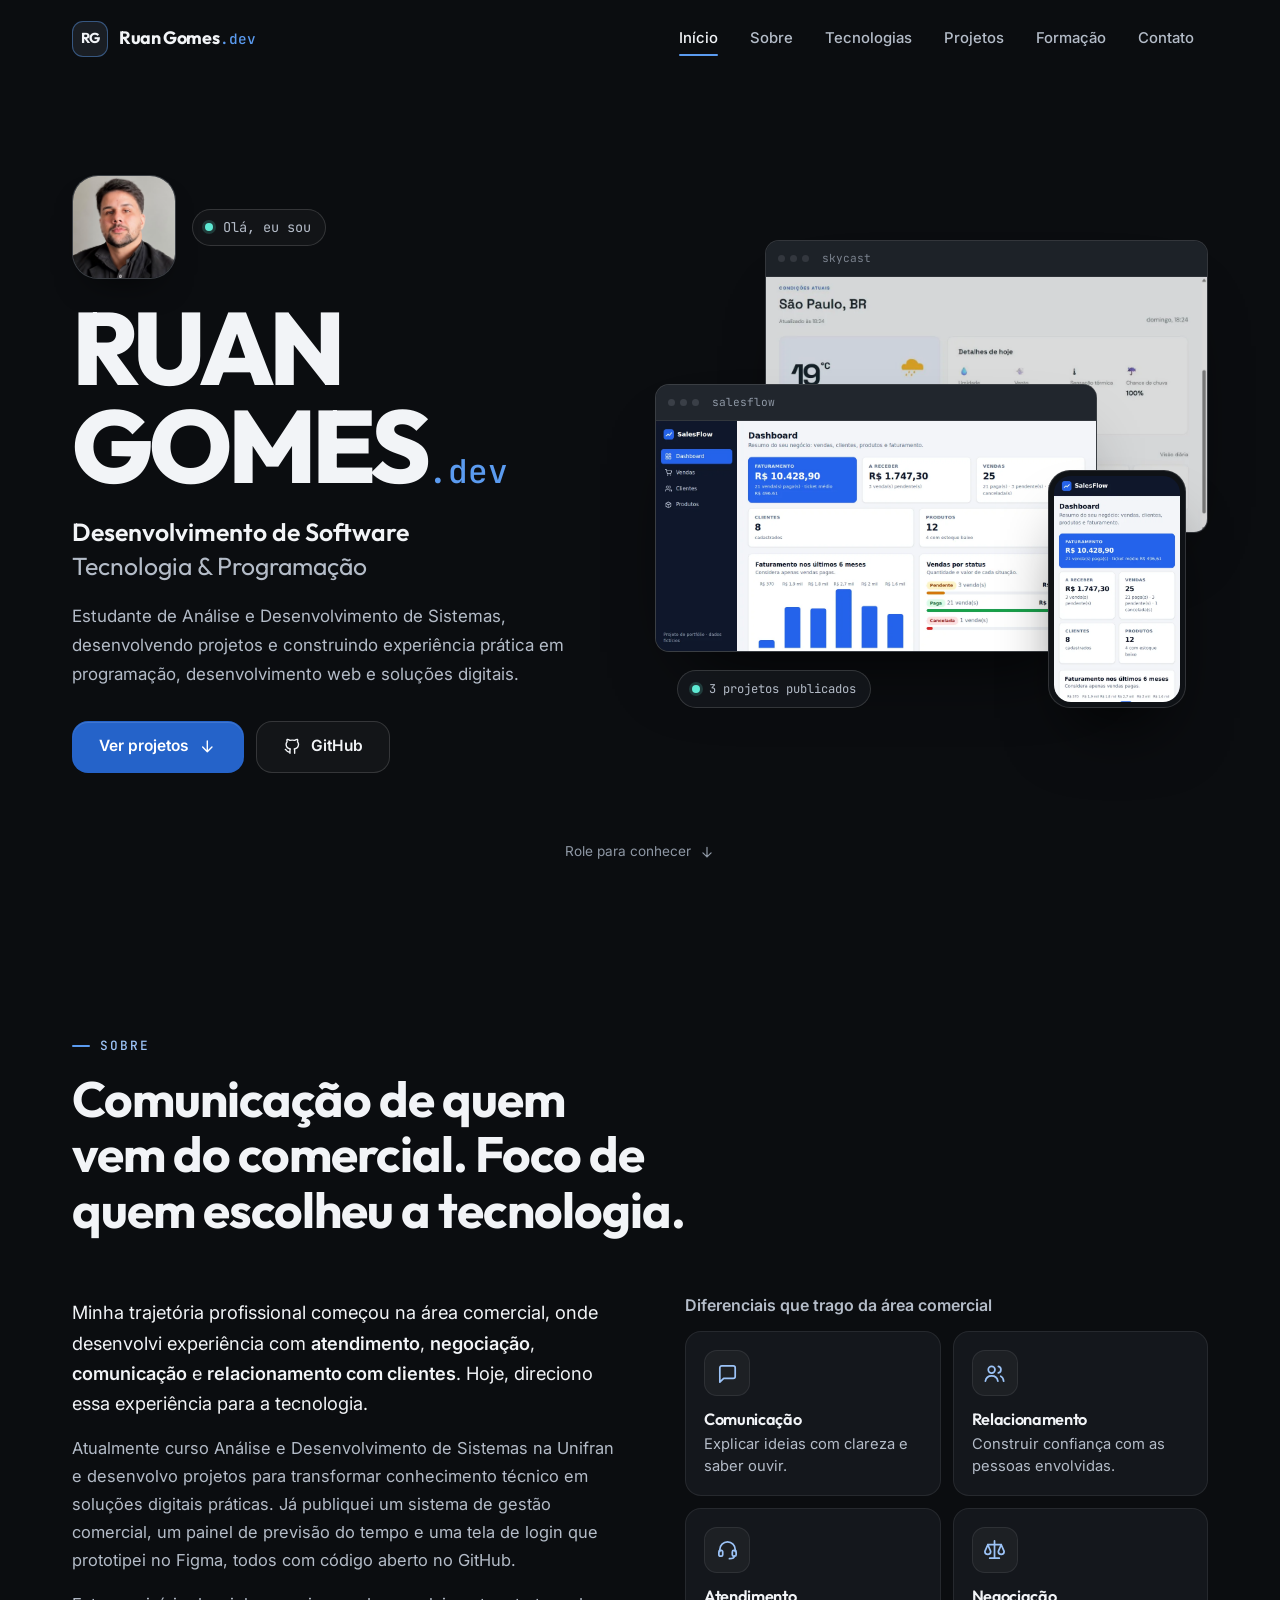
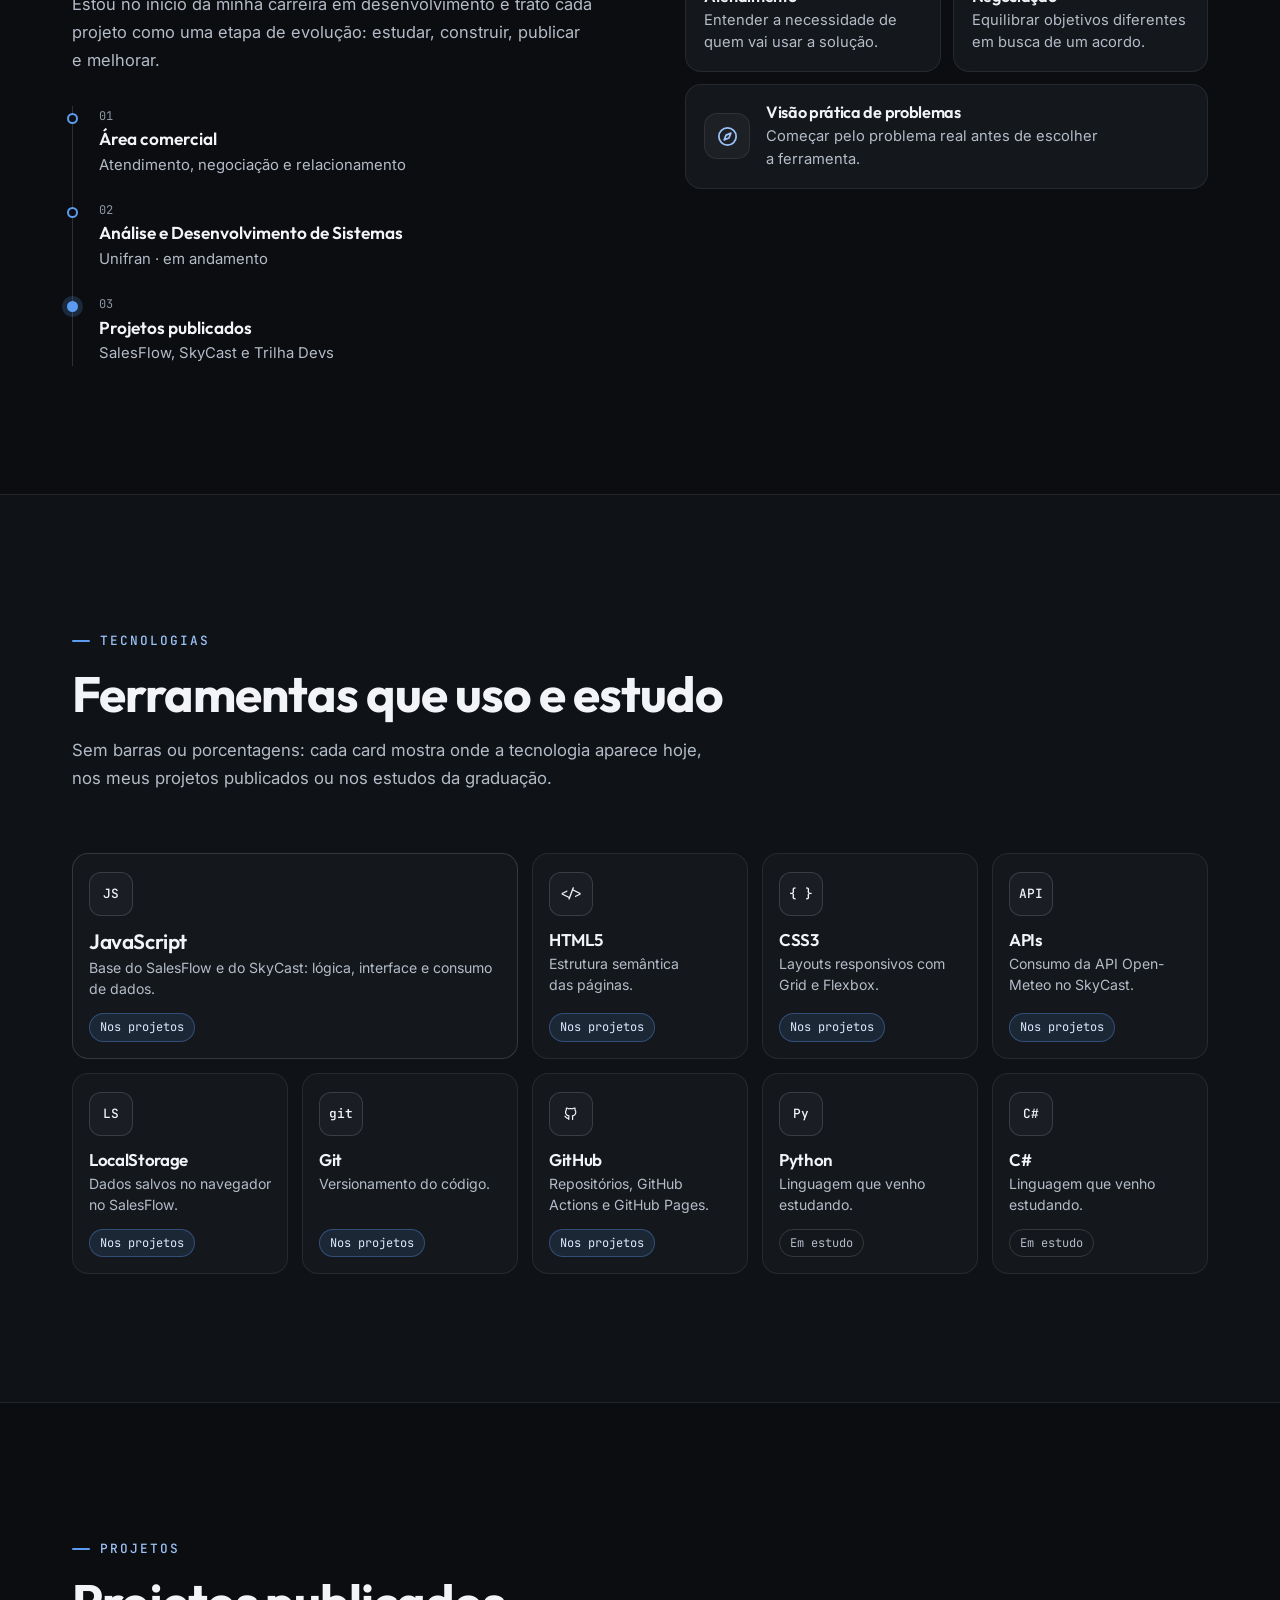
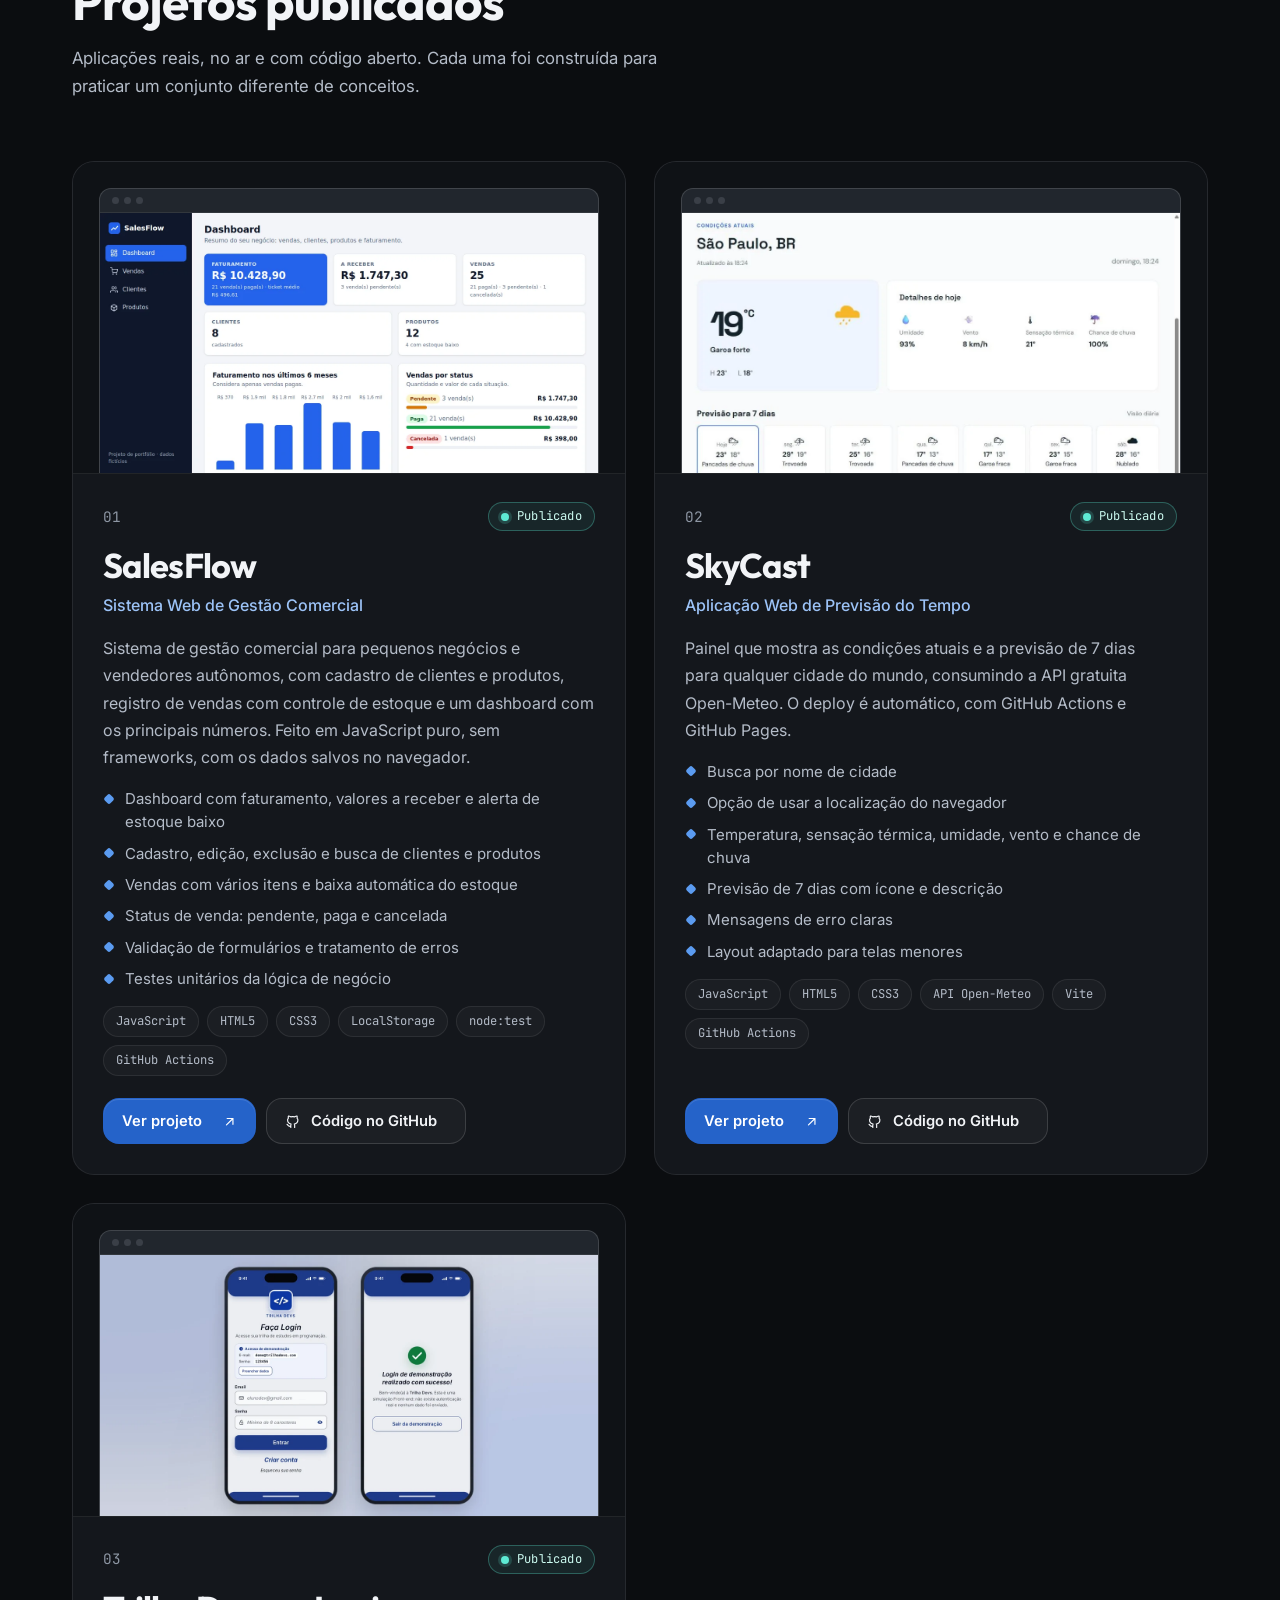
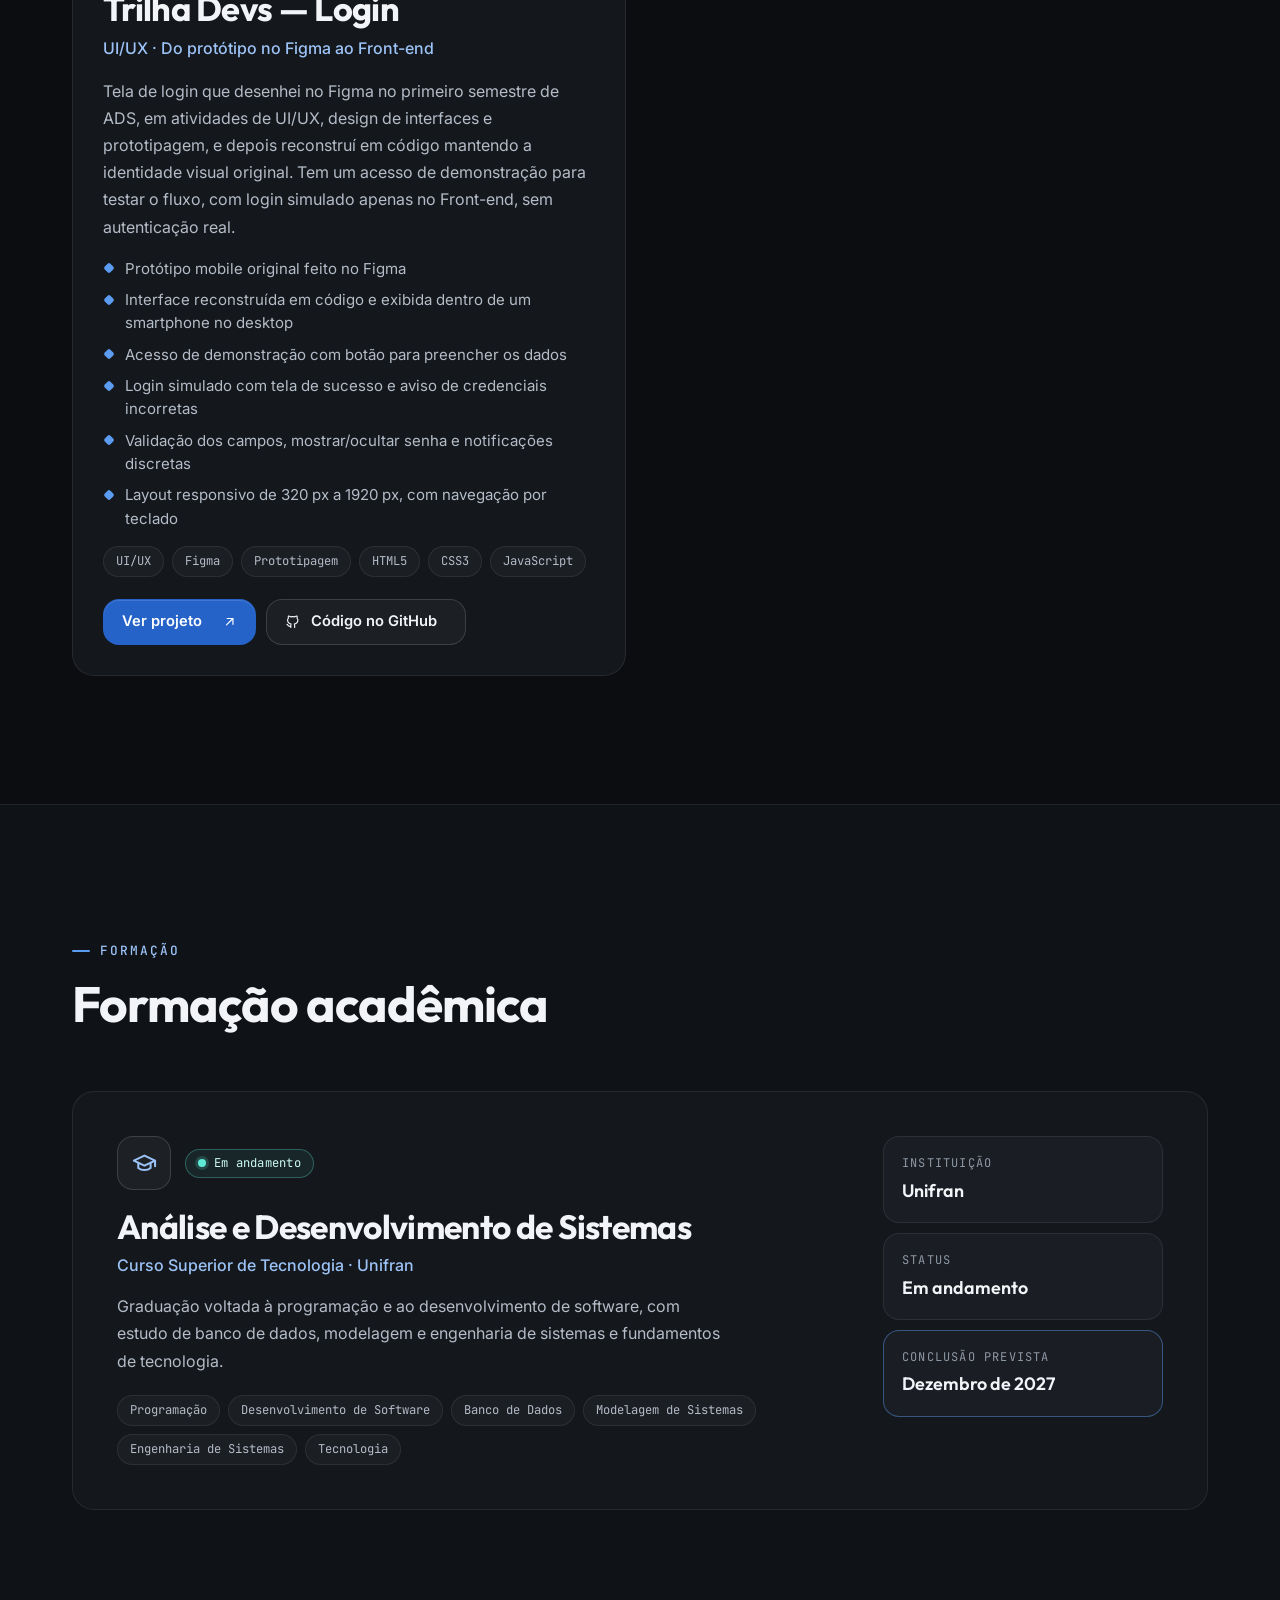
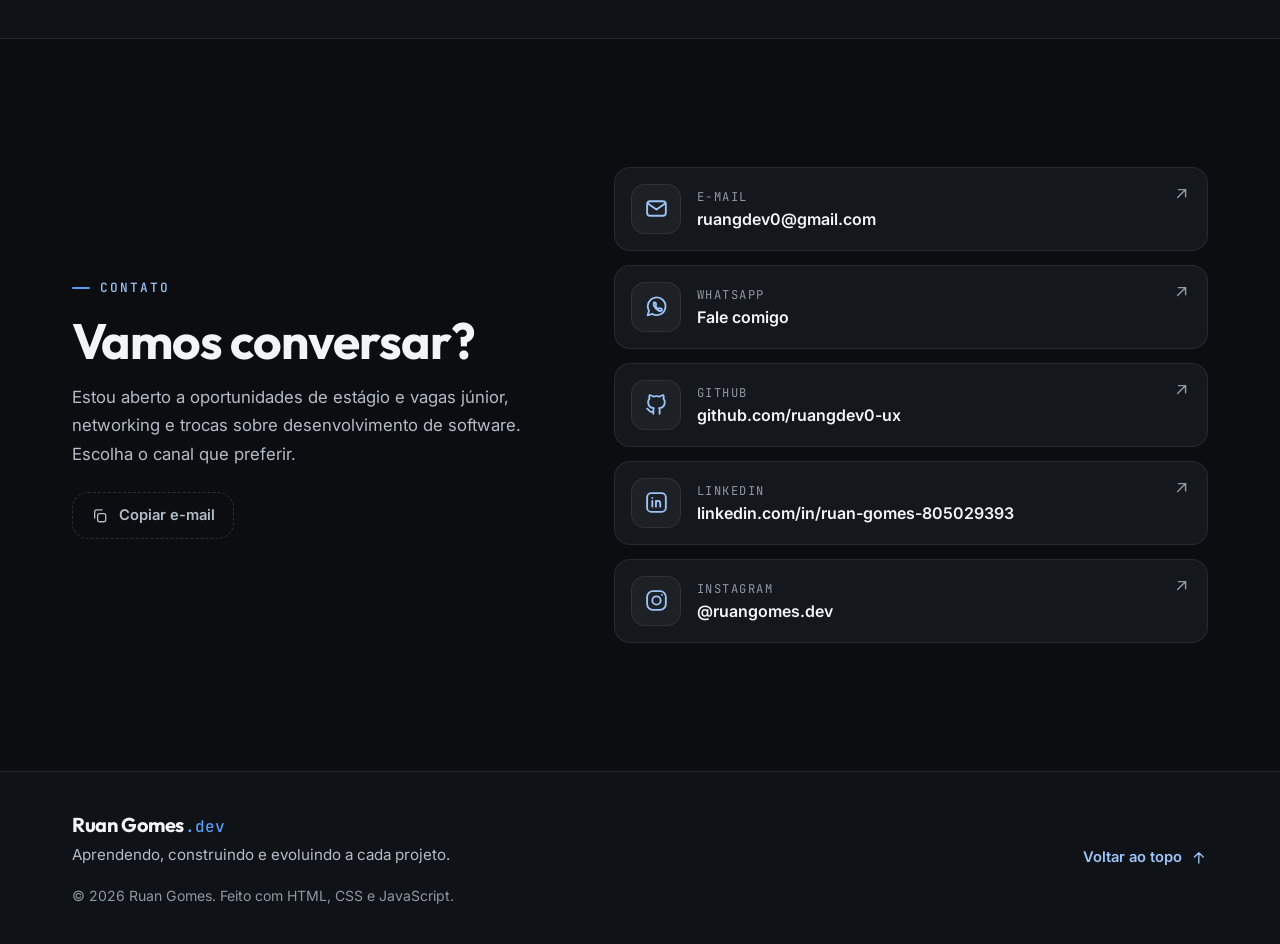
==== index.html @ 635f1b6e "feat: adiciona WhatsApp ao contato e atualiza metadados da og-image - Novo canal "WhatsApp — Fale co" ====
<!DOCTYPE html>
<html lang="pt-BR">
<head>
  <meta charset="UTF-8">
  <meta name="viewport" content="width=device-width, initial-scale=1, viewport-fit=cover">

  <title>Ruan Gomes | Desenvolvimento de Software</title>
  <meta name="description" content="Site profissional de Ruan Gomes, estudante de Análise e Desenvolvimento de Sistemas. Projetos de desenvolvimento de software, programação e tecnologia.">
  <meta name="author" content="Ruan Gomes">
  <meta name="theme-color" content="#0b0d10">
  <meta name="color-scheme" content="dark">
  <link rel="canonical" href="https://ruangdev0-ux.github.io/ruan-gomes-dev/">

  <!-- Compartilhamento (Open Graph / redes sociais) -->
  <meta property="og:type" content="website">
  <meta property="og:locale" content="pt_BR">
  <meta property="og:site_name" content="Ruan Gomes.dev">
  <meta property="og:title" content="Ruan Gomes | Desenvolvimento de Software">
  <meta property="og:description" content="Estudante de Análise e Desenvolvimento de Sistemas. Projetos, tecnologias, formação e contato.">
  <meta property="og:url" content="https://ruangdev0-ux.github.io/ruan-gomes-dev/">
  <meta property="og:image" content="https://ruangdev0-ux.github.io/ruan-gomes-dev/assets/images/og-image.png?v=2">
  <meta property="og:image:width" content="1200">
  <meta property="og:image:height" content="630">
  <meta property="og:image:alt" content="Ruan Gomes.dev — Desenvolvimento, Tecnologia e Projetos, com a foto de Ruan Gomes">
  <meta name="twitter:card" content="summary_large_image">
  <meta name="twitter:title" content="Ruan Gomes | Desenvolvimento de Software">
  <meta name="twitter:description" content="Estudante de Análise e Desenvolvimento de Sistemas. Projetos, tecnologias, formação e contato.">
  <meta name="twitter:image" content="https://ruangdev0-ux.github.io/ruan-gomes-dev/assets/images/og-image.png?v=2">
  <meta name="twitter:image:alt" content="Ruan Gomes.dev — Desenvolvimento, Tecnologia e Projetos, com a foto de Ruan Gomes">

  <link rel="icon" href="assets/icons/favicon.svg" type="image/svg+xml">
  <link rel="icon" href="assets/icons/favicon-32.png" sizes="32x32" type="image/png">
  <link rel="apple-touch-icon" href="assets/icons/apple-touch-icon.png">

  <script>document.documentElement.classList.add("has-js");</script>

  <link rel="preconnect" href="https://fonts.googleapis.com">
  <link rel="preconnect" href="https://fonts.gstatic.com" crossorigin>
  <link rel="stylesheet" href="https://fonts.googleapis.com/css2?family=Inter:wght@400;500;600&family=JetBrains+Mono:wght@400;500&family=Outfit:wght@500;600;700;800&display=swap">

  <link rel="stylesheet" href="css/style.css?v=2">
</head>

<body>
  <svg class="sprite" aria-hidden="true" focusable="false">
    <symbol id="i-arrow-up-right" viewBox="0 0 24 24"><path d="M7 17 17 7M8 7h9v9"/></symbol>
    <symbol id="i-arrow-down" viewBox="0 0 24 24"><path d="M12 5v14M6 13l6 6 6-6"/></symbol>
    <symbol id="i-mail" viewBox="0 0 24 24"><rect x="3" y="5" width="18" height="14" rx="3"/><path d="m4 7.5 8 5.5 8-5.5"/></symbol>
    <symbol id="i-github" viewBox="0 0 24 24"><path d="M9 19c-4.3 1.4-4.3-2.5-6-3m12 5v-3.5c0-1 .1-1.4-.5-2 2.8-.3 5.5-1.4 5.5-6a4.6 4.6 0 0 0-1.3-3.2 4.2 4.2 0 0 0-.1-3.2s-1.1-.3-3.5 1.3a12.3 12.3 0 0 0-6.2 0C6.5 2.8 5.4 3.1 5.4 3.1a4.2 4.2 0 0 0-.1 3.2A4.6 4.6 0 0 0 4 9.5c0 4.6 2.7 5.7 5.5 6-.6.6-.6 1.2-.5 2V21"/></symbol>
    <symbol id="i-linkedin" viewBox="0 0 24 24"><rect x="3" y="3" width="18" height="18" rx="4"/><path d="M8 10.5V16M8 7.6v.01M11.5 16v-3.1c0-1.5.9-2.4 2.1-2.4s2 .9 2 2.4V16M11.5 10.5V16"/></symbol>
    <symbol id="i-instagram" viewBox="0 0 24 24"><rect x="3" y="3" width="18" height="18" rx="5.5"/><circle cx="12" cy="12" r="4"/><path d="M17.3 6.7v.01"/></symbol>
    <symbol id="i-whatsapp" viewBox="0 0 24 24"><path d="M3.5 20.5 4.8 16A8.5 8.5 0 1 1 8 19.2z"/><path d="M9.2 8.6c.2-.5.5-.6.8-.6h.5c.2 0 .4.1.5.4l.7 1.6c.1.2 0 .5-.1.6l-.5.6c-.1.2-.1.4 0 .6.6 1 1.4 1.8 2.4 2.4.2.1.4.1.6 0l.6-.5c.2-.1.4-.2.6-.1l1.6.7c.3.1.4.3.4.5v.5c0 .3-.2.6-.6.8-.6.3-1.4.4-2.3.1a9 9 0 0 1-4.9-4.9c-.3-.9-.2-1.7.1-2.3z"/></symbol>
    <symbol id="i-copy" viewBox="0 0 24 24"><rect x="9" y="9" width="11" height="11" rx="2.5"/><path d="M5 15V6.5A2.5 2.5 0 0 1 7.5 4H15"/></symbol>
    <symbol id="i-check" viewBox="0 0 24 24"><path d="m5 12.5 4.5 4.5L19 7.5"/></symbol>
    <symbol id="i-message" viewBox="0 0 24 24"><path d="M20 15a2 2 0 0 1-2 2H8l-4 4V6a2 2 0 0 1 2-2h12a2 2 0 0 1 2 2z"/></symbol>
    <symbol id="i-users" viewBox="0 0 24 24"><circle cx="9" cy="8" r="3.5"/><path d="M2.5 20c.6-3.4 3.2-5.5 6.5-5.5s5.9 2.1 6.5 5.5"/><path d="M16 4.6a3.5 3.5 0 0 1 0 6.8M18.5 14.8c1.7.8 2.8 2.6 3 5.2"/></symbol>
    <symbol id="i-headset" viewBox="0 0 24 24"><path d="M4 14v-2a8 8 0 0 1 16 0v2"/><rect x="3" y="13" width="4" height="6" rx="1.5"/><rect x="17" y="13" width="4" height="6" rx="1.5"/><path d="M19 19c0 1.5-2 2.5-5 2.5"/></symbol>
    <symbol id="i-scale" viewBox="0 0 24 24"><path d="M12 3v18M7 21h10M5 7h14"/><path d="m5 7-3 7a3 3 0 0 0 6 0zM19 7l-3 7a3 3 0 0 0 6 0z"/></symbol>
    <symbol id="i-compass" viewBox="0 0 24 24"><circle cx="12" cy="12" r="9"/><path d="m15.5 8.5-2 5-5 2 2-5z"/></symbol>
    <symbol id="i-cap" viewBox="0 0 24 24"><path d="M2.5 9.5 12 5l9.5 4.5L12 14z"/><path d="M6.5 11.5V16c3 2.5 8 2.5 11 0v-4.5M21.5 9.5v5"/></symbol>
  </svg>

  <a class="skip" href="#conteudo">Pular para o conteúdo</a>

  <!-- ============================ CABEÇALHO ============================ -->
  <header class="topbar" id="topbar">
    <div class="container topbar__row">
      <a class="brand" href="#inicio" aria-label="Ruan Gomes.dev, ir para o início">
        <span class="brand__mark" aria-hidden="true">RG</span>
        <span class="brand__text">Ruan Gomes<span class="brand__dev" aria-hidden="true">.dev</span></span>
      </a>

      <nav class="nav" aria-label="Navegação principal">
        <button class="nav__toggle" id="nav-toggle" type="button"
                aria-controls="nav-list" aria-expanded="false" aria-label="Abrir menu">
          <span class="nav__toggle-bar" aria-hidden="true"></span>
          <span class="nav__toggle-bar" aria-hidden="true"></span>
        </button>

        <ul class="nav__list" id="nav-list">
          <li><a class="nav__link" href="#inicio">Início</a></li>
          <li><a class="nav__link" href="#sobre">Sobre</a></li>
          <li><a class="nav__link" href="#tecnologias">Tecnologias</a></li>
          <li><a class="nav__link" href="#projetos">Projetos</a></li>
          <li><a class="nav__link" href="#formacao">Formação</a></li>
          <li><a class="nav__link" href="#contato">Contato</a></li>
        </ul>
      </nav>
    </div>
  </header>

  <main id="conteudo">

    <!-- ============================ INÍCIO ============================ -->
    <section class="hero" id="inicio" aria-labelledby="titulo-inicio">
      <div class="container hero__inner">
        <div class="hero__text">
          <div class="hero__intro" data-animate>
            <img class="hero__photo" src="assets/images/ruan-gomes.png" alt="Foto de Ruan Gomes" width="264" height="221" decoding="async">
            <p class="hero__eyebrow">
              <span class="status-dot" aria-hidden="true"></span>
              Olá, eu sou
            </p>
          </div>

          <h1 class="hero__title" id="titulo-inicio" data-animate>
            <span class="hero__first">Ruan</span>
            <span class="hero__last">Gomes<span class="hero__dev" aria-hidden="true">.dev</span></span>
          </h1>

          <p class="hero__role" data-animate>
            <span>Desenvolvimento de Software</span>
            <span class="hero__role-alt">Tecnologia &amp; Programação</span>
          </p>

          <p class="hero__lead" data-animate>
            Estudante de Análise e Desenvolvimento de Sistemas, desenvolvendo projetos e construindo
            experiência prática em programação, desenvolvimento web e soluções digitais.
          </p>

          <div class="hero__actions" data-animate>
            <a class="btn btn--primary" href="#projetos">
              Ver projetos
              <svg class="icon" aria-hidden="true"><use href="#i-arrow-down"/></svg>
            </a>
            <a class="btn btn--ghost" href="https://github.com/ruangdev0-ux" target="_blank" rel="noopener noreferrer">
              <svg class="icon" aria-hidden="true"><use href="#i-github"/></svg>
              GitHub
              <span class="sr-only">(abre em nova aba)</span>
            </a>
          </div>
        </div>

        <!-- Vitrine visual com capturas reais dos projetos publicados -->
        <div class="showcase" data-animate aria-hidden="true">
          <div class="showcase__window showcase__window--back">
            <div class="showcase__bar"><i></i><i></i><i></i><span>skycast</span></div>
            <img src="assets/images/skycast.webp" alt="" width="1150" height="666" decoding="async">
          </div>
          <div class="showcase__window showcase__window--front">
            <div class="showcase__bar"><i></i><i></i><i></i><span>salesflow</span></div>
            <img src="assets/images/salesflow.webp" alt="" width="1280" height="670" decoding="async">
          </div>
          <div class="showcase__phone">
            <img src="assets/images/salesflow-mobile.webp" alt="" width="390" height="844" decoding="async">
          </div>
          <p class="showcase__tag">
            <span class="status-dot"></span>
            3 projetos publicados
          </p>
        </div>
      </div>

      <a class="hero__scroll" href="#sobre">
        Role para conhecer
        <svg class="icon" aria-hidden="true"><use href="#i-arrow-down"/></svg>
      </a>
    </section>

    <!-- ============================ SOBRE ============================ -->
    <section class="section" id="sobre" aria-labelledby="titulo-sobre">
      <div class="container">
        <div class="section__head" data-animate>
          <p class="label">Sobre</p>
          <h2 class="section__title" id="titulo-sobre">Comunicação de quem vem do comercial. Foco de quem escolheu a tecnologia.</h2>
        </div>

        <div class="about">
          <div class="about__story" data-animate>
            <p class="about__intro">
              Minha trajetória profissional começou na área comercial, onde desenvolvi experiência com
              <strong>atendimento</strong>, <strong>negociação</strong>, <strong>comunicação</strong> e
              <strong>relacionamento com clientes</strong>. Hoje, direciono essa experiência para a tecnologia.
            </p>
            <p>
              Atualmente curso Análise e Desenvolvimento de Sistemas na Unifran e desenvolvo projetos para
              transformar conhecimento técnico em soluções digitais práticas. Já publiquei um sistema de
              gestão comercial, um painel de previsão do tempo e uma tela de login que prototipei no Figma,
              todos com código aberto no GitHub.
            </p>
            <p>
              Estou no início da minha carreira em desenvolvimento e trato cada projeto como uma etapa de
              evolução: estudar, construir, publicar e melhorar.
            </p>

            <ol class="journey">
              <li class="journey__step">
                <span class="journey__index" aria-hidden="true">01</span>
                <span class="journey__name">Área comercial</span>
                <span class="journey__info">Atendimento, negociação e relacionamento</span>
              </li>
              <li class="journey__step">
                <span class="journey__index" aria-hidden="true">02</span>
                <span class="journey__name">Análise e Desenvolvimento de Sistemas</span>
                <span class="journey__info">Unifran · em andamento</span>
              </li>
              <li class="journey__step journey__step--current">
                <span class="journey__index" aria-hidden="true">03</span>
                <span class="journey__name">Projetos publicados</span>
                <span class="journey__info">SalesFlow, SkyCast e Trilha Devs</span>
              </li>
            </ol>
          </div>

          <div class="about__edges" data-animate>
            <h3 class="about__edges-title">Diferenciais que trago da área comercial</h3>
            <ul class="edges">
              <li class="edge">
                <span class="edge__icon" aria-hidden="true"><svg class="icon"><use href="#i-message"/></svg></span>
                <h4 class="edge__name">Comunicação</h4>
                <p class="edge__text">Explicar ideias com clareza e saber ouvir.</p>
              </li>
              <li class="edge">
                <span class="edge__icon" aria-hidden="true"><svg class="icon"><use href="#i-users"/></svg></span>
                <h4 class="edge__name">Relacionamento</h4>
                <p class="edge__text">Construir confiança com as pessoas envolvidas.</p>
              </li>
              <li class="edge">
                <span class="edge__icon" aria-hidden="true"><svg class="icon"><use href="#i-headset"/></svg></span>
                <h4 class="edge__name">Atendimento</h4>
                <p class="edge__text">Entender a necessidade de quem vai usar a solução.</p>
              </li>
              <li class="edge">
                <span class="edge__icon" aria-hidden="true"><svg class="icon"><use href="#i-scale"/></svg></span>
                <h4 class="edge__name">Negociação</h4>
                <p class="edge__text">Equilibrar objetivos diferentes em busca de um acordo.</p>
              </li>
              <li class="edge edge--full">
                <span class="edge__icon" aria-hidden="true"><svg class="icon"><use href="#i-compass"/></svg></span>
                <h4 class="edge__name">Visão prática de problemas</h4>
                <p class="edge__text">Começar pelo problema real antes de escolher a ferramenta.</p>
              </li>
            </ul>
          </div>
        </div>
      </div>
    </section>

    <!-- ============================ TECNOLOGIAS ============================ -->
    <section class="section section--alt" id="tecnologias" aria-labelledby="titulo-tecnologias">
      <div class="container">
        <div class="section__head" data-animate>
          <p class="label">Tecnologias</p>
          <h2 class="section__title" id="titulo-tecnologias">Ferramentas que uso e estudo</h2>
          <p class="section__lead">
            Sem barras ou porcentagens: cada card mostra onde a tecnologia aparece hoje, nos meus
            projetos publicados ou nos estudos da graduação.
          </p>
        </div>

        <ul class="stack">
          <li class="tech tech--feature" data-animate>
            <span class="tech__logo" aria-hidden="true">JS</span>
            <h3 class="tech__name">JavaScript</h3>
            <p class="tech__use">Base do SalesFlow e do SkyCast: lógica, interface e consumo de dados.</p>
            <span class="tech__tag tech__tag--used">Nos projetos</span>
          </li>
          <li class="tech" data-animate>
            <span class="tech__logo" aria-hidden="true">&lt;/&gt;</span>
            <h3 class="tech__name">HTML5</h3>
            <p class="tech__use">Estrutura semântica das páginas.</p>
            <span class="tech__tag tech__tag--used">Nos projetos</span>
          </li>
          <li class="tech" data-animate>
            <span class="tech__logo" aria-hidden="true">{ }</span>
            <h3 class="tech__name">CSS3</h3>
            <p class="tech__use">Layouts responsivos com Grid e Flexbox.</p>
            <span class="tech__tag tech__tag--used">Nos projetos</span>
          </li>
          <li class="tech" data-animate>
            <span class="tech__logo" aria-hidden="true">API</span>
            <h3 class="tech__name">APIs</h3>
            <p class="tech__use">Consumo da API Open-Meteo no SkyCast.</p>
            <span class="tech__tag tech__tag--used">Nos projetos</span>
          </li>
          <li class="tech" data-animate>
            <span class="tech__logo" aria-hidden="true">LS</span>
            <h3 class="tech__name">LocalStorage</h3>
            <p class="tech__use">Dados salvos no navegador no SalesFlow.</p>
            <span class="tech__tag tech__tag--used">Nos projetos</span>
          </li>
          <li class="tech" data-animate>
            <span class="tech__logo" aria-hidden="true">git</span>
            <h3 class="tech__name">Git</h3>
            <p class="tech__use">Versionamento do código.</p>
            <span class="tech__tag tech__tag--used">Nos projetos</span>
          </li>
          <li class="tech" data-animate>
            <span class="tech__logo" aria-hidden="true">
              <svg class="icon"><use href="#i-github"/></svg>
            </span>
            <h3 class="tech__name">GitHub</h3>
            <p class="tech__use">Repositórios, GitHub Actions e GitHub Pages.</p>
            <span class="tech__tag tech__tag--used">Nos projetos</span>
          </li>
          <li class="tech" data-animate>
            <span class="tech__logo" aria-hidden="true">Py</span>
            <h3 class="tech__name">Python</h3>
            <p class="tech__use">Linguagem que venho estudando.</p>
            <span class="tech__tag">Em estudo</span>
          </li>
          <li class="tech" data-animate>
            <span class="tech__logo" aria-hidden="true">C#</span>
            <h3 class="tech__name">C#</h3>
            <p class="tech__use">Linguagem que venho estudando.</p>
            <span class="tech__tag">Em estudo</span>
          </li>
        </ul>
      </div>
    </section>

    <!-- ============================ PROJETOS ============================ -->
    <!-- Os cards são gerados a partir de js/projects.js. Para adicionar um projeto, edite apenas aquele arquivo. -->
    <section class="section" id="projetos" aria-labelledby="titulo-projetos">
      <div class="container">
        <div class="section__head" data-animate>
          <p class="label">Projetos</p>
          <h2 class="section__title" id="titulo-projetos">Projetos publicados</h2>
          <p class="section__lead">
            Aplicações reais, no ar e com código aberto. Cada uma foi construída para praticar um
            conjunto diferente de conceitos.
          </p>
        </div>

        <div class="projects" id="projects">
          <noscript>
            <p class="projects__fallback">
              Ative o JavaScript para ver os projetos ou acesse
              <a href="https://github.com/ruangdev0-ux" target="_blank" rel="noopener noreferrer">github.com/ruangdev0-ux</a>.
            </p>
          </noscript>
        </div>
      </div>
    </section>

    <!-- ============================ FORMAÇÃO ============================ -->
    <section class="section section--alt" id="formacao" aria-labelledby="titulo-formacao">
      <div class="container">
        <div class="section__head" data-animate>
          <p class="label">Formação</p>
          <h2 class="section__title" id="titulo-formacao">Formação acadêmica</h2>
        </div>

        <article class="course" data-animate>
          <div class="course__main">
            <div class="course__top">
              <span class="course__icon" aria-hidden="true"><svg class="icon"><use href="#i-cap"/></svg></span>
              <span class="badge badge--live"><span class="status-dot" aria-hidden="true"></span>Em andamento</span>
            </div>

            <h3 class="course__title">Análise e Desenvolvimento de Sistemas</h3>
            <p class="course__type">Curso Superior de Tecnologia · Unifran</p>

            <p class="course__text">
              Graduação voltada à programação e ao desenvolvimento de software, com estudo de banco de
              dados, modelagem e engenharia de sistemas e fundamentos de tecnologia.
            </p>

            <h4 class="sr-only">Áreas de estudo</h4>
            <ul class="tags">
              <li>Programação</li>
              <li>Desenvolvimento de Software</li>
              <li>Banco de Dados</li>
              <li>Modelagem de Sistemas</li>
              <li>Engenharia de Sistemas</li>
              <li>Tecnologia</li>
            </ul>
          </div>

          <dl class="course__facts">
            <div class="course__fact">
              <dt>Instituição</dt>
              <dd>Unifran</dd>
            </div>
            <div class="course__fact">
              <dt>Status</dt>
              <dd>Em andamento</dd>
            </div>
            <div class="course__fact course__fact--highlight">
              <dt>Conclusão prevista</dt>
              <dd>Dezembro de 2027</dd>
            </div>
          </dl>
        </article>
      </div>
    </section>

    <!-- ============================ CONTATO ============================ -->
    <section class="section contact" id="contato" aria-labelledby="titulo-contato">
      <div class="container contact__inner">
        <div class="contact__intro" data-animate>
          <p class="label">Contato</p>
          <h2 class="section__title" id="titulo-contato">Vamos conversar?</h2>
          <p class="section__lead">
            Estou aberto a oportunidades de estágio e vagas júnior, networking e trocas sobre
            desenvolvimento de software. Escolha o canal que preferir.
          </p>

          <div class="copy">
            <button class="copy__btn" id="copy-email" type="button" data-email="ruangdev0@gmail.com">
              <svg class="icon" aria-hidden="true"><use href="#i-copy"/></svg>
              <span class="copy__label">Copiar e-mail</span>
            </button>
            <p class="copy__status" id="copy-status" role="status" aria-live="polite"></p>
          </div>
        </div>

        <ul class="channels">
          <li data-animate>
            <a class="channel" href="mailto:ruangdev0@gmail.com">
              <span class="channel__icon" aria-hidden="true"><svg class="icon"><use href="#i-mail"/></svg></span>
              <span class="channel__body">
                <span class="channel__name">E-mail</span>
                <span class="channel__value">ruangdev0@gmail.com</span>
              </span>
              <svg class="icon channel__arrow" aria-hidden="true"><use href="#i-arrow-up-right"/></svg>
            </a>
          </li>
          <li data-animate>
            <a class="channel" href="https://wa.me/5519981148489?text=Ol%C3%A1%2C%20Ruan!%20Vi%20seu%20portf%C3%B3lio%20e%20gostaria%20de%20conversar%20com%20voc%C3%AA." target="_blank" rel="noopener noreferrer">
              <span class="channel__icon" aria-hidden="true"><svg class="icon"><use href="#i-whatsapp"/></svg></span>
              <span class="channel__body">
                <span class="channel__name">WhatsApp</span>
                <span class="channel__value">Fale comigo</span>
              </span>
              <span class="sr-only">(abre em nova aba)</span>
              <svg class="icon channel__arrow" aria-hidden="true"><use href="#i-arrow-up-right"/></svg>
            </a>
          </li>
          <li data-animate>
            <a class="channel" href="https://github.com/ruangdev0-ux" target="_blank" rel="noopener noreferrer">
              <span class="channel__icon" aria-hidden="true"><svg class="icon"><use href="#i-github"/></svg></span>
              <span class="channel__body">
                <span class="channel__name">GitHub</span>
                <span class="channel__value">github.com/ruangdev0-ux</span>
              </span>
              <span class="sr-only">(abre em nova aba)</span>
              <svg class="icon channel__arrow" aria-hidden="true"><use href="#i-arrow-up-right"/></svg>
            </a>
          </li>
          <li data-animate>
            <a class="channel" href="https://www.linkedin.com/in/ruan-gomes-805029393" target="_blank" rel="noopener noreferrer">
              <span class="channel__icon" aria-hidden="true"><svg class="icon"><use href="#i-linkedin"/></svg></span>
              <span class="channel__body">
                <span class="channel__name">LinkedIn</span>
                <span class="channel__value">linkedin.com/in/ruan-gomes-805029393</span>
              </span>
              <span class="sr-only">(abre em nova aba)</span>
              <svg class="icon channel__arrow" aria-hidden="true"><use href="#i-arrow-up-right"/></svg>
            </a>
          </li>
          <li data-animate>
            <a class="channel" href="https://www.instagram.com/ruangomes.dev/" target="_blank" rel="noopener noreferrer">
              <span class="channel__icon" aria-hidden="true"><svg class="icon"><use href="#i-instagram"/></svg></span>
              <span class="channel__body">
                <span class="channel__name">Instagram</span>
                <span class="channel__value">@ruangomes.dev</span>
              </span>
              <span class="sr-only">(abre em nova aba)</span>
              <svg class="icon channel__arrow" aria-hidden="true"><use href="#i-arrow-up-right"/></svg>
            </a>
          </li>
        </ul>
      </div>
    </section>
  </main>

  <!-- ============================ RODAPÉ ============================ -->
  <footer class="footer">
    <div class="container footer__row">
      <div class="footer__brand">
        <p class="footer__logo">Ruan Gomes<span class="brand__dev">.dev</span></p>
        <p class="footer__motto">Aprendendo, construindo e evoluindo a cada projeto.</p>
      </div>
      <p class="footer__copy">© <span id="year">2026</span> Ruan Gomes. Feito com HTML, CSS e JavaScript.</p>
      <a class="footer__top" href="#inicio">
        Voltar ao topo
        <svg class="icon" aria-hidden="true"><use href="#i-arrow-down"/></svg>
      </a>
    </div>
  </footer>

  <script src="js/projects.js"></script>
  <script src="js/script.js"></script>
</body>
</html>
---- css/style.css ----
/* ==================================================================
   Ruan Gomes.dev · estilos
   ------------------------------------------------------------------
   Mobile first: o CSS base atende o celular e as media queries
   (min-width) ampliam o layout para tablet, notebook e widescreen.

   1. Tokens          6. Sobre           11. Rodapé
   2. Base            7. Tecnologias     12. Animações
   3. Componentes     8. Projetos        13. Breakpoints
   4. Cabeçalho       9. Formação
   5. Início          10. Contato
   ================================================================== */

/* ---------- 1. Tokens ---------- */
:root {
  /* Base grafite: fundos e superfícies neutros, sem matiz roxa */
  --bg: #0b0d10;
  --bg-soft: #0f1216;
  --surface: #14171c;
  --surface-2: #1a1e24;
  --surface-3: #21262d;
  --line: rgba(255, 255, 255, 0.08);
  --line-strong: rgba(255, 255, 255, 0.14);
  --line-accent: rgba(91, 155, 240, 0.45);

  --text: #f2f4f7;      /* off-white · 17.6:1 sobre --bg */
  --text-soft: #b4bcc8; /* ~10:1 sobre --bg */
  --text-mute: #8e97a4; /* ~6:1 sobre --surface */

  /* Azul de destaque: usado só em botões, links, foco e detalhes */
  --accent: #5b9bf0;        /* 6.8:1 sobre --bg */
  --accent-strong: #2563c9; /* fundo do botão principal · 5.7:1 com branco */
  --accent-hover: #2f6fd6;  /* 4.8:1 com branco */
  --accent-light: #9cc3f7;
  --accent-pale: #dbe8fb;
  --green: #5eead4;

  --font-display: "Outfit", "Inter", system-ui, sans-serif;
  --font-body: "Inter", system-ui, -apple-system, "Segoe UI", Roboto, sans-serif;
  --font-mono: "JetBrains Mono", ui-monospace, "SFMono-Regular", Menlo, Consolas, monospace;

  --container: 1200px;
  --gutter: 20px;
  --topbar: 68px;
  --space-section: 92px;

  --r-lg: 22px;
  --r-md: 16px;
  --r-sm: 11px;

  --ease: cubic-bezier(0.2, 0.75, 0.25, 1);
  --t: 0.24s var(--ease);
}

/* ---------- 2. Base ---------- */
*,
*::before,
*::after {
  box-sizing: border-box;
  margin: 0;
  padding: 0;
}

html {
  scroll-behavior: smooth;
  scroll-padding-top: calc(var(--topbar) + 14px);
  -webkit-text-size-adjust: 100%;
  text-size-adjust: 100%;
}

body {
  min-height: 100vh;
  background: var(--bg);
  color: var(--text);
  font-family: var(--font-body);
  font-size: 1rem;
  line-height: 1.7;
  overflow-x: hidden;
  -webkit-font-smoothing: antialiased;
  -moz-osx-font-smoothing: grayscale;
}

img,
svg {
  display: block;
  max-width: 100%;
}

a {
  color: inherit;
  text-decoration: none;
}

ul,
ol {
  list-style: none;
}

button {
  font: inherit;
  color: inherit;
}

h1,
h2,
h3,
h4 {
  font-family: var(--font-display);
  font-weight: 600;
  line-height: 1.12;
  letter-spacing: -0.02em;
  text-wrap: balance;
}

p {
  text-wrap: pretty;
}

strong {
  color: var(--text);
  font-weight: 600;
}

::selection {
  background: rgba(91, 155, 240, 0.35);
  color: #fff;
}

:focus-visible {
  outline: 2px solid var(--accent-light);
  outline-offset: 3px;
  border-radius: 8px;
}

.sprite {
  position: absolute;
  width: 0;
  height: 0;
  overflow: hidden;
}

.sr-only {
  position: absolute !important;
  width: 1px;
  height: 1px;
  padding: 0;
  margin: -1px;
  overflow: hidden;
  clip: rect(0 0 0 0);
  white-space: nowrap;
  border: 0;
}

.skip {
  position: fixed;
  top: 10px;
  left: 10px;
  z-index: 300;
  padding: 12px 18px;
  border-radius: var(--r-sm);
  background: var(--accent-light);
  color: #0b1a33;
  font-weight: 600;
  transform: translateY(-200%);
  transition: transform var(--t);
}

.skip:focus {
  transform: none;
}

.container {
  width: 100%;
  max-width: var(--container);
  margin-inline: auto;
  padding-inline: var(--gutter);
}

/* ---------- 3. Componentes ---------- */
.icon {
  width: 1.2em;
  height: 1.2em;
  flex: none;
  fill: none;
  stroke: currentColor;
  stroke-width: 1.8;
  stroke-linecap: round;
  stroke-linejoin: round;
}

.btn {
  display: inline-flex;
  align-items: center;
  justify-content: center;
  gap: 10px;
  min-height: 52px;
  padding: 12px 26px;
  border: 1px solid transparent;
  border-radius: var(--r-md);
  font-family: var(--font-body);
  font-size: 0.97rem;
  font-weight: 600;
  line-height: 1.2;
  text-align: center;
  cursor: pointer;
  transition: transform var(--t), box-shadow var(--t), background-color var(--t), border-color var(--t), color var(--t);
}

.btn:active {
  transform: scale(0.98);
}

.btn--primary {
  background: var(--accent-strong);
  color: #fff;
  box-shadow: inset 0 1px 0 rgba(255, 255, 255, 0.12);
}

.btn--primary:hover {
  transform: translateY(-1px);
  background: var(--accent-hover);
}

.btn--ghost {
  background: rgba(255, 255, 255, 0.035);
  border-color: var(--line-strong);
  color: var(--text);
}

.btn--ghost:hover {
  transform: translateY(-1px);
  border-color: var(--line-accent);
  background: rgba(255, 255, 255, 0.06);
}

.btn--sm {
  min-height: 46px;
  padding: 10px 18px;
  font-size: 0.92rem;
}

.btn--sm .icon {
  width: 1.05em;
  height: 1.05em;
}

.status-dot {
  width: 8px;
  height: 8px;
  flex: none;
  border-radius: 50%;
  background: var(--green);
  box-shadow: 0 0 0 3px rgba(94, 234, 212, 0.18);
}

.badge {
  display: inline-flex;
  align-items: center;
  gap: 8px;
  padding: 5px 12px;
  border-radius: 999px;
  border: 1px solid var(--line-strong);
  font-family: var(--font-mono);
  font-size: 0.76rem;
  letter-spacing: 0.02em;
  line-height: 1.4;
  color: var(--text-soft);
}

.badge--live {
  border-color: rgba(94, 234, 212, 0.3);
  background: rgba(94, 234, 212, 0.07);
  color: #ccfbf1;
}

.tags {
  display: flex;
  flex-wrap: wrap;
  gap: 8px;
}

.tags li {
  padding: 6px 12px;
  border-radius: 999px;
  border: 1px solid var(--line);
  background: rgba(255, 255, 255, 0.03);
  font-family: var(--font-mono);
  font-size: 0.76rem;
  line-height: 1.4;
  color: var(--text-soft);
}

.label {
  display: inline-flex;
  align-items: center;
  gap: 10px;
  margin-bottom: 14px;
  font-family: var(--font-mono);
  font-size: 0.8rem;
  font-weight: 500;
  letter-spacing: 0.16em;
  text-transform: uppercase;
  color: var(--accent-light);
}

.label::before {
  content: "";
  width: 18px;
  height: 2px;
  border-radius: 2px;
  background: var(--accent);
}

.section {
  position: relative;
  padding-block: var(--space-section);
}

.section--alt {
  background: var(--bg-soft);
  border-block: 1px solid var(--line);
}

.section__head {
  max-width: 760px;
  margin-bottom: 44px;
}

.section__title {
  font-size: clamp(1.85rem, 1.2rem + 2.8vw, 3.1rem);
  font-weight: 700;
  margin-bottom: 14px;
}

.section__lead {
  max-width: 640px;
  color: var(--text-soft);
  font-size: 1.05rem;
}

/* ---------- 4. Cabeçalho ---------- */
.topbar {
  position: fixed;
  inset: 0 0 auto;
  z-index: 100;
  height: var(--topbar);
  border-bottom: 1px solid transparent;
  transition: border-color var(--t);
}

/* Fundo translúcido num pseudo-elemento para não interferir no
   posicionamento do menu mobile (position: fixed). */
.topbar::before {
  content: "";
  position: absolute;
  inset: 0;
  z-index: -1;
  background: rgba(11, 13, 16, 0.85);
  -webkit-backdrop-filter: blur(14px);
  backdrop-filter: blur(14px);
  opacity: 0;
  transition: opacity var(--t);
}

.topbar.is-scrolled,
.nav-open .topbar {
  border-bottom-color: var(--line);
}

.topbar.is-scrolled::before,
.nav-open .topbar::before {
  opacity: 1;
}

.topbar__row {
  display: flex;
  align-items: center;
  justify-content: space-between;
  gap: 16px;
  height: 100%;
}

.brand {
  display: inline-flex;
  align-items: center;
  gap: 11px;
  min-height: 44px;
}

.brand__mark {
  display: grid;
  place-items: center;
  width: 36px;
  height: 36px;
  border-radius: 11px;
  background: var(--surface-2);
  box-shadow: inset 0 0 0 1px var(--line-accent);
  font-family: var(--font-display);
  font-size: 0.9rem;
  font-weight: 700;
  letter-spacing: -0.04em;
  color: var(--text);
}

.brand__text {
  font-family: var(--font-display);
  font-size: 1.12rem;
  font-weight: 700;
  letter-spacing: -0.02em;
}

.brand__dev {
  margin-left: 1px;
  font-family: var(--font-mono);
  font-size: 0.8em;
  font-weight: 500;
  letter-spacing: 0;
  color: var(--accent);
}

.nav__toggle {
  position: relative;
  z-index: 2;
  display: grid;
  place-content: center;
  gap: 6px;
  width: 48px;
  height: 48px;
  border: 1px solid var(--line-strong);
  border-radius: 14px;
  background: rgba(255, 255, 255, 0.035);
  cursor: pointer;
  transition: border-color var(--t);
}

.nav__toggle:hover {
  border-color: var(--line-accent);
}

.nav__toggle-bar {
  display: block;
  width: 20px;
  height: 2px;
  border-radius: 2px;
  background: var(--text);
  transition: transform var(--t);
}

.nav__toggle[aria-expanded="true"] .nav__toggle-bar:first-child {
  transform: translateY(4px) rotate(45deg);
}

.nav__toggle[aria-expanded="true"] .nav__toggle-bar:last-child {
  transform: translateY(-4px) rotate(-45deg);
}

/* Menu mobile */
.nav__list {
  position: fixed;
  top: var(--topbar);
  left: 0;
  right: 0;
  display: grid;
  gap: 4px;
  max-height: calc(100dvh - var(--topbar));
  overflow-y: auto;
  padding: 14px var(--gutter) 26px;
  background: var(--bg);
  border-bottom: 1px solid var(--line);
  box-shadow: 0 40px 60px -30px rgba(0, 0, 0, 0.9);
  opacity: 0;
  visibility: hidden;
  transform: translateY(-8px);
  transition: opacity var(--t), transform var(--t), visibility var(--t);
}

.nav-open .nav__list {
  opacity: 1;
  visibility: visible;
  transform: none;
}

.nav__link {
  display: flex;
  align-items: center;
  min-height: 54px;
  padding-inline: 16px;
  border-radius: var(--r-sm);
  font-size: 1.08rem;
  font-weight: 500;
  color: var(--text-soft);
  transition: color var(--t), background-color var(--t);
}

.nav__link:hover {
  color: var(--text);
  background: rgba(255, 255, 255, 0.035);
}

.nav__link.is-active {
  color: var(--text);
  background: rgba(255, 255, 255, 0.05);
  box-shadow: inset 3px 0 0 var(--accent);
}

.nav-open {
  overflow: hidden;
}

.nav-open::after {
  content: "";
  position: fixed;
  inset: 0;
  z-index: 90;
  background: rgba(5, 6, 8, 0.7);
}

/* ---------- 5. Início ---------- */
.hero {
  position: relative;
  isolation: isolate;
  display: flex;
  flex-direction: column;
  justify-content: center;
  min-height: 100vh;
  min-height: 100svh;
  padding: calc(var(--topbar) + 34px) 0 64px;
  overflow: hidden;
}

.hero__inner {
  display: grid;
  gap: 48px;
  align-items: center;
}

.hero__eyebrow {
  display: inline-flex;
  align-items: center;
  gap: 10px;
  margin-bottom: 14px;
  padding: 6px 14px 6px 12px;
  border: 1px solid var(--line-strong);
  border-radius: 999px;
  background: rgba(255, 255, 255, 0.03);
  font-family: var(--font-mono);
  font-size: 0.85rem;
  color: var(--text-soft);
}

/* Foto + saudação: deixa claro, logo de início, de quem é o portfólio */
.hero__intro {
  display: flex;
  align-items: center;
  gap: 16px;
  margin-bottom: 20px;
}

.hero__intro .hero__eyebrow {
  margin-bottom: 0;
}

.hero__photo {
  flex: none;
  width: 84px;
  height: 84px;
  border: 1px solid var(--line-strong);
  border-radius: 22px;
  background: var(--surface-2);
  box-shadow: 0 18px 36px -22px rgba(0, 0, 0, 0.9);
  object-fit: cover;
  object-position: 50% 30%;
}

.hero__title {
  display: flex;
  flex-direction: column;
  margin-bottom: 22px;
  font-size: clamp(3rem, 1.4rem + 8vw, 6.4rem);
  font-weight: 800;
  line-height: 0.95;
  letter-spacing: -0.045em;
  text-transform: uppercase;
}

.hero__first,
.hero__last {
  color: var(--text);
}

.hero__last {
  white-space: nowrap;
}

.hero__dev {
  margin-left: 0.06em;
  font-family: var(--font-mono);
  font-size: 0.32em;
  font-weight: 500;
  letter-spacing: 0;
  text-transform: none;
  color: var(--accent);
}

.hero__role {
  display: flex;
  flex-direction: column;
  gap: 2px;
  margin-bottom: 20px;
  font-family: var(--font-display);
  font-size: clamp(1.15rem, 1rem + 0.9vw, 1.55rem);
  font-weight: 600;
  line-height: 1.3;
}

.hero__role-alt {
  font-weight: 400;
  color: var(--text-soft);
}

.hero__lead {
  max-width: 35rem;
  margin-bottom: 32px;
  color: var(--text-soft);
  font-size: 1.06rem;
}

.hero__actions {
  display: flex;
  flex-direction: column;
  gap: 12px;
}

.hero__scroll {
  display: none;
}

/* Vitrine com capturas reais dos projetos */
.showcase {
  position: relative;
  width: 100%;
  max-width: 620px;
  aspect-ratio: 1.18;
  margin-inline: auto;
}

.showcase__window {
  position: absolute;
  width: 80%;
  border: 1px solid var(--line-strong);
  border-radius: 14px;
  background: var(--surface-2);
  box-shadow: 0 40px 80px -40px rgba(0, 0, 0, 0.95);
  overflow: hidden;
}

.showcase__window--back {
  top: 0;
  right: 0;
  opacity: 0.85;
}

.showcase__window--front {
  left: 0;
  bottom: 12%;
  box-shadow: 0 40px 80px -40px rgba(0, 0, 0, 0.95);
}

.showcase__bar {
  display: flex;
  align-items: center;
  gap: 5px;
  padding: 8px 12px;
  border-bottom: 1px solid var(--line);
  background: var(--surface-3);
}

.showcase__bar i {
  width: 7px;
  height: 7px;
  border-radius: 50%;
  background: #3a3f47;
}

.showcase__bar span {
  margin-left: 8px;
  font-family: var(--font-mono);
  font-size: 0.7rem;
  color: var(--text-mute);
}

.showcase__window img {
  width: 100%;
  height: auto;
}

.showcase__phone {
  position: absolute;
  right: 4%;
  bottom: 0;
  width: 25%;
  padding: 5px;
  border: 1px solid var(--line-strong);
  border-radius: 22px;
  background: #0f1216;
  box-shadow: 0 40px 70px -30px rgba(0, 0, 0, 0.95);
  overflow: hidden;
}

.showcase__phone img {
  width: 100%;
  height: auto;
  aspect-ratio: 390 / 700;
  object-fit: cover;
  object-position: top;
  border-radius: 17px;
}

.showcase__tag {
  position: absolute;
  left: 4%;
  bottom: 0;
  display: inline-flex;
  align-items: center;
  gap: 9px;
  padding: 8px 14px;
  border: 1px solid var(--line-strong);
  border-radius: 999px;
  background: rgba(20, 23, 28, 0.92);
  -webkit-backdrop-filter: blur(8px);
  backdrop-filter: blur(8px);
  font-family: var(--font-mono);
  font-size: 0.76rem;
  color: var(--text-soft);
  white-space: nowrap;
}

/* ---------- 6. Sobre ---------- */
.about {
  display: grid;
  gap: 28px;
}

.about__story p {
  color: var(--text-soft);
  font-size: 1.03rem;
}

.about__story p + p {
  margin-top: 16px;
}

.about__story .about__intro {
  color: var(--text);
  font-size: 1.14rem;
  line-height: 1.65;
}

.journey {
  display: grid;
  gap: 0;
  margin-top: 32px;
  border-left: 1px solid var(--line-strong);
}

.journey__step {
  position: relative;
  display: grid;
  gap: 2px;
  padding: 0 0 22px 26px;
}

.journey__step:last-child {
  padding-bottom: 0;
}

.journey__step::before {
  content: "";
  position: absolute;
  left: -6px;
  top: 7px;
  width: 11px;
  height: 11px;
  border-radius: 50%;
  border: 2px solid var(--accent);
  background: var(--bg);
}

.journey__step--current::before {
  background: var(--accent);
  box-shadow: 0 0 0 5px rgba(91, 155, 240, 0.2);
}

.journey__index {
  font-family: var(--font-mono);
  font-size: 0.75rem;
  color: var(--text-mute);
}

.journey__name {
  font-family: var(--font-display);
  font-size: 1.08rem;
  font-weight: 600;
  line-height: 1.3;
}

.journey__info {
  color: var(--text-soft);
  font-size: 0.93rem;
}

.about__edges-title {
  margin-bottom: 16px;
  font-family: var(--font-body);
  font-size: 1rem;
  font-weight: 600;
  letter-spacing: 0;
  color: var(--text-soft);
}

.edges {
  display: grid;
  gap: 12px;
}

.edge {
  display: grid;
  grid-template-columns: auto 1fr;
  grid-template-rows: auto auto;
  column-gap: 16px;
  align-items: center;
  padding: 18px;
  border: 1px solid var(--line);
  border-radius: var(--r-md);
  background: var(--surface);
  transition: border-color var(--t), transform var(--t), background-color var(--t);
}

.edge:hover {
  border-color: var(--line-accent);
  background: var(--surface-2);
  transform: translateY(-2px);
}

.edge__icon {
  grid-row: 1 / span 2;
  display: grid;
  place-items: center;
  width: 46px;
  height: 46px;
  border-radius: 13px;
  border: 1px solid var(--line);
  background: rgba(255, 255, 255, 0.04);
  color: var(--accent-light);
  font-size: 1.2rem;
}

.edge__name {
  font-size: 1.02rem;
}

.edge__text {
  color: var(--text-soft);
  font-size: 0.92rem;
  line-height: 1.5;
}

/* ---------- 7. Tecnologias ---------- */
.stack {
  display: grid;
  grid-template-columns: repeat(2, minmax(0, 1fr));
  gap: 12px;
}

.tech {
  position: relative;
  display: flex;
  flex-direction: column;
  min-width: 0;
  padding: 18px 16px 16px;
  border: 1px solid var(--line);
  border-radius: var(--r-md);
  background: var(--surface);
  overflow: hidden;
  transition: border-color var(--t), transform var(--t), background-color var(--t);
}

.tech:hover {
  border-color: var(--line-accent);
  background: var(--surface-2);
  transform: translateY(-3px);
}

.tech--feature {
  grid-column: 1 / -1;
  background: var(--surface);
  border-color: var(--line-strong);
}

.tech__logo {
  display: grid;
  place-items: center;
  width: 44px;
  height: 44px;
  margin-bottom: 14px;
  border-radius: 12px;
  border: 1px solid var(--line-strong);
  background: var(--surface-2);
  font-family: var(--font-mono);
  font-size: 0.8rem;
  font-weight: 500;
  color: var(--text);
}

.tech__name {
  margin-bottom: 4px;
  font-size: 1.06rem;
}

.tech--feature .tech__name {
  font-size: 1.3rem;
}

.tech__use {
  flex: 1;
  margin-bottom: 14px;
  color: var(--text-soft);
  font-size: 0.88rem;
  line-height: 1.5;
}

.tech__tag {
  align-self: flex-start;
  padding: 3px 10px;
  border-radius: 999px;
  border: 1px solid var(--line-strong);
  font-family: var(--font-mono);
  font-size: 0.75rem;
  color: var(--text-soft);
}

.tech__tag--used {
  border-color: rgba(91, 155, 240, 0.35);
  background: rgba(91, 155, 240, 0.12);
  color: var(--accent-pale);
}

/* ---------- 8. Projetos ---------- */
.projects {
  display: grid;
  gap: 24px;
}

.projects__fallback a {
  color: var(--accent-light);
  text-decoration: underline;
}

.project {
  display: flex;
  flex-direction: column;
  min-width: 0;
  border: 1px solid var(--line);
  border-radius: var(--r-lg);
  background: var(--surface);
  overflow: hidden;
  transition: border-color var(--t), box-shadow var(--t), transform var(--t);
}

.project:hover {
  border-color: var(--line-accent);
  box-shadow: 0 30px 60px -40px rgba(0, 0, 0, 0.9);
}

.project__media {
  padding: 18px 18px 0;
  background: var(--bg-soft);
  border-bottom: 1px solid var(--line);
}

.project__frame {
  border: 1px solid var(--line-strong);
  border-bottom: 0;
  border-radius: 12px 12px 0 0;
  background: var(--surface-3);
  overflow: hidden;
  transition: transform 0.6s var(--ease);
}

.project:hover .project__frame {
  transform: translateY(-4px);
}

.project__bar {
  display: flex;
  gap: 5px;
  padding: 8px 12px;
  border-bottom: 1px solid var(--line);
}

.project__bar i {
  width: 7px;
  height: 7px;
  border-radius: 50%;
  background: #3a3f47;
}

.project__frame img {
  width: 100%;
  height: auto;
  aspect-ratio: 1280 / 670;
  object-fit: cover;
  object-position: top left;
}

.project__media--empty {
  display: grid;
  place-items: center;
  aspect-ratio: 16 / 9;
  padding: 0;
  font-family: var(--font-display);
  font-size: 2rem;
  font-weight: 700;
  color: var(--accent-pale);
}

.project__body {
  display: flex;
  flex: 1;
  flex-direction: column;
  gap: 16px;
  padding: 24px 20px 26px;
}

.project__meta {
  display: flex;
  align-items: center;
  justify-content: space-between;
  gap: 12px;
}

.project__number {
  font-family: var(--font-mono);
  font-size: 0.9rem;
  color: var(--text-mute);
}

.project__name {
  margin-bottom: -10px;
  font-size: clamp(1.65rem, 1.3rem + 1.4vw, 2.15rem);
  font-weight: 700;
}

.project__category {
  font-weight: 500;
  color: var(--accent-light);
}

.project__description {
  color: var(--text-soft);
}

.project__list {
  display: grid;
  gap: 8px;
}

.project__list li {
  position: relative;
  padding-left: 22px;
  color: var(--text-soft);
  font-size: 0.94rem;
  line-height: 1.55;
}

.project__list li::before {
  content: "";
  position: absolute;
  left: 2px;
  top: 0.5em;
  width: 8px;
  height: 8px;
  border-radius: 2px;
  background: var(--accent);
  transform: rotate(45deg);
}

.project__actions {
  display: flex;
  flex-direction: column;
  gap: 10px;
  margin-top: auto;
  padding-top: 6px;
}

/* ---------- 9. Formação ---------- */
.course {
  display: grid;
  gap: 24px;
  padding: 26px 22px;
  border: 1px solid var(--line);
  border-radius: var(--r-lg);
  background: var(--surface);
}

.course__top {
  display: flex;
  flex-wrap: wrap;
  align-items: center;
  gap: 14px;
  margin-bottom: 18px;
}

.course__icon {
  display: grid;
  place-items: center;
  width: 54px;
  height: 54px;
  border-radius: 16px;
  border: 1px solid var(--line-strong);
  background: rgba(255, 255, 255, 0.04);
  color: var(--accent-light);
  font-size: 1.4rem;
}

.course__title {
  margin-bottom: 6px;
  font-size: clamp(1.45rem, 1.1rem + 1.5vw, 2.1rem);
  font-weight: 700;
}

.course__type {
  margin-bottom: 14px;
  font-weight: 500;
  color: var(--accent-light);
}

.course__text {
  max-width: 40rem;
  margin-bottom: 20px;
  color: var(--text-soft);
}

.course__facts {
  display: grid;
  gap: 10px;
  align-self: start;
}

.course__fact {
  padding: 16px 18px;
  border: 1px solid var(--line);
  border-radius: var(--r-md);
  background: var(--surface-2);
}

.course__fact dt {
  margin-bottom: 2px;
  font-family: var(--font-mono);
  font-size: 0.75rem;
  letter-spacing: 0.1em;
  text-transform: uppercase;
  color: var(--text-mute);
}

.course__fact dd {
  font-family: var(--font-display);
  font-size: 1.12rem;
  font-weight: 600;
}

.course__fact--highlight {
  border-color: var(--line-accent);
  background: var(--surface-2);
}

/* ---------- 10. Contato ---------- */
.contact {
  overflow: hidden;
}

.contact__inner {
  position: relative;
  display: grid;
  grid-template-columns: minmax(0, 1fr);
  gap: 32px;
}

.copy {
  display: flex;
  flex-wrap: wrap;
  align-items: center;
  gap: 8px 14px;
  margin-top: 24px;
}

.copy__btn {
  display: inline-flex;
  align-items: center;
  gap: 10px;
  min-height: 46px;
  padding: 10px 18px;
  border: 1px dashed var(--line-strong);
  border-radius: var(--r-md);
  background: transparent;
  color: var(--text-soft);
  font-size: 0.92rem;
  font-weight: 600;
  cursor: pointer;
  transition: border-color var(--t), color var(--t);
}

.copy__btn:hover {
  border-color: var(--line-accent);
  color: var(--text);
}

.copy__btn.is-done {
  border-style: solid;
  border-color: rgba(94, 234, 212, 0.45);
  color: #ccfbf1;
}

.copy__status {
  font-size: 0.88rem;
  color: var(--text-mute);
}

.channels {
  display: grid;
  grid-template-columns: minmax(0, 1fr);
  gap: 12px;
}

.channel {
  position: relative;
  display: flex;
  align-items: center;
  gap: 16px;
  height: 100%;
  min-height: 84px;
  padding: 16px 50px 16px 16px;
  border: 1px solid var(--line);
  border-radius: var(--r-md);
  background: var(--surface);
  transition: border-color var(--t), transform var(--t), background-color var(--t);
}

.channel:hover {
  border-color: var(--line-accent);
  background: var(--surface-2);
  transform: translateY(-3px);
}

.channel__icon {
  display: grid;
  place-items: center;
  flex: none;
  width: 50px;
  height: 50px;
  border-radius: 14px;
  border: 1px solid var(--line);
  background: rgba(255, 255, 255, 0.04);
  color: var(--accent-light);
  font-size: 1.3rem;
}

.channel__body {
  display: grid;
  min-width: 0;
}

.channel__name {
  font-family: var(--font-mono);
  font-size: 0.76rem;
  letter-spacing: 0.12em;
  text-transform: uppercase;
  color: var(--text-mute);
}

.channel__value {
  font-size: 0.95rem;
  font-weight: 600;
  line-height: 1.45;
  overflow-wrap: break-word;
}

.channel__arrow {
  position: absolute;
  top: 16px;
  right: 16px;
  color: var(--text-mute);
  transition: color var(--t), transform var(--t);
}

.channel:hover .channel__arrow {
  color: var(--accent-light);
  transform: translate(2px, -2px);
}

/* ---------- 11. Rodapé ---------- */
.footer {
  padding-block: 36px calc(36px + env(safe-area-inset-bottom));
  border-top: 1px solid var(--line);
  background: var(--bg-soft);
}

.footer__row {
  display: grid;
  gap: 16px;
}

.footer__logo {
  font-family: var(--font-display);
  font-size: 1.25rem;
  font-weight: 700;
  letter-spacing: -0.02em;
}

.footer__motto {
  color: var(--text-soft);
  font-size: 0.95rem;
}

.footer__copy {
  color: var(--text-mute);
  font-size: 0.88rem;
}

.footer__top {
  display: inline-flex;
  align-items: center;
  justify-self: start;
  gap: 8px;
  min-height: 44px;
  font-size: 0.92rem;
  font-weight: 600;
  color: var(--accent-light);
  transition: color var(--t);
}

.footer__top .icon {
  transform: rotate(180deg);
}

.footer__top:hover {
  color: var(--accent-pale);
}

/* ---------- 12. Animações ---------- */
@keyframes bob {
  0%, 100% { transform: translateY(0); }
  50% { transform: translateY(4px); }
}

.has-js [data-animate] {
  opacity: 0;
  transform: translateY(18px);
  transition: opacity 0.7s var(--ease), transform 0.7s var(--ease);
}

.has-js [data-animate].is-in {
  opacity: 1;
  transform: none;
}

.has-js .hero [data-animate]:nth-child(2) { transition-delay: 0.06s; }
.has-js .hero [data-animate]:nth-child(3) { transition-delay: 0.12s; }
.has-js .hero [data-animate]:nth-child(4) { transition-delay: 0.18s; }
.has-js .hero [data-animate]:nth-child(5) { transition-delay: 0.24s; }

@media (prefers-reduced-motion: reduce) {
  html {
    scroll-behavior: auto;
  }

  *,
  *::before,
  *::after {
    animation-duration: 0.001ms !important;
    animation-iteration-count: 1 !important;
    transition-duration: 0.001ms !important;
    transition-delay: 0s !important;
  }

  .has-js [data-animate] {
    opacity: 1;
    transform: none;
  }
}

/* ---------- 13. Breakpoints ---------- */

/* ≥ 480px */
@media (min-width: 480px) {
  :root {
    --gutter: 24px;
  }

  .hero__actions,
  .project__actions {
    flex-direction: row;
    flex-wrap: wrap;
  }

  .channel__value {
    font-size: 1rem;
  }
}

/* ≥ 640px */
@media (min-width: 640px) {
  .edges {
    grid-template-columns: repeat(2, minmax(0, 1fr));
  }

  .edge {
    grid-template-columns: 1fr;
    grid-template-rows: auto;
    align-content: start;
    row-gap: 4px;
  }

  .edge__icon {
    grid-row: auto;
    margin-bottom: 10px;
  }

  .edge--full {
    grid-column: 1 / -1;
    grid-template-columns: auto 1fr;
    grid-template-rows: auto auto;
    align-items: center;
  }

  .edge--full .edge__icon {
    grid-row: 1 / span 2;
    margin-bottom: 0;
  }

  .channels {
    grid-template-columns: repeat(2, minmax(0, 1fr));
    gap: 14px;
  }

  .course {
    padding: 34px;
  }

  .project__media {
    padding: 26px 26px 0;
  }

  .project__body {
    padding: 28px 30px 30px;
  }

  .project__list {
    grid-template-columns: repeat(2, minmax(0, 1fr));
    column-gap: 22px;
  }

  .course__facts {
    grid-template-columns: repeat(3, minmax(0, 1fr));
  }

  .footer__row {
    grid-template-columns: 1fr auto;
    align-items: center;
  }

  .footer__top {
    grid-column: 2;
    grid-row: 1 / span 2;
  }
}

/* ≥ 960px: menu horizontal */
@media (min-width: 960px) {
  :root {
    --topbar: 78px;
    --gutter: 32px;
    --space-section: 128px;
  }

  .section__head {
    margin-bottom: 60px;
  }

  .hero__photo {
    width: 104px;
    height: 104px;
    border-radius: 26px;
  }

  .nav__toggle {
    display: none;
  }

  .nav__list {
    position: static;
    display: flex;
    gap: 4px;
    max-height: none;
    overflow: visible;
    padding: 0;
    background: none;
    border: 0;
    box-shadow: none;
    opacity: 1;
    visibility: visible;
    transform: none;
  }

  .nav__link {
    position: relative;
    min-height: 44px;
    padding-inline: 14px;
    border-radius: 10px;
    font-size: 0.93rem;
  }

  .nav__link::after {
    content: "";
    position: absolute;
    left: 14px;
    right: 14px;
    bottom: 5px;
    height: 2px;
    border-radius: 2px;
    background: var(--accent);
    transform: scaleX(0);
    transform-origin: left;
    transition: transform var(--t);
  }

  .nav__link:hover {
    background: none;
  }

  .nav__link:hover::after,
  .nav__link.is-active::after {
    transform: scaleX(1);
  }

  .nav__link.is-active {
    background: none;
    box-shadow: none;
  }

  .nav-open {
    overflow: auto;
  }

  .nav-open::after {
    display: none;
  }

  .about {
    grid-template-columns: minmax(0, 1.05fr) minmax(0, 1fr);
    gap: 64px;
    align-items: start;
  }

  .stack {
    grid-template-columns: repeat(4, minmax(0, 1fr));
    gap: 14px;
  }

  .course {
    grid-template-columns: minmax(0, 1fr) 280px;
    gap: 40px;
    padding: 44px;
  }

  .course__facts {
    grid-template-columns: 1fr;
  }
}

/* ≥ 1100px: hero em duas colunas, projetos lado a lado */
@media (min-width: 1100px) {
  .hero__inner {
    grid-template-columns: minmax(0, 1fr) minmax(0, 1.05fr);
    gap: 56px;
  }

  .showcase {
    max-width: none;
  }

  .hero__scroll {
    position: absolute;
    left: 50%;
    bottom: 26px;
    display: inline-flex;
    align-items: center;
    gap: 8px;
    min-height: 44px;
    padding-inline: 14px;
    transform: translateX(-50%);
    font-size: 0.85rem;
    color: var(--text-mute);
    transition: color var(--t);
  }

  .hero__scroll:hover {
    color: var(--accent-pale);
  }

  .hero__scroll .icon {
    animation: bob 2.2s var(--ease) infinite;
  }

  .stack {
    grid-template-columns: repeat(5, minmax(0, 1fr));
  }

  .tech--feature {
    grid-column: span 2;
  }

  .projects {
    grid-template-columns: repeat(2, minmax(0, 1fr));
    gap: 28px;
  }

  .project__list {
    grid-template-columns: 1fr;
  }

  .contact__inner {
    grid-template-columns: minmax(0, 0.9fr) minmax(0, 1.1fr);
    gap: 56px;
    align-items: center;
  }

  .channels {
    grid-template-columns: minmax(0, 1fr);
  }
}

/* ≥ 1600px: widescreen */
@media (min-width: 1600px) {
  :root {
    --container: 1440px;
  }

  body {
    font-size: 1.05rem;
  }

  .hero__inner {
    gap: 96px;
  }

  .project__body {
    padding: 36px 40px 40px;
  }

  .project__list {
    grid-template-columns: repeat(2, minmax(0, 1fr));
  }
}

/* Telas baixas: esconde o atalho de rolagem para não sobrepor conteúdo */
@media (max-height: 760px) {
  .hero__scroll {
    display: none !important;
  }
}
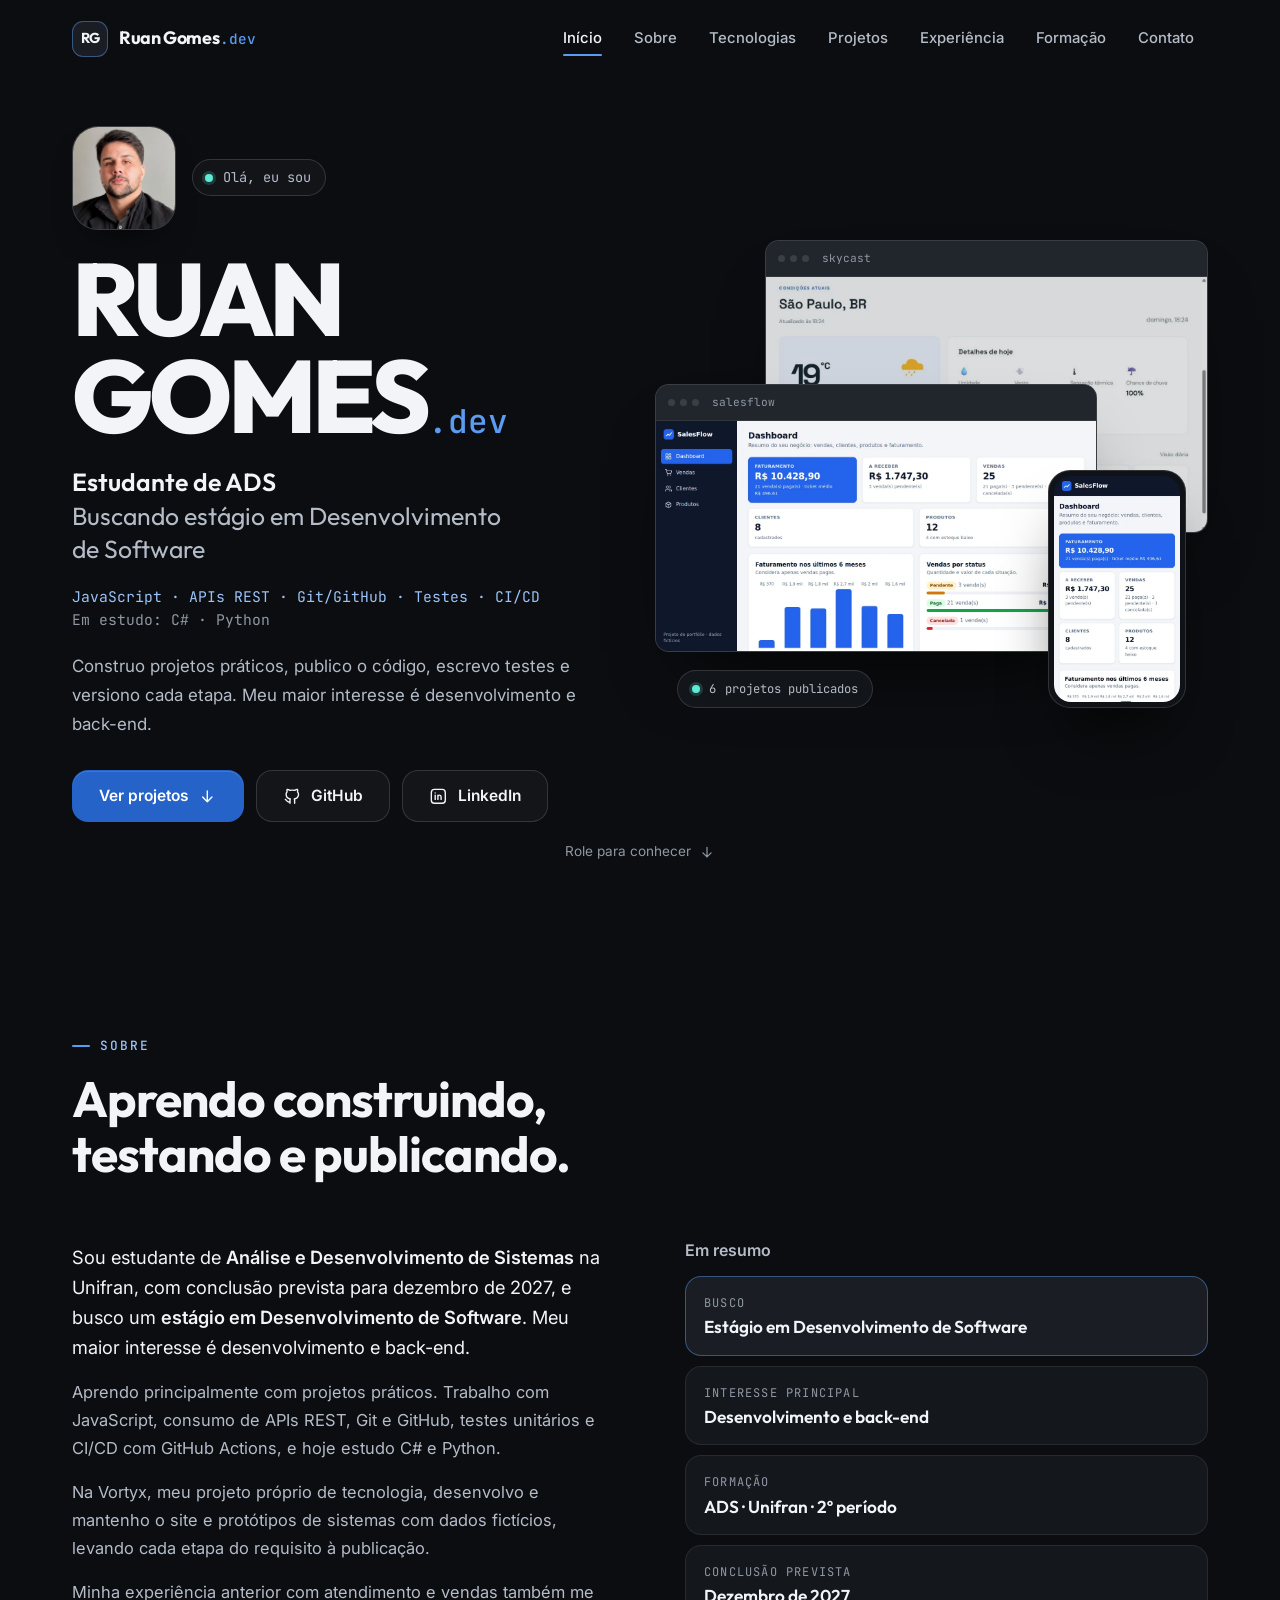
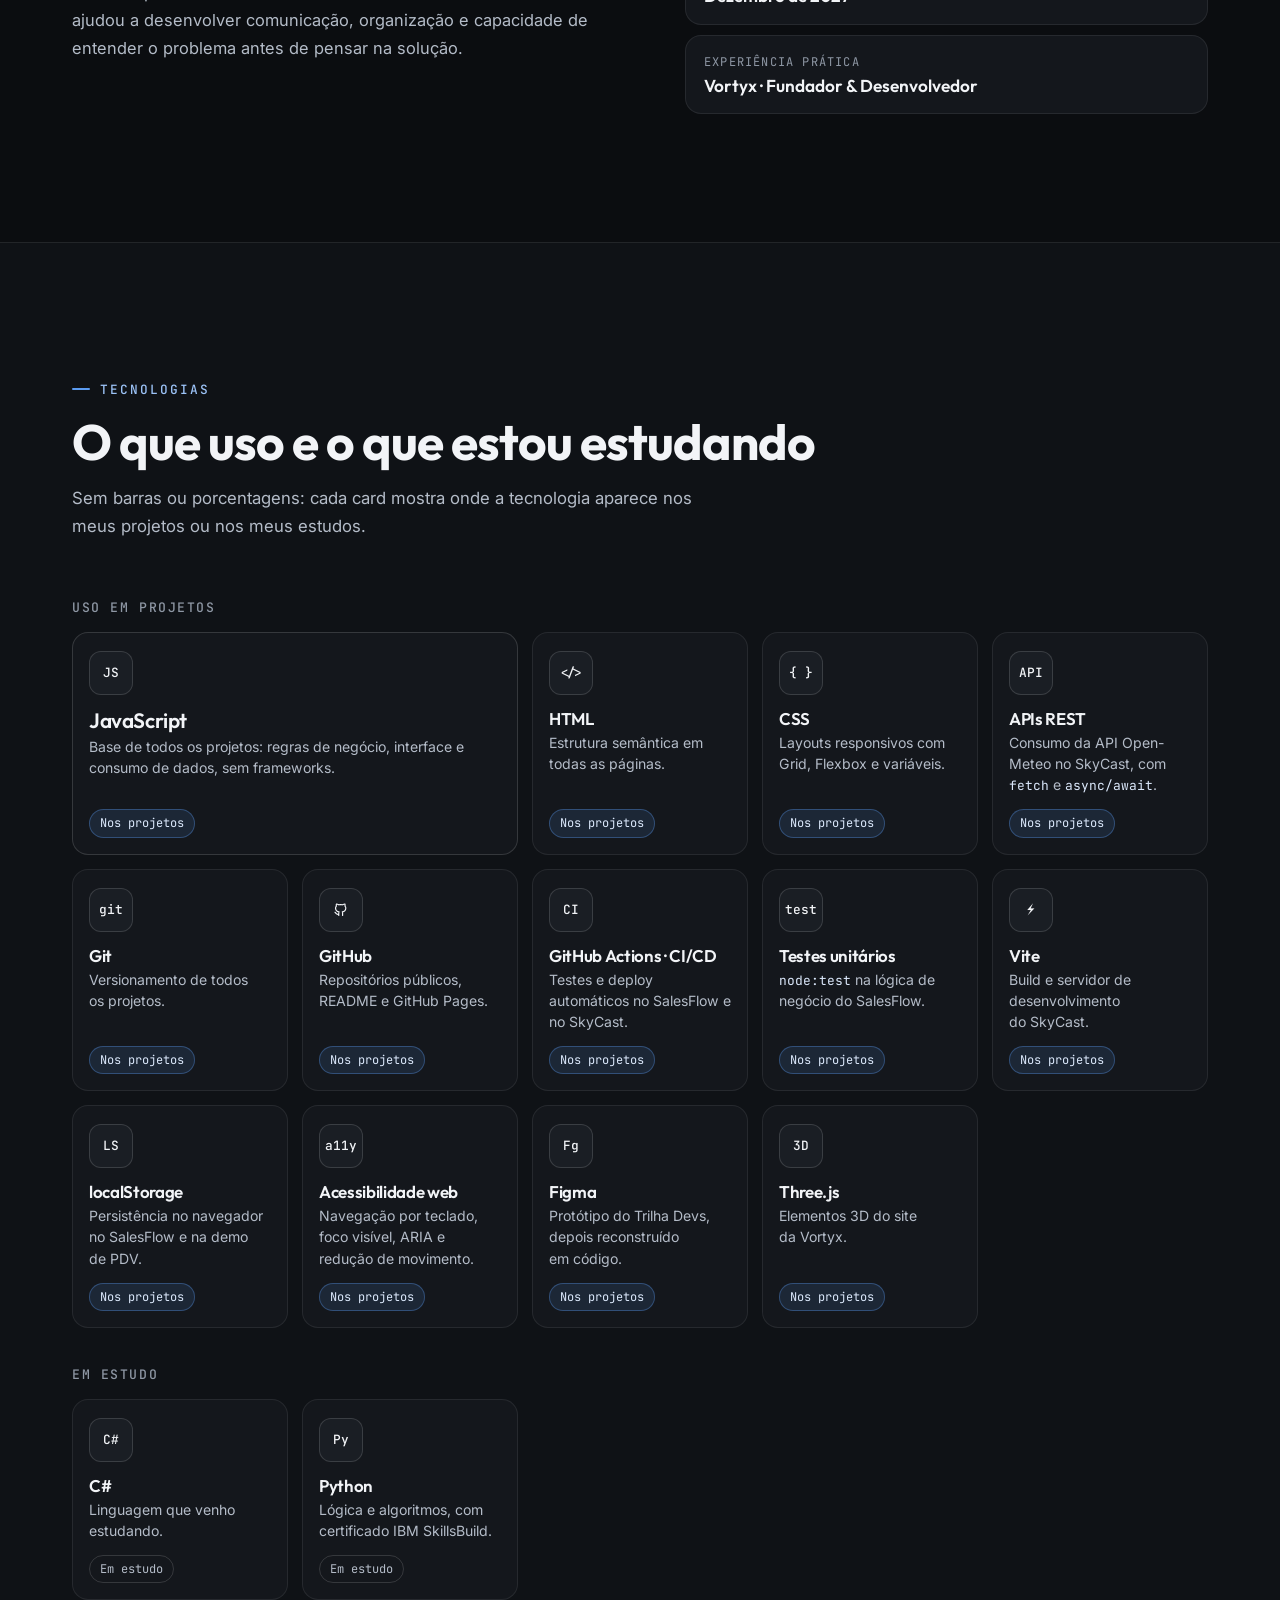
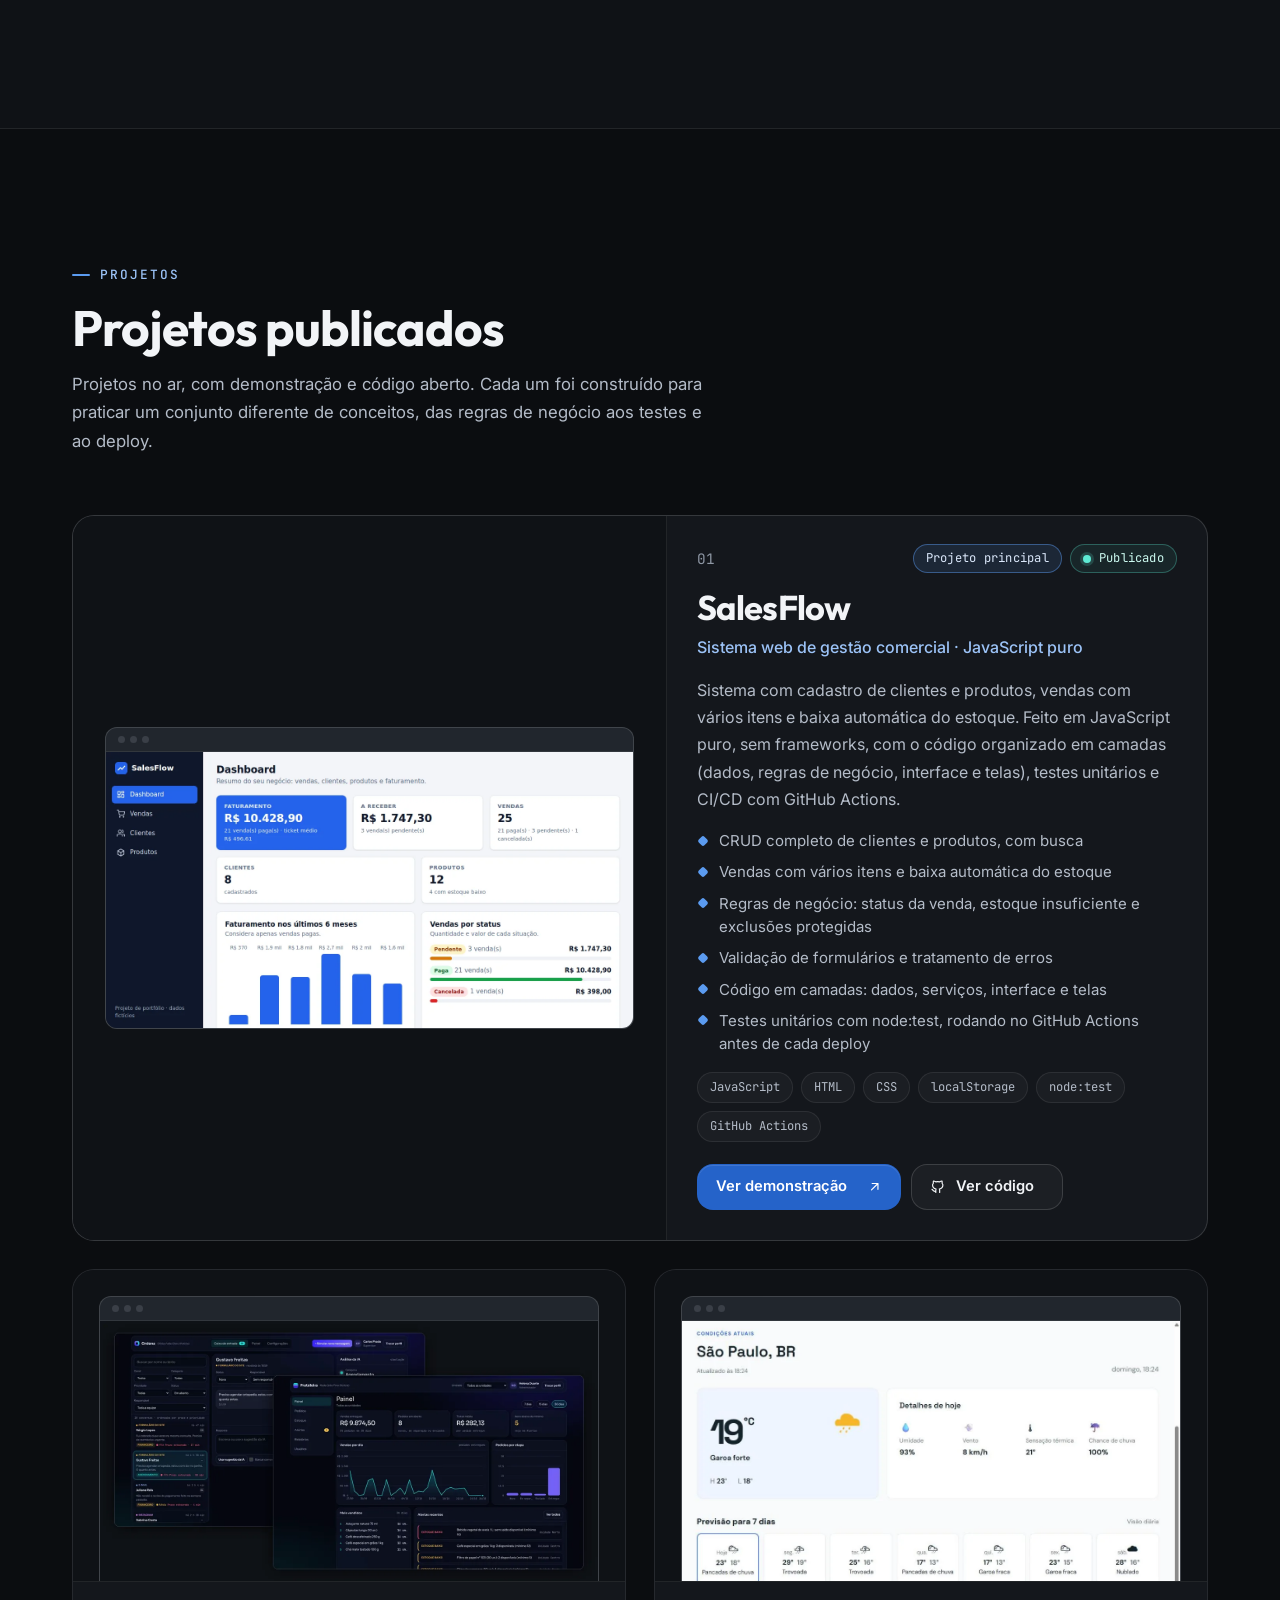
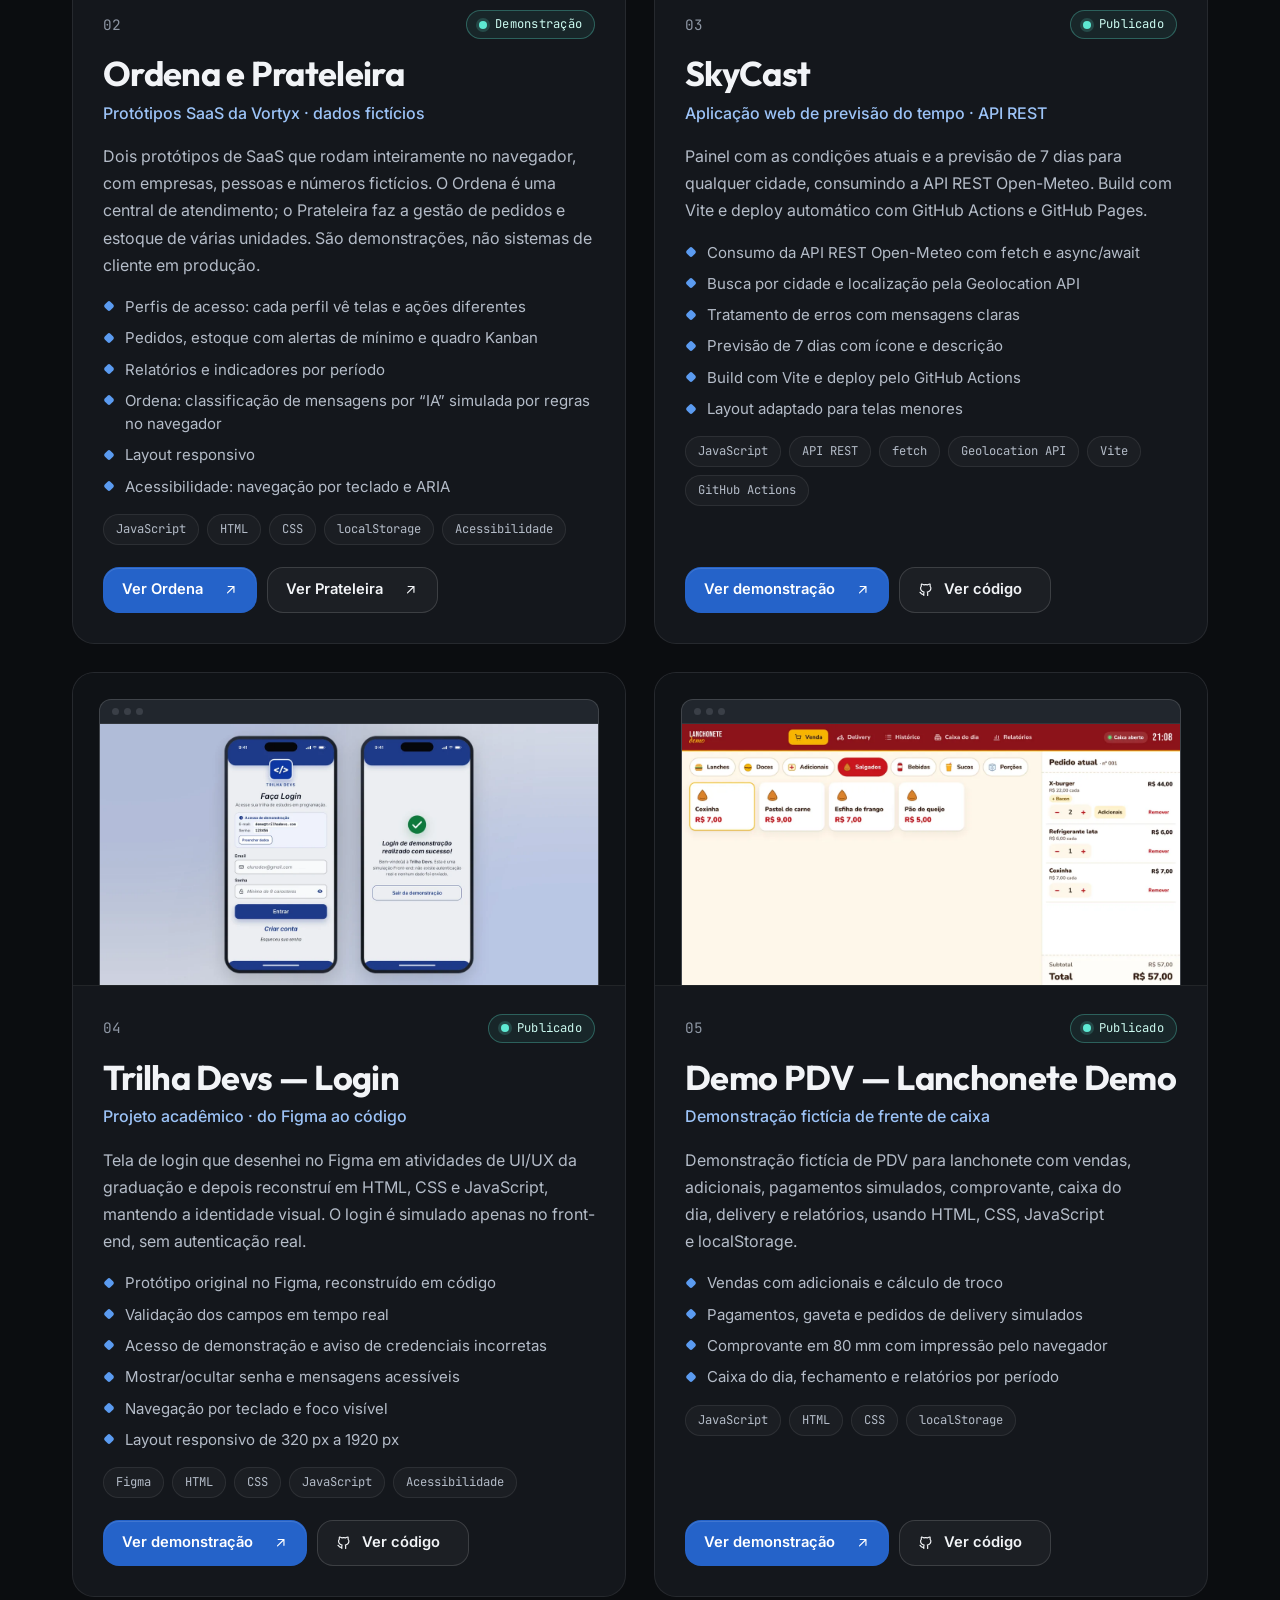
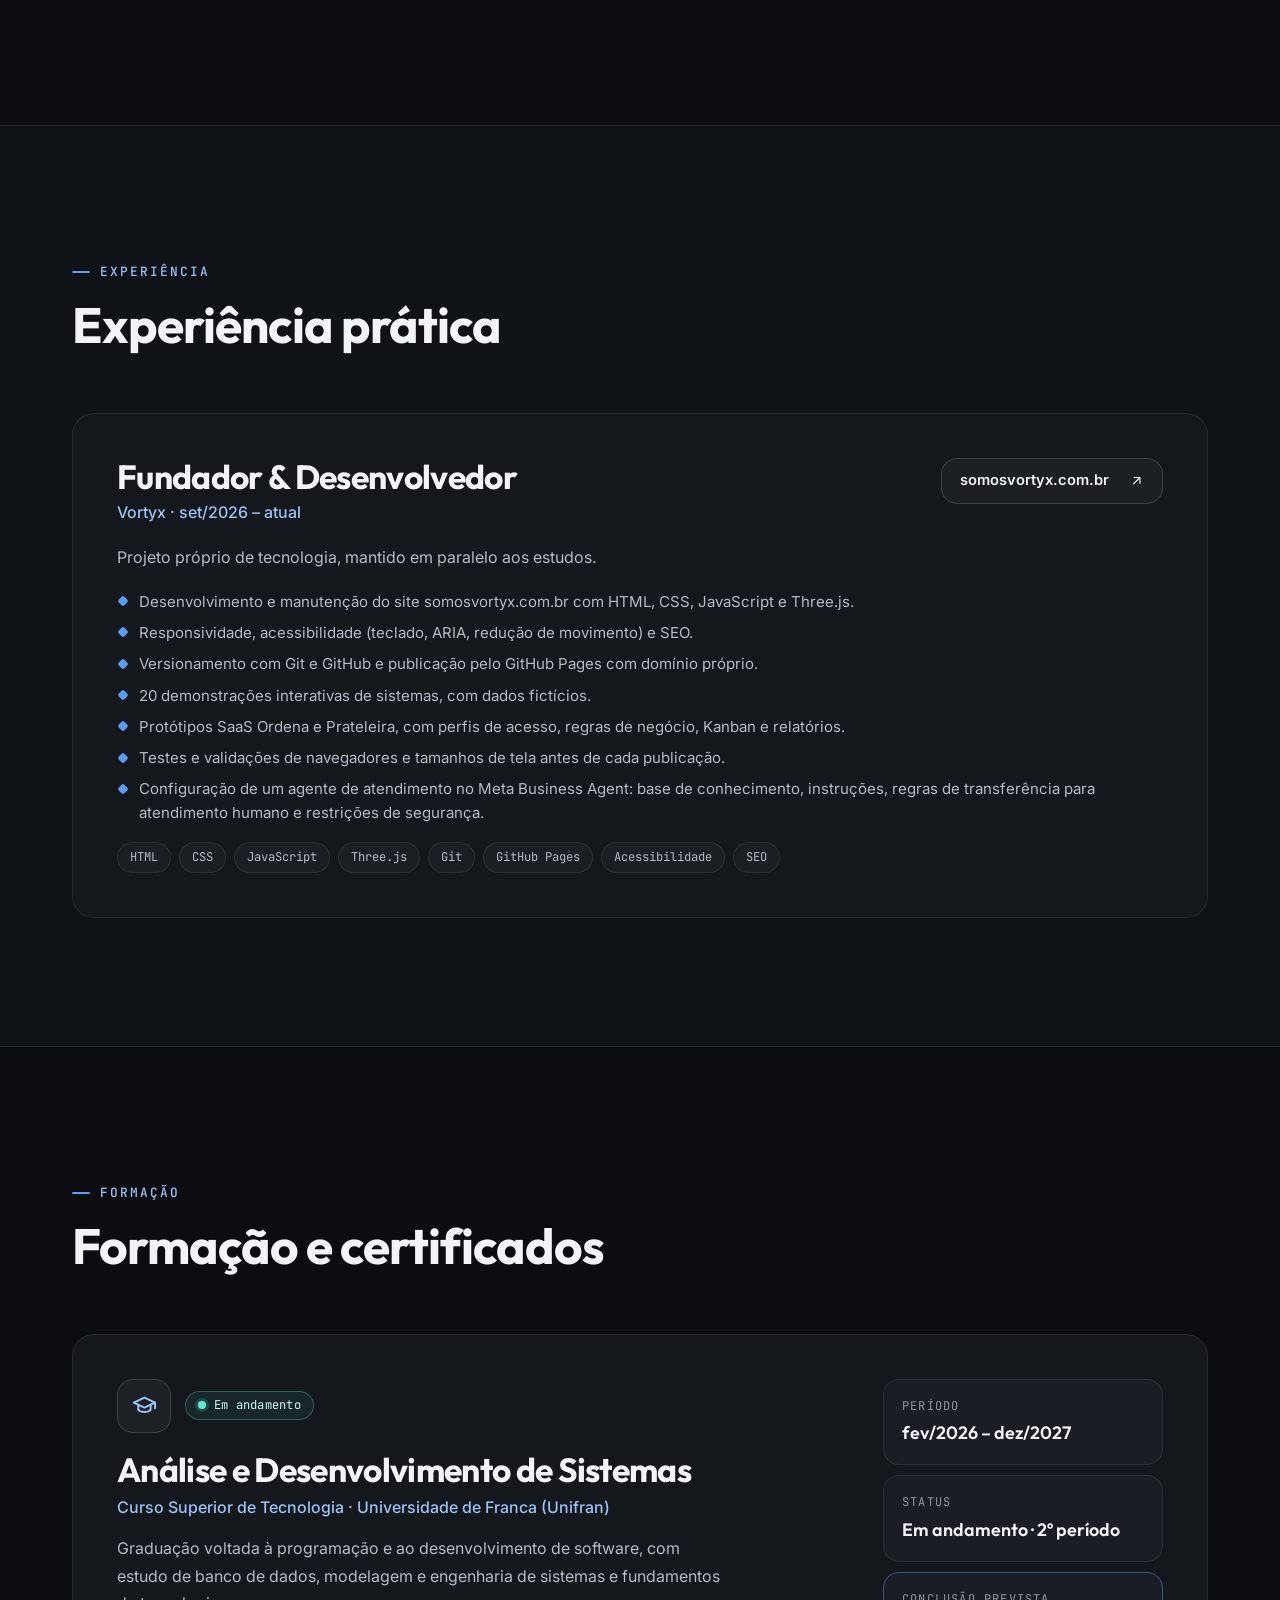
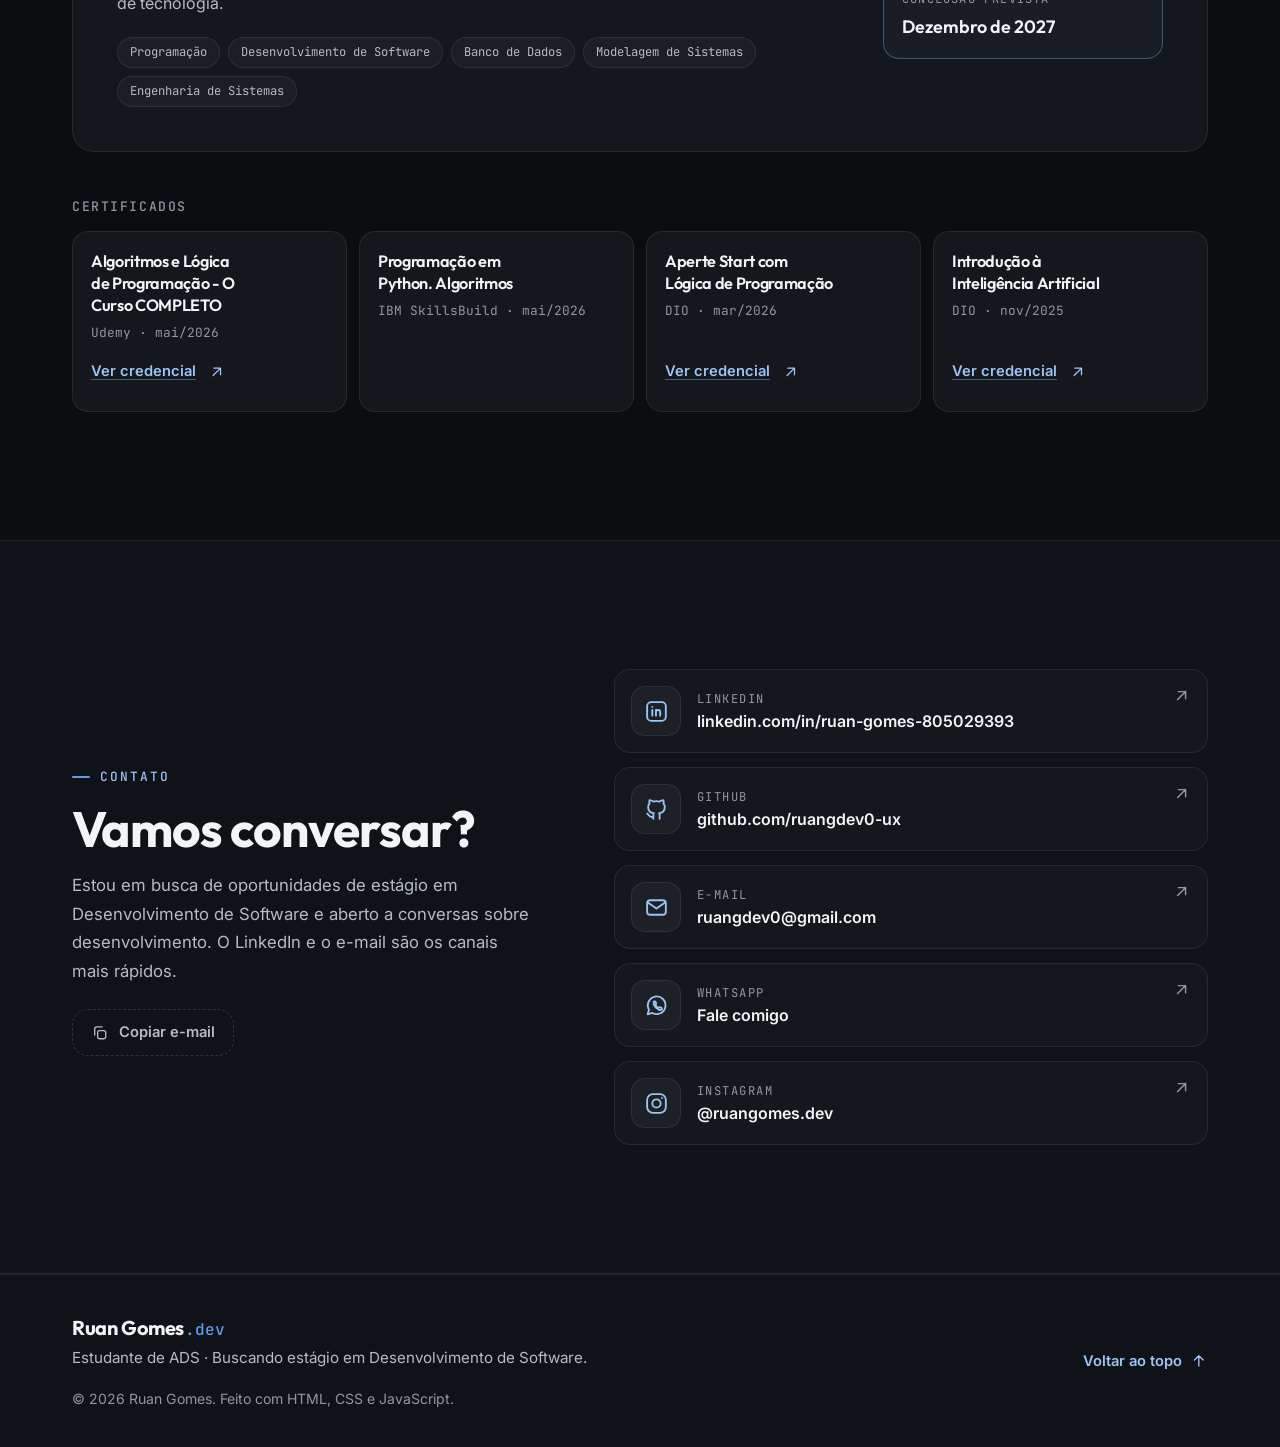
==== commit b3484ee8: "feat: alinha portfólio ao objetivo de estágio em Desenvolvimento de Software" ====
--- a/index.html
+++ b/index.html
@@ -4,8 +4,8 @@
   <meta charset="UTF-8">
   <meta name="viewport" content="width=device-width, initial-scale=1, viewport-fit=cover">
 
-  <title>Ruan Gomes | Desenvolvimento de Software</title>
-  <meta name="description" content="Site profissional de Ruan Gomes, estudante de Análise e Desenvolvimento de Sistemas. Projetos de desenvolvimento de software, programação e tecnologia.">
+  <title>Ruan Gomes | Estudante de ADS · Estágio em Desenvolvimento de Software</title>
+  <meta name="description" content="Portfólio de Ruan Gomes, estudante de Análise e Desenvolvimento de Sistemas (Unifran) em busca de estágio em Desenvolvimento de Software. Projetos em JavaScript com APIs REST, testes e CI/CD, código aberto no GitHub.">
   <meta name="author" content="Ruan Gomes">
   <meta name="theme-color" content="#0b0d10">
   <meta name="color-scheme" content="dark">
@@ -15,16 +15,16 @@
   <meta property="og:type" content="website">
   <meta property="og:locale" content="pt_BR">
   <meta property="og:site_name" content="Ruan Gomes.dev">
-  <meta property="og:title" content="Ruan Gomes | Desenvolvimento de Software">
-  <meta property="og:description" content="Estudante de Análise e Desenvolvimento de Sistemas. Projetos, tecnologias, formação e contato.">
+  <meta property="og:title" content="Ruan Gomes | Estudante de ADS · Estágio em Desenvolvimento de Software">
+  <meta property="og:description" content="Estudante de ADS em busca de estágio em Desenvolvimento de Software. Projetos publicados com JavaScript, APIs REST, Git/GitHub, testes e CI/CD.">
   <meta property="og:url" content="https://ruangdev0-ux.github.io/ruan-gomes-dev/">
   <meta property="og:image" content="https://ruangdev0-ux.github.io/ruan-gomes-dev/assets/images/og-image.png?v=2">
   <meta property="og:image:width" content="1200">
   <meta property="og:image:height" content="630">
   <meta property="og:image:alt" content="Ruan Gomes.dev — Desenvolvimento, Tecnologia e Projetos, com a foto de Ruan Gomes">
   <meta name="twitter:card" content="summary_large_image">
-  <meta name="twitter:title" content="Ruan Gomes | Desenvolvimento de Software">
-  <meta name="twitter:description" content="Estudante de Análise e Desenvolvimento de Sistemas. Projetos, tecnologias, formação e contato.">
+  <meta name="twitter:title" content="Ruan Gomes | Estudante de ADS · Estágio em Desenvolvimento de Software">
+  <meta name="twitter:description" content="Estudante de ADS em busca de estágio em Desenvolvimento de Software. Projetos publicados com JavaScript, APIs REST, Git/GitHub, testes e CI/CD.">
   <meta name="twitter:image" content="https://ruangdev0-ux.github.io/ruan-gomes-dev/assets/images/og-image.png?v=2">
   <meta name="twitter:image:alt" content="Ruan Gomes.dev — Desenvolvimento, Tecnologia e Projetos, com a foto de Ruan Gomes">
 
@@ -38,7 +38,7 @@
   <link rel="preconnect" href="https://fonts.gstatic.com" crossorigin>
   <link rel="stylesheet" href="https://fonts.googleapis.com/css2?family=Inter:wght@400;500;600&family=JetBrains+Mono:wght@400;500&family=Outfit:wght@500;600;700;800&display=swap">
 
-  <link rel="stylesheet" href="css/style.css?v=2">
+  <link rel="stylesheet" href="css/style.css?v=3">
 </head>
 
 <body>
@@ -52,11 +52,6 @@
     <symbol id="i-whatsapp" viewBox="0 0 24 24"><path d="M3.5 20.5 4.8 16A8.5 8.5 0 1 1 8 19.2z"/><path d="M9.2 8.6c.2-.5.5-.6.8-.6h.5c.2 0 .4.1.5.4l.7 1.6c.1.2 0 .5-.1.6l-.5.6c-.1.2-.1.4 0 .6.6 1 1.4 1.8 2.4 2.4.2.1.4.1.6 0l.6-.5c.2-.1.4-.2.6-.1l1.6.7c.3.1.4.3.4.5v.5c0 .3-.2.6-.6.8-.6.3-1.4.4-2.3.1a9 9 0 0 1-4.9-4.9c-.3-.9-.2-1.7.1-2.3z"/></symbol>
     <symbol id="i-copy" viewBox="0 0 24 24"><rect x="9" y="9" width="11" height="11" rx="2.5"/><path d="M5 15V6.5A2.5 2.5 0 0 1 7.5 4H15"/></symbol>
     <symbol id="i-check" viewBox="0 0 24 24"><path d="m5 12.5 4.5 4.5L19 7.5"/></symbol>
-    <symbol id="i-message" viewBox="0 0 24 24"><path d="M20 15a2 2 0 0 1-2 2H8l-4 4V6a2 2 0 0 1 2-2h12a2 2 0 0 1 2 2z"/></symbol>
-    <symbol id="i-users" viewBox="0 0 24 24"><circle cx="9" cy="8" r="3.5"/><path d="M2.5 20c.6-3.4 3.2-5.5 6.5-5.5s5.9 2.1 6.5 5.5"/><path d="M16 4.6a3.5 3.5 0 0 1 0 6.8M18.5 14.8c1.7.8 2.8 2.6 3 5.2"/></symbol>
-    <symbol id="i-headset" viewBox="0 0 24 24"><path d="M4 14v-2a8 8 0 0 1 16 0v2"/><rect x="3" y="13" width="4" height="6" rx="1.5"/><rect x="17" y="13" width="4" height="6" rx="1.5"/><path d="M19 19c0 1.5-2 2.5-5 2.5"/></symbol>
-    <symbol id="i-scale" viewBox="0 0 24 24"><path d="M12 3v18M7 21h10M5 7h14"/><path d="m5 7-3 7a3 3 0 0 0 6 0zM19 7l-3 7a3 3 0 0 0 6 0z"/></symbol>
-    <symbol id="i-compass" viewBox="0 0 24 24"><circle cx="12" cy="12" r="9"/><path d="m15.5 8.5-2 5-5 2 2-5z"/></symbol>
     <symbol id="i-cap" viewBox="0 0 24 24"><path d="M2.5 9.5 12 5l9.5 4.5L12 14z"/><path d="M6.5 11.5V16c3 2.5 8 2.5 11 0v-4.5M21.5 9.5v5"/></symbol>
   </svg>
 
@@ -82,6 +77,7 @@
           <li><a class="nav__link" href="#sobre">Sobre</a></li>
           <li><a class="nav__link" href="#tecnologias">Tecnologias</a></li>
           <li><a class="nav__link" href="#projetos">Projetos</a></li>
+          <li><a class="nav__link" href="#experiencia">Experiência</a></li>
           <li><a class="nav__link" href="#formacao">Formação</a></li>
           <li><a class="nav__link" href="#contato">Contato</a></li>
         </ul>
@@ -109,13 +105,20 @@
           </h1>
 
           <p class="hero__role" data-animate>
-            <span>Desenvolvimento de Software</span>
-            <span class="hero__role-alt">Tecnologia &amp; Programação</span>
+            <span>Estudante de ADS</span>
+            <span class="hero__role-alt">Buscando estágio em Desenvolvimento de Software</span>
           </p>
 
+          <div class="hero__stack" data-animate>
+            <p class="hero__stack-line">
+              <span class="sr-only">Tecnologias: </span>JavaScript<span aria-hidden="true"> · </span>APIs REST<span aria-hidden="true"> · </span>Git/GitHub<span aria-hidden="true"> · </span>Testes<span aria-hidden="true"> · </span>CI/CD
+            </p>
+            <p class="hero__stack-study">Em estudo: C#<span aria-hidden="true"> · </span>Python</p>
+          </div>
+
           <p class="hero__lead" data-animate>
-            Estudante de Análise e Desenvolvimento de Sistemas, desenvolvendo projetos e construindo
-            experiência prática em programação, desenvolvimento web e soluções digitais.
+            Construo projetos práticos, publico o código, escrevo testes e versiono cada etapa.
+            Meu maior interesse é desenvolvimento e back-end.
           </p>
 
           <div class="hero__actions" data-animate>
@@ -128,6 +131,17 @@
               GitHub
               <span class="sr-only">(abre em nova aba)</span>
             </a>
+            <a class="btn btn--ghost" href="https://www.linkedin.com/in/ruan-gomes-805029393" target="_blank" rel="noopener noreferrer">
+              <svg class="icon" aria-hidden="true"><use href="#i-linkedin"/></svg>
+              LinkedIn
+              <span class="sr-only">(abre em nova aba)</span>
+            </a>
+            <!-- Currículo: quando houver um PDF atualizado e aprovado, salve em assets/docs/curriculo-ruan-gomes.pdf
+                 e descomente o botão abaixo.
+            <a class="btn btn--ghost" href="assets/docs/curriculo-ruan-gomes.pdf" download>
+              Currículo (PDF)
+            </a>
+            -->
           </div>
         </div>
 
@@ -146,7 +160,7 @@
           </div>
           <p class="showcase__tag">
             <span class="status-dot"></span>
-            3 projetos publicados
+            <span id="projects-count">6</span> projetos publicados
           </p>
         </div>
       </div>
@@ -162,75 +176,54 @@
       <div class="container">
         <div class="section__head" data-animate>
           <p class="label">Sobre</p>
-          <h2 class="section__title" id="titulo-sobre">Comunicação de quem vem do comercial. Foco de quem escolheu a tecnologia.</h2>
+          <h2 class="section__title" id="titulo-sobre">Aprendo construindo, testando e publicando.</h2>
         </div>
 
         <div class="about">
           <div class="about__story" data-animate>
             <p class="about__intro">
-              Minha trajetória profissional começou na área comercial, onde desenvolvi experiência com
-              <strong>atendimento</strong>, <strong>negociação</strong>, <strong>comunicação</strong> e
-              <strong>relacionamento com clientes</strong>. Hoje, direciono essa experiência para a tecnologia.
+              Sou estudante de <strong>Análise e Desenvolvimento de Sistemas</strong> na Unifran, com conclusão
+              prevista para dezembro de 2027, e busco um <strong>estágio em Desenvolvimento de Software</strong>.
+              Meu maior interesse é desenvolvimento e back-end.
             </p>
             <p>
-              Atualmente curso Análise e Desenvolvimento de Sistemas na Unifran e desenvolvo projetos para
-              transformar conhecimento técnico em soluções digitais práticas. Já publiquei um sistema de
-              gestão comercial, um painel de previsão do tempo e uma tela de login que prototipei no Figma,
-              todos com código aberto no GitHub.
+              Aprendo principalmente com projetos práticos. Trabalho com JavaScript, consumo de APIs REST,
+              Git e GitHub, testes unitários e CI/CD com GitHub Actions, e hoje estudo C# e Python.
             </p>
             <p>
-              Estou no início da minha carreira em desenvolvimento e trato cada projeto como uma etapa de
-              evolução: estudar, construir, publicar e melhorar.
-            </p>
-
-            <ol class="journey">
-              <li class="journey__step">
-                <span class="journey__index" aria-hidden="true">01</span>
-                <span class="journey__name">Área comercial</span>
-                <span class="journey__info">Atendimento, negociação e relacionamento</span>
-              </li>
-              <li class="journey__step">
-                <span class="journey__index" aria-hidden="true">02</span>
-                <span class="journey__name">Análise e Desenvolvimento de Sistemas</span>
-                <span class="journey__info">Unifran · em andamento</span>
-              </li>
-              <li class="journey__step journey__step--current">
-                <span class="journey__index" aria-hidden="true">03</span>
-                <span class="journey__name">Projetos publicados</span>
-                <span class="journey__info">SalesFlow, SkyCast e Trilha Devs</span>
-              </li>
-            </ol>
-          </div>
-
-          <div class="about__edges" data-animate>
-            <h3 class="about__edges-title">Diferenciais que trago da área comercial</h3>
-            <ul class="edges">
-              <li class="edge">
-                <span class="edge__icon" aria-hidden="true"><svg class="icon"><use href="#i-message"/></svg></span>
-                <h4 class="edge__name">Comunicação</h4>
-                <p class="edge__text">Explicar ideias com clareza e saber ouvir.</p>
-              </li>
-              <li class="edge">
-                <span class="edge__icon" aria-hidden="true"><svg class="icon"><use href="#i-users"/></svg></span>
-                <h4 class="edge__name">Relacionamento</h4>
-                <p class="edge__text">Construir confiança com as pessoas envolvidas.</p>
-              </li>
-              <li class="edge">
-                <span class="edge__icon" aria-hidden="true"><svg class="icon"><use href="#i-headset"/></svg></span>
-                <h4 class="edge__name">Atendimento</h4>
-                <p class="edge__text">Entender a necessidade de quem vai usar a solução.</p>
-              </li>
-              <li class="edge">
-                <span class="edge__icon" aria-hidden="true"><svg class="icon"><use href="#i-scale"/></svg></span>
-                <h4 class="edge__name">Negociação</h4>
-                <p class="edge__text">Equilibrar objetivos diferentes em busca de um acordo.</p>
-              </li>
-              <li class="edge edge--full">
-                <span class="edge__icon" aria-hidden="true"><svg class="icon"><use href="#i-compass"/></svg></span>
-                <h4 class="edge__name">Visão prática de problemas</h4>
-                <p class="edge__text">Começar pelo problema real antes de escolher a ferramenta.</p>
-              </li>
-            </ul>
+              Na Vortyx, meu projeto próprio de tecnologia, desenvolvo e mantenho o site e protótipos de
+              sistemas com dados fictícios, levando cada etapa do requisito à publicação.
+            </p>
+            <p>
+              Minha experiência anterior com atendimento e vendas também me ajudou a desenvolver comunicação,
+              organização e capacidade de entender o problema antes de pensar na solução.
+            </p>
+          </div>
+
+          <div class="about__summary" data-animate>
+            <h3 class="about__summary-title">Em resumo</h3>
+            <dl class="facts">
+              <div class="fact fact--highlight">
+                <dt>Busco</dt>
+                <dd>Estágio em Desenvolvimento de Software</dd>
+              </div>
+              <div class="fact">
+                <dt>Interesse principal</dt>
+                <dd>Desenvolvimento e back-end</dd>
+              </div>
+              <div class="fact">
+                <dt>Formação</dt>
+                <dd>ADS · Unifran · 2º período</dd>
+              </div>
+              <div class="fact">
+                <dt>Conclusão prevista</dt>
+                <dd>Dezembro de 2027</dd>
+              </div>
+              <div class="fact">
+                <dt>Experiência prática</dt>
+                <dd>Vortyx · Fundador &amp; Desenvolvedor</dd>
+              </div>
+            </dl>
           </div>
         </div>
       </div>
@@ -241,68 +234,107 @@
       <div class="container">
         <div class="section__head" data-animate>
           <p class="label">Tecnologias</p>
-          <h2 class="section__title" id="titulo-tecnologias">Ferramentas que uso e estudo</h2>
+          <h2 class="section__title" id="titulo-tecnologias">O que uso e o que estou estudando</h2>
           <p class="section__lead">
-            Sem barras ou porcentagens: cada card mostra onde a tecnologia aparece hoje, nos meus
-            projetos publicados ou nos estudos da graduação.
+            Sem barras ou porcentagens: cada card mostra onde a tecnologia aparece nos meus projetos
+            ou nos meus estudos.
           </p>
         </div>
 
+        <h3 class="stack__title" data-animate>Uso em projetos</h3>
         <ul class="stack">
           <li class="tech tech--feature" data-animate>
             <span class="tech__logo" aria-hidden="true">JS</span>
-            <h3 class="tech__name">JavaScript</h3>
-            <p class="tech__use">Base do SalesFlow e do SkyCast: lógica, interface e consumo de dados.</p>
+            <h4 class="tech__name">JavaScript</h4>
+            <p class="tech__use">Base de todos os projetos: regras de negócio, interface e consumo de dados, sem frameworks.</p>
             <span class="tech__tag tech__tag--used">Nos projetos</span>
           </li>
           <li class="tech" data-animate>
             <span class="tech__logo" aria-hidden="true">&lt;/&gt;</span>
-            <h3 class="tech__name">HTML5</h3>
-            <p class="tech__use">Estrutura semântica das páginas.</p>
+            <h4 class="tech__name">HTML</h4>
+            <p class="tech__use">Estrutura semântica em todas as páginas.</p>
             <span class="tech__tag tech__tag--used">Nos projetos</span>
           </li>
           <li class="tech" data-animate>
             <span class="tech__logo" aria-hidden="true">{ }</span>
-            <h3 class="tech__name">CSS3</h3>
-            <p class="tech__use">Layouts responsivos com Grid e Flexbox.</p>
+            <h4 class="tech__name">CSS</h4>
+            <p class="tech__use">Layouts responsivos com Grid, Flexbox e variáveis.</p>
             <span class="tech__tag tech__tag--used">Nos projetos</span>
           </li>
           <li class="tech" data-animate>
             <span class="tech__logo" aria-hidden="true">API</span>
-            <h3 class="tech__name">APIs</h3>
-            <p class="tech__use">Consumo da API Open-Meteo no SkyCast.</p>
+            <h4 class="tech__name">APIs REST</h4>
+            <p class="tech__use">Consumo da API Open-Meteo no SkyCast, com <code>fetch</code> e <code>async/await</code>.</p>
+            <span class="tech__tag tech__tag--used">Nos projetos</span>
+          </li>
+          <li class="tech" data-animate>
+            <span class="tech__logo" aria-hidden="true">git</span>
+            <h4 class="tech__name">Git</h4>
+            <p class="tech__use">Versionamento de todos os projetos.</p>
+            <span class="tech__tag tech__tag--used">Nos projetos</span>
+          </li>
+          <li class="tech" data-animate>
+            <span class="tech__logo" aria-hidden="true"><svg class="icon"><use href="#i-github"/></svg></span>
+            <h4 class="tech__name">GitHub</h4>
+            <p class="tech__use">Repositórios públicos, README e GitHub Pages.</p>
+            <span class="tech__tag tech__tag--used">Nos projetos</span>
+          </li>
+          <li class="tech" data-animate>
+            <span class="tech__logo" aria-hidden="true">CI</span>
+            <h4 class="tech__name">GitHub Actions · CI/CD</h4>
+            <p class="tech__use">Testes e deploy automáticos no SalesFlow e no SkyCast.</p>
+            <span class="tech__tag tech__tag--used">Nos projetos</span>
+          </li>
+          <li class="tech" data-animate>
+            <span class="tech__logo" aria-hidden="true">test</span>
+            <h4 class="tech__name">Testes unitários</h4>
+            <p class="tech__use"><code>node:test</code> na lógica de negócio do SalesFlow.</p>
+            <span class="tech__tag tech__tag--used">Nos projetos</span>
+          </li>
+          <li class="tech" data-animate>
+            <span class="tech__logo" aria-hidden="true">⚡</span>
+            <h4 class="tech__name">Vite</h4>
+            <p class="tech__use">Build e servidor de desenvolvimento do SkyCast.</p>
             <span class="tech__tag tech__tag--used">Nos projetos</span>
           </li>
           <li class="tech" data-animate>
             <span class="tech__logo" aria-hidden="true">LS</span>
-            <h3 class="tech__name">LocalStorage</h3>
-            <p class="tech__use">Dados salvos no navegador no SalesFlow.</p>
-            <span class="tech__tag tech__tag--used">Nos projetos</span>
-          </li>
-          <li class="tech" data-animate>
-            <span class="tech__logo" aria-hidden="true">git</span>
-            <h3 class="tech__name">Git</h3>
-            <p class="tech__use">Versionamento do código.</p>
-            <span class="tech__tag tech__tag--used">Nos projetos</span>
-          </li>
-          <li class="tech" data-animate>
-            <span class="tech__logo" aria-hidden="true">
-              <svg class="icon"><use href="#i-github"/></svg>
-            </span>
-            <h3 class="tech__name">GitHub</h3>
-            <p class="tech__use">Repositórios, GitHub Actions e GitHub Pages.</p>
-            <span class="tech__tag tech__tag--used">Nos projetos</span>
-          </li>
-          <li class="tech" data-animate>
-            <span class="tech__logo" aria-hidden="true">Py</span>
-            <h3 class="tech__name">Python</h3>
+            <h4 class="tech__name">localStorage</h4>
+            <p class="tech__use">Persistência no navegador no SalesFlow e na demo de PDV.</p>
+            <span class="tech__tag tech__tag--used">Nos projetos</span>
+          </li>
+          <li class="tech" data-animate>
+            <span class="tech__logo" aria-hidden="true">a11y</span>
+            <h4 class="tech__name">Acessibilidade web</h4>
+            <p class="tech__use">Navegação por teclado, foco visível, ARIA e redução de movimento.</p>
+            <span class="tech__tag tech__tag--used">Nos projetos</span>
+          </li>
+          <li class="tech" data-animate>
+            <span class="tech__logo" aria-hidden="true">Fg</span>
+            <h4 class="tech__name">Figma</h4>
+            <p class="tech__use">Protótipo do Trilha Devs, depois reconstruído em código.</p>
+            <span class="tech__tag tech__tag--used">Nos projetos</span>
+          </li>
+          <li class="tech" data-animate>
+            <span class="tech__logo" aria-hidden="true">3D</span>
+            <h4 class="tech__name">Three.js</h4>
+            <p class="tech__use">Elementos 3D do site da Vortyx.</p>
+            <span class="tech__tag tech__tag--used">Nos projetos</span>
+          </li>
+        </ul>
+
+        <h3 class="stack__title" data-animate>Em estudo</h3>
+        <ul class="stack stack--study">
+          <li class="tech" data-animate>
+            <span class="tech__logo" aria-hidden="true">C#</span>
+            <h4 class="tech__name">C#</h4>
             <p class="tech__use">Linguagem que venho estudando.</p>
             <span class="tech__tag">Em estudo</span>
           </li>
           <li class="tech" data-animate>
-            <span class="tech__logo" aria-hidden="true">C#</span>
-            <h3 class="tech__name">C#</h3>
-            <p class="tech__use">Linguagem que venho estudando.</p>
+            <span class="tech__logo" aria-hidden="true">Py</span>
+            <h4 class="tech__name">Python</h4>
+            <p class="tech__use">Lógica e algoritmos, com certificado IBM SkillsBuild.</p>
             <span class="tech__tag">Em estudo</span>
           </li>
         </ul>
@@ -317,8 +349,8 @@
           <p class="label">Projetos</p>
           <h2 class="section__title" id="titulo-projetos">Projetos publicados</h2>
           <p class="section__lead">
-            Aplicações reais, no ar e com código aberto. Cada uma foi construída para praticar um
-            conjunto diferente de conceitos.
+            Projetos no ar, com demonstração e código aberto. Cada um foi construído para praticar um
+            conjunto diferente de conceitos, das regras de negócio aos testes e ao deploy.
           </p>
         </div>
 
@@ -333,12 +365,59 @@
       </div>
     </section>
 
+    <!-- ============================ EXPERIÊNCIA ============================ -->
+    <section class="section section--alt" id="experiencia" aria-labelledby="titulo-experiencia">
+      <div class="container">
+        <div class="section__head" data-animate>
+          <p class="label">Experiência</p>
+          <h2 class="section__title" id="titulo-experiencia">Experiência prática</h2>
+        </div>
+
+        <article class="job" data-animate aria-labelledby="titulo-vortyx">
+          <div class="job__head">
+            <div>
+              <h3 class="job__role" id="titulo-vortyx">Fundador &amp; Desenvolvedor</h3>
+              <p class="job__org">Vortyx · <time datetime="2026-09">set/2026</time> – atual</p>
+            </div>
+            <a class="btn btn--ghost btn--sm" href="https://somosvortyx.com.br/" target="_blank" rel="noopener noreferrer">
+              somosvortyx.com.br<span class="sr-only"> (site da Vortyx, abre em nova aba)</span>
+              <svg class="icon" aria-hidden="true"><use href="#i-arrow-up-right"/></svg>
+            </a>
+          </div>
+
+          <p class="job__context">Projeto próprio de tecnologia, mantido em paralelo aos estudos.</p>
+
+          <ul class="project__list job__list">
+            <li>Desenvolvimento e manutenção do site somosvortyx.com.br com HTML, CSS, JavaScript e Three.js.</li>
+            <li>Responsividade, acessibilidade (teclado, ARIA, redução de movimento) e SEO.</li>
+            <li>Versionamento com Git e GitHub e publicação pelo GitHub Pages com domínio próprio.</li>
+            <li>20 demonstrações interativas de sistemas, com dados fictícios.</li>
+            <li>Protótipos SaaS Ordena e Prateleira, com perfis de acesso, regras de negócio, Kanban e relatórios.</li>
+            <li>Testes e validações de navegadores e tamanhos de tela antes de cada publicação.</li>
+            <li>Configuração de um agente de atendimento no Meta Business Agent: base de conhecimento, instruções, regras de transferência para atendimento humano e restrições de segurança.</li>
+          </ul>
+
+          <h4 class="sr-only">Tecnologias</h4>
+          <ul class="tags">
+            <li>HTML</li>
+            <li>CSS</li>
+            <li>JavaScript</li>
+            <li>Three.js</li>
+            <li>Git</li>
+            <li>GitHub Pages</li>
+            <li>Acessibilidade</li>
+            <li>SEO</li>
+          </ul>
+        </article>
+      </div>
+    </section>
+
     <!-- ============================ FORMAÇÃO ============================ -->
-    <section class="section section--alt" id="formacao" aria-labelledby="titulo-formacao">
+    <section class="section" id="formacao" aria-labelledby="titulo-formacao">
       <div class="container">
         <div class="section__head" data-animate>
           <p class="label">Formação</p>
-          <h2 class="section__title" id="titulo-formacao">Formação acadêmica</h2>
+          <h2 class="section__title" id="titulo-formacao">Formação e certificados</h2>
         </div>
 
         <article class="course" data-animate>
@@ -349,7 +428,7 @@
             </div>
 
             <h3 class="course__title">Análise e Desenvolvimento de Sistemas</h3>
-            <p class="course__type">Curso Superior de Tecnologia · Unifran</p>
+            <p class="course__type">Curso Superior de Tecnologia · Universidade de Franca (Unifran)</p>
 
             <p class="course__text">
               Graduação voltada à programação e ao desenvolvimento de software, com estudo de banco de
@@ -363,18 +442,17 @@
               <li>Banco de Dados</li>
               <li>Modelagem de Sistemas</li>
               <li>Engenharia de Sistemas</li>
-              <li>Tecnologia</li>
             </ul>
           </div>
 
           <dl class="course__facts">
             <div class="course__fact">
-              <dt>Instituição</dt>
-              <dd>Unifran</dd>
+              <dt>Período</dt>
+              <dd><time datetime="2026-02">fev/2026</time> – <time datetime="2027-12">dez/2027</time></dd>
             </div>
             <div class="course__fact">
               <dt>Status</dt>
-              <dd>Em andamento</dd>
+              <dd>Em andamento · 2º período</dd>
             </div>
             <div class="course__fact course__fact--highlight">
               <dt>Conclusão prevista</dt>
@@ -382,18 +460,50 @@
             </div>
           </dl>
         </article>
+
+        <h3 class="stack__title certs__title" data-animate>Certificados</h3>
+        <ul class="certs">
+          <li class="cert" data-animate>
+            <h4 class="cert__name">Algoritmos e Lógica de Programação - O Curso COMPLETO</h4>
+            <p class="cert__meta">Udemy · <time datetime="2026-05">mai/2026</time></p>
+            <a class="cert__link" href="https://www.udemy.com/certificate/UC-14924361-020e-4143-9371-76fc02572b88/" target="_blank" rel="noopener noreferrer">
+              Ver credencial<span class="sr-only"> do certificado Algoritmos e Lógica de Programação - O Curso COMPLETO, emitido por Udemy (abre em nova aba)</span>
+              <svg class="icon" aria-hidden="true"><use href="#i-arrow-up-right"/></svg>
+            </a>
+          </li>
+          <li class="cert" data-animate>
+            <h4 class="cert__name">Programação em Python. Algoritmos</h4>
+            <p class="cert__meta">IBM SkillsBuild · <time datetime="2026-05">mai/2026</time></p>
+          </li>
+          <li class="cert" data-animate>
+            <h4 class="cert__name">Aperte Start com Lógica de Programação</h4>
+            <p class="cert__meta">DIO · <time datetime="2026-03">mar/2026</time></p>
+            <a class="cert__link" href="https://dio.me/certificate/BRTYFQPE" target="_blank" rel="noopener noreferrer">
+              Ver credencial<span class="sr-only"> do certificado Aperte Start com Lógica de Programação, emitido por DIO (abre em nova aba)</span>
+              <svg class="icon" aria-hidden="true"><use href="#i-arrow-up-right"/></svg>
+            </a>
+          </li>
+          <li class="cert" data-animate>
+            <h4 class="cert__name">Introdução à Inteligência Artificial</h4>
+            <p class="cert__meta">DIO · <time datetime="2025-11">nov/2025</time></p>
+            <a class="cert__link" href="https://dio.me/certificate/MLE6AXZ8" target="_blank" rel="noopener noreferrer">
+              Ver credencial<span class="sr-only"> do certificado Introdução à Inteligência Artificial, emitido por DIO (abre em nova aba)</span>
+              <svg class="icon" aria-hidden="true"><use href="#i-arrow-up-right"/></svg>
+            </a>
+          </li>
+        </ul>
       </div>
     </section>
 
     <!-- ============================ CONTATO ============================ -->
-    <section class="section contact" id="contato" aria-labelledby="titulo-contato">
+    <section class="section section--alt contact" id="contato" aria-labelledby="titulo-contato">
       <div class="container contact__inner">
         <div class="contact__intro" data-animate>
           <p class="label">Contato</p>
           <h2 class="section__title" id="titulo-contato">Vamos conversar?</h2>
           <p class="section__lead">
-            Estou aberto a oportunidades de estágio e vagas júnior, networking e trocas sobre
-            desenvolvimento de software. Escolha o canal que preferir.
+            Estou em busca de oportunidades de estágio em Desenvolvimento de Software e aberto a
+            conversas sobre desenvolvimento. O LinkedIn e o e-mail são os canais mais rápidos.
           </p>
 
           <div class="copy">
@@ -406,6 +516,28 @@
         </div>
 
         <ul class="channels">
+          <li data-animate>
+            <a class="channel" href="https://www.linkedin.com/in/ruan-gomes-805029393" target="_blank" rel="noopener noreferrer">
+              <span class="channel__icon" aria-hidden="true"><svg class="icon"><use href="#i-linkedin"/></svg></span>
+              <span class="channel__body">
+                <span class="channel__name">LinkedIn</span>
+                <span class="channel__value">linkedin.com/in/ruan-gomes-805029393</span>
+              </span>
+              <span class="sr-only">(abre em nova aba)</span>
+              <svg class="icon channel__arrow" aria-hidden="true"><use href="#i-arrow-up-right"/></svg>
+            </a>
+          </li>
+          <li data-animate>
+            <a class="channel" href="https://github.com/ruangdev0-ux" target="_blank" rel="noopener noreferrer">
+              <span class="channel__icon" aria-hidden="true"><svg class="icon"><use href="#i-github"/></svg></span>
+              <span class="channel__body">
+                <span class="channel__name">GitHub</span>
+                <span class="channel__value">github.com/ruangdev0-ux</span>
+              </span>
+              <span class="sr-only">(abre em nova aba)</span>
+              <svg class="icon channel__arrow" aria-hidden="true"><use href="#i-arrow-up-right"/></svg>
+            </a>
+          </li>
           <li data-animate>
             <a class="channel" href="mailto:ruangdev0@gmail.com">
               <span class="channel__icon" aria-hidden="true"><svg class="icon"><use href="#i-mail"/></svg></span>
@@ -428,28 +560,6 @@
             </a>
           </li>
           <li data-animate>
-            <a class="channel" href="https://github.com/ruangdev0-ux" target="_blank" rel="noopener noreferrer">
-              <span class="channel__icon" aria-hidden="true"><svg class="icon"><use href="#i-github"/></svg></span>
-              <span class="channel__body">
-                <span class="channel__name">GitHub</span>
-                <span class="channel__value">github.com/ruangdev0-ux</span>
-              </span>
-              <span class="sr-only">(abre em nova aba)</span>
-              <svg class="icon channel__arrow" aria-hidden="true"><use href="#i-arrow-up-right"/></svg>
-            </a>
-          </li>
-          <li data-animate>
-            <a class="channel" href="https://www.linkedin.com/in/ruan-gomes-805029393" target="_blank" rel="noopener noreferrer">
-              <span class="channel__icon" aria-hidden="true"><svg class="icon"><use href="#i-linkedin"/></svg></span>
-              <span class="channel__body">
-                <span class="channel__name">LinkedIn</span>
-                <span class="channel__value">linkedin.com/in/ruan-gomes-805029393</span>
-              </span>
-              <span class="sr-only">(abre em nova aba)</span>
-              <svg class="icon channel__arrow" aria-hidden="true"><use href="#i-arrow-up-right"/></svg>
-            </a>
-          </li>
-          <li data-animate>
             <a class="channel" href="https://www.instagram.com/ruangomes.dev/" target="_blank" rel="noopener noreferrer">
               <span class="channel__icon" aria-hidden="true"><svg class="icon"><use href="#i-instagram"/></svg></span>
               <span class="channel__body">
@@ -470,7 +580,7 @@
     <div class="container footer__row">
       <div class="footer__brand">
         <p class="footer__logo">Ruan Gomes<span class="brand__dev">.dev</span></p>
-        <p class="footer__motto">Aprendendo, construindo e evoluindo a cada projeto.</p>
+        <p class="footer__motto">Estudante de ADS · Buscando estágio em Desenvolvimento de Software.</p>
       </div>
       <p class="footer__copy">© <span id="year">2026</span> Ruan Gomes. Feito com HTML, CSS e JavaScript.</p>
       <a class="footer__top" href="#inicio">
@@ -480,7 +590,7 @@
     </div>
   </footer>
 
-  <script src="js/projects.js"></script>
-  <script src="js/script.js"></script>
+  <script src="js/projects.js?v=3"></script>
+  <script src="js/script.js?v=3"></script>
 </body>
 </html>
--- a/css/style.css
+++ b/css/style.css
@@ -618,6 +618,21 @@
   color: var(--text-soft);
 }
 
+.hero__stack {
+  margin-bottom: 20px;
+  font-family: var(--font-mono);
+  font-size: 0.92rem;
+  line-height: 1.6;
+}
+
+.hero__stack-line {
+  color: var(--accent-light);
+}
+
+.hero__stack-study {
+  color: var(--text-mute);
+}
+
 .hero__lead {
   max-width: 35rem;
   margin-bottom: 32px;
@@ -657,6 +672,9 @@
 .showcase__window--back {
   top: 0;
   right: 0;
+}
+
+.showcase__window--back img {
   opacity: 0.85;
 }
 
@@ -756,60 +774,8 @@
   line-height: 1.65;
 }
 
-.journey {
-  display: grid;
-  gap: 0;
-  margin-top: 32px;
-  border-left: 1px solid var(--line-strong);
-}
-
-.journey__step {
-  position: relative;
-  display: grid;
-  gap: 2px;
-  padding: 0 0 22px 26px;
-}
-
-.journey__step:last-child {
-  padding-bottom: 0;
-}
-
-.journey__step::before {
-  content: "";
-  position: absolute;
-  left: -6px;
-  top: 7px;
-  width: 11px;
-  height: 11px;
-  border-radius: 50%;
-  border: 2px solid var(--accent);
-  background: var(--bg);
-}
-
-.journey__step--current::before {
-  background: var(--accent);
-  box-shadow: 0 0 0 5px rgba(91, 155, 240, 0.2);
-}
-
-.journey__index {
-  font-family: var(--font-mono);
-  font-size: 0.75rem;
-  color: var(--text-mute);
-}
-
-.journey__name {
-  font-family: var(--font-display);
-  font-size: 1.08rem;
-  font-weight: 600;
-  line-height: 1.3;
-}
-
-.journey__info {
-  color: var(--text-soft);
-  font-size: 0.93rem;
-}
-
-.about__edges-title {
+/* Resumo ao lado do texto: o que busco, formação e experiência */
+.about__summary-title {
   margin-bottom: 16px;
   font-family: var(--font-body);
   font-size: 1rem;
@@ -818,54 +784,60 @@
   color: var(--text-soft);
 }
 
-.edges {
-  display: grid;
-  gap: 12px;
-}
-
-.edge {
-  display: grid;
-  grid-template-columns: auto 1fr;
-  grid-template-rows: auto auto;
-  column-gap: 16px;
-  align-items: center;
-  padding: 18px;
+.facts {
+  display: grid;
+  gap: 10px;
+}
+
+.fact {
+  padding: 16px 18px;
   border: 1px solid var(--line);
   border-radius: var(--r-md);
   background: var(--surface);
-  transition: border-color var(--t), transform var(--t), background-color var(--t);
-}
-
-.edge:hover {
+}
+
+.fact dt {
+  margin-bottom: 2px;
+  font-family: var(--font-mono);
+  font-size: 0.75rem;
+  letter-spacing: 0.1em;
+  text-transform: uppercase;
+  color: var(--text-mute);
+}
+
+.fact dd {
+  font-family: var(--font-display);
+  font-size: 1.08rem;
+  font-weight: 600;
+  line-height: 1.35;
+}
+
+.fact--highlight {
   border-color: var(--line-accent);
   background: var(--surface-2);
-  transform: translateY(-2px);
-}
-
-.edge__icon {
-  grid-row: 1 / span 2;
-  display: grid;
-  place-items: center;
-  width: 46px;
-  height: 46px;
-  border-radius: 13px;
-  border: 1px solid var(--line);
-  background: rgba(255, 255, 255, 0.04);
-  color: var(--accent-light);
-  font-size: 1.2rem;
-}
-
-.edge__name {
-  font-size: 1.02rem;
-}
-
-.edge__text {
-  color: var(--text-soft);
-  font-size: 0.92rem;
-  line-height: 1.5;
 }
 
 /* ---------- 7. Tecnologias ---------- */
+.stack__title {
+  margin: 0 0 16px;
+  font-family: var(--font-mono);
+  font-size: 0.82rem;
+  font-weight: 500;
+  letter-spacing: 0.12em;
+  text-transform: uppercase;
+  color: var(--text-mute);
+}
+
+.stack + .stack__title {
+  margin-top: 40px;
+}
+
+.tech__use code {
+  font-family: var(--font-mono);
+  font-size: 0.92em;
+  color: var(--accent-pale);
+}
+
 .stack {
   display: grid;
   grid-template-columns: repeat(2, minmax(0, 1fr));
@@ -1039,6 +1011,23 @@
   gap: 12px;
 }
 
+.project__badges {
+  display: flex;
+  flex-wrap: wrap;
+  justify-content: flex-end;
+  gap: 8px;
+}
+
+.badge--featured {
+  border-color: var(--line-accent);
+  background: rgba(91, 155, 240, 0.12);
+  color: var(--accent-pale);
+}
+
+.project--featured {
+  border-color: var(--line-strong);
+}
+
 .project__number {
   font-family: var(--font-mono);
   font-size: 0.9rem;
@@ -1172,6 +1161,97 @@
 .course__fact--highlight {
   border-color: var(--line-accent);
   background: var(--surface-2);
+}
+
+/* ---------- 9b. Experiência ---------- */
+.job {
+  display: grid;
+  gap: 18px;
+  padding: 26px 22px;
+  border: 1px solid var(--line);
+  border-radius: var(--r-lg);
+  background: var(--surface);
+}
+
+.job__head {
+  display: flex;
+  flex-wrap: wrap;
+  align-items: flex-start;
+  justify-content: space-between;
+  gap: 16px;
+}
+
+.job__role {
+  margin-bottom: 4px;
+  font-size: clamp(1.45rem, 1.1rem + 1.5vw, 2.1rem);
+  font-weight: 700;
+}
+
+.job__org {
+  font-weight: 500;
+  color: var(--accent-light);
+}
+
+.job__context {
+  color: var(--text-soft);
+}
+
+/* Certificados */
+.certs__title {
+  margin-top: 48px;
+}
+
+.certs {
+  display: grid;
+  gap: 12px;
+}
+
+.cert {
+  display: flex;
+  flex-direction: column;
+  gap: 6px;
+  min-width: 0;
+  padding: 18px;
+  border: 1px solid var(--line);
+  border-radius: var(--r-md);
+  background: var(--surface);
+  transition: border-color var(--t), background-color var(--t);
+}
+
+.cert:hover {
+  border-color: var(--line-accent);
+  background: var(--surface-2);
+}
+
+.cert__name {
+  font-size: 1.02rem;
+  line-height: 1.35;
+}
+
+.cert__meta {
+  flex: 1;
+  font-family: var(--font-mono);
+  font-size: 0.8rem;
+  color: var(--text-mute);
+}
+
+.cert__link {
+  display: inline-flex;
+  align-items: center;
+  align-self: flex-start;
+  gap: 6px;
+  min-height: 44px;
+  font-size: 0.92rem;
+  font-weight: 600;
+  color: var(--accent-light);
+  text-decoration: underline;
+  text-decoration-color: rgba(156, 195, 247, 0.4);
+  text-underline-offset: 3px;
+  transition: color var(--t);
+}
+
+.cert__link:hover {
+  color: var(--accent-pale);
 }
 
 /* ---------- 10. Contato ---------- */
@@ -1410,32 +1490,12 @@
 
 /* ≥ 640px */
 @media (min-width: 640px) {
-  .edges {
+  .certs {
     grid-template-columns: repeat(2, minmax(0, 1fr));
   }
 
-  .edge {
-    grid-template-columns: 1fr;
-    grid-template-rows: auto;
-    align-content: start;
-    row-gap: 4px;
-  }
-
-  .edge__icon {
-    grid-row: auto;
-    margin-bottom: 10px;
-  }
-
-  .edge--full {
-    grid-column: 1 / -1;
-    grid-template-columns: auto 1fr;
-    grid-template-rows: auto auto;
-    align-items: center;
-  }
-
-  .edge--full .edge__icon {
-    grid-row: 1 / span 2;
-    margin-bottom: 0;
+  .job {
+    padding: 34px;
   }
 
   .channels {
@@ -1573,6 +1633,19 @@
     padding: 44px;
   }
 
+  .job {
+    padding: 44px;
+  }
+
+  .job__list {
+    grid-template-columns: repeat(2, minmax(0, 1fr));
+    column-gap: 28px;
+  }
+
+  .certs {
+    grid-template-columns: repeat(4, minmax(0, 1fr));
+  }
+
   .course__facts {
     grid-template-columns: 1fr;
   }
@@ -1625,6 +1698,31 @@
     gap: 28px;
   }
 
+  /* Projeto principal ocupa a linha inteira, com imagem e texto lado a lado */
+  .project--featured {
+    grid-column: 1 / -1;
+    display: grid;
+    grid-template-columns: minmax(0, 1.1fr) minmax(0, 1fr);
+  }
+
+  .project--featured .project__media {
+    display: flex;
+    align-items: center;
+    padding: 32px;
+    border-bottom: 0;
+    border-right: 1px solid var(--line);
+  }
+
+  .project--featured .project__frame {
+    width: 100%;
+    border-bottom: 1px solid var(--line-strong);
+    border-radius: 12px;
+  }
+
+  .project--featured .project__list {
+    grid-template-columns: 1fr;
+  }
+
   .project__list {
     grid-template-columns: 1fr;
   }
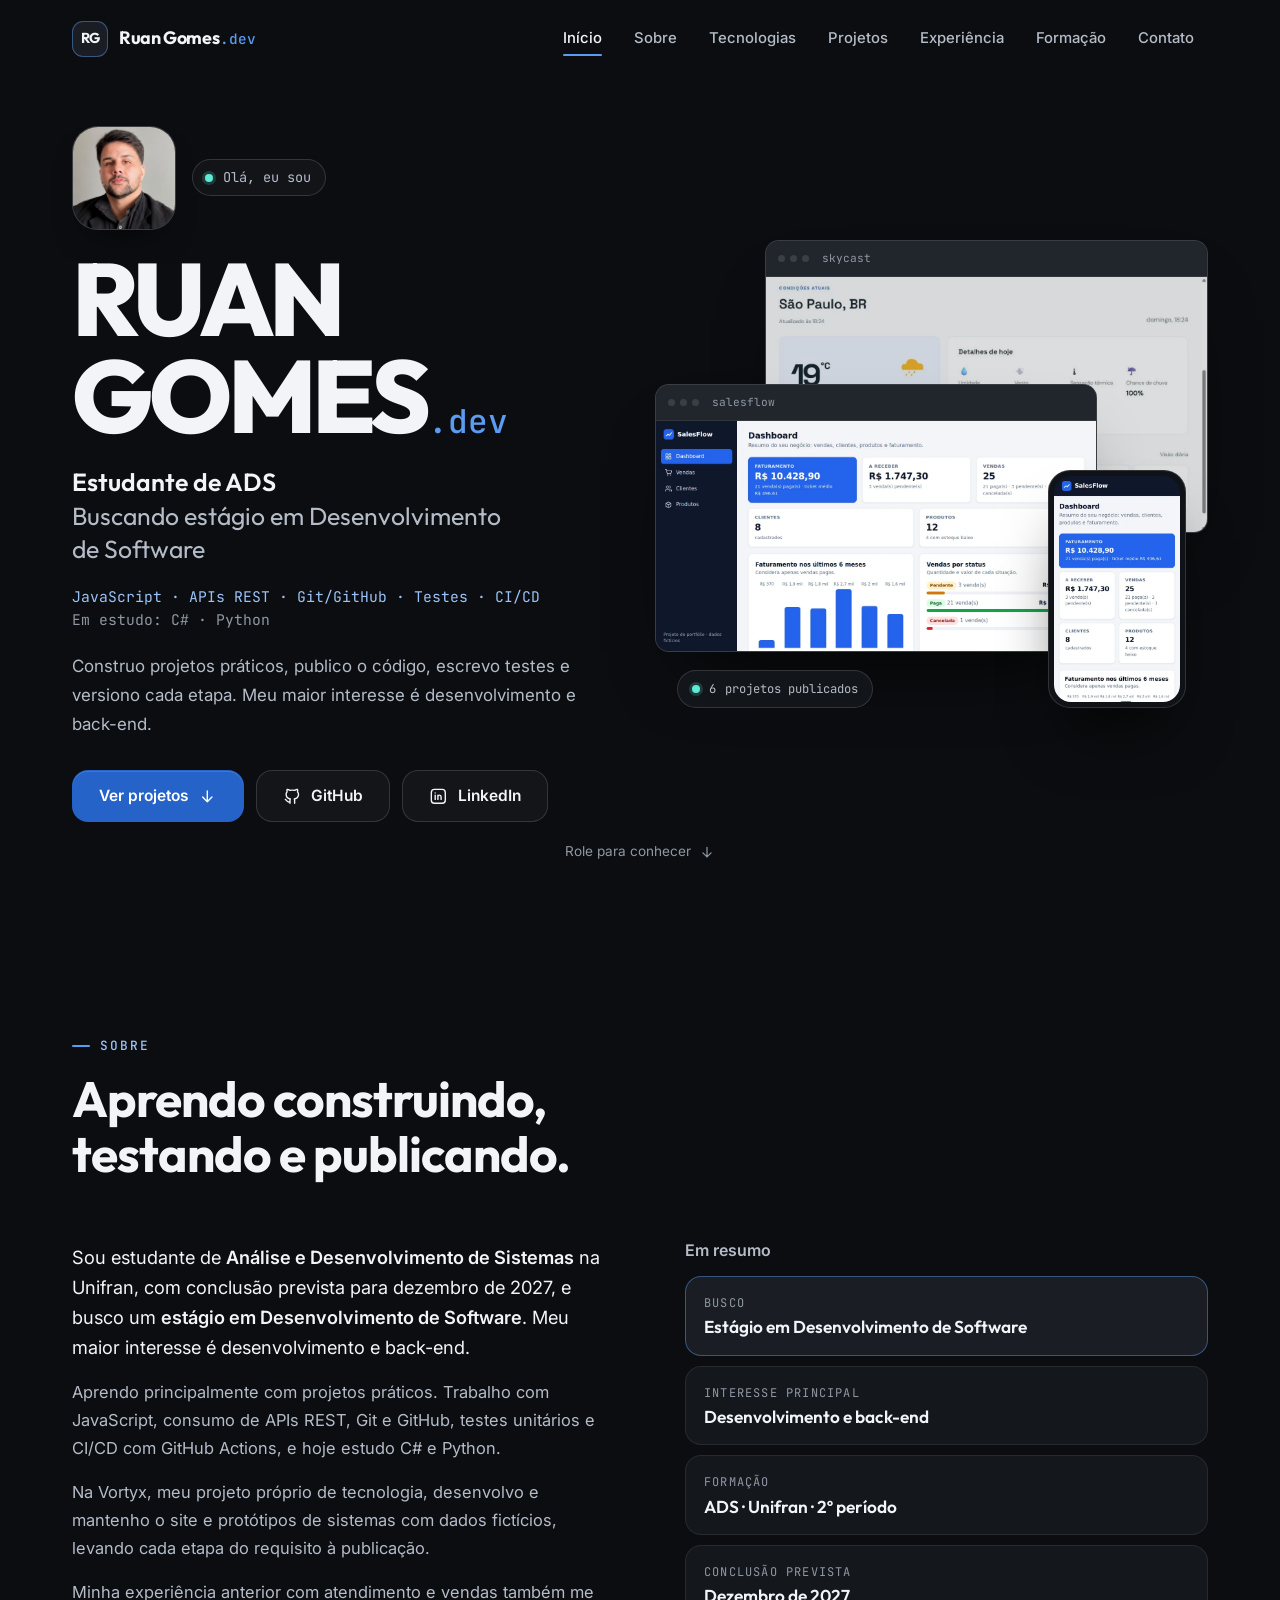
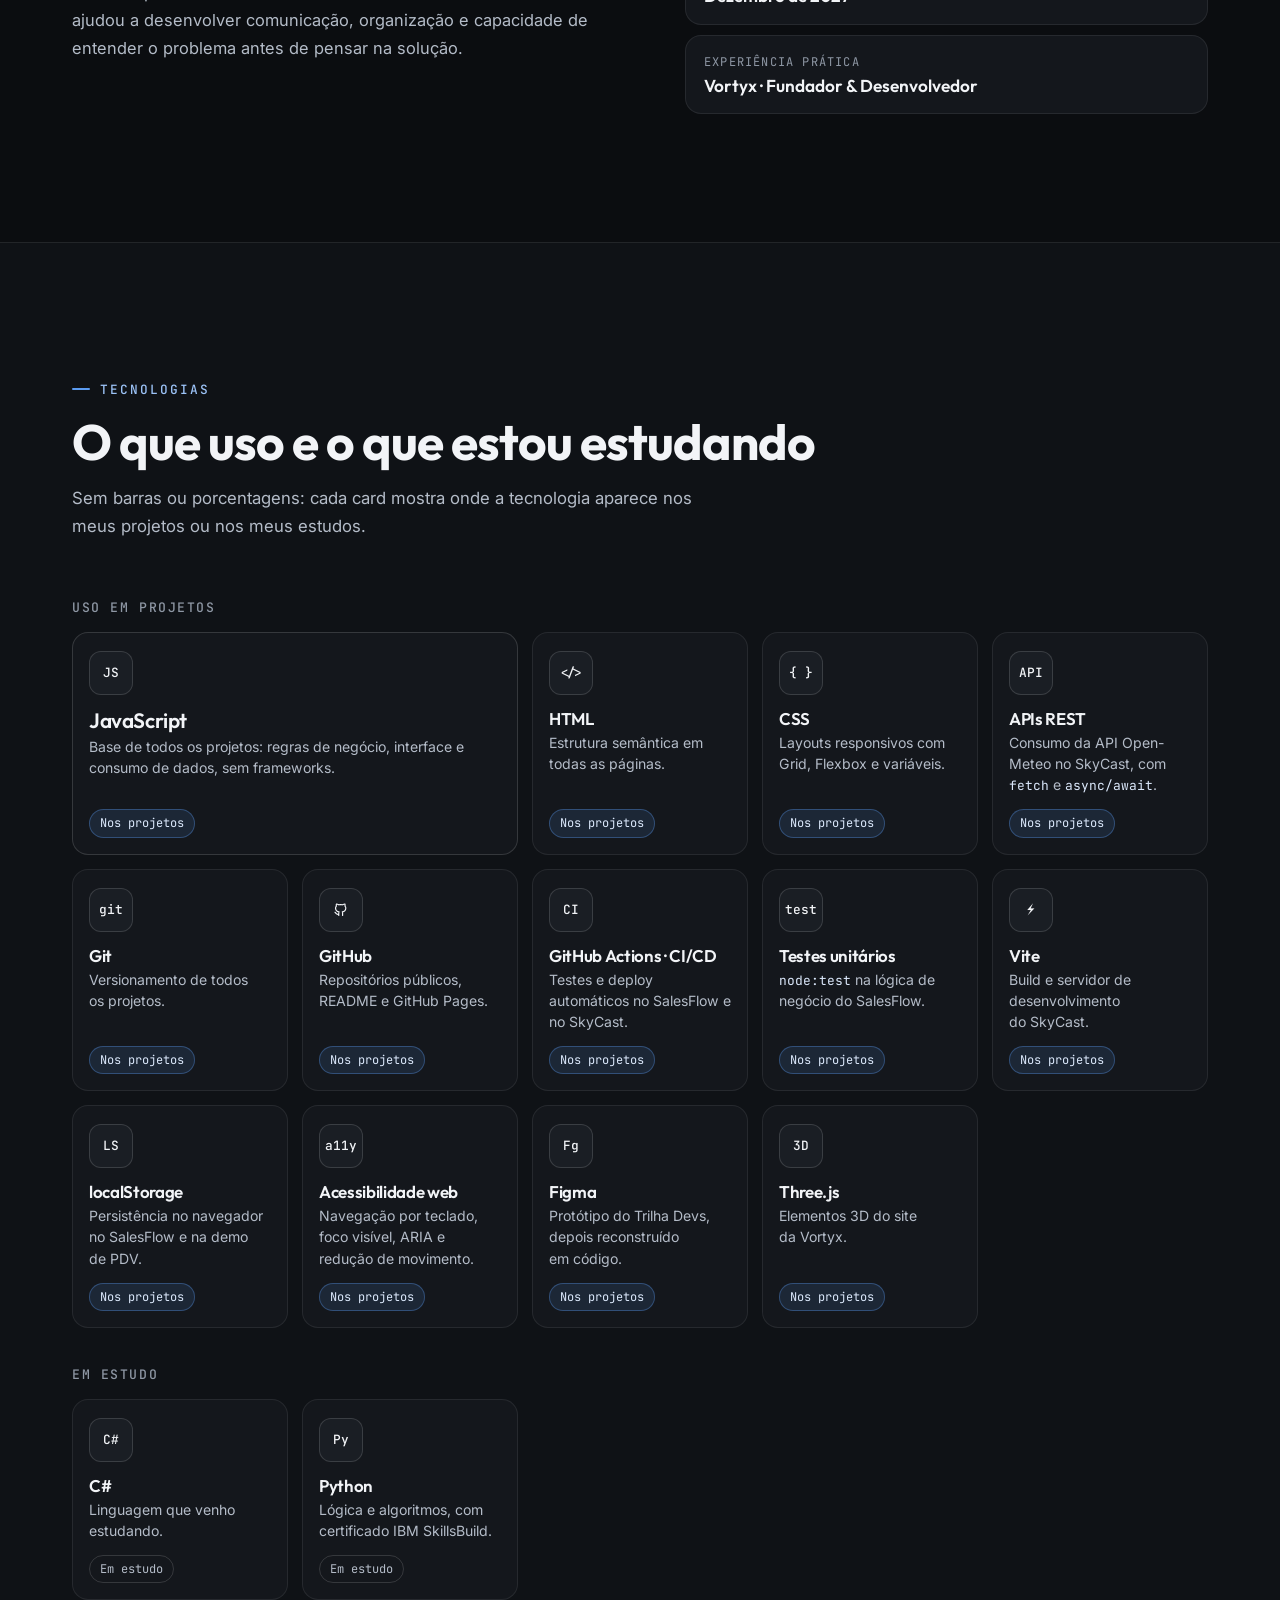
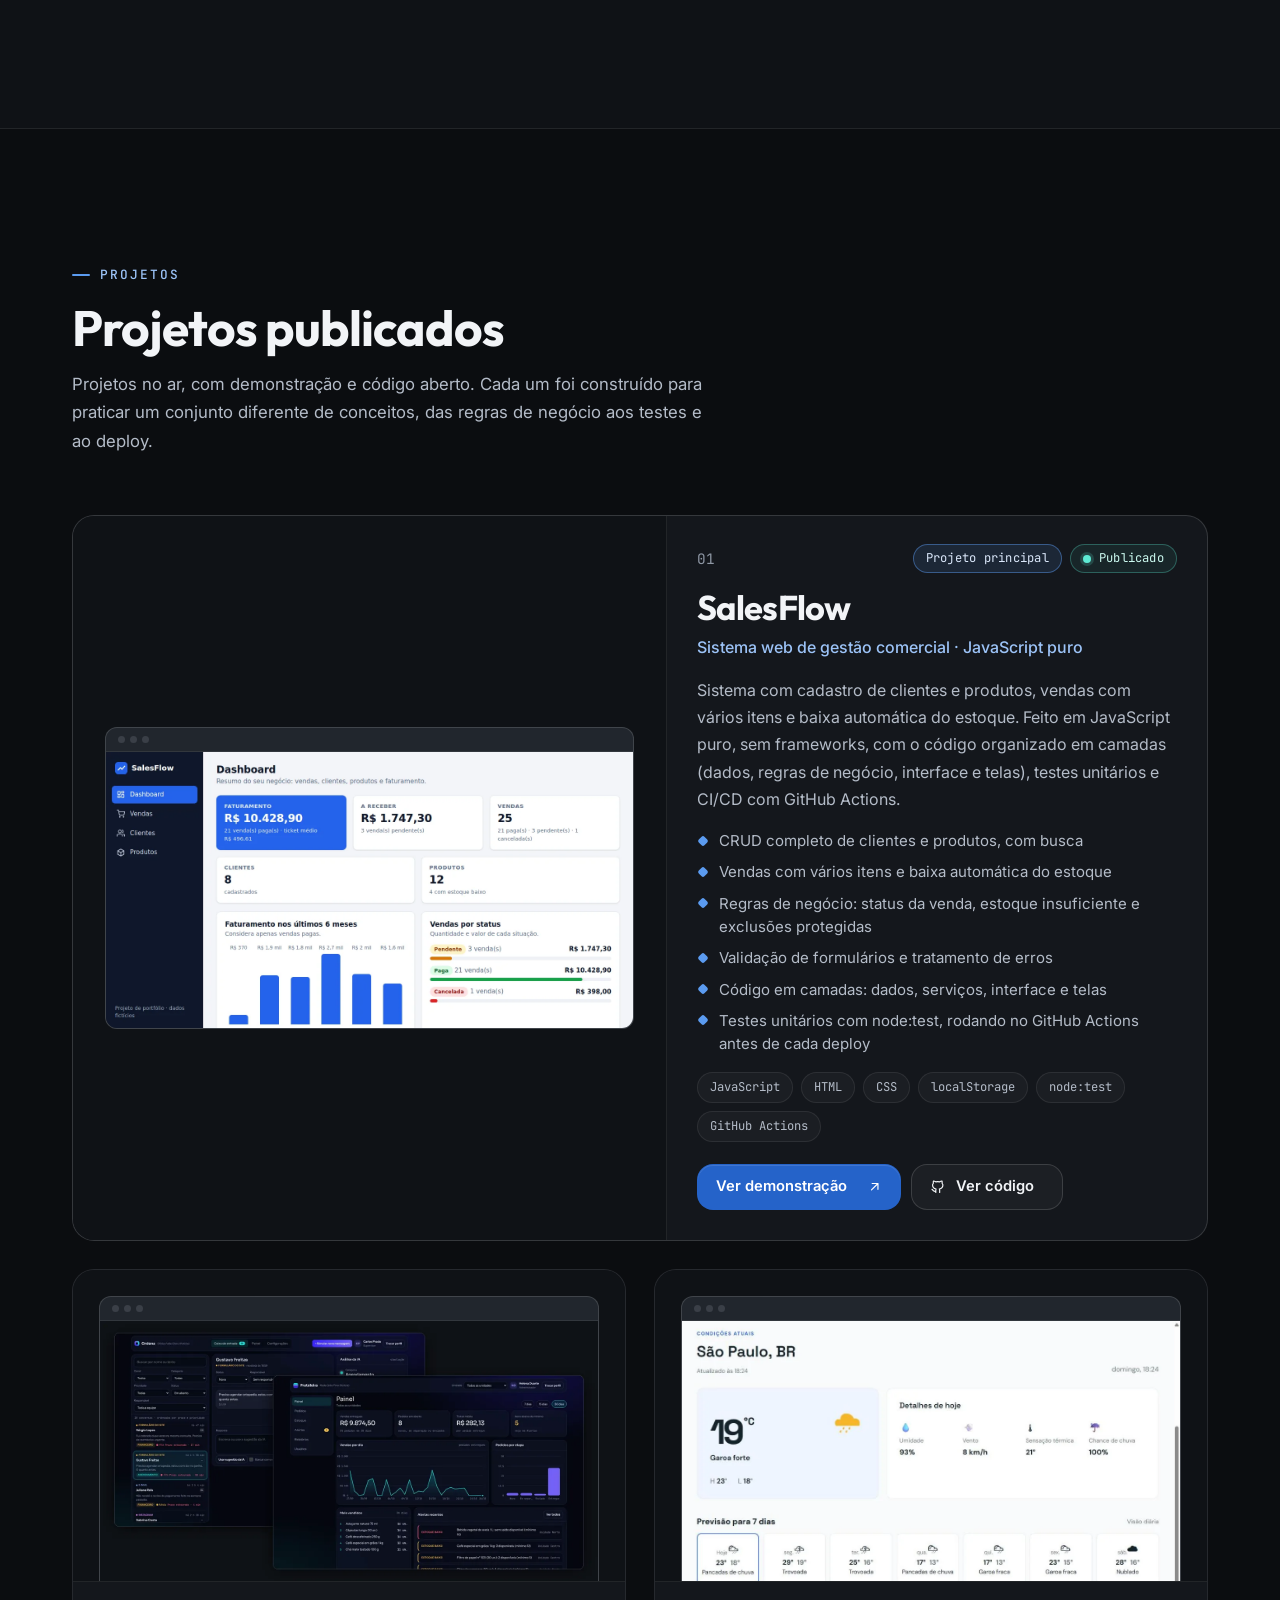
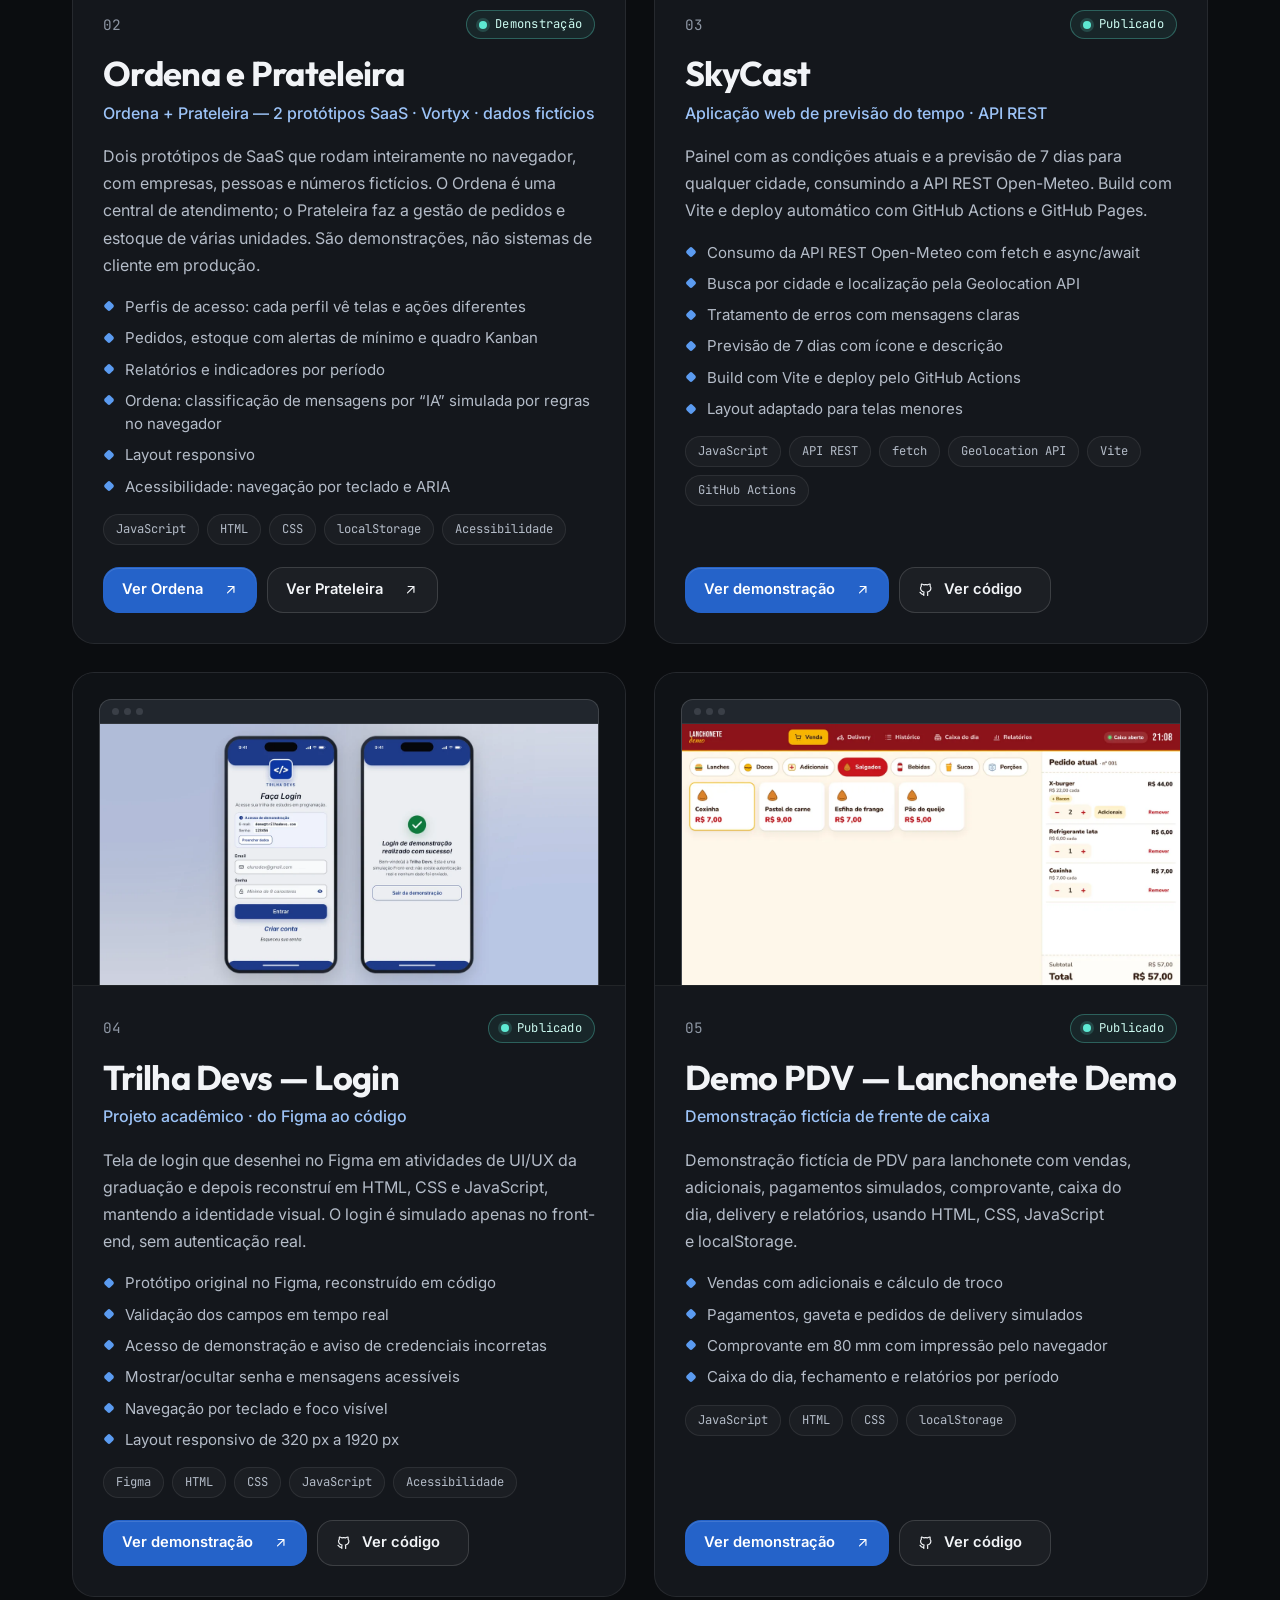
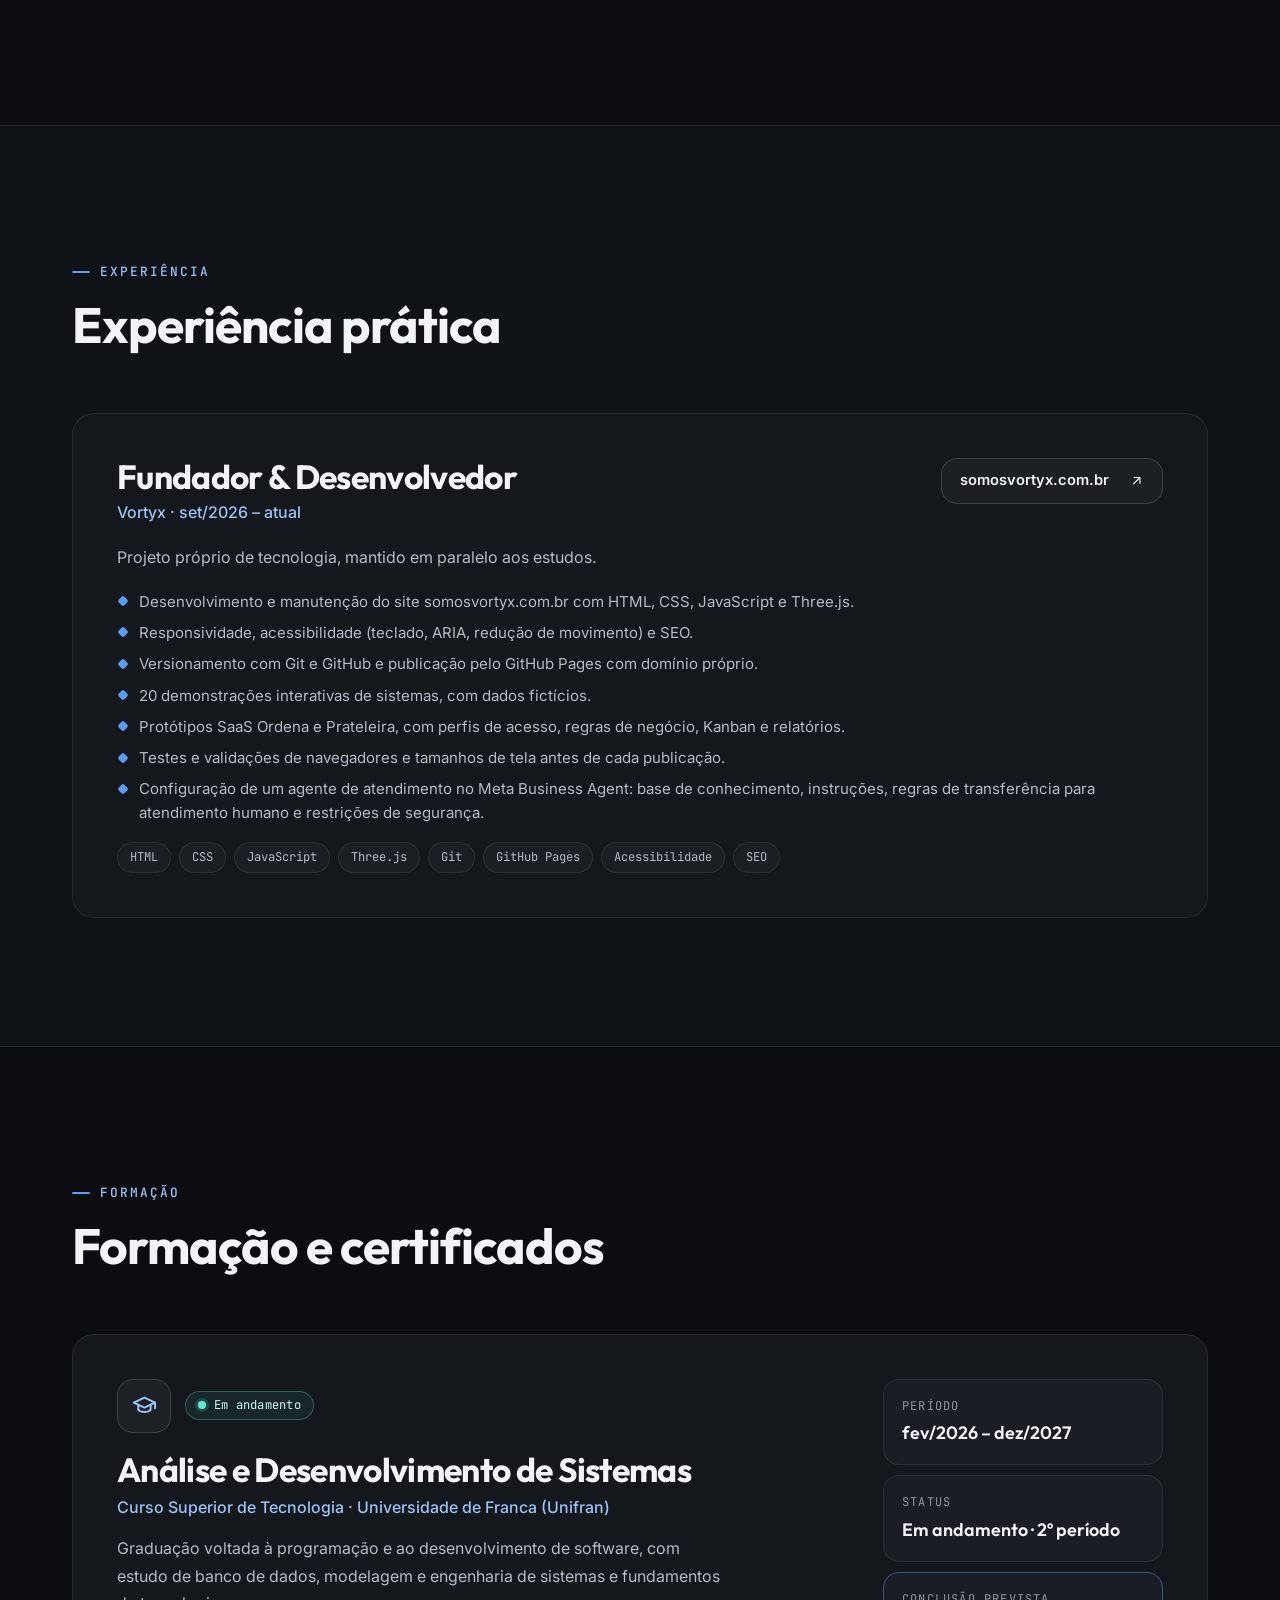
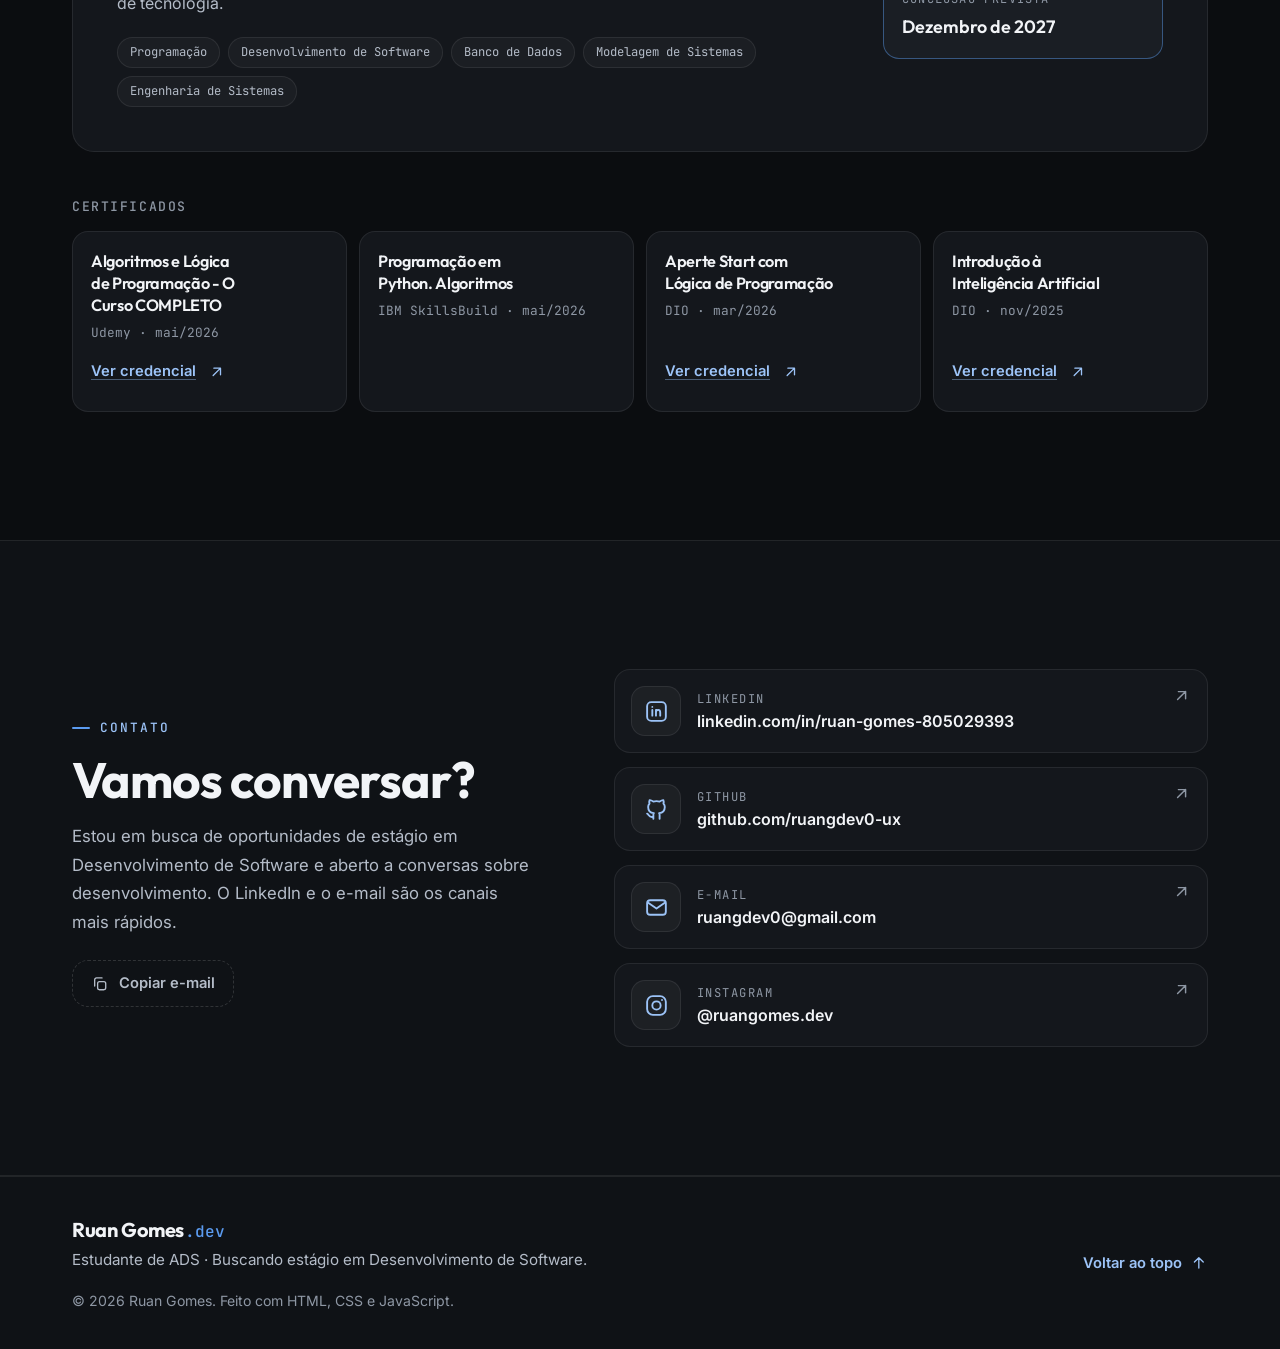
==== commit eb33519c: "feat: remove WhatsApp do contato e atualiza metadados de compartilhamento" ====
--- a/index.html
+++ b/index.html
@@ -18,15 +18,16 @@
   <meta property="og:title" content="Ruan Gomes | Estudante de ADS · Estágio em Desenvolvimento de Software">
   <meta property="og:description" content="Estudante de ADS em busca de estágio em Desenvolvimento de Software. Projetos publicados com JavaScript, APIs REST, Git/GitHub, testes e CI/CD.">
   <meta property="og:url" content="https://ruangdev0-ux.github.io/ruan-gomes-dev/">
-  <meta property="og:image" content="https://ruangdev0-ux.github.io/ruan-gomes-dev/assets/images/og-image.png?v=2">
+  <meta property="og:image" content="https://ruangdev0-ux.github.io/ruan-gomes-dev/assets/images/og-image.png?v=3">
+  <meta property="og:image:type" content="image/png">
   <meta property="og:image:width" content="1200">
   <meta property="og:image:height" content="630">
-  <meta property="og:image:alt" content="Ruan Gomes.dev — Desenvolvimento, Tecnologia e Projetos, com a foto de Ruan Gomes">
+  <meta property="og:image:alt" content="Ruan Gomes — Estudante de ADS · Desenvolvimento de Software. JavaScript, APIs, Git/GitHub, testes e CI/CD, com a foto de Ruan Gomes">
   <meta name="twitter:card" content="summary_large_image">
   <meta name="twitter:title" content="Ruan Gomes | Estudante de ADS · Estágio em Desenvolvimento de Software">
   <meta name="twitter:description" content="Estudante de ADS em busca de estágio em Desenvolvimento de Software. Projetos publicados com JavaScript, APIs REST, Git/GitHub, testes e CI/CD.">
-  <meta name="twitter:image" content="https://ruangdev0-ux.github.io/ruan-gomes-dev/assets/images/og-image.png?v=2">
-  <meta name="twitter:image:alt" content="Ruan Gomes.dev — Desenvolvimento, Tecnologia e Projetos, com a foto de Ruan Gomes">
+  <meta name="twitter:image" content="https://ruangdev0-ux.github.io/ruan-gomes-dev/assets/images/og-image.png?v=3">
+  <meta name="twitter:image:alt" content="Ruan Gomes — Estudante de ADS · Desenvolvimento de Software. JavaScript, APIs, Git/GitHub, testes e CI/CD, com a foto de Ruan Gomes">
 
   <link rel="icon" href="assets/icons/favicon.svg" type="image/svg+xml">
   <link rel="icon" href="assets/icons/favicon-32.png" sizes="32x32" type="image/png">
@@ -38,7 +39,7 @@
   <link rel="preconnect" href="https://fonts.gstatic.com" crossorigin>
   <link rel="stylesheet" href="https://fonts.googleapis.com/css2?family=Inter:wght@400;500;600&family=JetBrains+Mono:wght@400;500&family=Outfit:wght@500;600;700;800&display=swap">
 
-  <link rel="stylesheet" href="css/style.css?v=3">
+  <link rel="stylesheet" href="css/style.css?v=4">
 </head>
 
 <body>
@@ -49,7 +50,6 @@
     <symbol id="i-github" viewBox="0 0 24 24"><path d="M9 19c-4.3 1.4-4.3-2.5-6-3m12 5v-3.5c0-1 .1-1.4-.5-2 2.8-.3 5.5-1.4 5.5-6a4.6 4.6 0 0 0-1.3-3.2 4.2 4.2 0 0 0-.1-3.2s-1.1-.3-3.5 1.3a12.3 12.3 0 0 0-6.2 0C6.5 2.8 5.4 3.1 5.4 3.1a4.2 4.2 0 0 0-.1 3.2A4.6 4.6 0 0 0 4 9.5c0 4.6 2.7 5.7 5.5 6-.6.6-.6 1.2-.5 2V21"/></symbol>
     <symbol id="i-linkedin" viewBox="0 0 24 24"><rect x="3" y="3" width="18" height="18" rx="4"/><path d="M8 10.5V16M8 7.6v.01M11.5 16v-3.1c0-1.5.9-2.4 2.1-2.4s2 .9 2 2.4V16M11.5 10.5V16"/></symbol>
     <symbol id="i-instagram" viewBox="0 0 24 24"><rect x="3" y="3" width="18" height="18" rx="5.5"/><circle cx="12" cy="12" r="4"/><path d="M17.3 6.7v.01"/></symbol>
-    <symbol id="i-whatsapp" viewBox="0 0 24 24"><path d="M3.5 20.5 4.8 16A8.5 8.5 0 1 1 8 19.2z"/><path d="M9.2 8.6c.2-.5.5-.6.8-.6h.5c.2 0 .4.1.5.4l.7 1.6c.1.2 0 .5-.1.6l-.5.6c-.1.2-.1.4 0 .6.6 1 1.4 1.8 2.4 2.4.2.1.4.1.6 0l.6-.5c.2-.1.4-.2.6-.1l1.6.7c.3.1.4.3.4.5v.5c0 .3-.2.6-.6.8-.6.3-1.4.4-2.3.1a9 9 0 0 1-4.9-4.9c-.3-.9-.2-1.7.1-2.3z"/></symbol>
     <symbol id="i-copy" viewBox="0 0 24 24"><rect x="9" y="9" width="11" height="11" rx="2.5"/><path d="M5 15V6.5A2.5 2.5 0 0 1 7.5 4H15"/></symbol>
     <symbol id="i-check" viewBox="0 0 24 24"><path d="m5 12.5 4.5 4.5L19 7.5"/></symbol>
     <symbol id="i-cap" viewBox="0 0 24 24"><path d="M2.5 9.5 12 5l9.5 4.5L12 14z"/><path d="M6.5 11.5V16c3 2.5 8 2.5 11 0v-4.5M21.5 9.5v5"/></symbol>
@@ -549,17 +549,6 @@
             </a>
           </li>
           <li data-animate>
-            <a class="channel" href="https://wa.me/5519981148489?text=Ol%C3%A1%2C%20Ruan!%20Vi%20seu%20portf%C3%B3lio%20e%20gostaria%20de%20conversar%20com%20voc%C3%AA." target="_blank" rel="noopener noreferrer">
-              <span class="channel__icon" aria-hidden="true"><svg class="icon"><use href="#i-whatsapp"/></svg></span>
-              <span class="channel__body">
-                <span class="channel__name">WhatsApp</span>
-                <span class="channel__value">Fale comigo</span>
-              </span>
-              <span class="sr-only">(abre em nova aba)</span>
-              <svg class="icon channel__arrow" aria-hidden="true"><use href="#i-arrow-up-right"/></svg>
-            </a>
-          </li>
-          <li data-animate>
             <a class="channel" href="https://www.instagram.com/ruangomes.dev/" target="_blank" rel="noopener noreferrer">
               <span class="channel__icon" aria-hidden="true"><svg class="icon"><use href="#i-instagram"/></svg></span>
               <span class="channel__body">
@@ -590,7 +579,7 @@
     </div>
   </footer>
 
-  <script src="js/projects.js?v=3"></script>
-  <script src="js/script.js?v=3"></script>
+  <script src="js/projects.js?v=4"></script>
+  <script src="js/script.js?v=4"></script>
 </body>
 </html>
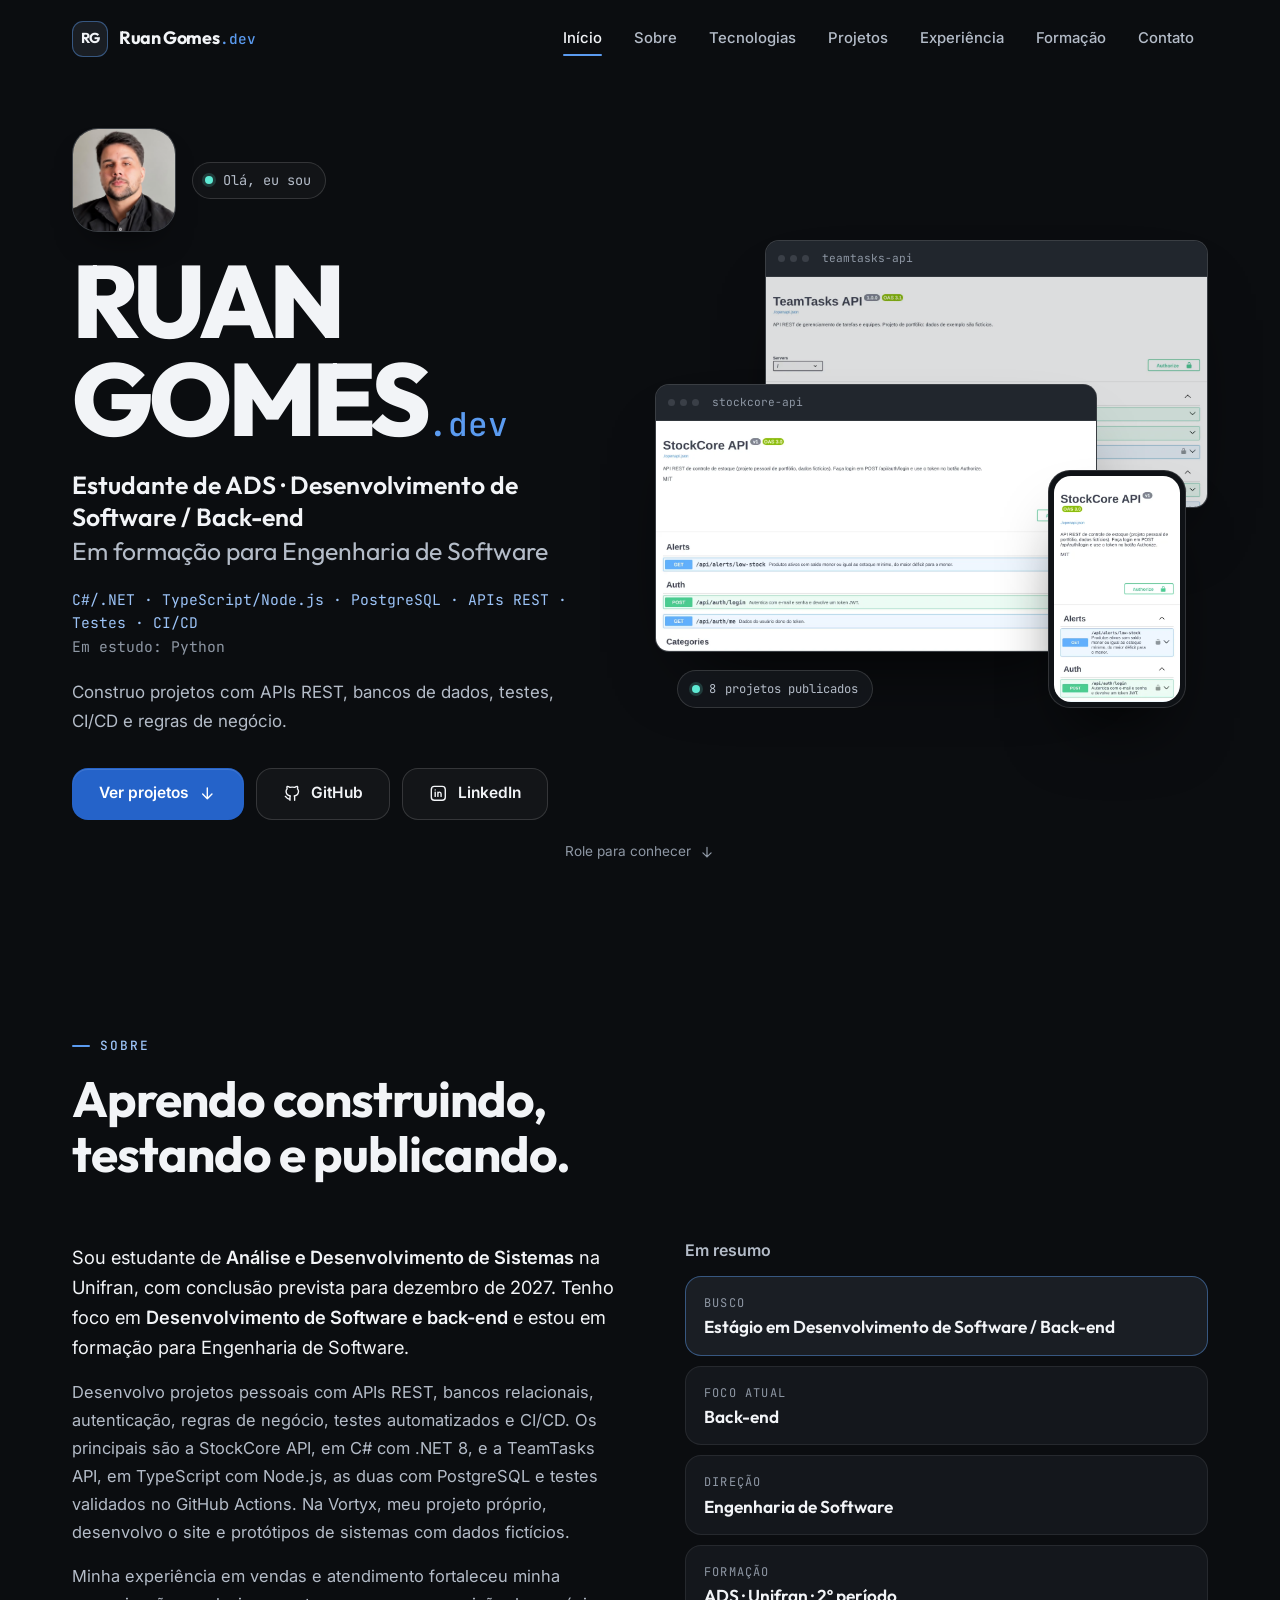
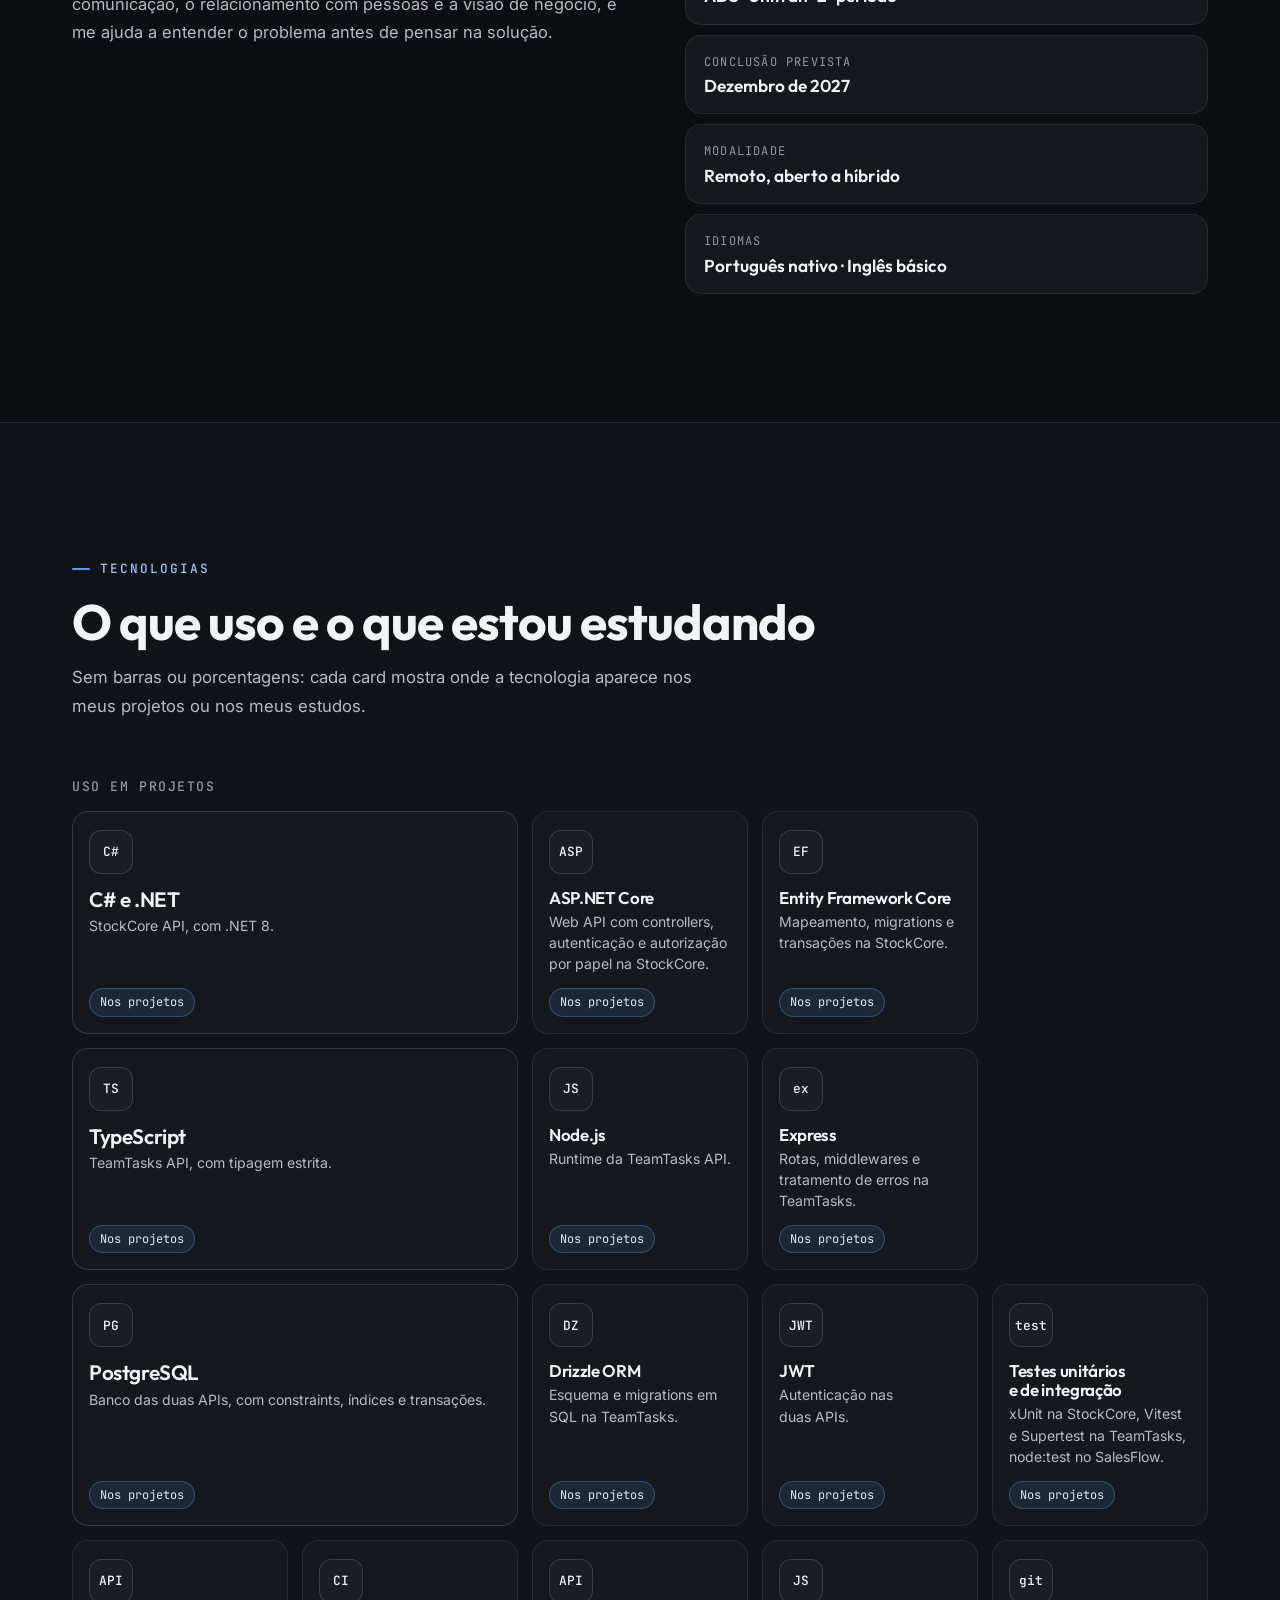
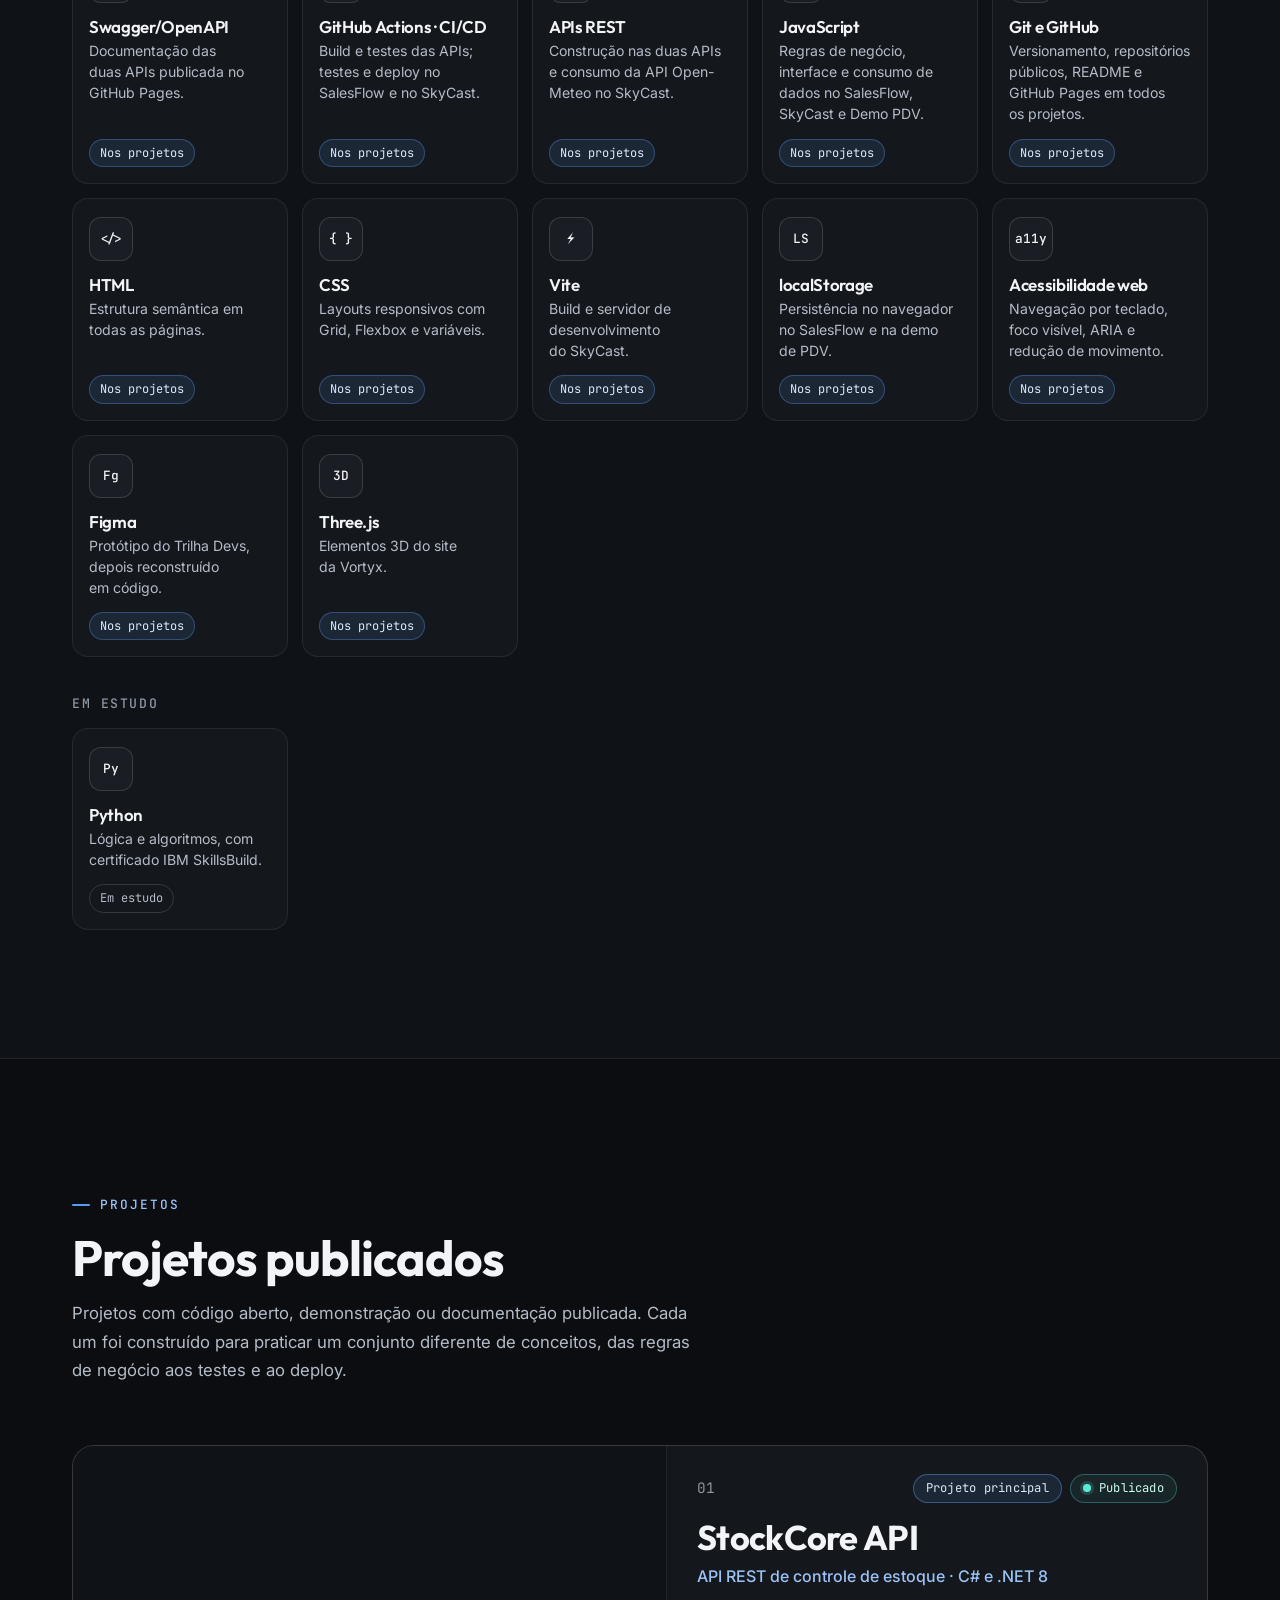
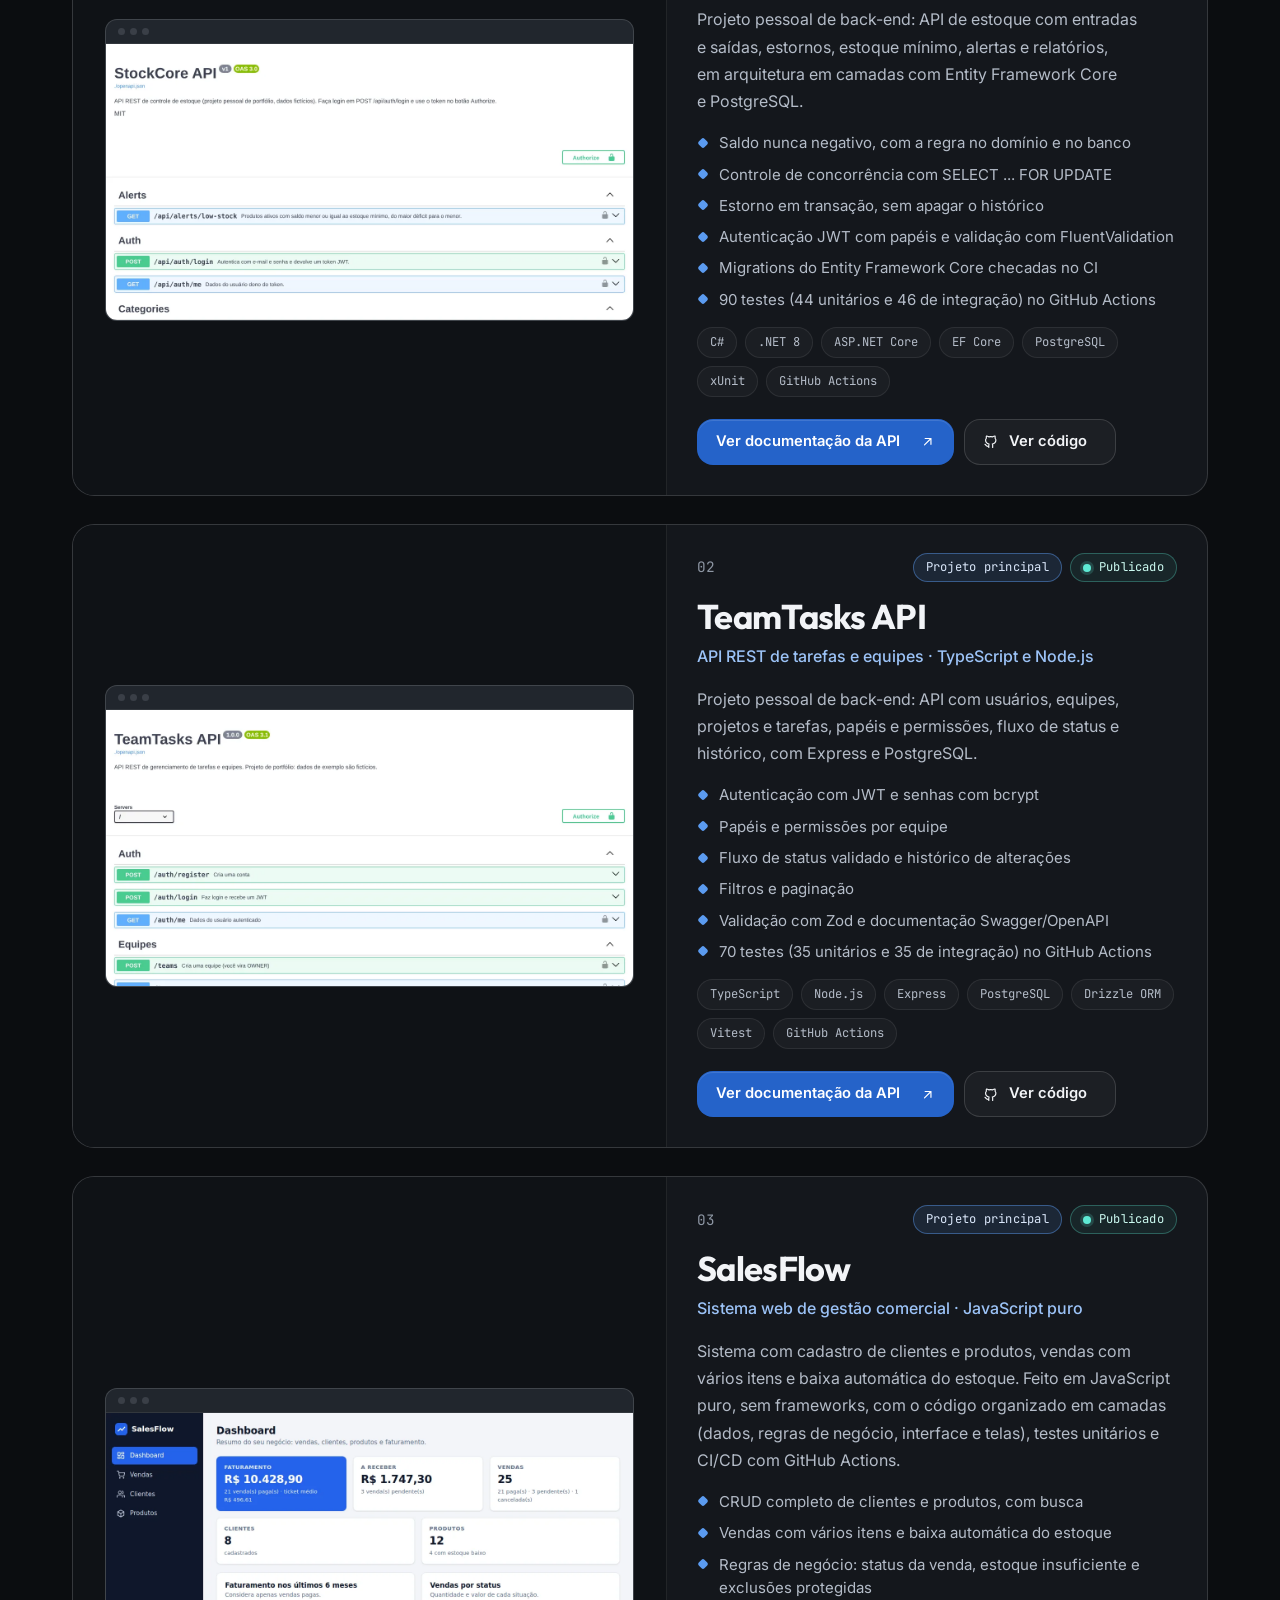
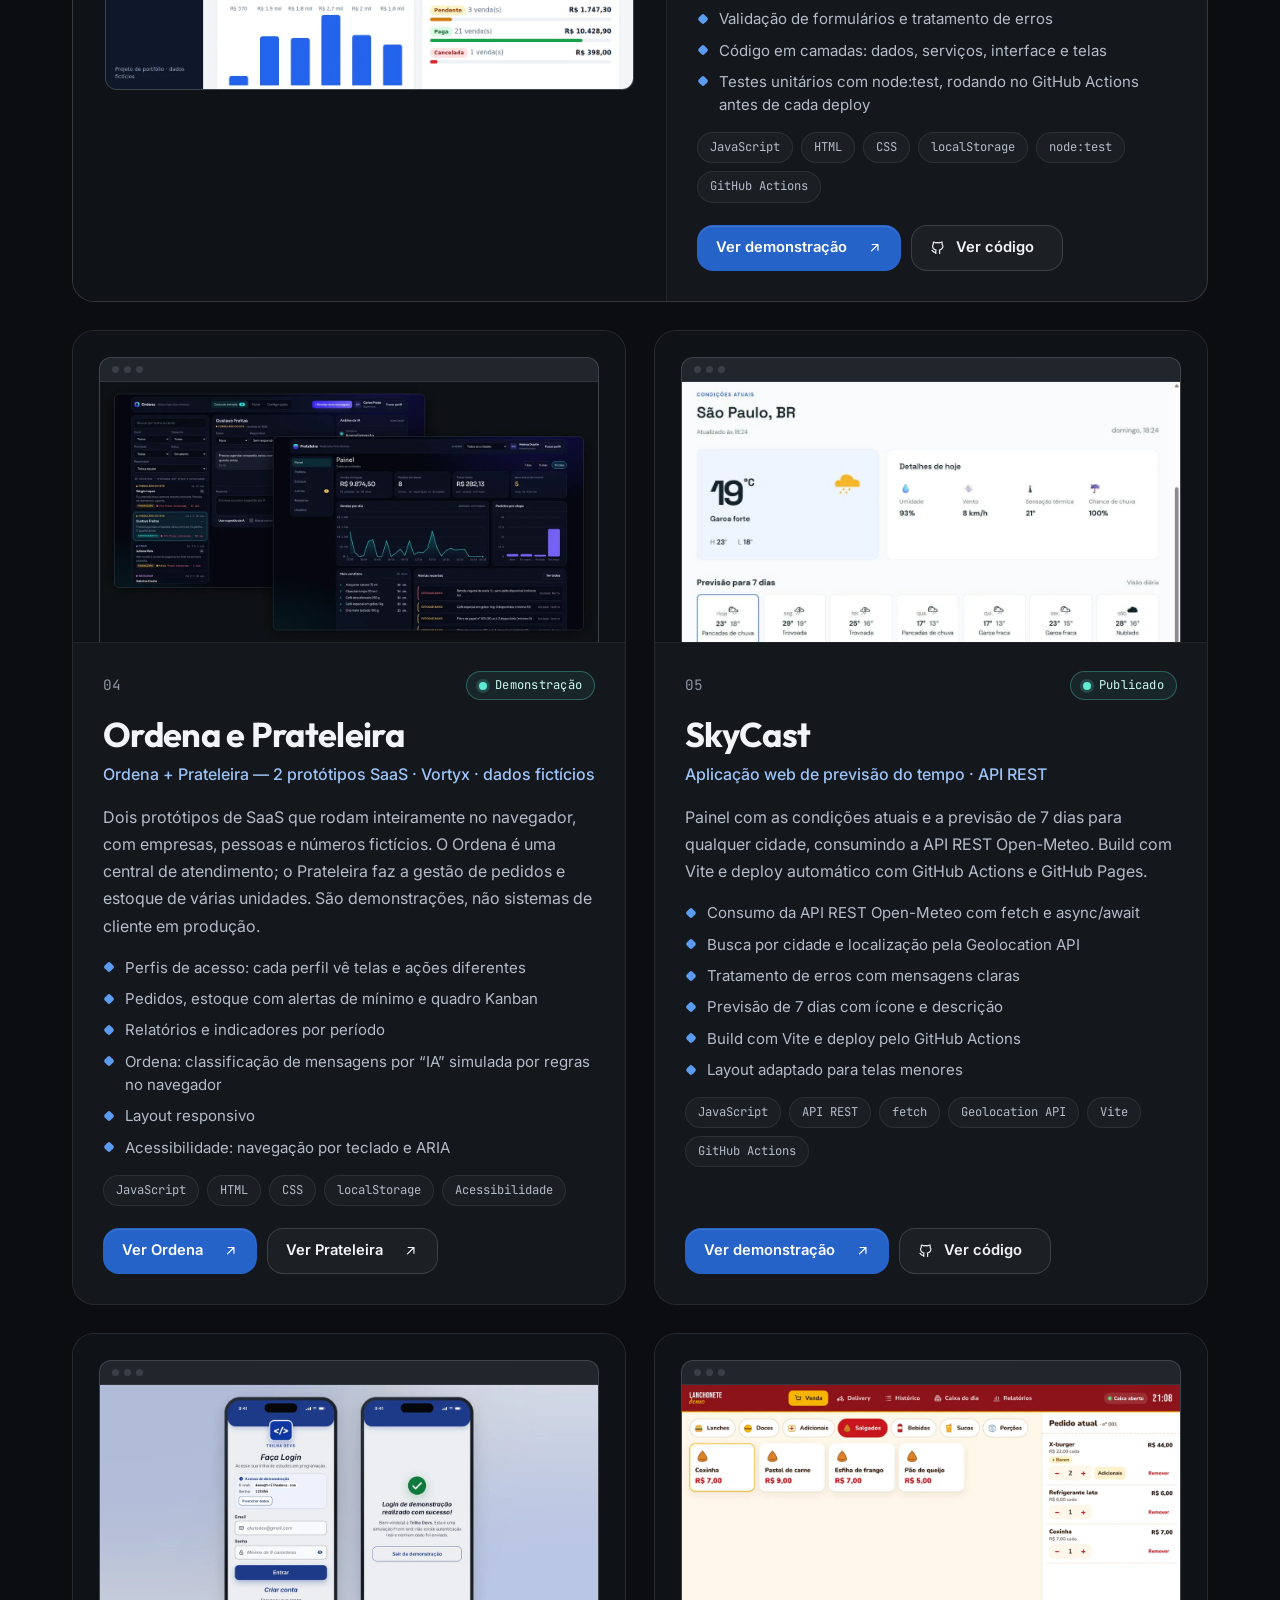
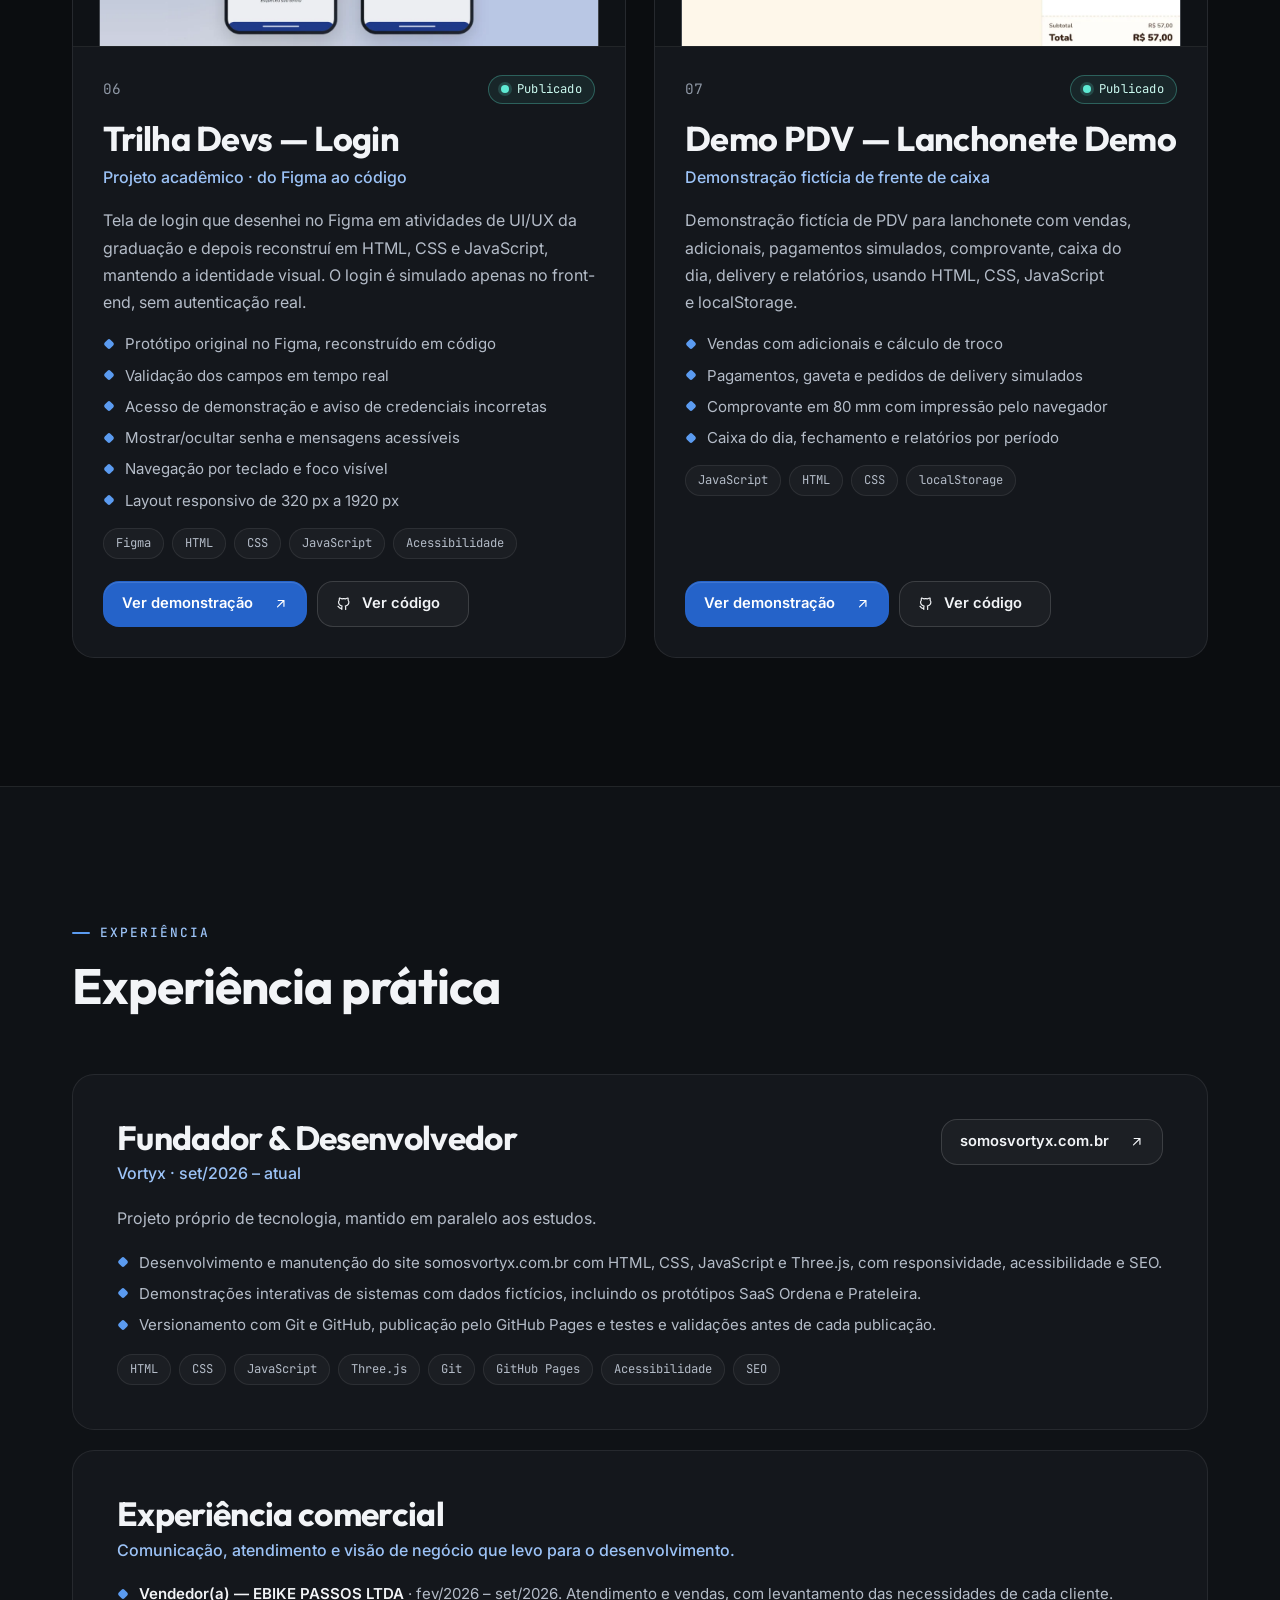
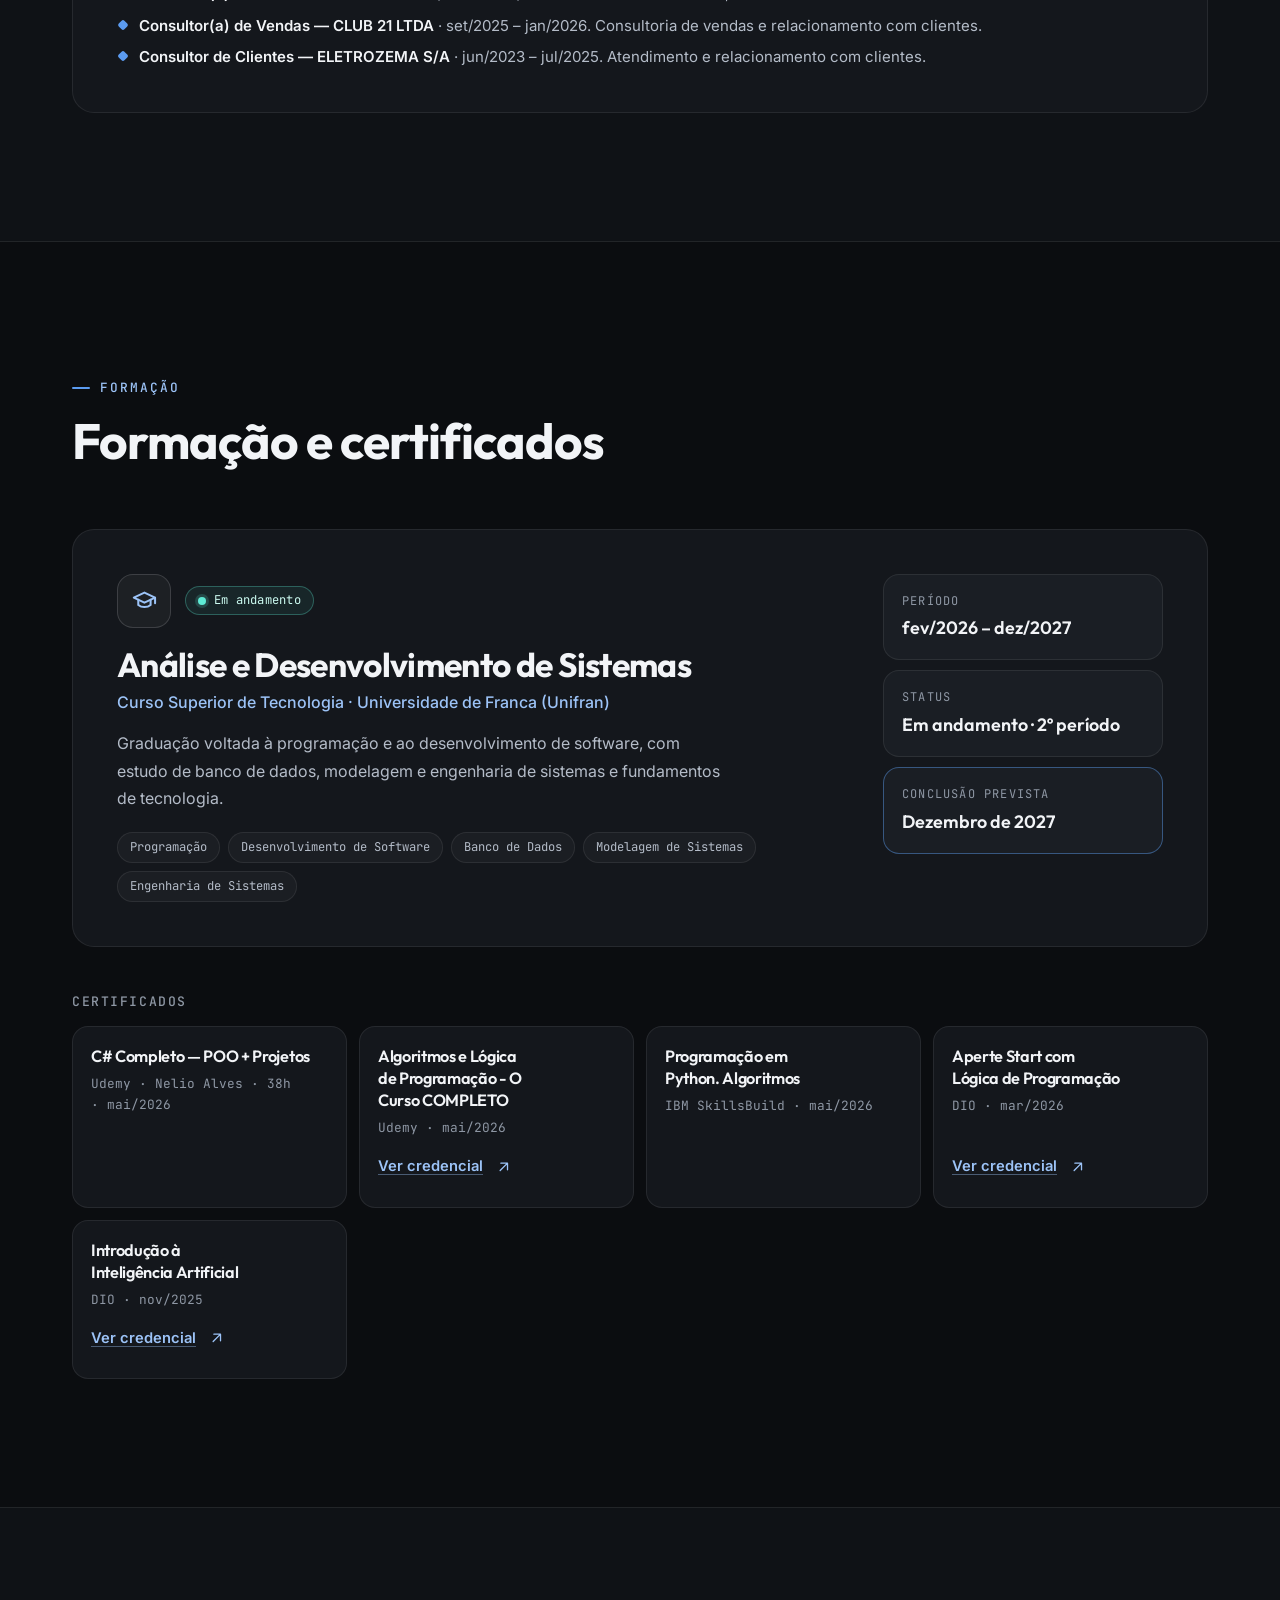
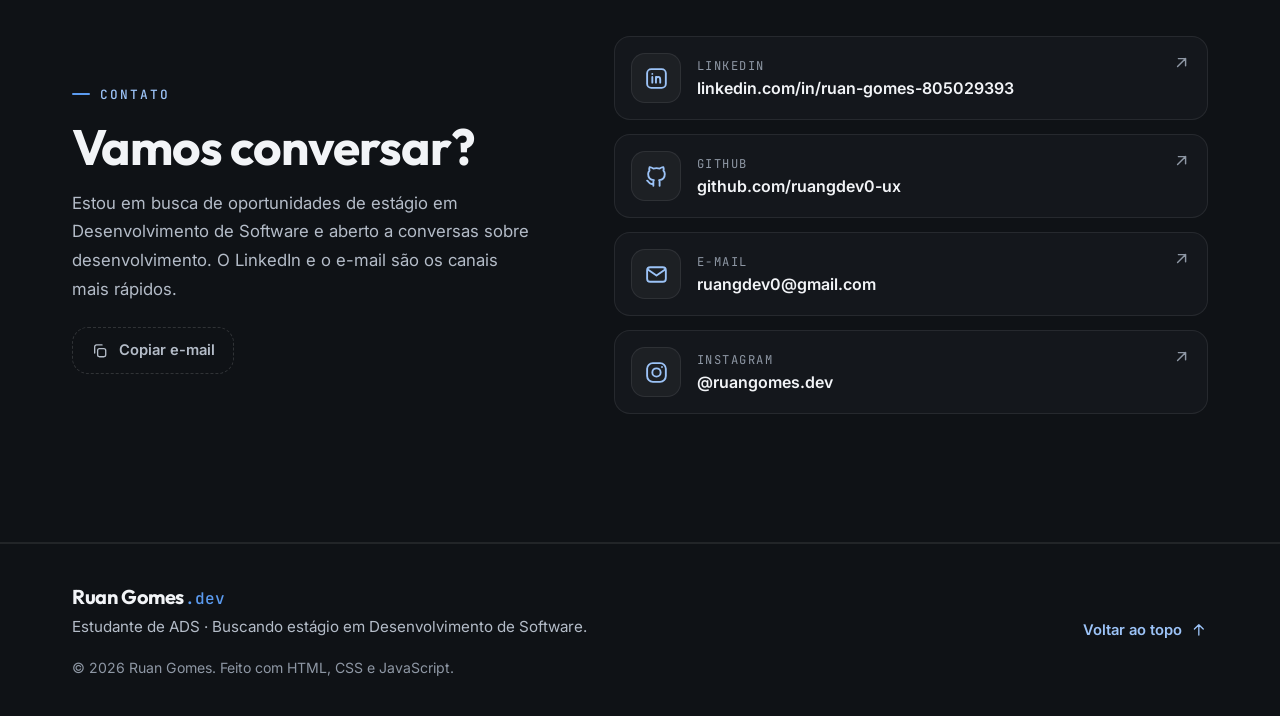
==== commit c1625098: "feat: StockCore API e TeamTasks API em destaque e posicionamento em back-end" ====
--- a/index.html
+++ b/index.html
@@ -4,8 +4,8 @@
   <meta charset="UTF-8">
   <meta name="viewport" content="width=device-width, initial-scale=1, viewport-fit=cover">
 
-  <title>Ruan Gomes | Estudante de ADS · Estágio em Desenvolvimento de Software</title>
-  <meta name="description" content="Portfólio de Ruan Gomes, estudante de Análise e Desenvolvimento de Sistemas (Unifran) em busca de estágio em Desenvolvimento de Software. Projetos em JavaScript com APIs REST, testes e CI/CD, código aberto no GitHub.">
+  <title>Ruan Gomes · Estudante de ADS · Desenvolvimento de Software e Back-end</title>
+  <meta name="description" content="Estudante de ADS com foco em back-end: projetos com C#/.NET, TypeScript/Node.js, PostgreSQL, testes e CI/CD.">
   <meta name="author" content="Ruan Gomes">
   <meta name="theme-color" content="#0b0d10">
   <meta name="color-scheme" content="dark">
@@ -15,8 +15,8 @@
   <meta property="og:type" content="website">
   <meta property="og:locale" content="pt_BR">
   <meta property="og:site_name" content="Ruan Gomes.dev">
-  <meta property="og:title" content="Ruan Gomes | Estudante de ADS · Estágio em Desenvolvimento de Software">
-  <meta property="og:description" content="Estudante de ADS em busca de estágio em Desenvolvimento de Software. Projetos publicados com JavaScript, APIs REST, Git/GitHub, testes e CI/CD.">
+  <meta property="og:title" content="Ruan Gomes · Estudante de ADS · Desenvolvimento de Software e Back-end">
+  <meta property="og:description" content="Estudante de ADS com foco em back-end: projetos com C#/.NET, TypeScript/Node.js, PostgreSQL, testes e CI/CD.">
   <meta property="og:url" content="https://ruangdev0-ux.github.io/ruan-gomes-dev/">
   <meta property="og:image" content="https://ruangdev0-ux.github.io/ruan-gomes-dev/assets/images/og-image.png?v=3">
   <meta property="og:image:type" content="image/png">
@@ -105,20 +105,19 @@
           </h1>
 
           <p class="hero__role" data-animate>
-            <span>Estudante de ADS</span>
-            <span class="hero__role-alt">Buscando estágio em Desenvolvimento de Software</span>
+            <span>Estudante de ADS · Desenvolvimento de Software / Back-end</span>
+            <span class="hero__role-alt">Em formação para Engenharia de Software</span>
           </p>
 
           <div class="hero__stack" data-animate>
             <p class="hero__stack-line">
-              <span class="sr-only">Tecnologias: </span>JavaScript<span aria-hidden="true"> · </span>APIs REST<span aria-hidden="true"> · </span>Git/GitHub<span aria-hidden="true"> · </span>Testes<span aria-hidden="true"> · </span>CI/CD
+              <span class="sr-only">Tecnologias: </span>C#/.NET<span aria-hidden="true"> · </span>TypeScript/Node.js<span aria-hidden="true"> · </span>PostgreSQL<span aria-hidden="true"> · </span>APIs REST<span aria-hidden="true"> · </span>Testes<span aria-hidden="true"> · </span>CI/CD
             </p>
-            <p class="hero__stack-study">Em estudo: C#<span aria-hidden="true"> · </span>Python</p>
+            <p class="hero__stack-study">Em estudo: Python</p>
           </div>
 
           <p class="hero__lead" data-animate>
-            Construo projetos práticos, publico o código, escrevo testes e versiono cada etapa.
-            Meu maior interesse é desenvolvimento e back-end.
+            Construo projetos com APIs REST, bancos de dados, testes, CI/CD e regras de negócio.
           </p>
 
           <div class="hero__actions" data-animate>
@@ -148,19 +147,19 @@
         <!-- Vitrine visual com capturas reais dos projetos publicados -->
         <div class="showcase" data-animate aria-hidden="true">
           <div class="showcase__window showcase__window--back">
-            <div class="showcase__bar"><i></i><i></i><i></i><span>skycast</span></div>
-            <img src="assets/images/skycast.webp" alt="" width="1150" height="666" decoding="async">
+            <div class="showcase__bar"><i></i><i></i><i></i><span>teamtasks-api</span></div>
+            <img src="assets/images/teamtasks-api.webp" alt="" width="1280" height="670" decoding="async">
           </div>
           <div class="showcase__window showcase__window--front">
-            <div class="showcase__bar"><i></i><i></i><i></i><span>salesflow</span></div>
-            <img src="assets/images/salesflow.webp" alt="" width="1280" height="670" decoding="async">
+            <div class="showcase__bar"><i></i><i></i><i></i><span>stockcore-api</span></div>
+            <img src="assets/images/stockcore-api.webp" alt="" width="1280" height="670" decoding="async">
           </div>
           <div class="showcase__phone">
-            <img src="assets/images/salesflow-mobile.webp" alt="" width="390" height="844" decoding="async">
+            <img src="assets/images/stockcore-api-mobile.webp" alt="" width="390" height="844" decoding="async">
           </div>
           <p class="showcase__tag">
             <span class="status-dot"></span>
-            <span id="projects-count">6</span> projetos publicados
+            <span id="projects-count">8</span> projetos publicados
           </p>
         </div>
       </div>
@@ -183,20 +182,18 @@
           <div class="about__story" data-animate>
             <p class="about__intro">
               Sou estudante de <strong>Análise e Desenvolvimento de Sistemas</strong> na Unifran, com conclusão
-              prevista para dezembro de 2027, e busco um <strong>estágio em Desenvolvimento de Software</strong>.
-              Meu maior interesse é desenvolvimento e back-end.
+              prevista para dezembro de 2027. Tenho foco em <strong>Desenvolvimento de Software e back-end</strong>
+              e estou em formação para Engenharia de Software.
             </p>
             <p>
-              Aprendo principalmente com projetos práticos. Trabalho com JavaScript, consumo de APIs REST,
-              Git e GitHub, testes unitários e CI/CD com GitHub Actions, e hoje estudo C# e Python.
+              Desenvolvo projetos pessoais com APIs REST, bancos relacionais, autenticação, regras de negócio,
+              testes automatizados e CI/CD. Os principais são a StockCore API, em C# com .NET 8, e a TeamTasks API,
+              em TypeScript com Node.js, as duas com PostgreSQL e testes validados no GitHub Actions. Na Vortyx,
+              meu projeto próprio, desenvolvo o site e protótipos de sistemas com dados fictícios.
             </p>
             <p>
-              Na Vortyx, meu projeto próprio de tecnologia, desenvolvo e mantenho o site e protótipos de
-              sistemas com dados fictícios, levando cada etapa do requisito à publicação.
-            </p>
-            <p>
-              Minha experiência anterior com atendimento e vendas também me ajudou a desenvolver comunicação,
-              organização e capacidade de entender o problema antes de pensar na solução.
+              Minha experiência em vendas e atendimento fortaleceu minha comunicação, o relacionamento com pessoas
+              e a visão de negócio, e me ajuda a entender o problema antes de pensar na solução.
             </p>
           </div>
 
@@ -205,11 +202,15 @@
             <dl class="facts">
               <div class="fact fact--highlight">
                 <dt>Busco</dt>
-                <dd>Estágio em Desenvolvimento de Software</dd>
+                <dd>Estágio em Desenvolvimento de Software / Back-end</dd>
               </div>
               <div class="fact">
-                <dt>Interesse principal</dt>
-                <dd>Desenvolvimento e back-end</dd>
+                <dt>Foco atual</dt>
+                <dd>Back-end</dd>
+              </div>
+              <div class="fact">
+                <dt>Direção</dt>
+                <dd>Engenharia de Software</dd>
               </div>
               <div class="fact">
                 <dt>Formação</dt>
@@ -220,8 +221,12 @@
                 <dd>Dezembro de 2027</dd>
               </div>
               <div class="fact">
-                <dt>Experiência prática</dt>
-                <dd>Vortyx · Fundador &amp; Desenvolvedor</dd>
+                <dt>Modalidade</dt>
+                <dd>Remoto, aberto a híbrido</dd>
+              </div>
+              <div class="fact">
+                <dt>Idiomas</dt>
+                <dd>Português nativo · Inglês básico</dd>
               </div>
             </dl>
           </div>
@@ -244,9 +249,93 @@
         <h3 class="stack__title" data-animate>Uso em projetos</h3>
         <ul class="stack">
           <li class="tech tech--feature" data-animate>
+            <span class="tech__logo" aria-hidden="true">C#</span>
+            <h4 class="tech__name">C# e .NET</h4>
+            <p class="tech__use">StockCore API, com .NET 8.</p>
+            <span class="tech__tag tech__tag--used">Nos projetos</span>
+          </li>
+          <li class="tech" data-animate>
+            <span class="tech__logo" aria-hidden="true">ASP</span>
+            <h4 class="tech__name">ASP.NET Core</h4>
+            <p class="tech__use">Web API com controllers, autenticação e autorização por papel na StockCore.</p>
+            <span class="tech__tag tech__tag--used">Nos projetos</span>
+          </li>
+          <li class="tech" data-animate>
+            <span class="tech__logo" aria-hidden="true">EF</span>
+            <h4 class="tech__name">Entity Framework Core</h4>
+            <p class="tech__use">Mapeamento, migrations e transações na StockCore.</p>
+            <span class="tech__tag tech__tag--used">Nos projetos</span>
+          </li>
+          <li class="tech tech--feature" data-animate>
+            <span class="tech__logo" aria-hidden="true">TS</span>
+            <h4 class="tech__name">TypeScript</h4>
+            <p class="tech__use">TeamTasks API, com tipagem estrita.</p>
+            <span class="tech__tag tech__tag--used">Nos projetos</span>
+          </li>
+          <li class="tech" data-animate>
+            <span class="tech__logo" aria-hidden="true">JS</span>
+            <h4 class="tech__name">Node.js</h4>
+            <p class="tech__use">Runtime da TeamTasks API.</p>
+            <span class="tech__tag tech__tag--used">Nos projetos</span>
+          </li>
+          <li class="tech" data-animate>
+            <span class="tech__logo" aria-hidden="true">ex</span>
+            <h4 class="tech__name">Express</h4>
+            <p class="tech__use">Rotas, middlewares e tratamento de erros na TeamTasks.</p>
+            <span class="tech__tag tech__tag--used">Nos projetos</span>
+          </li>
+          <li class="tech tech--feature" data-animate>
+            <span class="tech__logo" aria-hidden="true">PG</span>
+            <h4 class="tech__name">PostgreSQL</h4>
+            <p class="tech__use">Banco das duas APIs, com constraints, índices e transações.</p>
+            <span class="tech__tag tech__tag--used">Nos projetos</span>
+          </li>
+          <li class="tech" data-animate>
+            <span class="tech__logo" aria-hidden="true">DZ</span>
+            <h4 class="tech__name">Drizzle ORM</h4>
+            <p class="tech__use">Esquema e migrations em SQL na TeamTasks.</p>
+            <span class="tech__tag tech__tag--used">Nos projetos</span>
+          </li>
+          <li class="tech" data-animate>
+            <span class="tech__logo" aria-hidden="true">JWT</span>
+            <h4 class="tech__name">JWT</h4>
+            <p class="tech__use">Autenticação nas duas APIs.</p>
+            <span class="tech__tag tech__tag--used">Nos projetos</span>
+          </li>
+          <li class="tech" data-animate>
+            <span class="tech__logo" aria-hidden="true">test</span>
+            <h4 class="tech__name">Testes unitários e de integração</h4>
+            <p class="tech__use">xUnit na StockCore, Vitest e Supertest na TeamTasks, node:test no SalesFlow.</p>
+            <span class="tech__tag tech__tag--used">Nos projetos</span>
+          </li>
+          <li class="tech" data-animate>
+            <span class="tech__logo" aria-hidden="true">API</span>
+            <h4 class="tech__name">Swagger/OpenAPI</h4>
+            <p class="tech__use">Documentação das duas APIs publicada no GitHub Pages.</p>
+            <span class="tech__tag tech__tag--used">Nos projetos</span>
+          </li>
+          <li class="tech" data-animate>
+            <span class="tech__logo" aria-hidden="true">CI</span>
+            <h4 class="tech__name">GitHub Actions · CI/CD</h4>
+            <p class="tech__use">Build e testes das APIs; testes e deploy no SalesFlow e no SkyCast.</p>
+            <span class="tech__tag tech__tag--used">Nos projetos</span>
+          </li>
+          <li class="tech" data-animate>
+            <span class="tech__logo" aria-hidden="true">API</span>
+            <h4 class="tech__name">APIs REST</h4>
+            <p class="tech__use">Construção nas duas APIs e consumo da API Open-Meteo no SkyCast.</p>
+            <span class="tech__tag tech__tag--used">Nos projetos</span>
+          </li>
+          <li class="tech" data-animate>
             <span class="tech__logo" aria-hidden="true">JS</span>
             <h4 class="tech__name">JavaScript</h4>
-            <p class="tech__use">Base de todos os projetos: regras de negócio, interface e consumo de dados, sem frameworks.</p>
+            <p class="tech__use">Regras de negócio, interface e consumo de dados no SalesFlow, SkyCast e Demo PDV.</p>
+            <span class="tech__tag tech__tag--used">Nos projetos</span>
+          </li>
+          <li class="tech" data-animate>
+            <span class="tech__logo" aria-hidden="true">git</span>
+            <h4 class="tech__name">Git e GitHub</h4>
+            <p class="tech__use">Versionamento, repositórios públicos, README e GitHub Pages em todos os projetos.</p>
             <span class="tech__tag tech__tag--used">Nos projetos</span>
           </li>
           <li class="tech" data-animate>
@@ -262,36 +351,6 @@
             <span class="tech__tag tech__tag--used">Nos projetos</span>
           </li>
           <li class="tech" data-animate>
-            <span class="tech__logo" aria-hidden="true">API</span>
-            <h4 class="tech__name">APIs REST</h4>
-            <p class="tech__use">Consumo da API Open-Meteo no SkyCast, com <code>fetch</code> e <code>async/await</code>.</p>
-            <span class="tech__tag tech__tag--used">Nos projetos</span>
-          </li>
-          <li class="tech" data-animate>
-            <span class="tech__logo" aria-hidden="true">git</span>
-            <h4 class="tech__name">Git</h4>
-            <p class="tech__use">Versionamento de todos os projetos.</p>
-            <span class="tech__tag tech__tag--used">Nos projetos</span>
-          </li>
-          <li class="tech" data-animate>
-            <span class="tech__logo" aria-hidden="true"><svg class="icon"><use href="#i-github"/></svg></span>
-            <h4 class="tech__name">GitHub</h4>
-            <p class="tech__use">Repositórios públicos, README e GitHub Pages.</p>
-            <span class="tech__tag tech__tag--used">Nos projetos</span>
-          </li>
-          <li class="tech" data-animate>
-            <span class="tech__logo" aria-hidden="true">CI</span>
-            <h4 class="tech__name">GitHub Actions · CI/CD</h4>
-            <p class="tech__use">Testes e deploy automáticos no SalesFlow e no SkyCast.</p>
-            <span class="tech__tag tech__tag--used">Nos projetos</span>
-          </li>
-          <li class="tech" data-animate>
-            <span class="tech__logo" aria-hidden="true">test</span>
-            <h4 class="tech__name">Testes unitários</h4>
-            <p class="tech__use"><code>node:test</code> na lógica de negócio do SalesFlow.</p>
-            <span class="tech__tag tech__tag--used">Nos projetos</span>
-          </li>
-          <li class="tech" data-animate>
             <span class="tech__logo" aria-hidden="true">⚡</span>
             <h4 class="tech__name">Vite</h4>
             <p class="tech__use">Build e servidor de desenvolvimento do SkyCast.</p>
@@ -325,12 +384,6 @@
 
         <h3 class="stack__title" data-animate>Em estudo</h3>
         <ul class="stack stack--study">
-          <li class="tech" data-animate>
-            <span class="tech__logo" aria-hidden="true">C#</span>
-            <h4 class="tech__name">C#</h4>
-            <p class="tech__use">Linguagem que venho estudando.</p>
-            <span class="tech__tag">Em estudo</span>
-          </li>
           <li class="tech" data-animate>
             <span class="tech__logo" aria-hidden="true">Py</span>
             <h4 class="tech__name">Python</h4>
@@ -349,7 +402,7 @@
           <p class="label">Projetos</p>
           <h2 class="section__title" id="titulo-projetos">Projetos publicados</h2>
           <p class="section__lead">
-            Projetos no ar, com demonstração e código aberto. Cada um foi construído para praticar um
+            Projetos com código aberto, demonstração ou documentação publicada. Cada um foi construído para praticar um
             conjunto diferente de conceitos, das regras de negócio aos testes e ao deploy.
           </p>
         </div>
@@ -388,13 +441,9 @@
           <p class="job__context">Projeto próprio de tecnologia, mantido em paralelo aos estudos.</p>
 
           <ul class="project__list job__list">
-            <li>Desenvolvimento e manutenção do site somosvortyx.com.br com HTML, CSS, JavaScript e Three.js.</li>
-            <li>Responsividade, acessibilidade (teclado, ARIA, redução de movimento) e SEO.</li>
-            <li>Versionamento com Git e GitHub e publicação pelo GitHub Pages com domínio próprio.</li>
-            <li>20 demonstrações interativas de sistemas, com dados fictícios.</li>
-            <li>Protótipos SaaS Ordena e Prateleira, com perfis de acesso, regras de negócio, Kanban e relatórios.</li>
-            <li>Testes e validações de navegadores e tamanhos de tela antes de cada publicação.</li>
-            <li>Configuração de um agente de atendimento no Meta Business Agent: base de conhecimento, instruções, regras de transferência para atendimento humano e restrições de segurança.</li>
+            <li>Desenvolvimento e manutenção do site somosvortyx.com.br com HTML, CSS, JavaScript e Three.js, com responsividade, acessibilidade e SEO.</li>
+            <li>Demonstrações interativas de sistemas com dados fictícios, incluindo os protótipos SaaS Ordena e Prateleira.</li>
+            <li>Versionamento com Git e GitHub, publicação pelo GitHub Pages e testes e validações antes de cada publicação.</li>
           </ul>
 
           <h4 class="sr-only">Tecnologias</h4>
@@ -407,6 +456,20 @@
             <li>GitHub Pages</li>
             <li>Acessibilidade</li>
             <li>SEO</li>
+          </ul>
+        </article>
+
+        <article class="job job--compact" data-animate aria-labelledby="titulo-comercial">
+          <div class="job__head">
+            <div>
+              <h3 class="job__role" id="titulo-comercial">Experiência comercial</h3>
+              <p class="job__org">Comunicação, atendimento e visão de negócio que levo para o desenvolvimento.</p>
+            </div>
+          </div>
+          <ul class="project__list job__list">
+            <li><strong>Vendedor(a) — EBIKE PASSOS LTDA</strong> · <time datetime="2026-02">fev/2026</time> – <time datetime="2026-09">set/2026</time>. Atendimento e vendas, com levantamento das necessidades de cada cliente.</li>
+            <li><strong>Consultor(a) de Vendas — CLUB 21 LTDA</strong> · <time datetime="2025-09">set/2025</time> – <time datetime="2026-01">jan/2026</time>. Consultoria de vendas e relacionamento com clientes.</li>
+            <li><strong>Consultor de Clientes — ELETROZEMA S/A</strong> · <time datetime="2023-06">jun/2023</time> – <time datetime="2025-07">jul/2025</time>. Atendimento e relacionamento com clientes.</li>
           </ul>
         </article>
       </div>
@@ -464,6 +527,10 @@
         <h3 class="stack__title certs__title" data-animate>Certificados</h3>
         <ul class="certs">
           <li class="cert" data-animate>
+            <h4 class="cert__name">C# Completo — POO + Projetos</h4>
+            <p class="cert__meta">Udemy · Nelio Alves · 38h · <time datetime="2026-05">mai/2026</time></p>
+          </li>
+          <li class="cert" data-animate>
             <h4 class="cert__name">Algoritmos e Lógica de Programação - O Curso COMPLETO</h4>
             <p class="cert__meta">Udemy · <time datetime="2026-05">mai/2026</time></p>
             <a class="cert__link" href="https://www.udemy.com/certificate/UC-14924361-020e-4143-9371-76fc02572b88/" target="_blank" rel="noopener noreferrer">
--- a/css/style.css
+++ b/css/style.css
@@ -1173,6 +1173,10 @@
   background: var(--surface);
 }
 
+.job + .job {
+  margin-top: 20px;
+}
+
 .job__head {
   display: flex;
   flex-wrap: wrap;
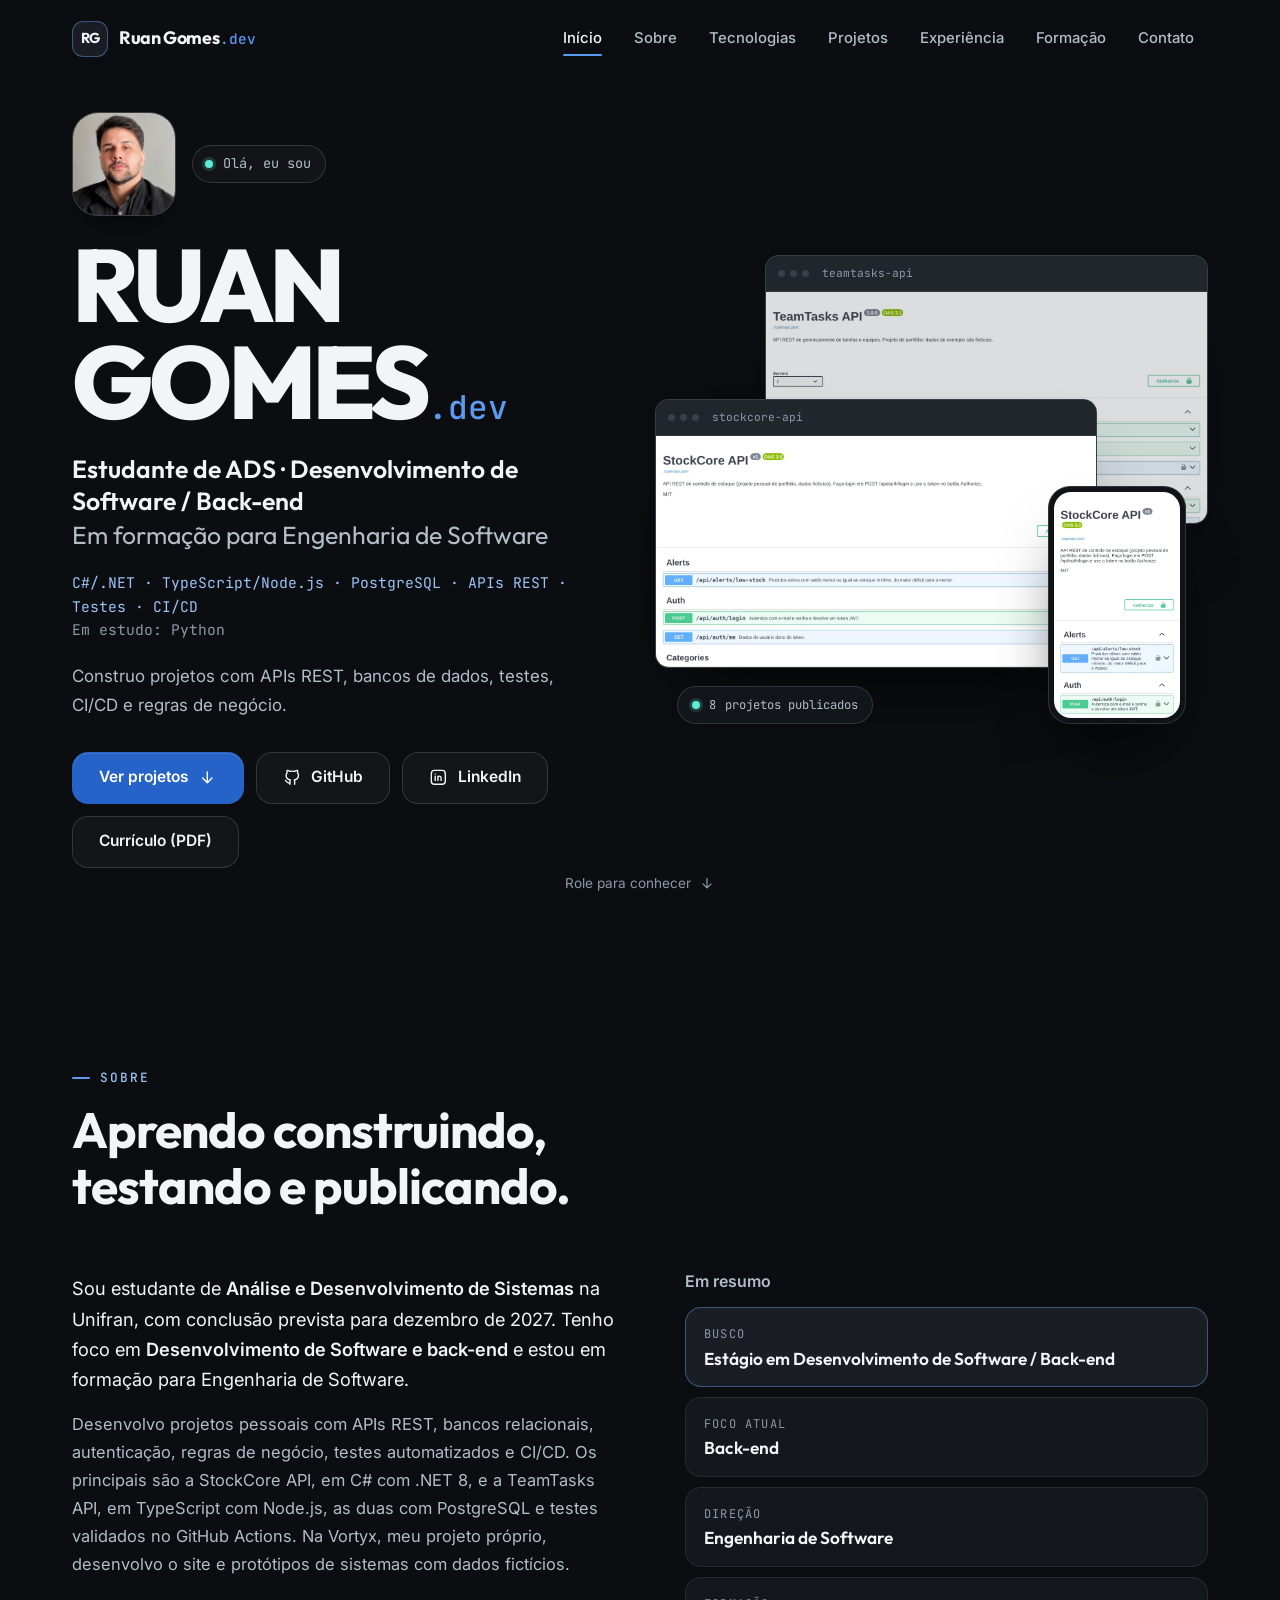
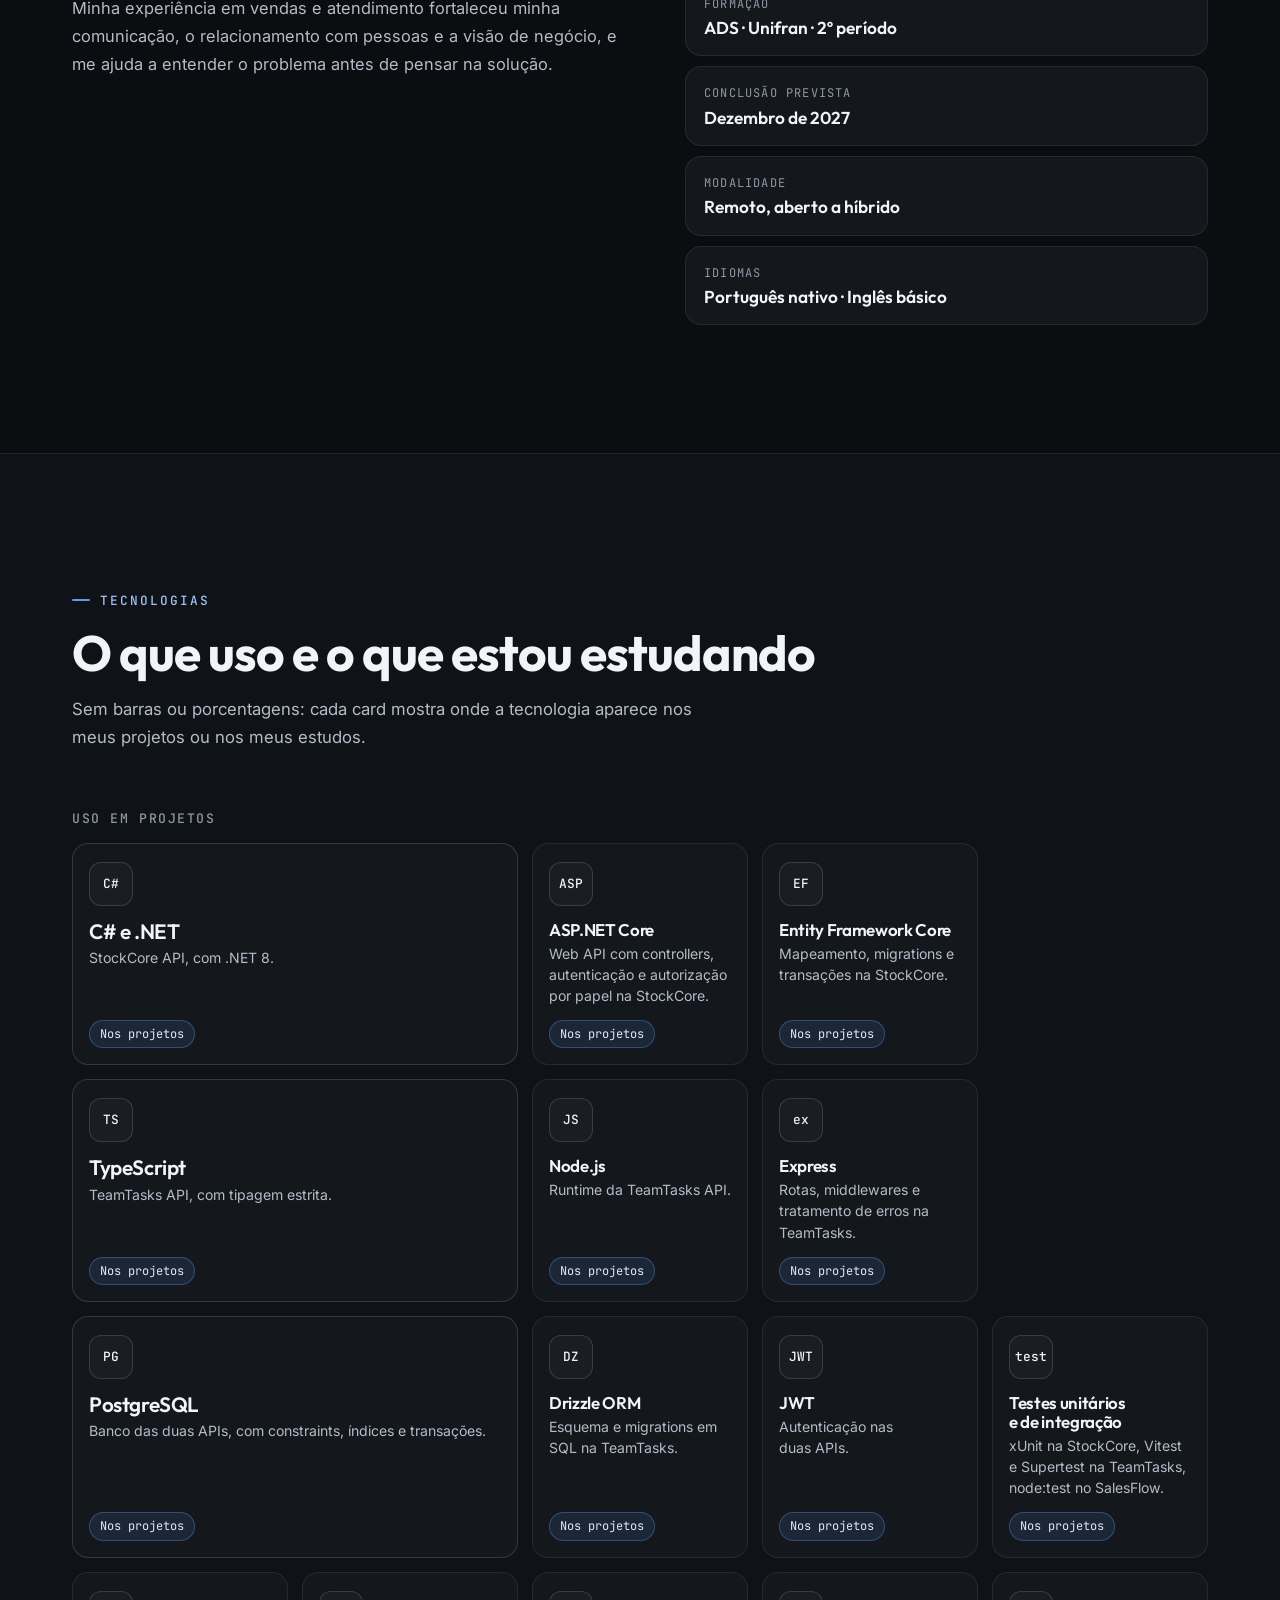
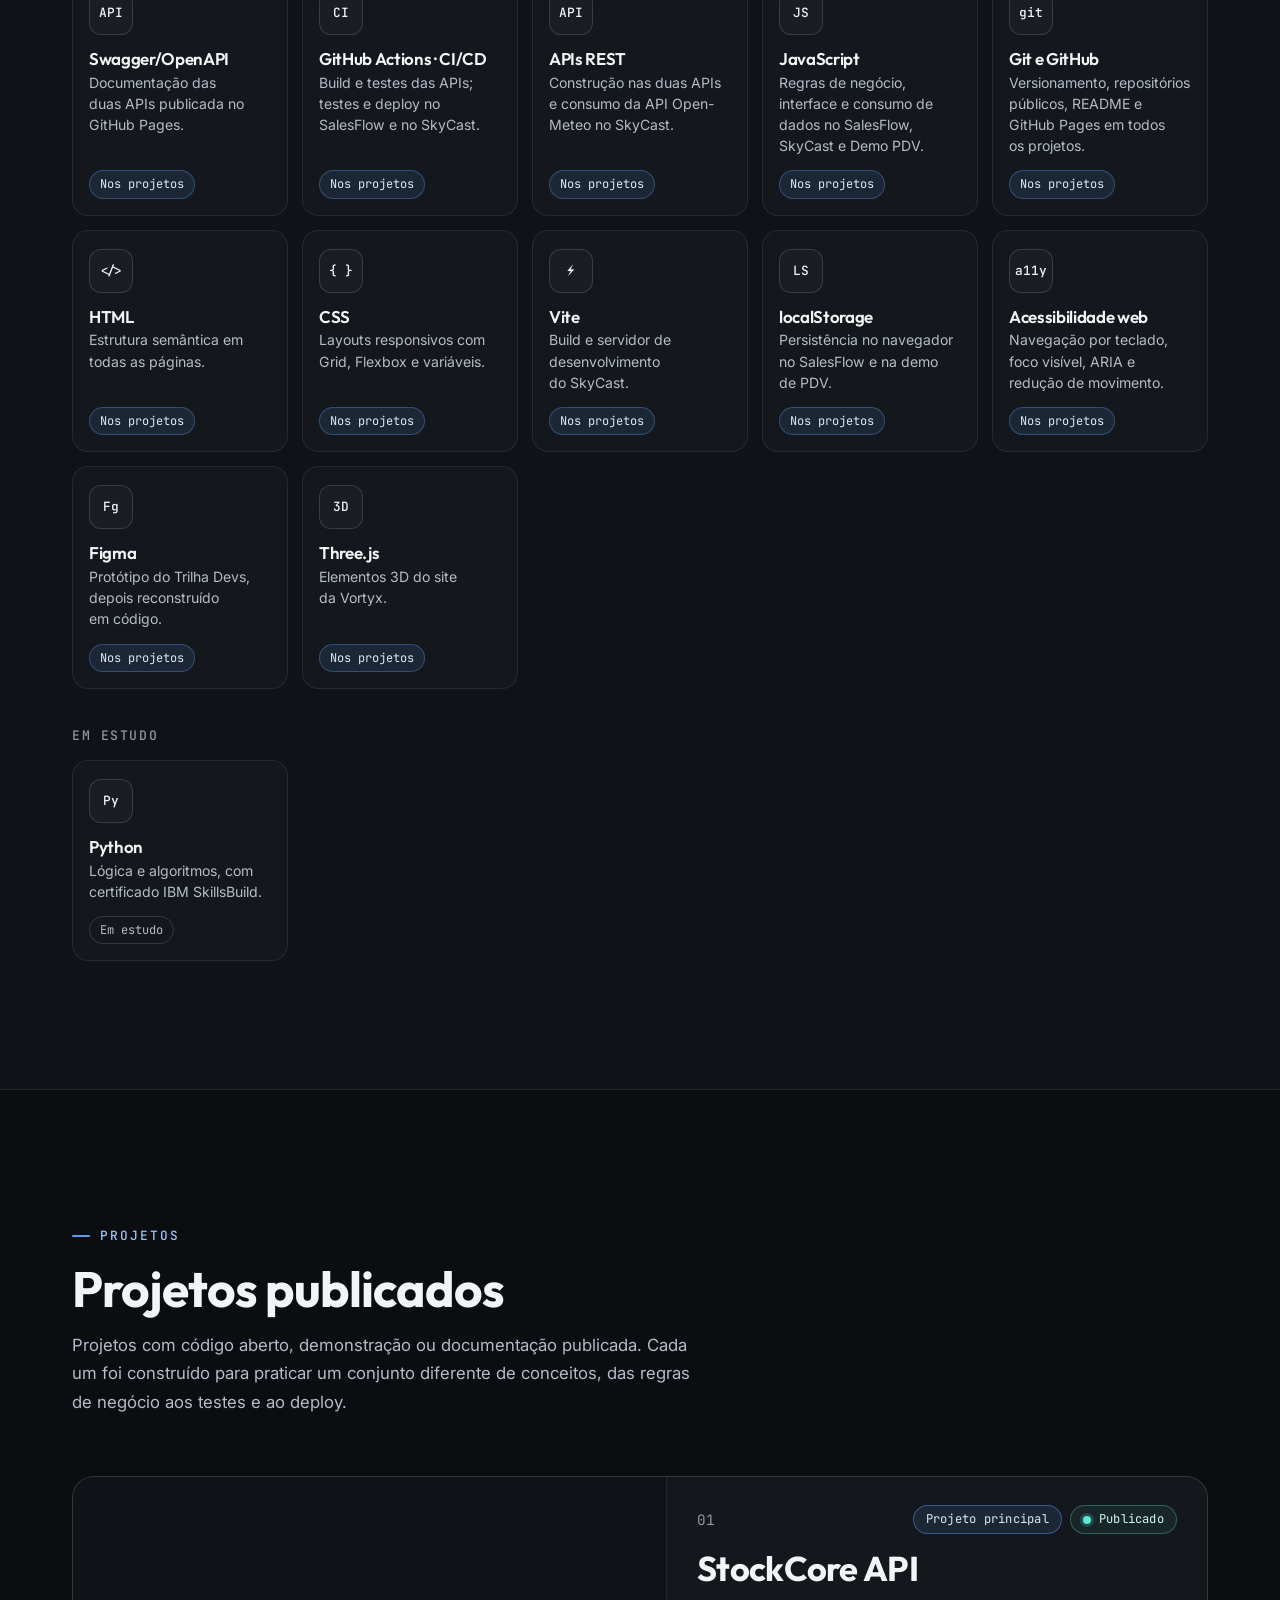
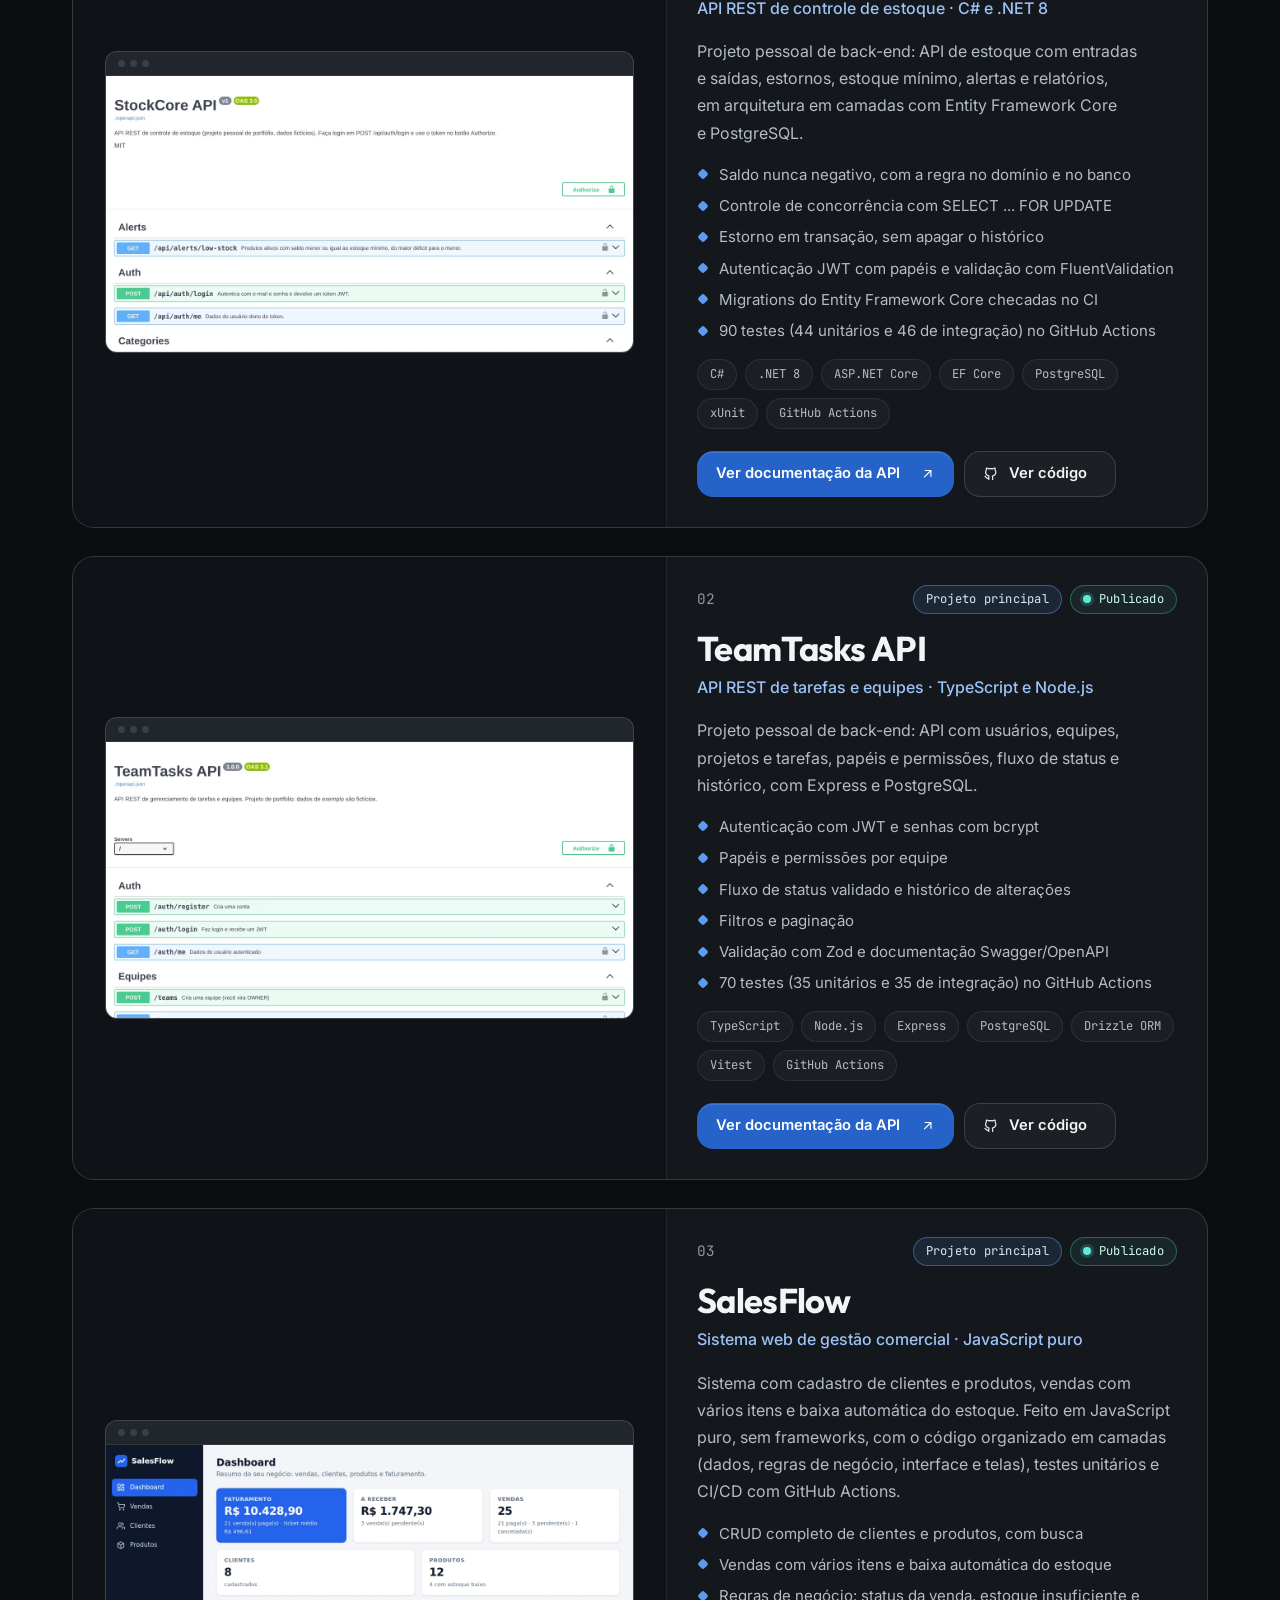
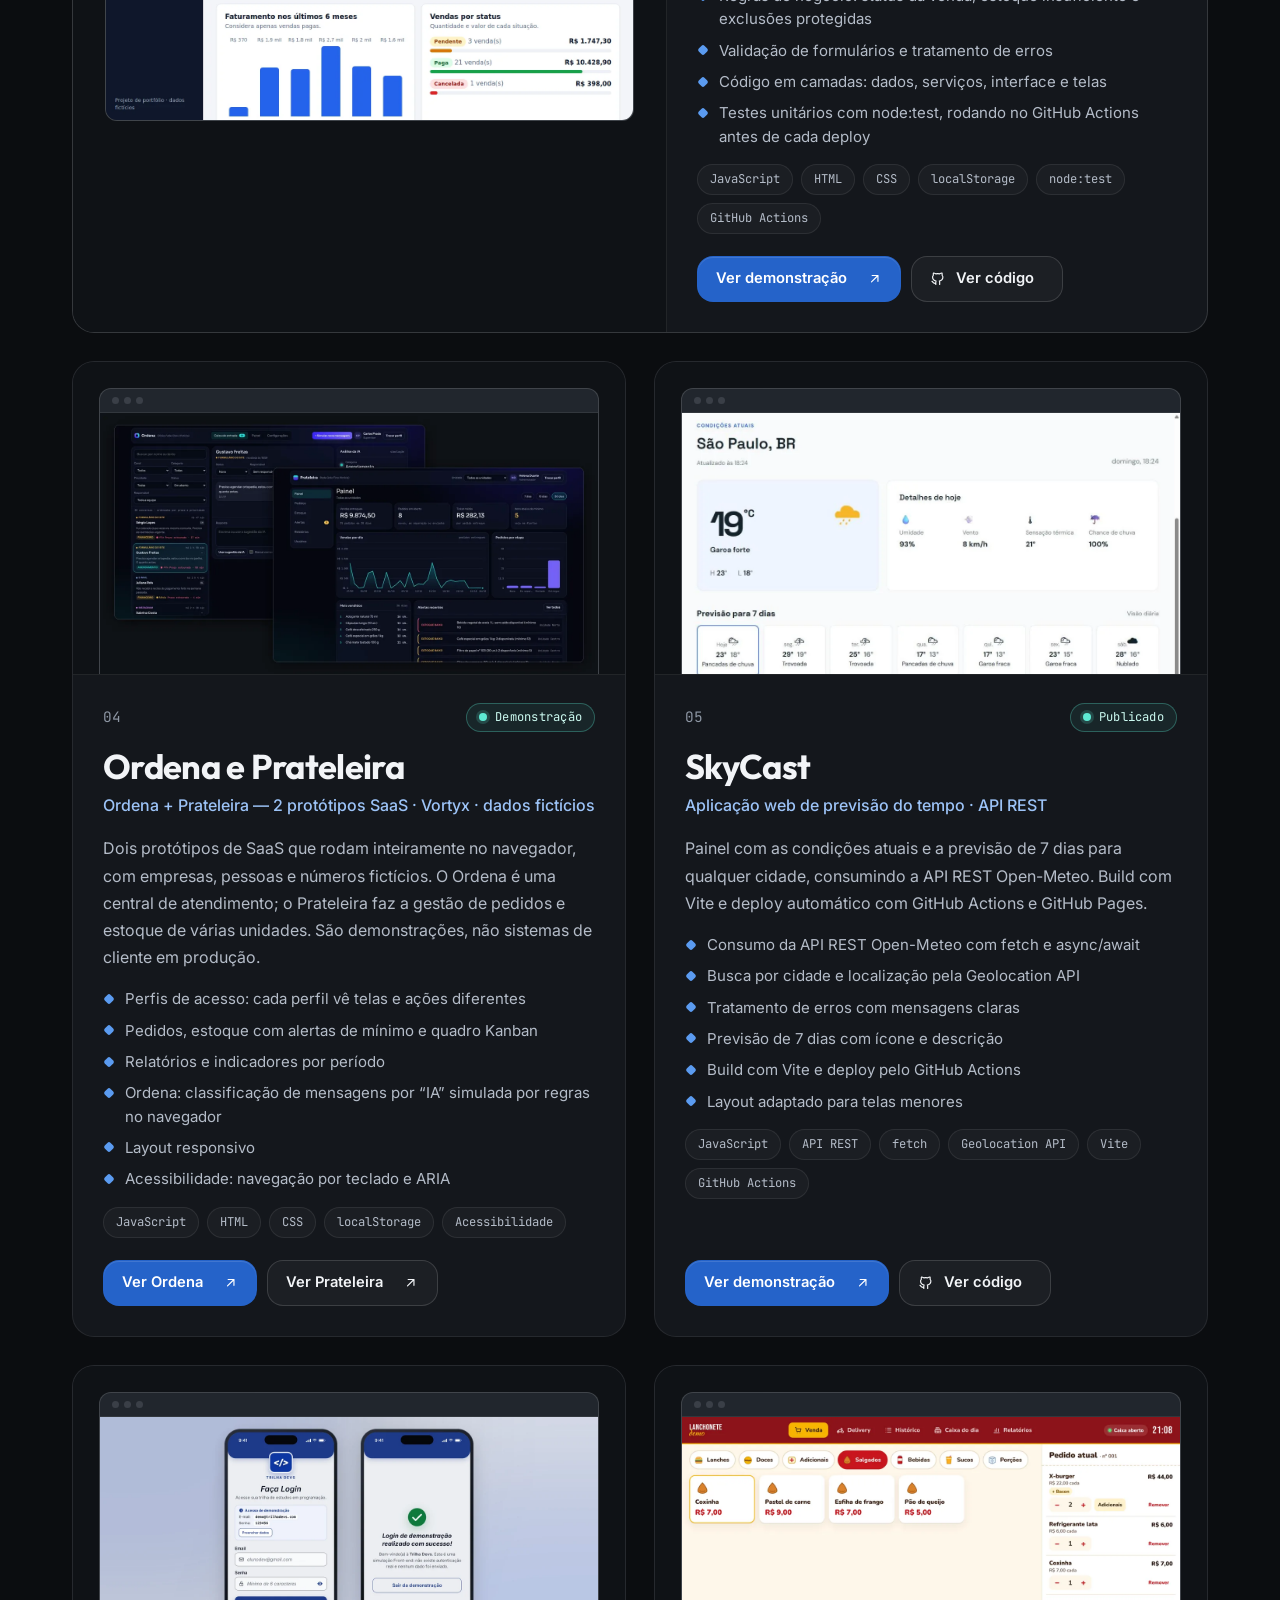
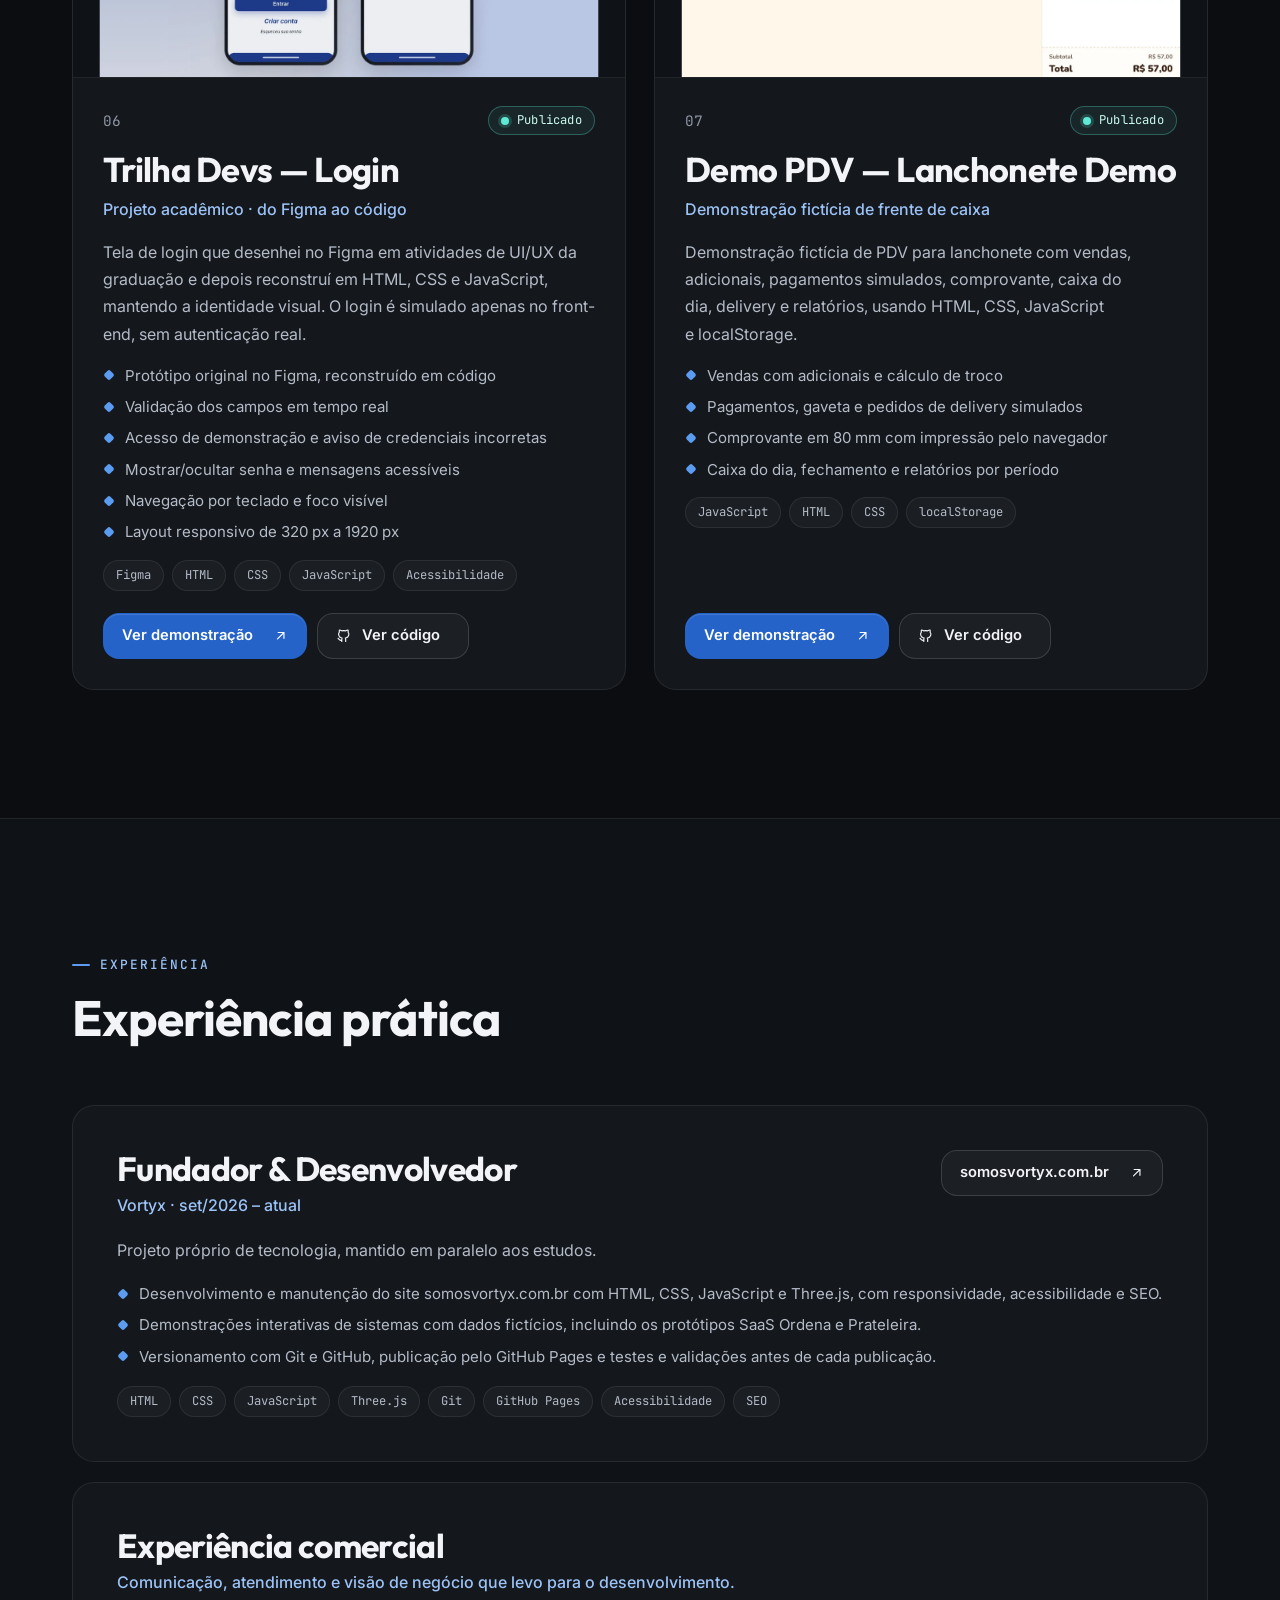
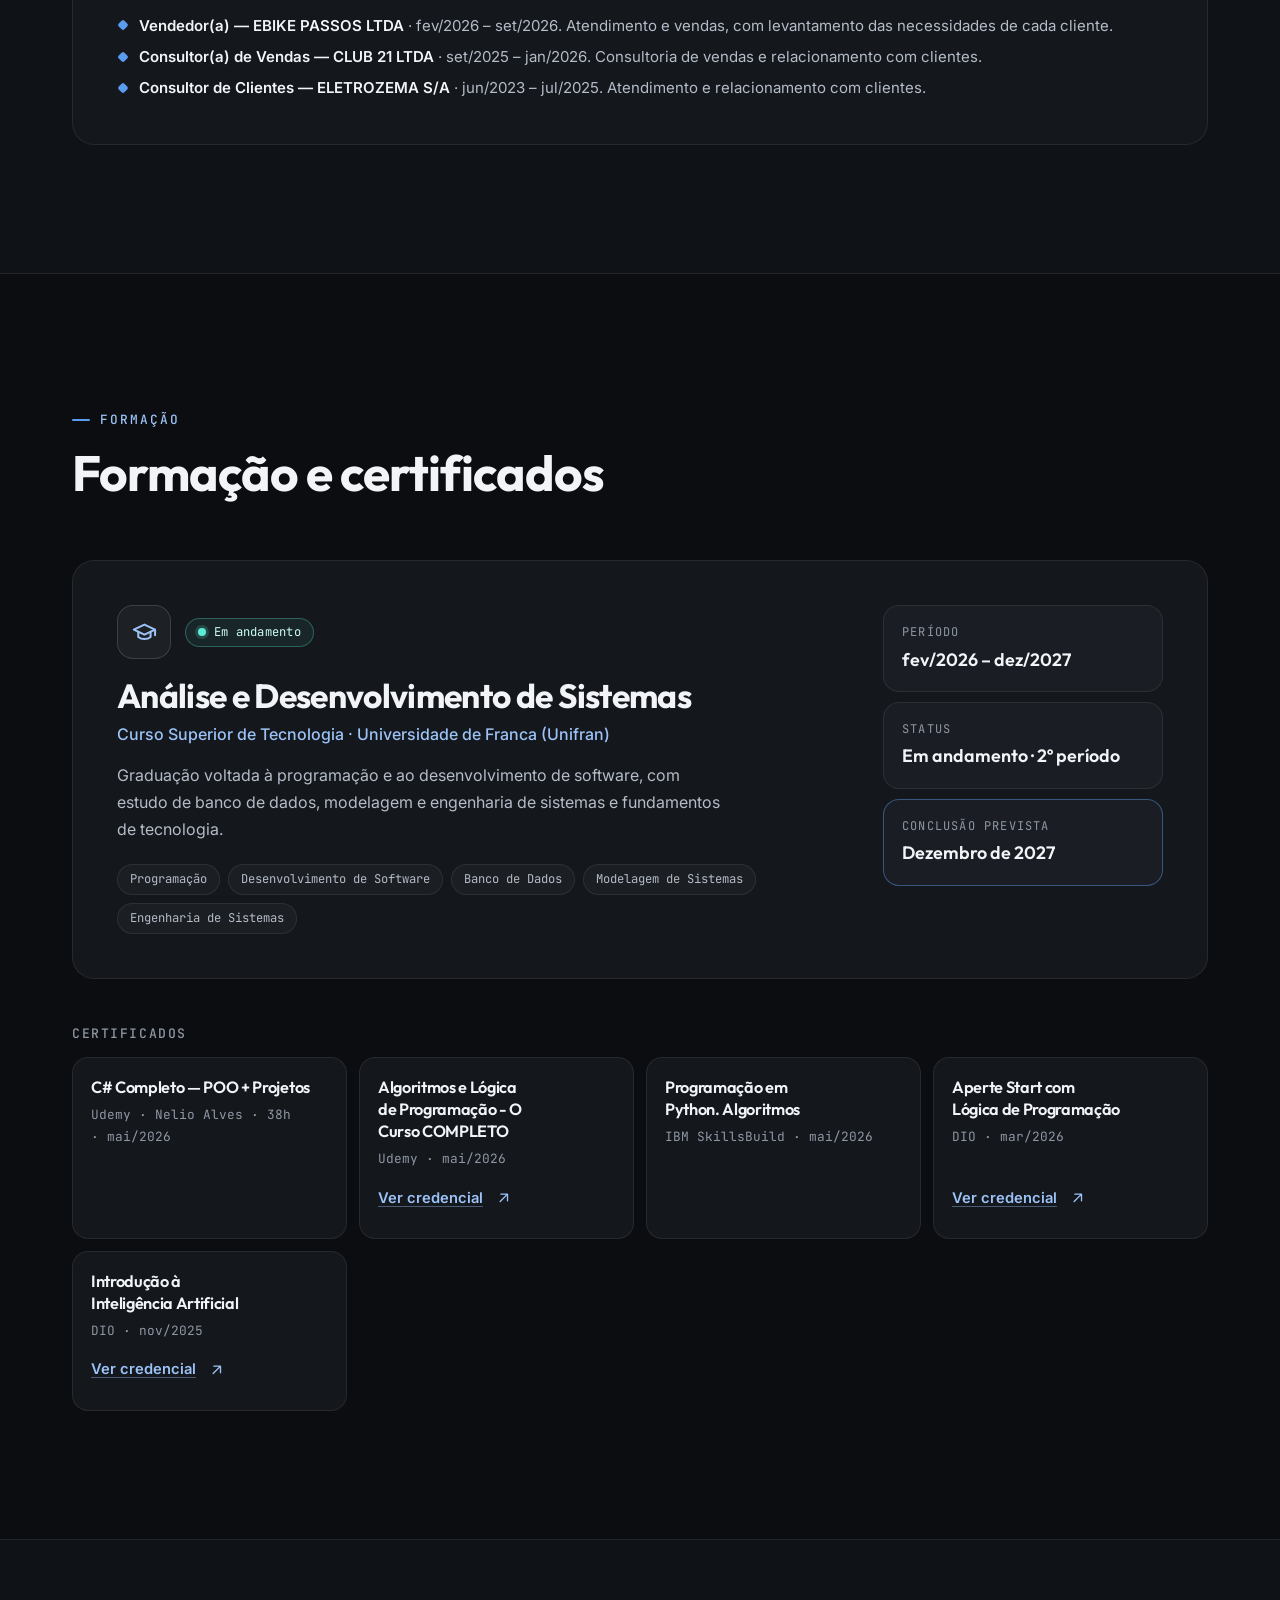
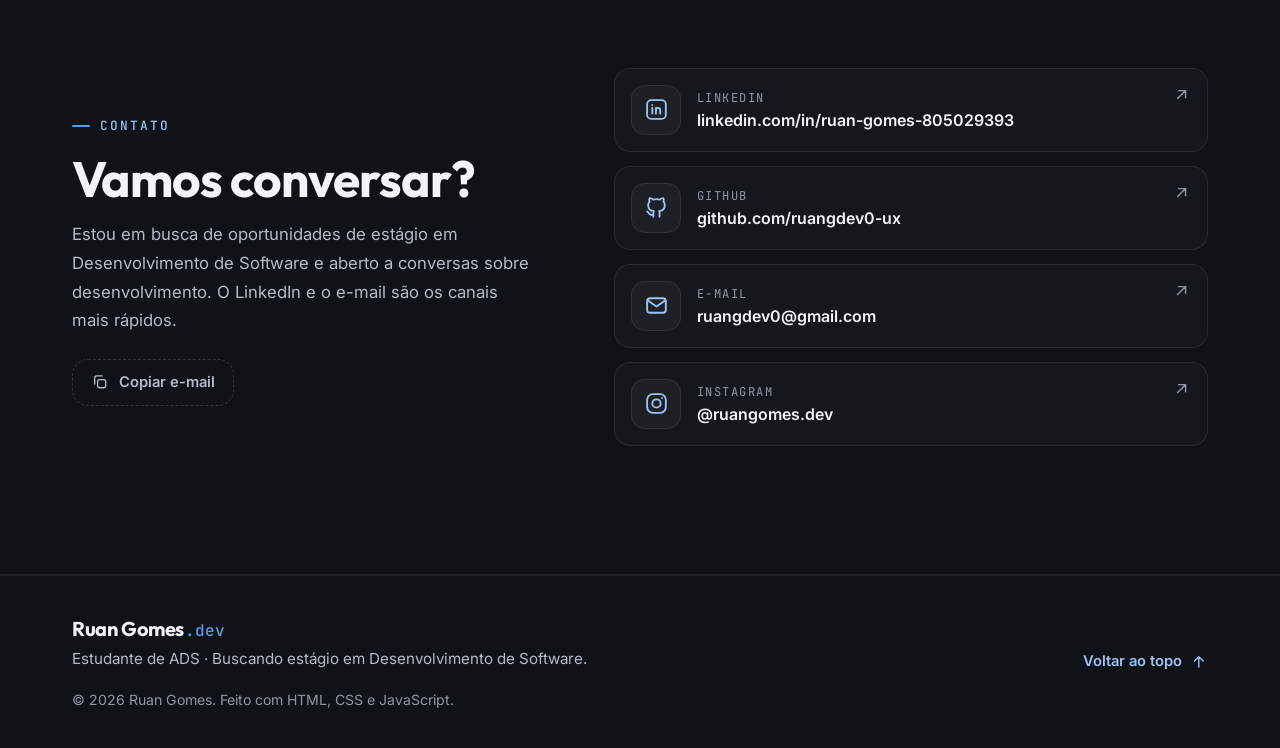
==== commit 501273e4: "feat: currículo em PDF e botão Currículo (PDF) no início" ====
--- a/index.html
+++ b/index.html
@@ -135,12 +135,9 @@
               LinkedIn
               <span class="sr-only">(abre em nova aba)</span>
             </a>
-            <!-- Currículo: quando houver um PDF atualizado e aprovado, salve em assets/docs/curriculo-ruan-gomes.pdf
-                 e descomente o botão abaixo.
-            <a class="btn btn--ghost" href="assets/docs/curriculo-ruan-gomes.pdf" download>
+            <a class="btn btn--ghost" href="assets/docs/curriculo-ruan-gomes.pdf" download="Curriculo_Ruan_Gomes_Desenvolvimento_Back-end.pdf">
               Currículo (PDF)
             </a>
-            -->
           </div>
         </div>
 
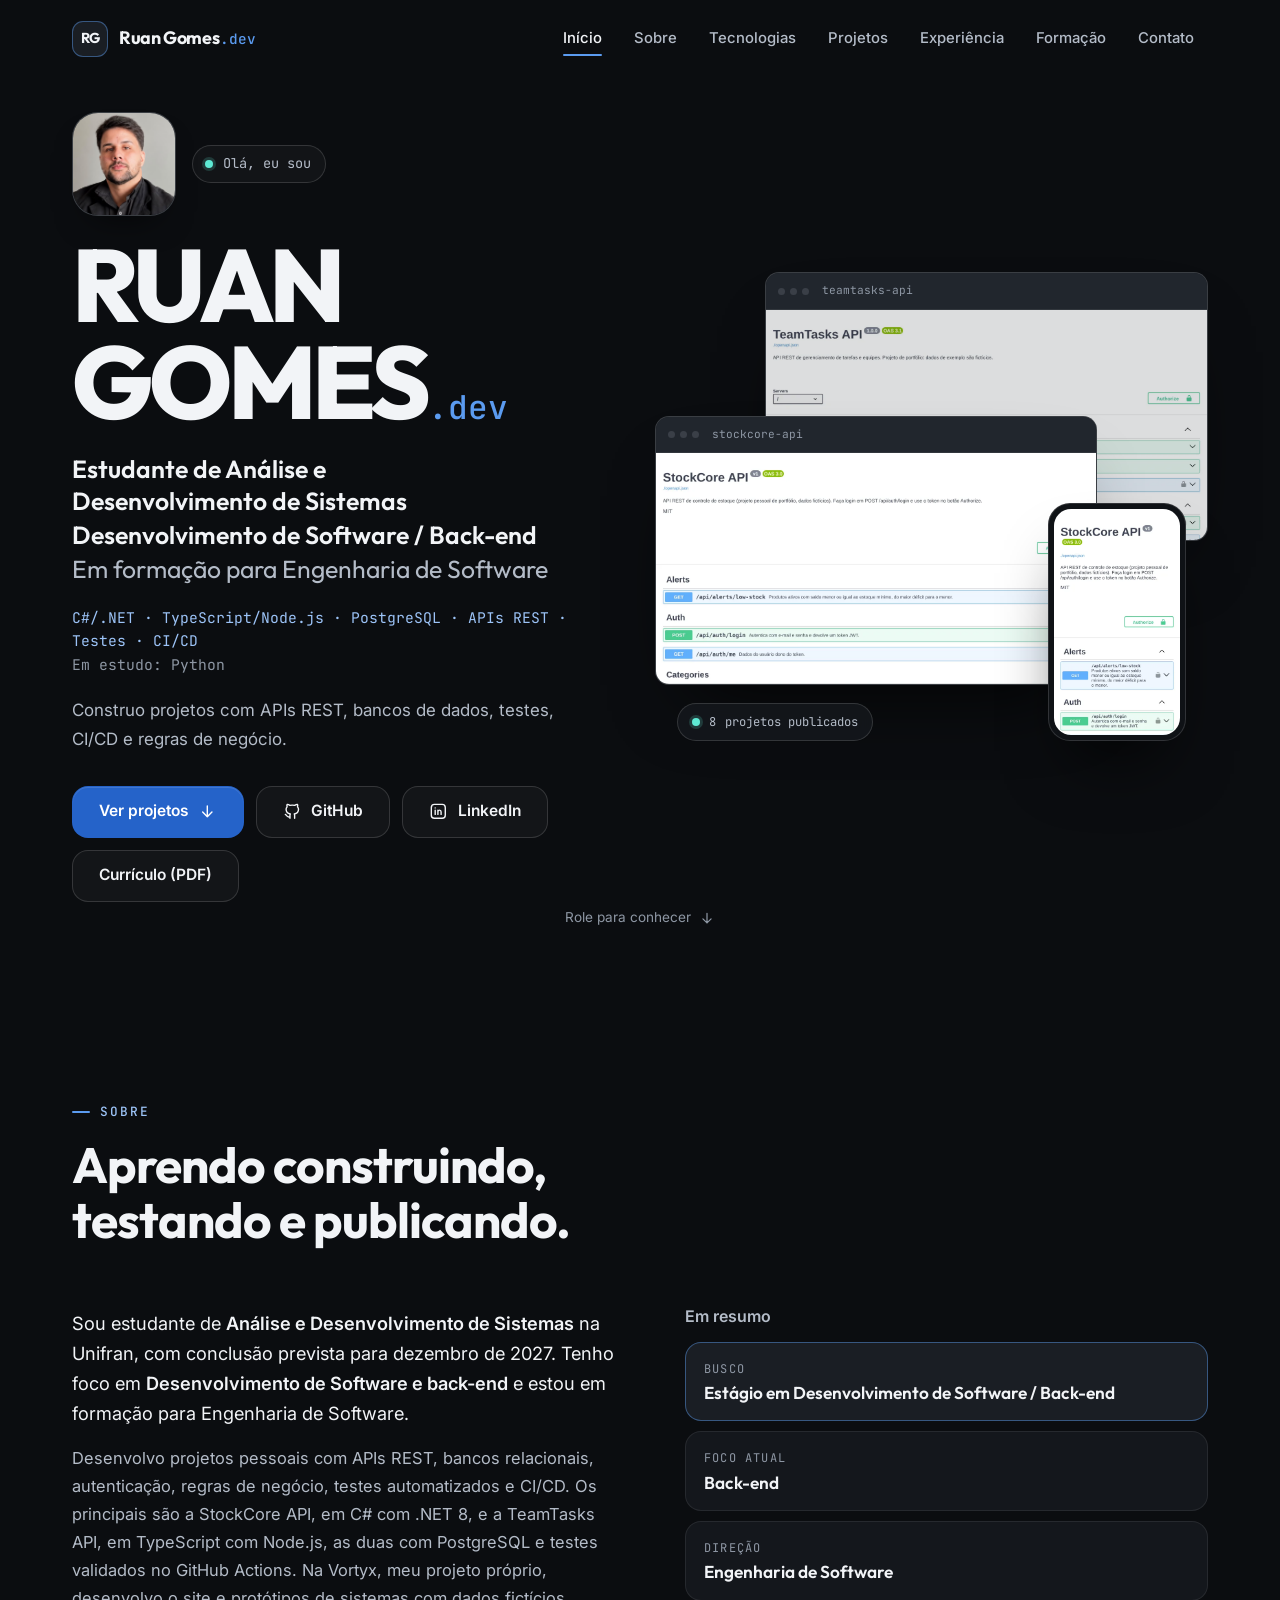
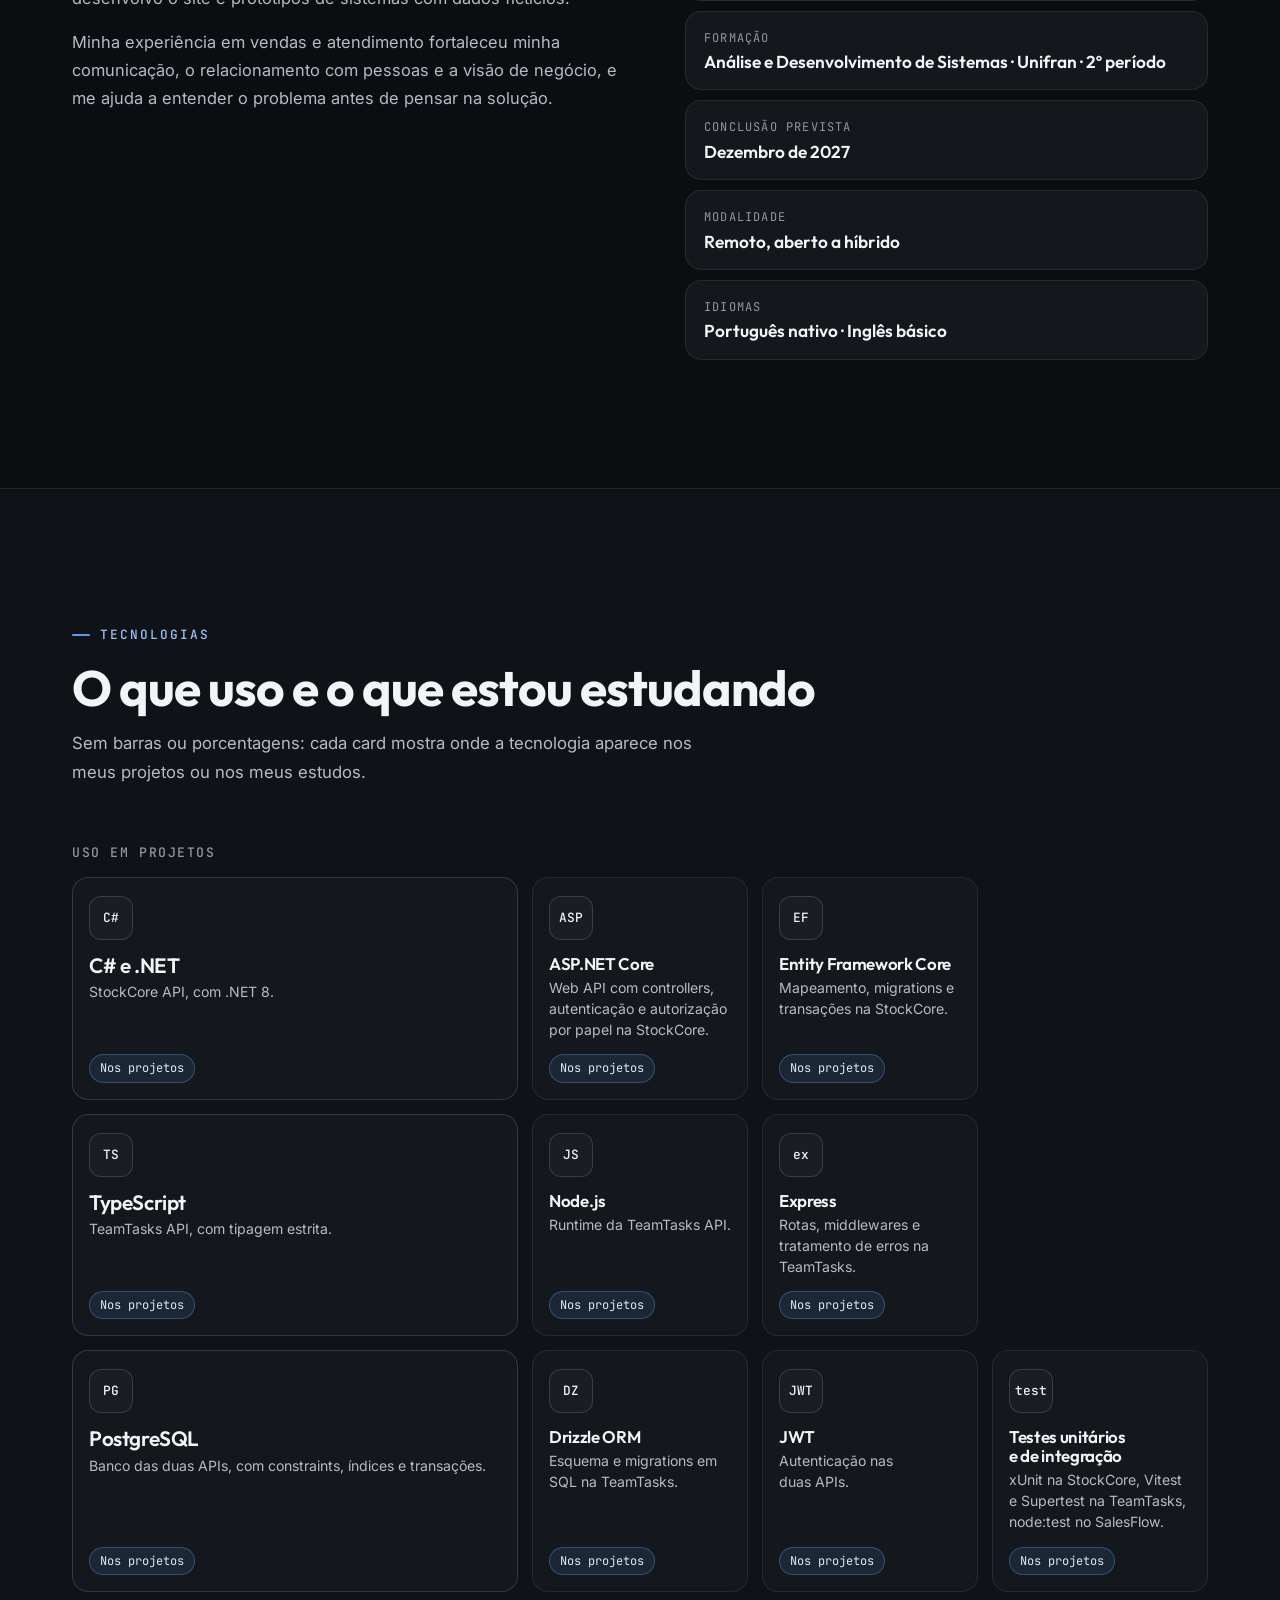
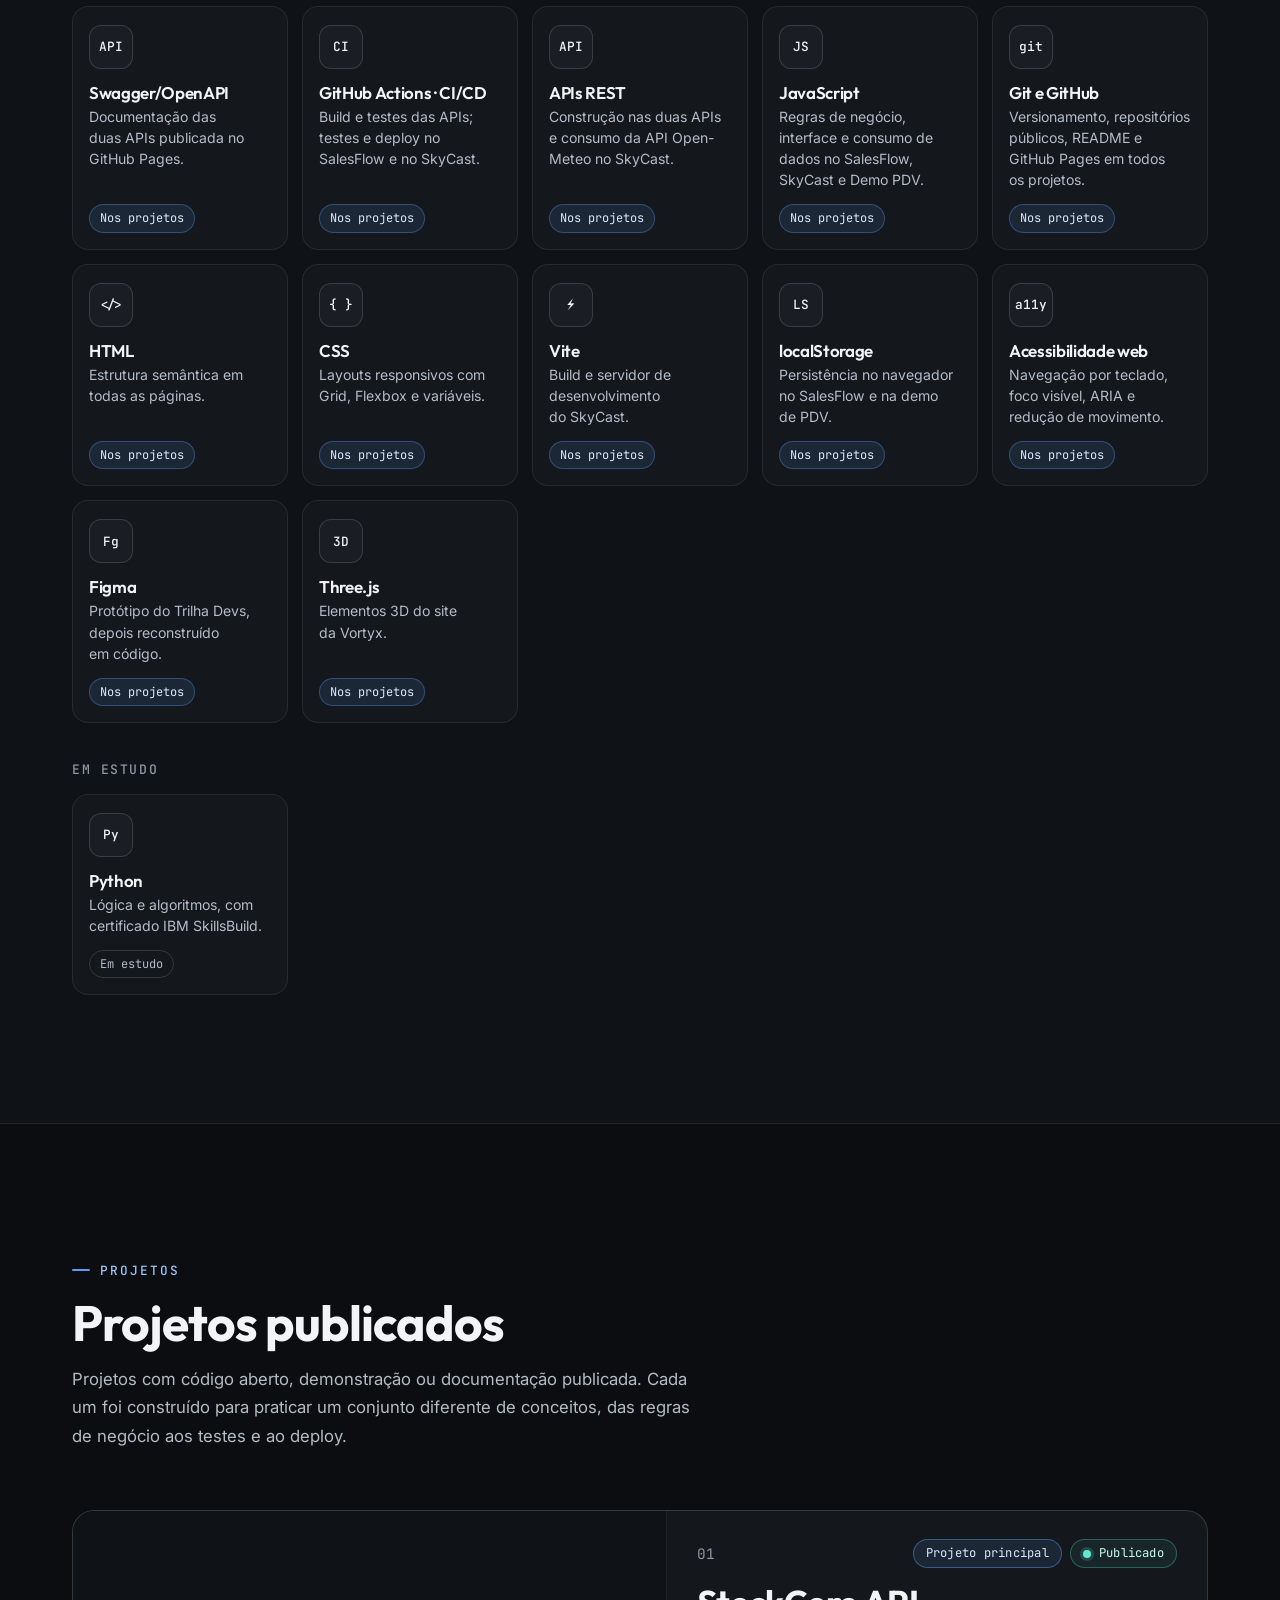
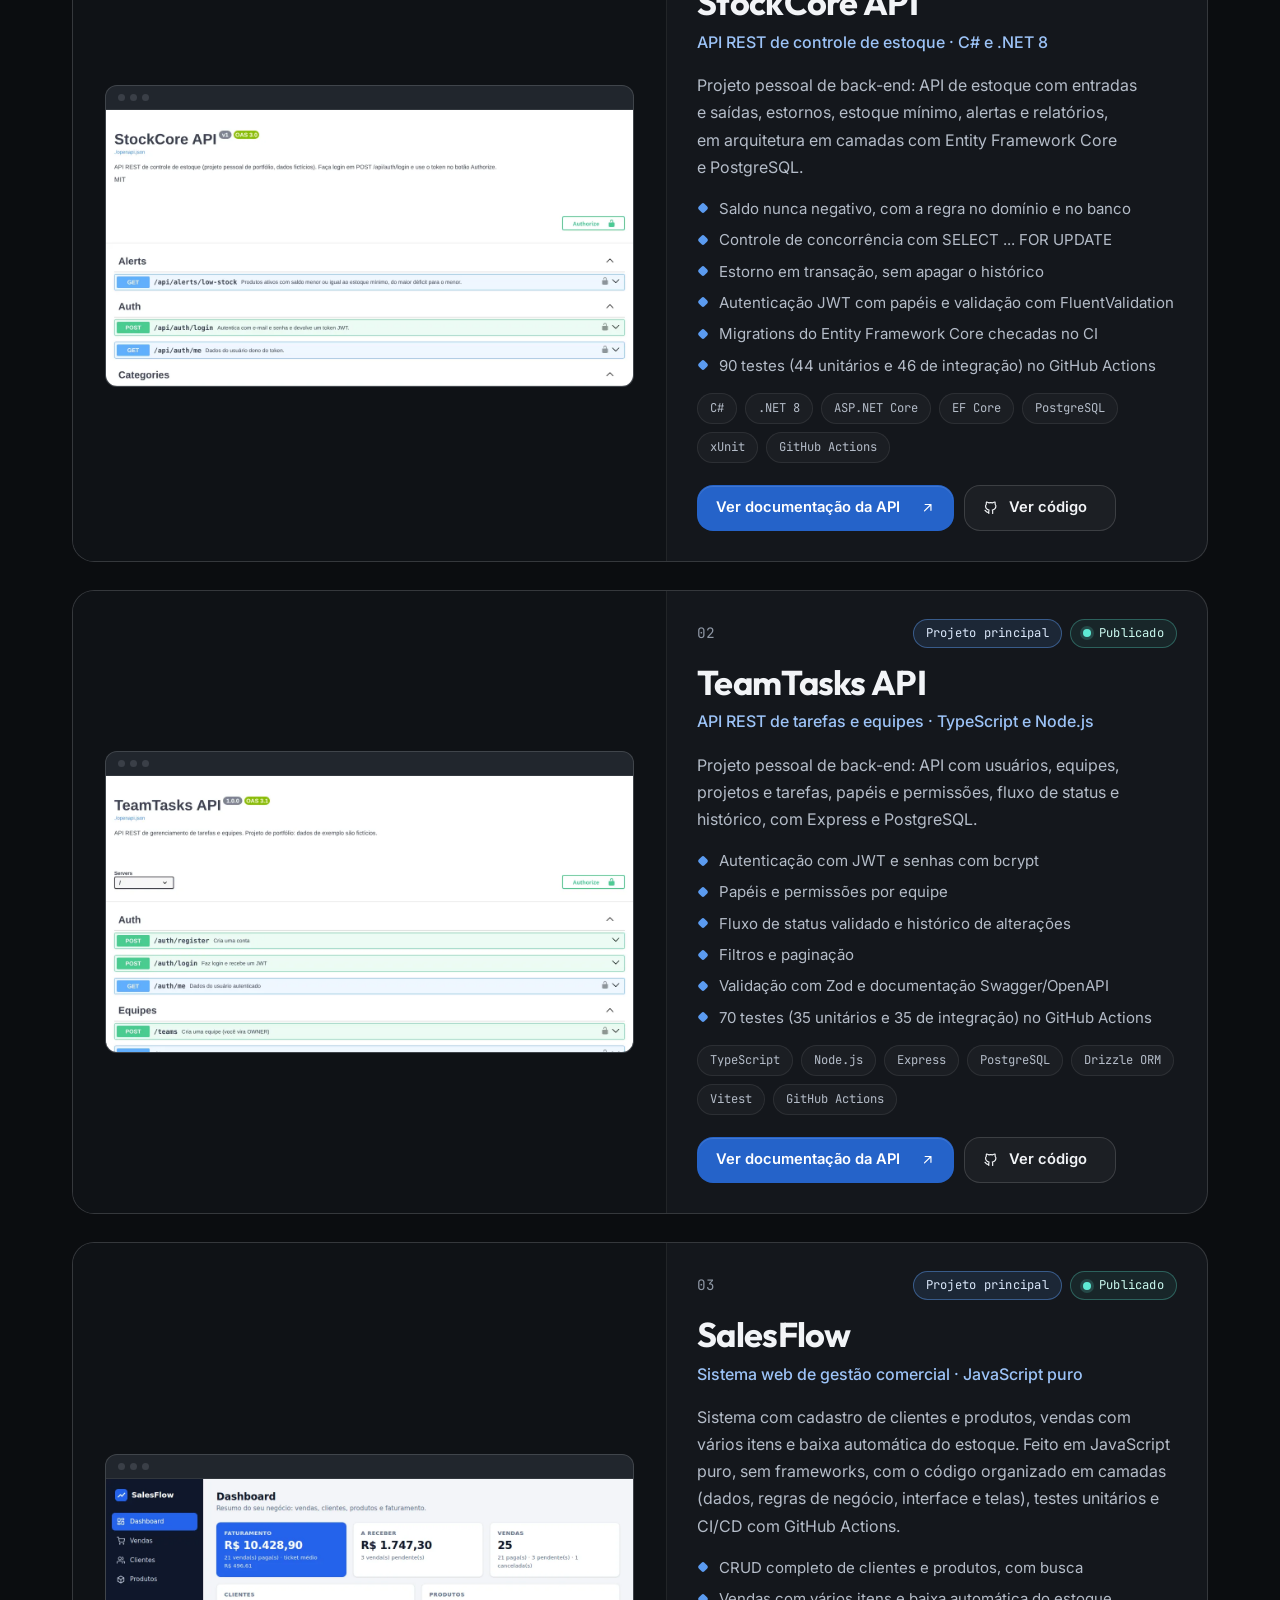
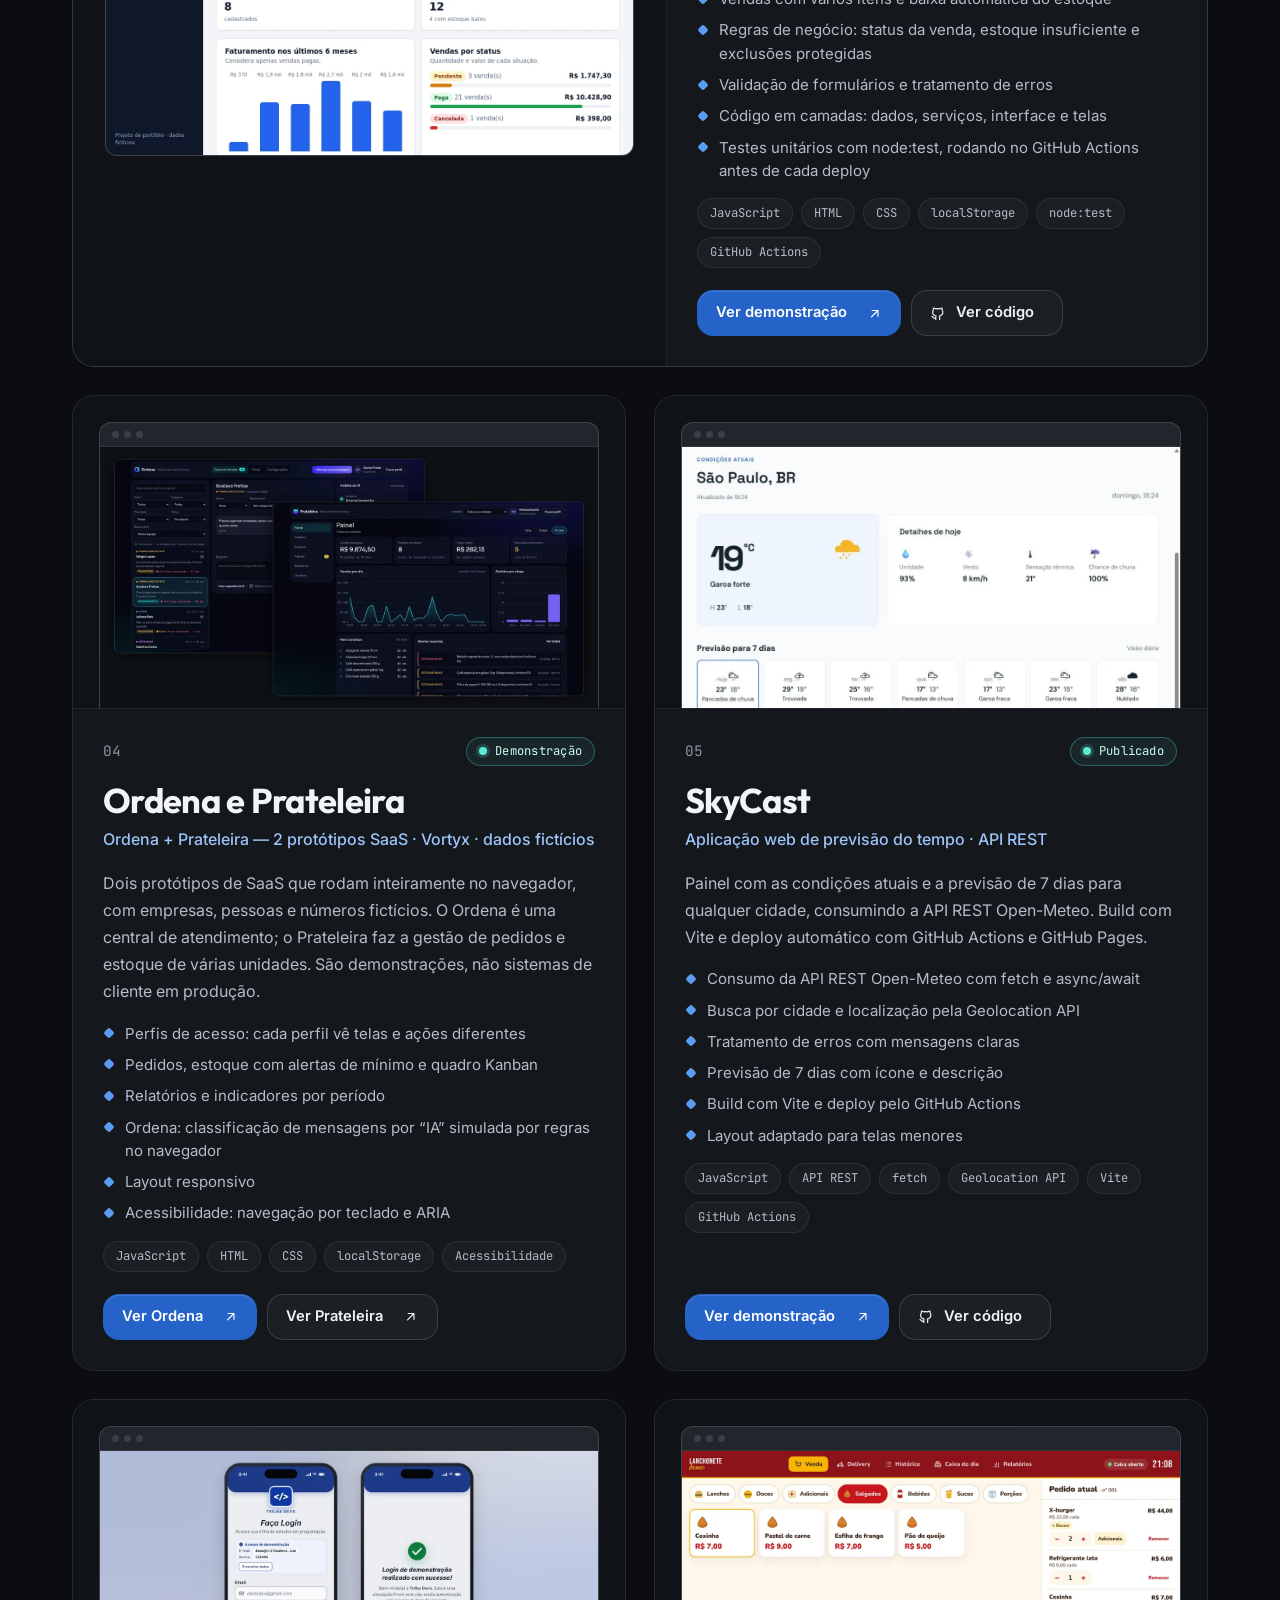
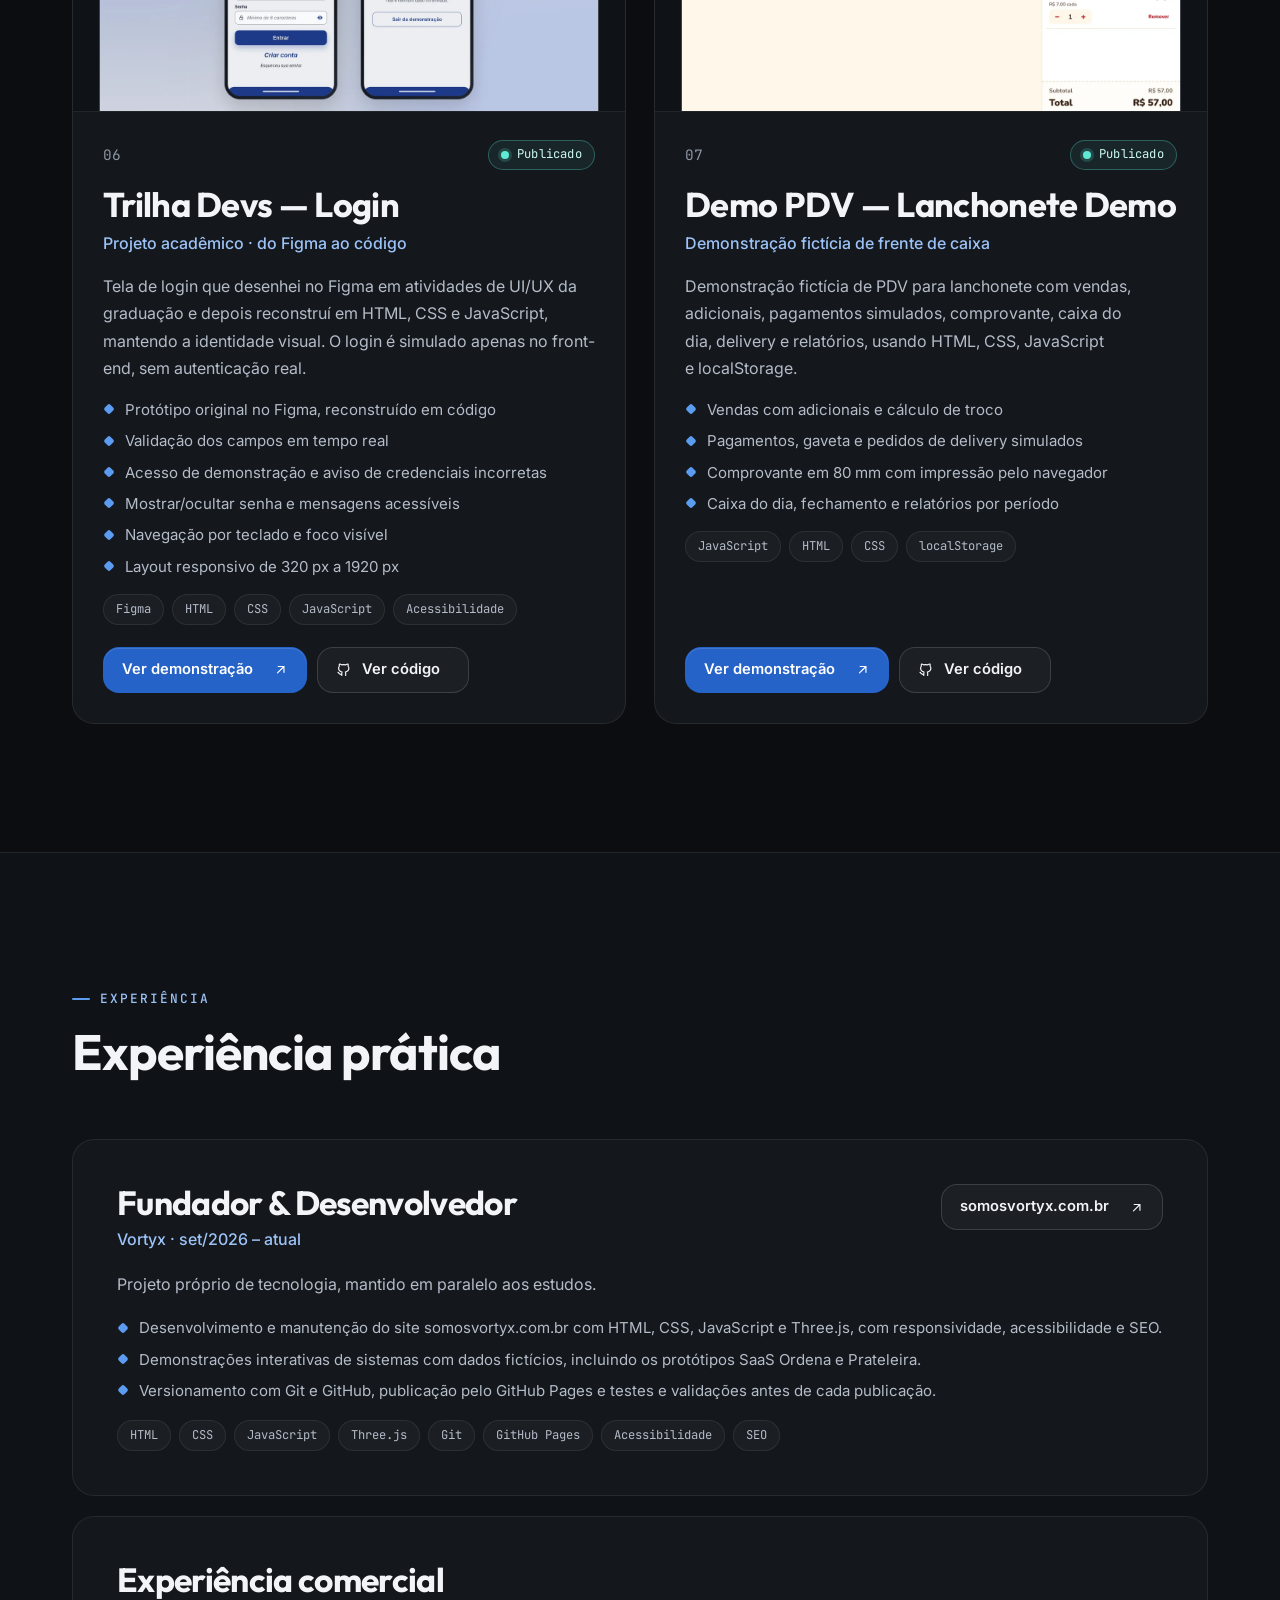
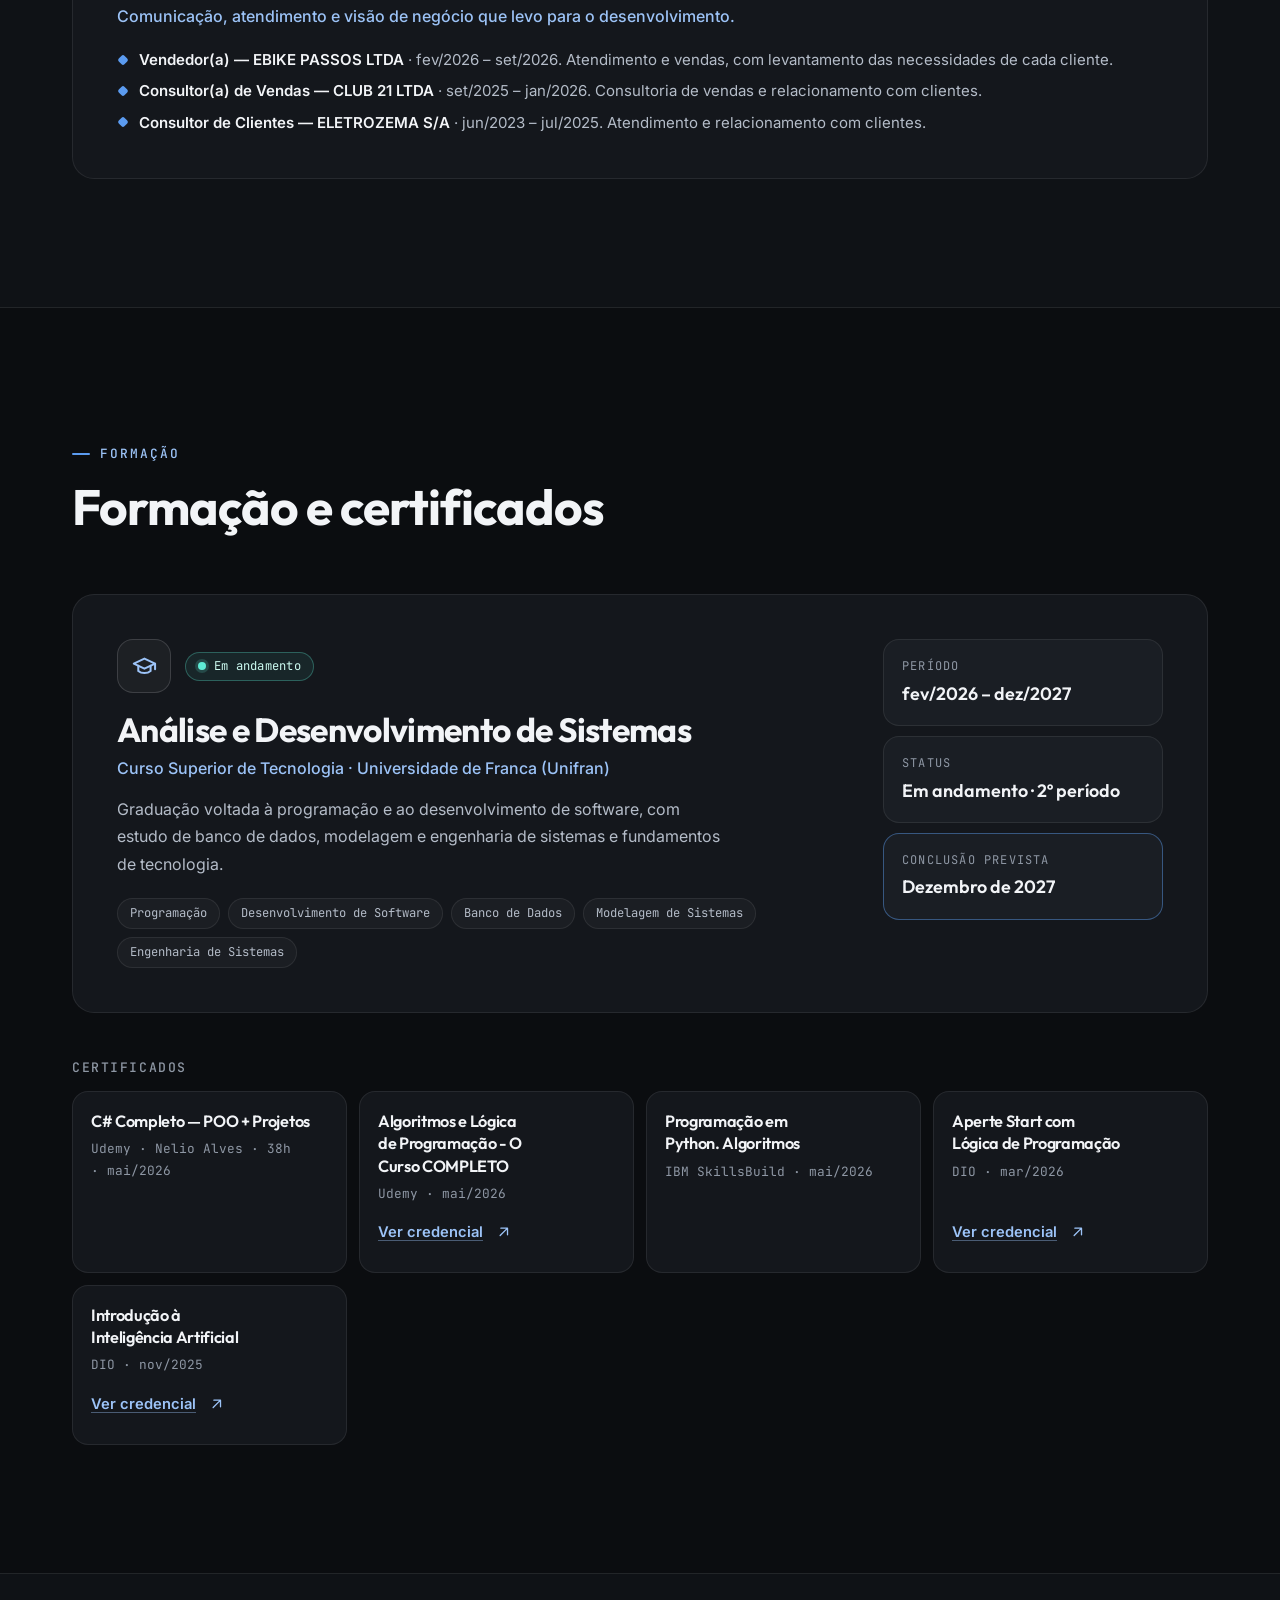
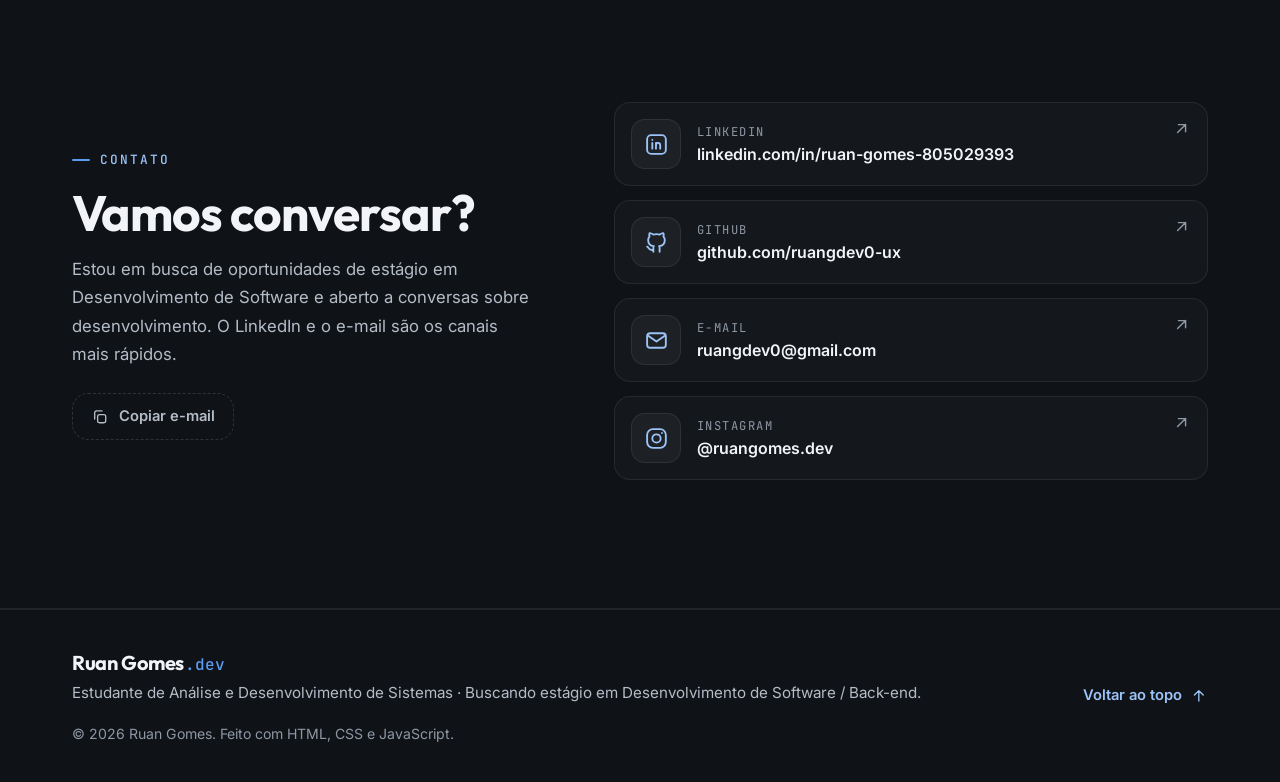
==== commit 100837df: "Ajuste final de posicionamento: nome completo do curso e currículo atualizado" ====
--- a/index.html
+++ b/index.html
@@ -4,8 +4,8 @@
   <meta charset="UTF-8">
   <meta name="viewport" content="width=device-width, initial-scale=1, viewport-fit=cover">
 
-  <title>Ruan Gomes · Estudante de ADS · Desenvolvimento de Software e Back-end</title>
-  <meta name="description" content="Estudante de ADS com foco em back-end: projetos com C#/.NET, TypeScript/Node.js, PostgreSQL, testes e CI/CD.">
+  <title>Ruan Gomes · Estudante de Análise e Desenvolvimento de Sistemas · Desenvolvimento de Software e Back-end</title>
+  <meta name="description" content="Estudante de Análise e Desenvolvimento de Sistemas com foco em back-end: projetos com C#/.NET, TypeScript/Node.js, PostgreSQL, testes e CI/CD.">
   <meta name="author" content="Ruan Gomes">
   <meta name="theme-color" content="#0b0d10">
   <meta name="color-scheme" content="dark">
@@ -15,8 +15,8 @@
   <meta property="og:type" content="website">
   <meta property="og:locale" content="pt_BR">
   <meta property="og:site_name" content="Ruan Gomes.dev">
-  <meta property="og:title" content="Ruan Gomes · Estudante de ADS · Desenvolvimento de Software e Back-end">
-  <meta property="og:description" content="Estudante de ADS com foco em back-end: projetos com C#/.NET, TypeScript/Node.js, PostgreSQL, testes e CI/CD.">
+  <meta property="og:title" content="Ruan Gomes · Estudante de Análise e Desenvolvimento de Sistemas · Desenvolvimento de Software e Back-end">
+  <meta property="og:description" content="Estudante de Análise e Desenvolvimento de Sistemas com foco em back-end: projetos com C#/.NET, TypeScript/Node.js, PostgreSQL, testes e CI/CD.">
   <meta property="og:url" content="https://ruangdev0-ux.github.io/ruan-gomes-dev/">
   <meta property="og:image" content="https://ruangdev0-ux.github.io/ruan-gomes-dev/assets/images/og-image.png?v=3">
   <meta property="og:image:type" content="image/png">
@@ -24,8 +24,8 @@
   <meta property="og:image:height" content="630">
   <meta property="og:image:alt" content="Ruan Gomes — Estudante de ADS · Desenvolvimento de Software. JavaScript, APIs, Git/GitHub, testes e CI/CD, com a foto de Ruan Gomes">
   <meta name="twitter:card" content="summary_large_image">
-  <meta name="twitter:title" content="Ruan Gomes | Estudante de ADS · Estágio em Desenvolvimento de Software">
-  <meta name="twitter:description" content="Estudante de ADS em busca de estágio em Desenvolvimento de Software. Projetos publicados com JavaScript, APIs REST, Git/GitHub, testes e CI/CD.">
+  <meta name="twitter:title" content="Ruan Gomes · Estudante de Análise e Desenvolvimento de Sistemas · Desenvolvimento de Software e Back-end">
+  <meta name="twitter:description" content="Estudante de Análise e Desenvolvimento de Sistemas com foco em back-end: projetos com C#/.NET, TypeScript/Node.js, PostgreSQL, testes e CI/CD.">
   <meta name="twitter:image" content="https://ruangdev0-ux.github.io/ruan-gomes-dev/assets/images/og-image.png?v=3">
   <meta name="twitter:image:alt" content="Ruan Gomes — Estudante de ADS · Desenvolvimento de Software. JavaScript, APIs, Git/GitHub, testes e CI/CD, com a foto de Ruan Gomes">
 
@@ -105,7 +105,8 @@
           </h1>
 
           <p class="hero__role" data-animate>
-            <span>Estudante de ADS · Desenvolvimento de Software / Back-end</span>
+            <span>Estudante de Análise e Desenvolvimento de Sistemas<span class="sr-only"> · </span></span>
+            <span>Desenvolvimento de Software / Back-end</span>
             <span class="hero__role-alt">Em formação para Engenharia de Software</span>
           </p>
 
@@ -211,7 +212,7 @@
               </div>
               <div class="fact">
                 <dt>Formação</dt>
-                <dd>ADS · Unifran · 2º período</dd>
+                <dd>Análise e Desenvolvimento de Sistemas · Unifran · 2º período</dd>
               </div>
               <div class="fact">
                 <dt>Conclusão prevista</dt>
@@ -633,7 +634,7 @@
     <div class="container footer__row">
       <div class="footer__brand">
         <p class="footer__logo">Ruan Gomes<span class="brand__dev">.dev</span></p>
-        <p class="footer__motto">Estudante de ADS · Buscando estágio em Desenvolvimento de Software.</p>
+        <p class="footer__motto">Estudante de Análise e Desenvolvimento de Sistemas · Buscando estágio em Desenvolvimento de Software / Back-end.</p>
       </div>
       <p class="footer__copy">© <span id="year">2026</span> Ruan Gomes. Feito com HTML, CSS e JavaScript.</p>
       <a class="footer__top" href="#inicio">
--- a/css/style.css
+++ b/css/style.css
@@ -611,6 +611,10 @@
   font-size: clamp(1.15rem, 1rem + 0.9vw, 1.55rem);
   font-weight: 600;
   line-height: 1.3;
+}
+
+.hero__role > span {
+  text-wrap: balance;
 }
 
 .hero__role-alt {
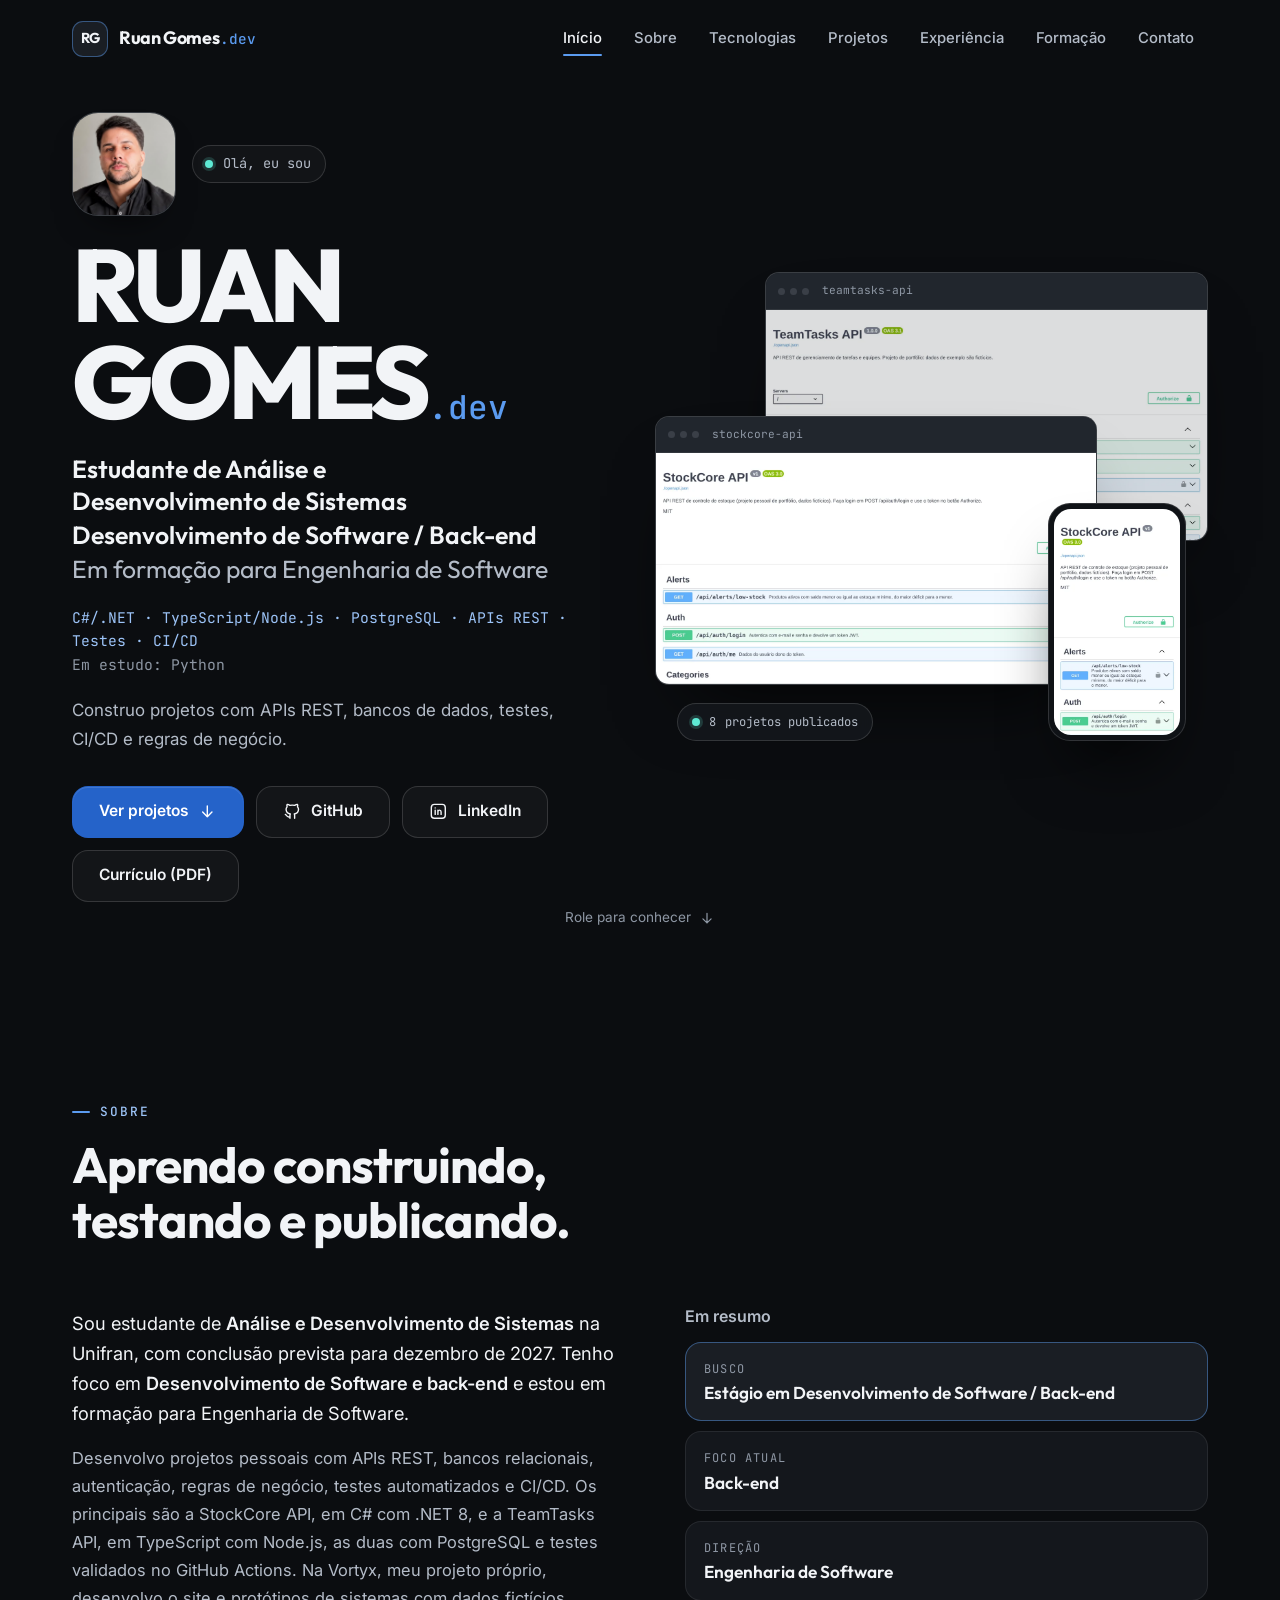
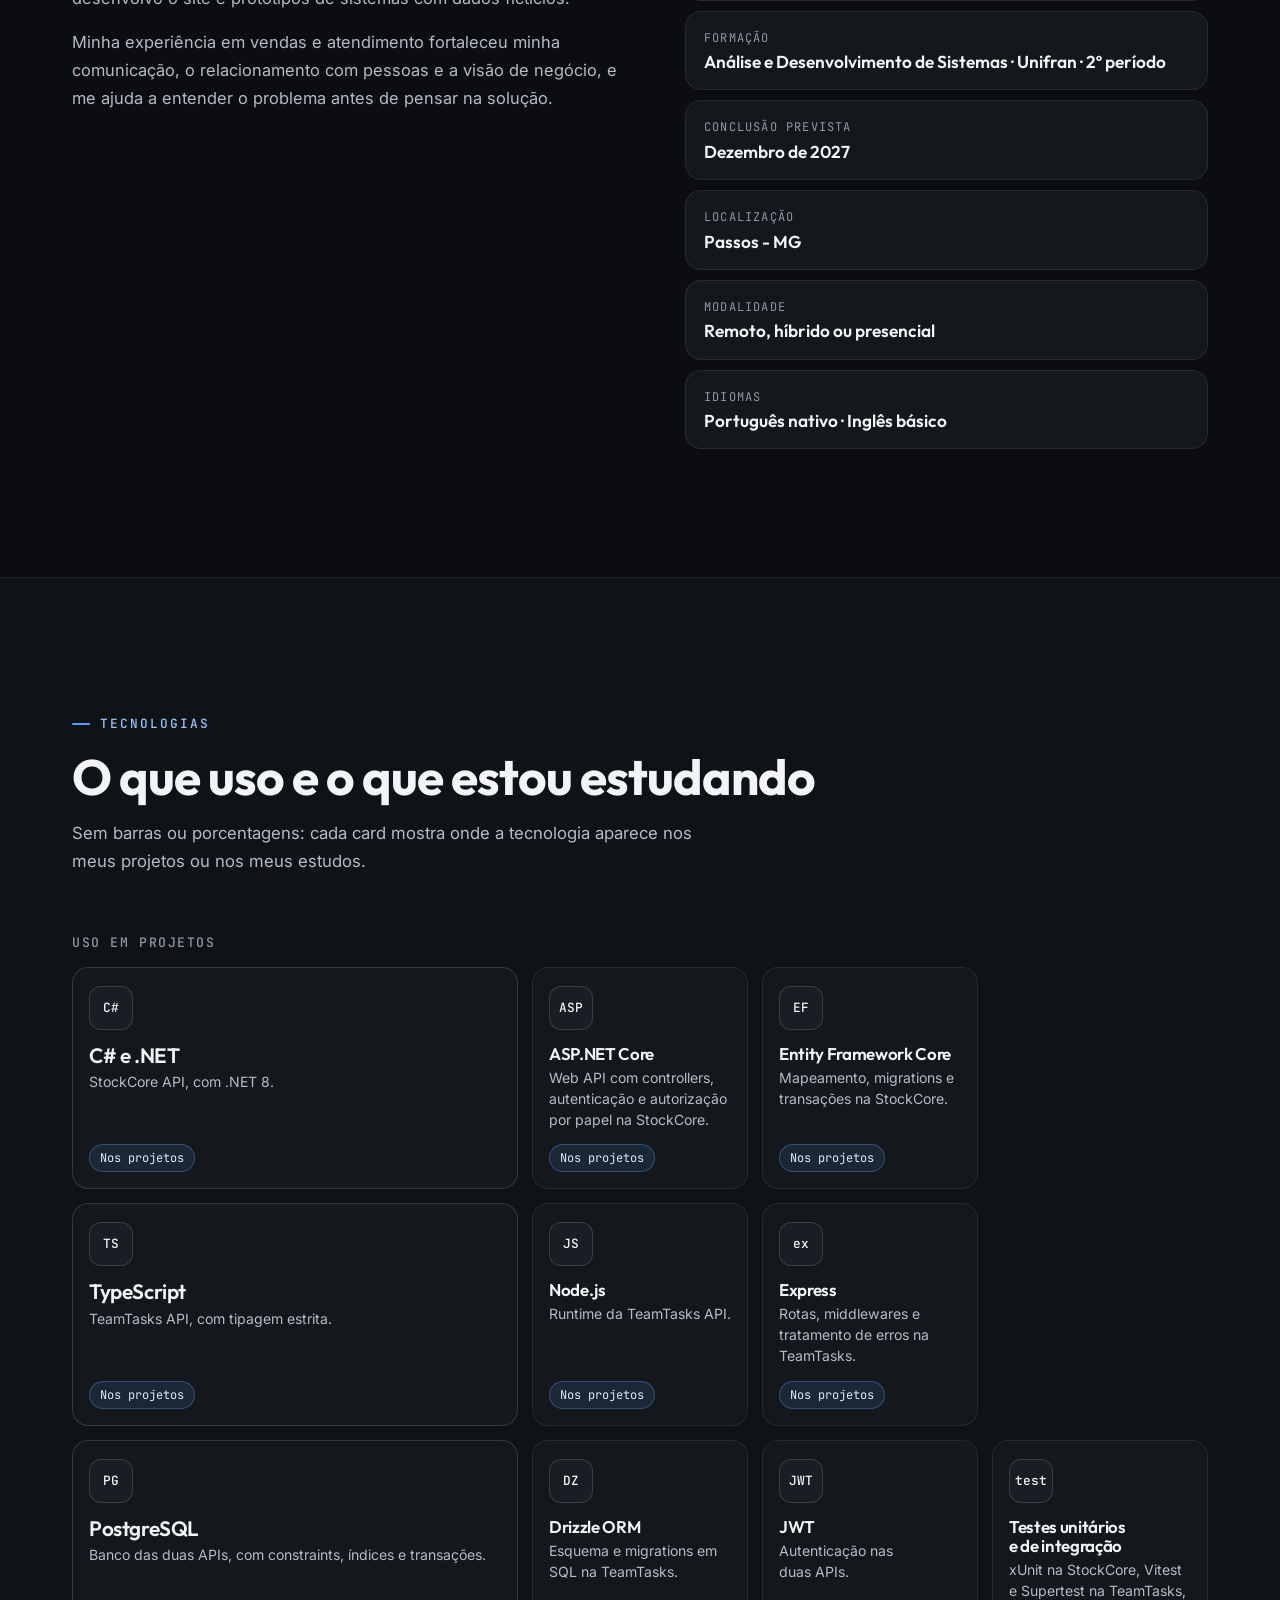
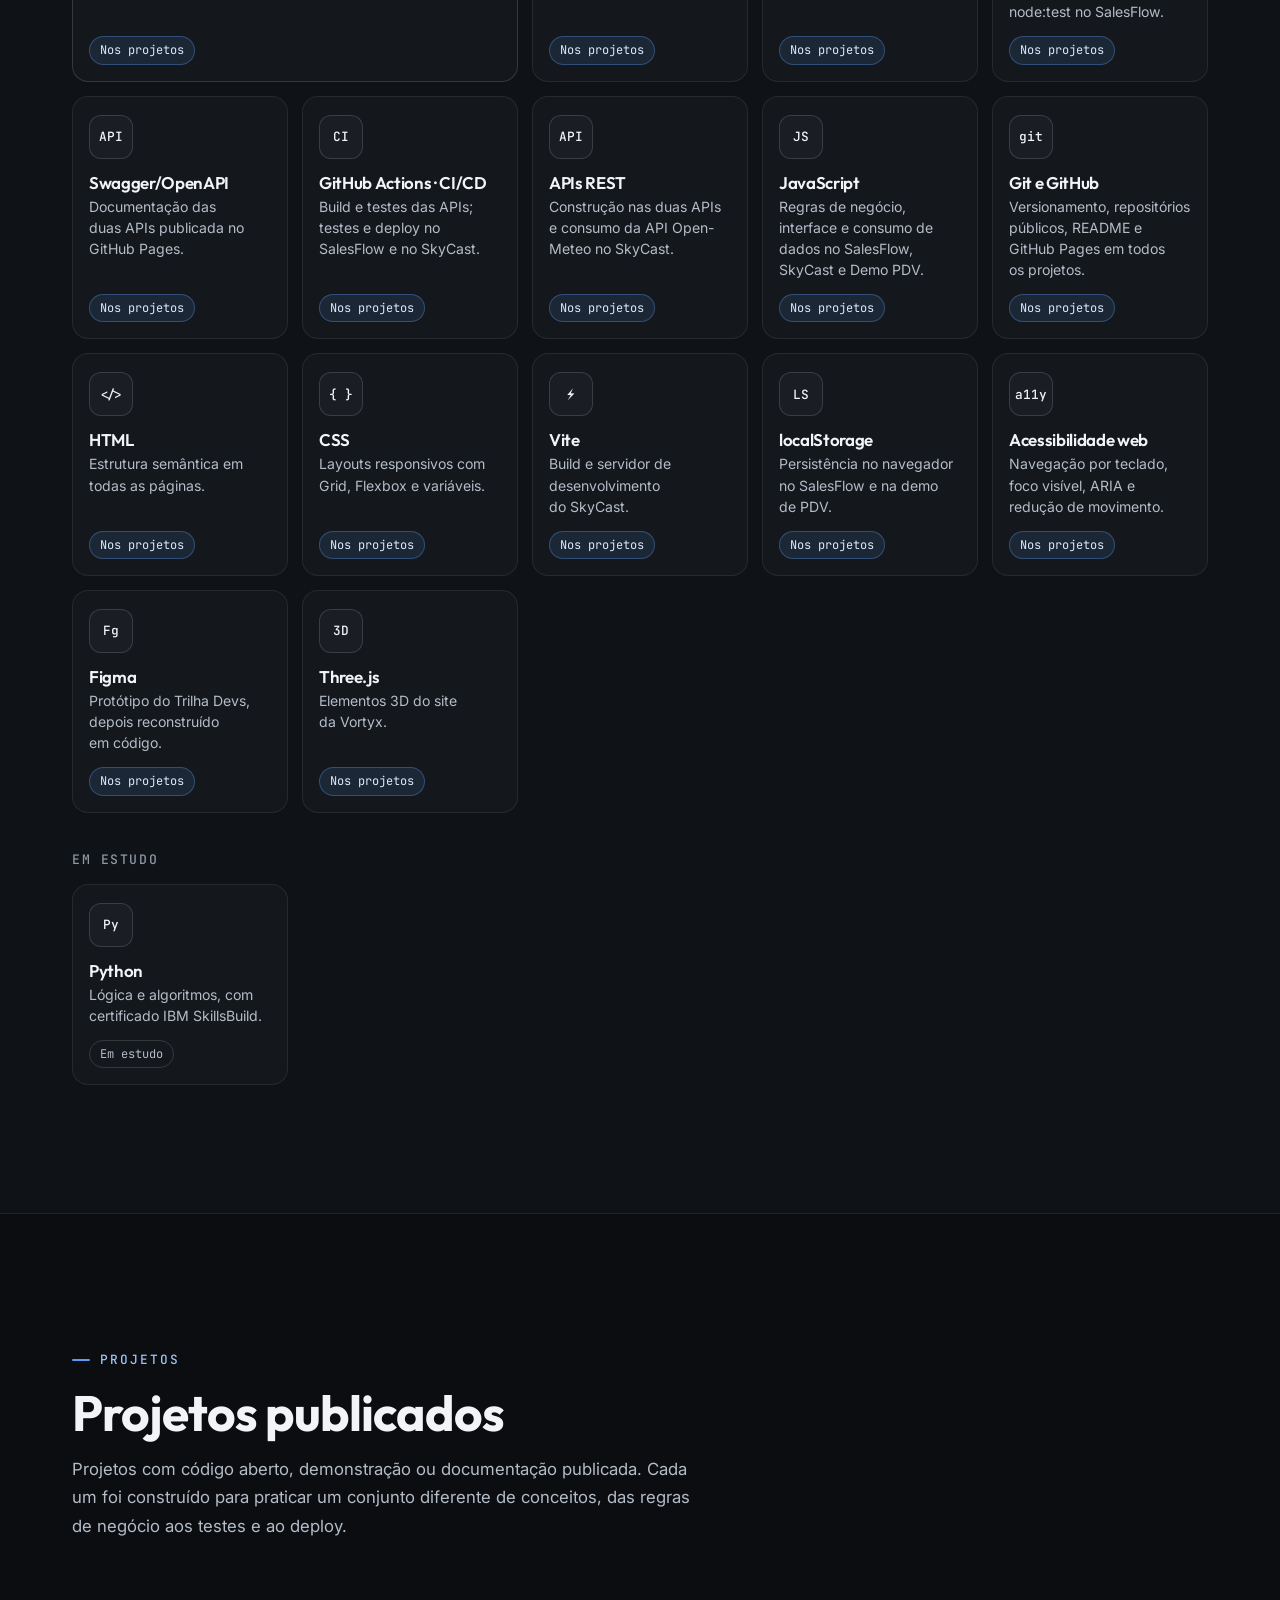
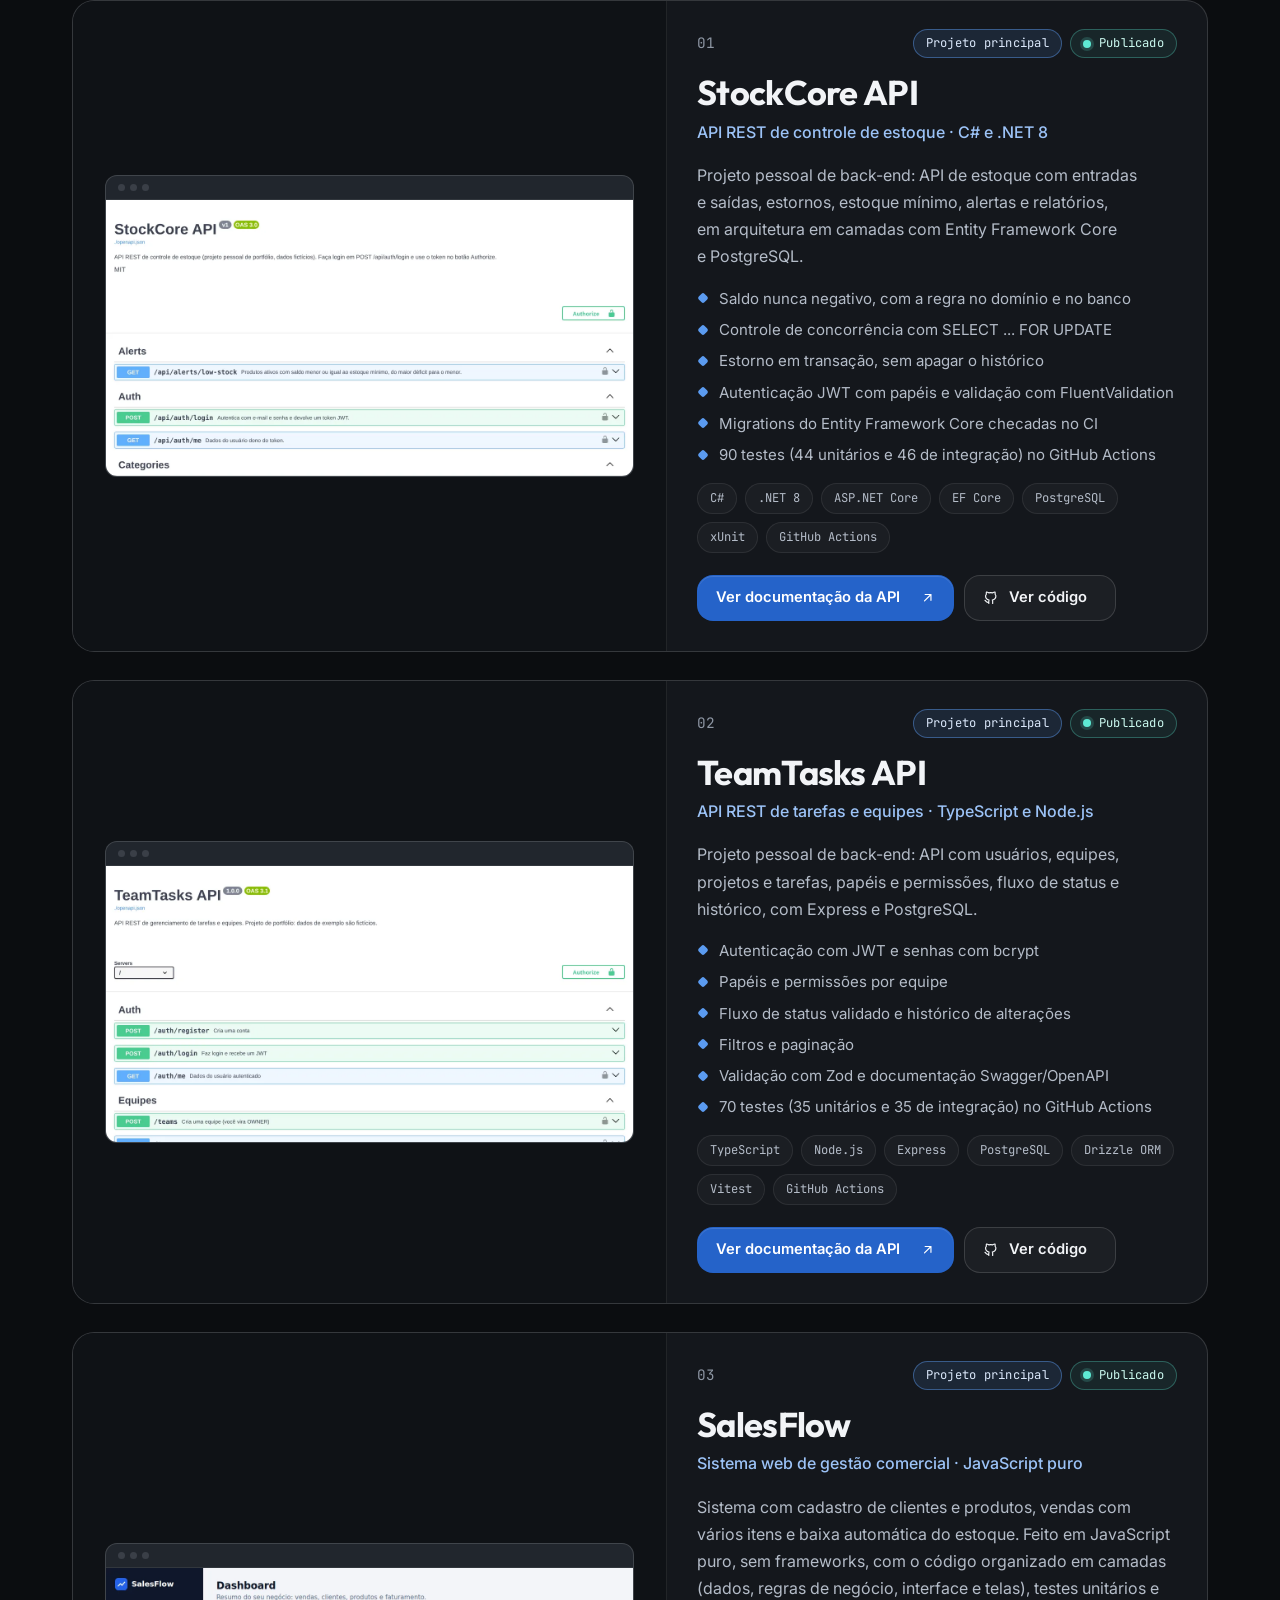
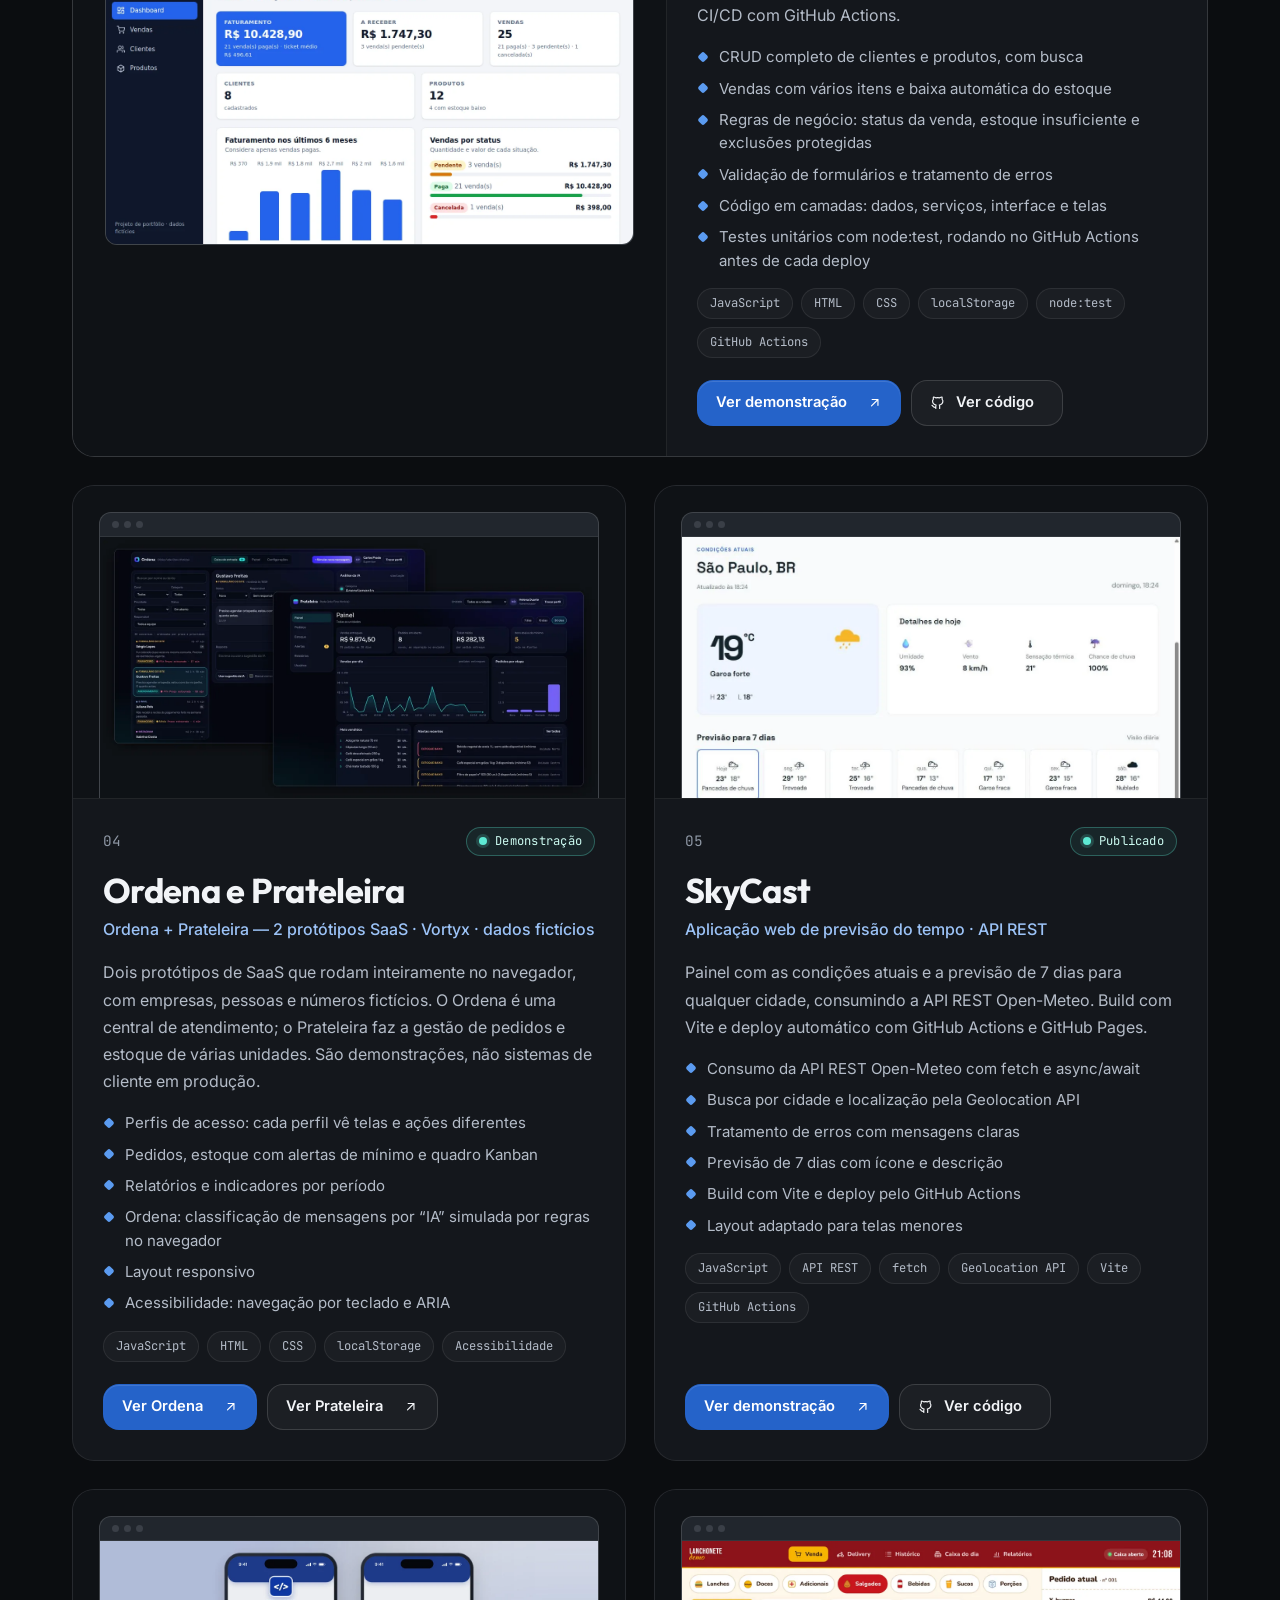
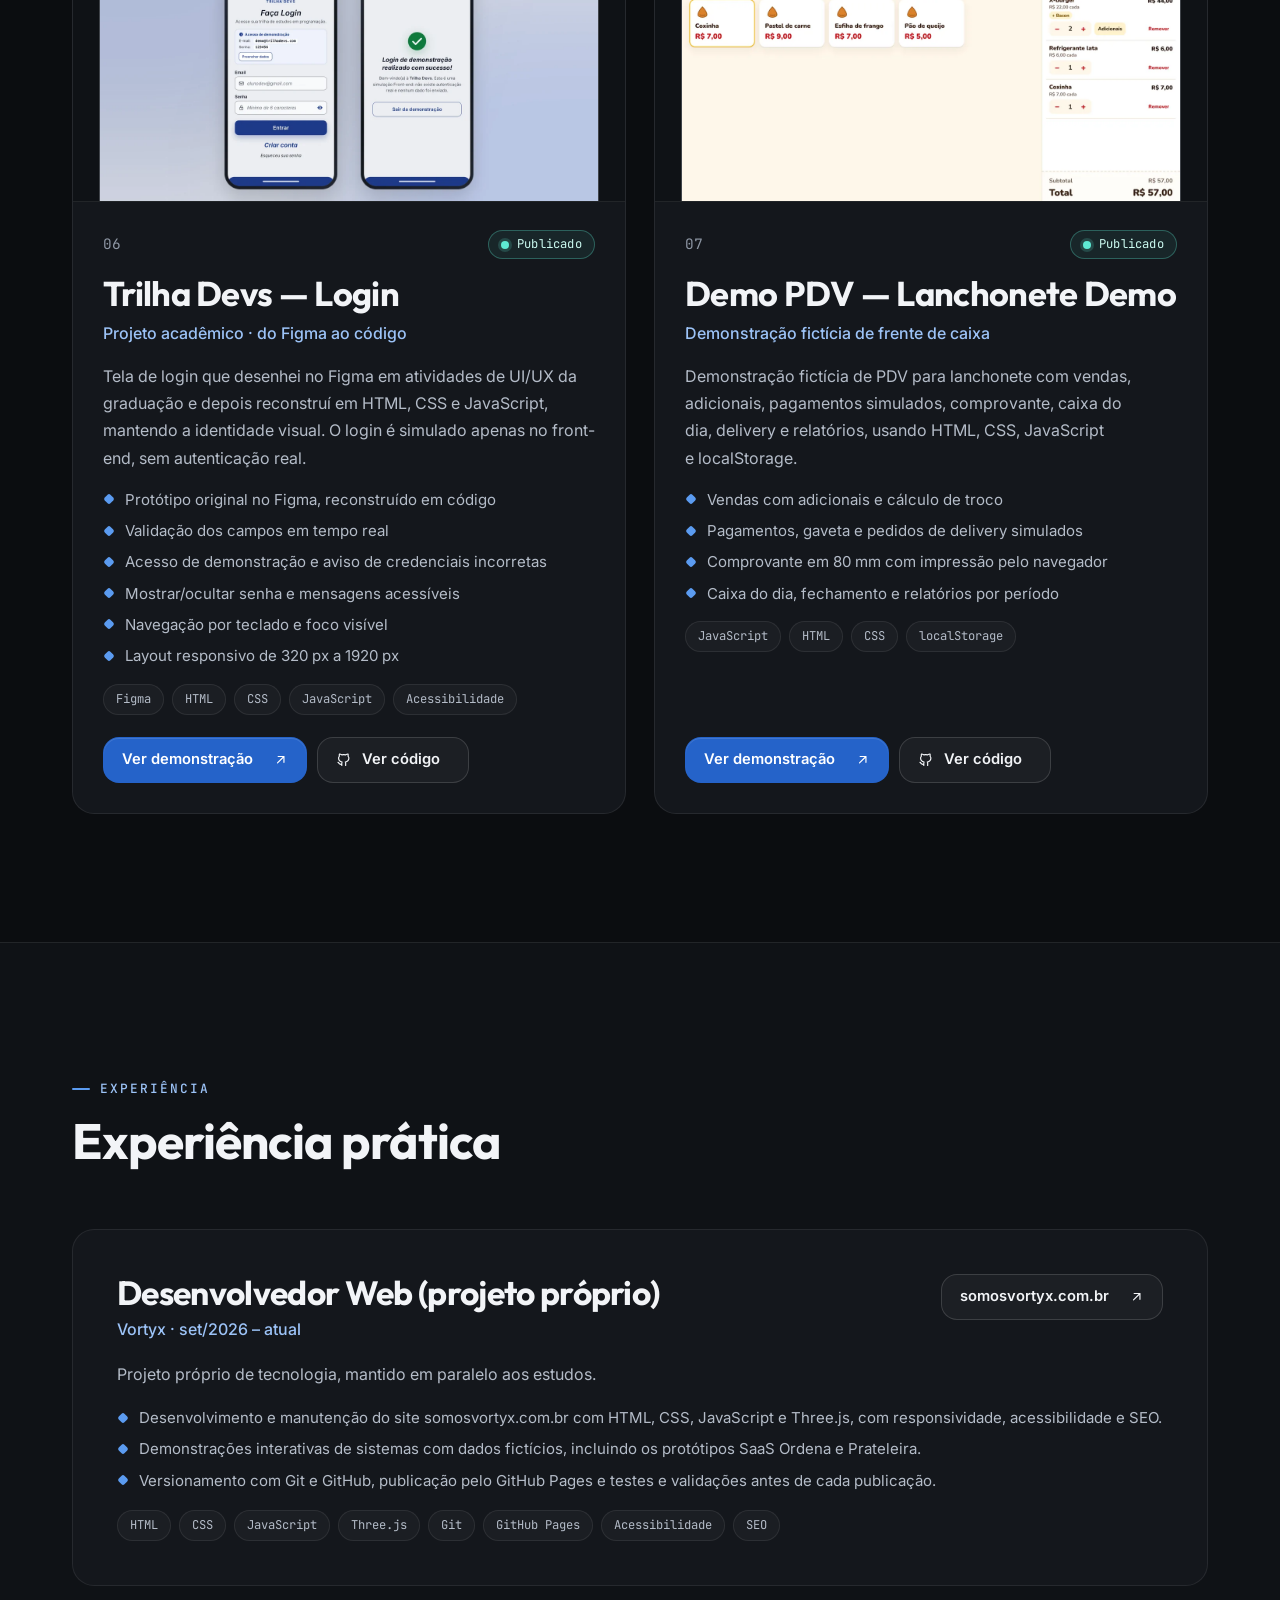
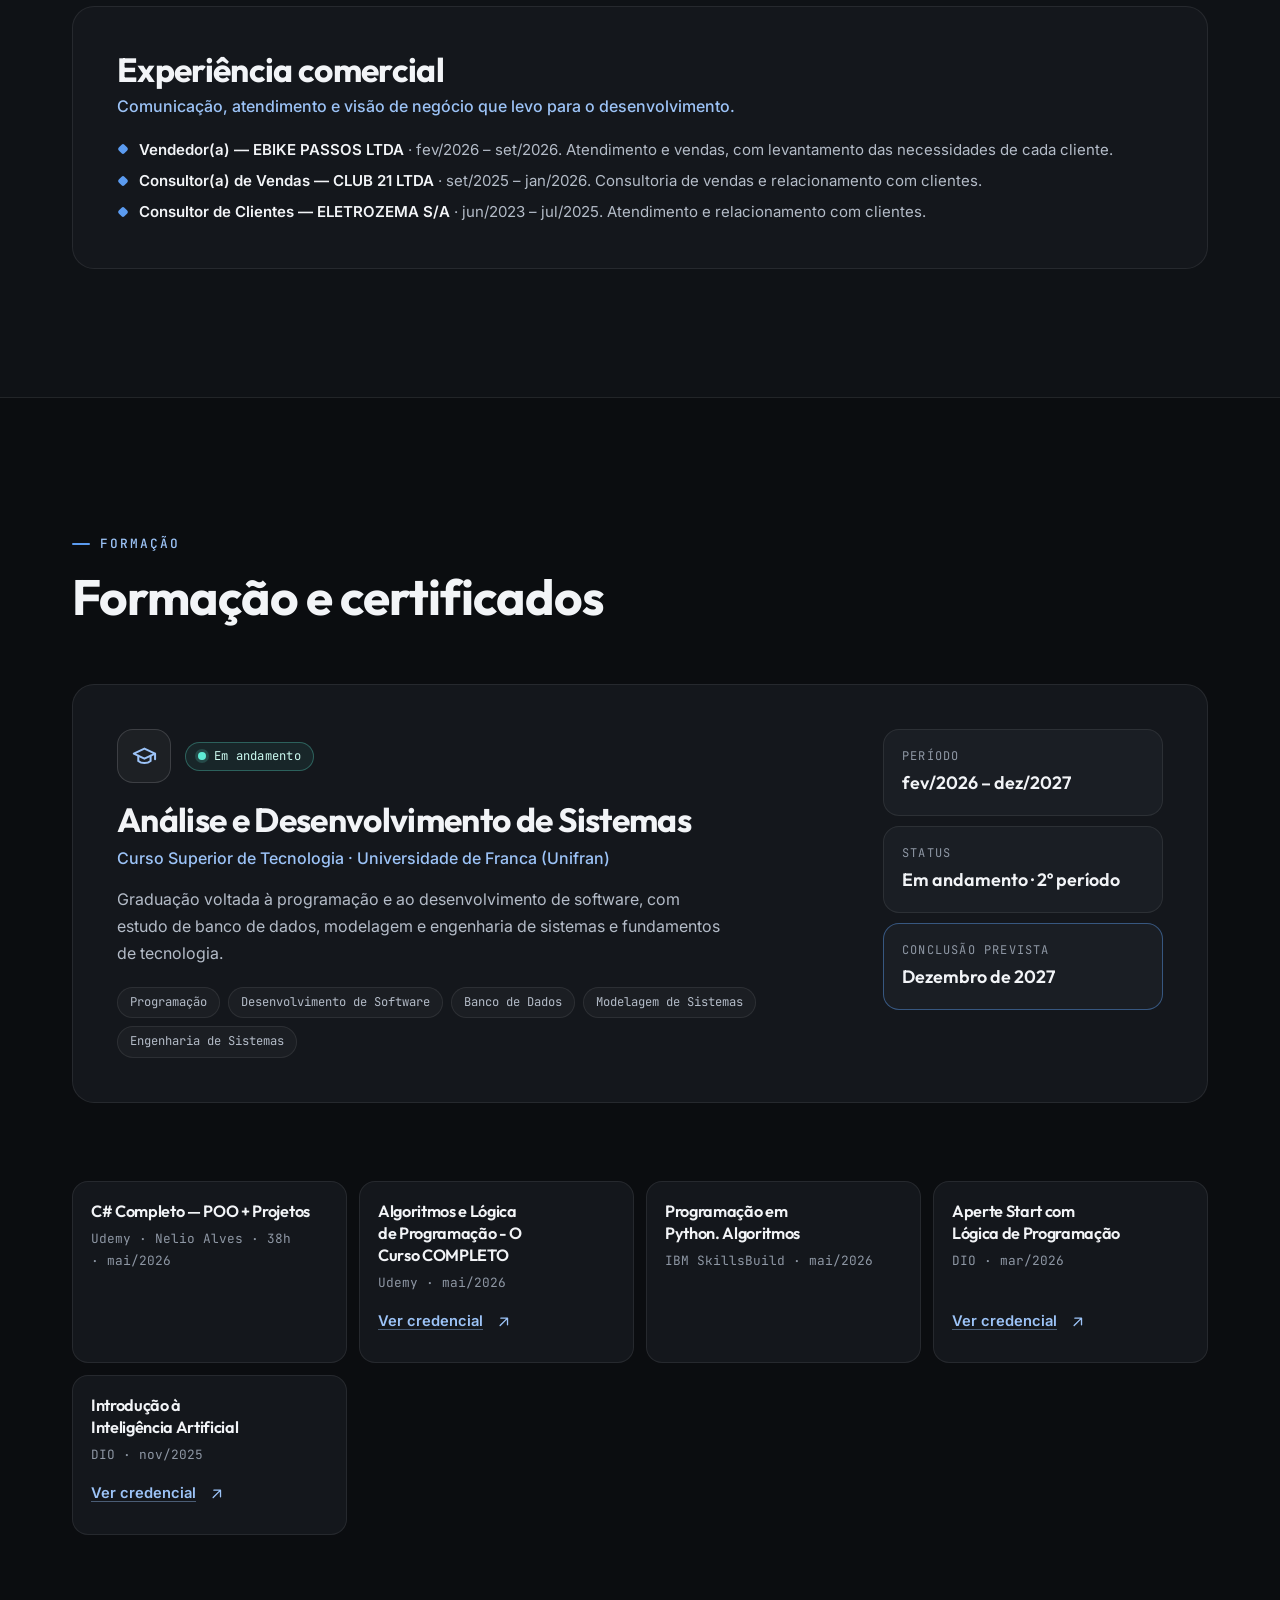
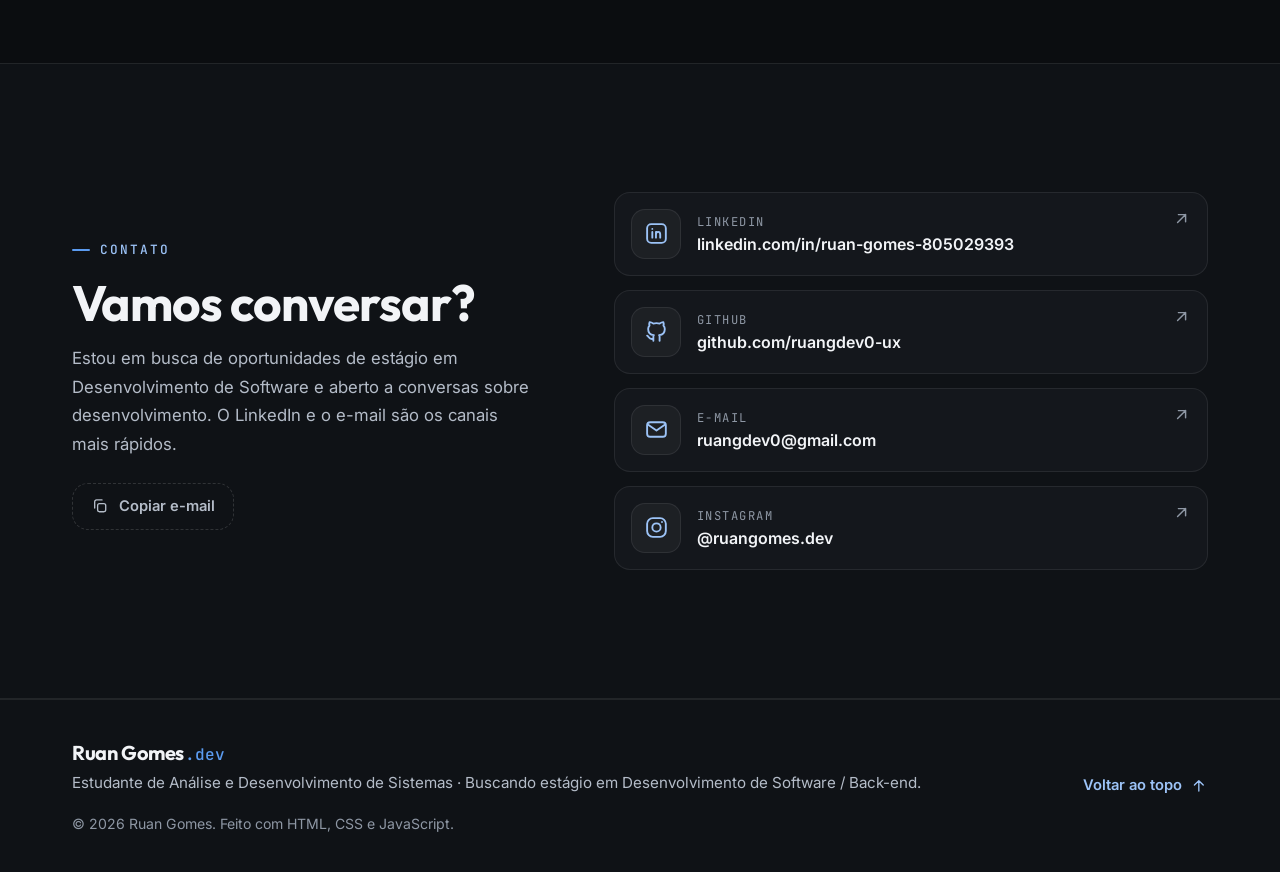
==== commit 0dc4ecb8: "Atualiza cargo da Vortyx, modalidade, localização e link do currículo" ====
--- a/index.html
+++ b/index.html
@@ -18,16 +18,16 @@
   <meta property="og:title" content="Ruan Gomes · Estudante de Análise e Desenvolvimento de Sistemas · Desenvolvimento de Software e Back-end">
   <meta property="og:description" content="Estudante de Análise e Desenvolvimento de Sistemas com foco em back-end: projetos com C#/.NET, TypeScript/Node.js, PostgreSQL, testes e CI/CD.">
   <meta property="og:url" content="https://ruangdev0-ux.github.io/ruan-gomes-dev/">
-  <meta property="og:image" content="https://ruangdev0-ux.github.io/ruan-gomes-dev/assets/images/og-image.png?v=3">
+  <meta property="og:image" content="https://ruangdev0-ux.github.io/ruan-gomes-dev/assets/images/og-image.png?v=4">
   <meta property="og:image:type" content="image/png">
   <meta property="og:image:width" content="1200">
   <meta property="og:image:height" content="630">
-  <meta property="og:image:alt" content="Ruan Gomes — Estudante de ADS · Desenvolvimento de Software. JavaScript, APIs, Git/GitHub, testes e CI/CD, com a foto de Ruan Gomes">
+  <meta property="og:image:alt" content="Ruan Gomes — Estudante de Análise e Desenvolvimento de Sistemas · Desenvolvimento de Software / Back-end. C#/.NET, TypeScript/Node.js, PostgreSQL, APIs REST, testes e CI/CD. Em formação para Engenharia de Software. Com a foto de Ruan Gomes">
   <meta name="twitter:card" content="summary_large_image">
   <meta name="twitter:title" content="Ruan Gomes · Estudante de Análise e Desenvolvimento de Sistemas · Desenvolvimento de Software e Back-end">
   <meta name="twitter:description" content="Estudante de Análise e Desenvolvimento de Sistemas com foco em back-end: projetos com C#/.NET, TypeScript/Node.js, PostgreSQL, testes e CI/CD.">
-  <meta name="twitter:image" content="https://ruangdev0-ux.github.io/ruan-gomes-dev/assets/images/og-image.png?v=3">
-  <meta name="twitter:image:alt" content="Ruan Gomes — Estudante de ADS · Desenvolvimento de Software. JavaScript, APIs, Git/GitHub, testes e CI/CD, com a foto de Ruan Gomes">
+  <meta name="twitter:image" content="https://ruangdev0-ux.github.io/ruan-gomes-dev/assets/images/og-image.png?v=4">
+  <meta name="twitter:image:alt" content="Ruan Gomes — Estudante de Análise e Desenvolvimento de Sistemas · Desenvolvimento de Software / Back-end. C#/.NET, TypeScript/Node.js, PostgreSQL, APIs REST, testes e CI/CD. Em formação para Engenharia de Software. Com a foto de Ruan Gomes">
 
   <link rel="icon" href="assets/icons/favicon.svg" type="image/svg+xml">
   <link rel="icon" href="assets/icons/favicon-32.png" sizes="32x32" type="image/png">
@@ -136,7 +136,7 @@
               LinkedIn
               <span class="sr-only">(abre em nova aba)</span>
             </a>
-            <a class="btn btn--ghost" href="assets/docs/curriculo-ruan-gomes.pdf" download="Curriculo_Ruan_Gomes_Desenvolvimento_Back-end.pdf">
+            <a class="btn btn--ghost" href="assets/docs/Curriculo_Ruan_Gomes_Vicente_Machado.pdf" download="Curriculo_Ruan_Gomes_Vicente_Machado.pdf">
               Currículo (PDF)
             </a>
           </div>
@@ -219,8 +219,12 @@
                 <dd>Dezembro de 2027</dd>
               </div>
               <div class="fact">
+                <dt>Localização</dt>
+                <dd>Passos - MG</dd>
+              </div>
+              <div class="fact">
                 <dt>Modalidade</dt>
-                <dd>Remoto, aberto a híbrido</dd>
+                <dd>Remoto, híbrido ou presencial</dd>
               </div>
               <div class="fact">
                 <dt>Idiomas</dt>
@@ -427,7 +431,7 @@
         <article class="job" data-animate aria-labelledby="titulo-vortyx">
           <div class="job__head">
             <div>
-              <h3 class="job__role" id="titulo-vortyx">Fundador &amp; Desenvolvedor</h3>
+              <h3 class="job__role" id="titulo-vortyx">Desenvolvedor Web (projeto próprio)</h3>
               <p class="job__org">Vortyx · <time datetime="2026-09">set/2026</time> – atual</p>
             </div>
             <a class="btn btn--ghost btn--sm" href="https://somosvortyx.com.br/" target="_blank" rel="noopener noreferrer">
